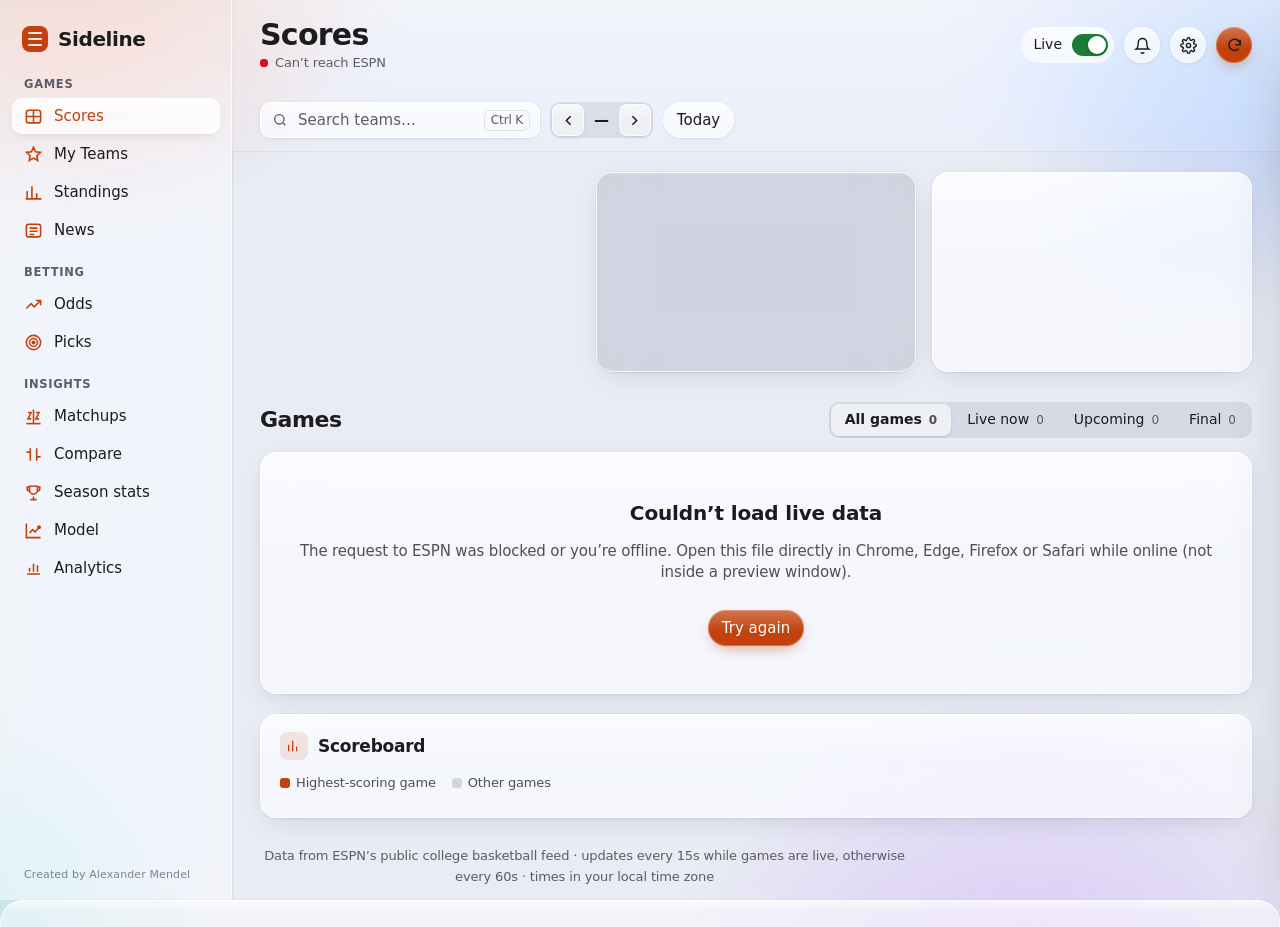
==== sports/cbb.html @ 521bf79f "College basketball: new page, model, picks, analytics and multi-book odds Co-Authored-By: Claude Opu" ====
<!DOCTYPE html>
<html lang="en" data-density="comfy">
<head>
<meta charset="utf-8">
<meta name="viewport" content="width=device-width, initial-scale=1">
<title>College Basketball · Sideline</title>
<link rel="stylesheet" href="sideline.css">
<link rel="stylesheet" href="motion.css">
<link rel="stylesheet" href="glass.css">
<link rel="stylesheet" href="ease.css">

</head>
<body>

<div class="app">
  <aside class="side" aria-label="Sections">
    <div class="brand"><span class="mark" aria-hidden="true"></span>Sideline</div>
    <div class="group" id="tabs">
      <button class="nav on" data-tab="scores" data-label="Scores" aria-label="Scores"><span class="ic"><svg viewBox="0 0 24 24" fill="none" stroke="currentColor" stroke-width="2"><rect x="3" y="4" width="18" height="16" rx="3"/><path d="M12 4v16M3 12h18"/></svg></span>Scores</button>
      <button class="nav" data-tab="mine" data-label="My Teams" aria-label="My Teams"><span class="ic"><svg viewBox="0 0 24 24" fill="none" stroke="currentColor" stroke-width="2"><path d="M12 3l2.6 5.6 6.1.7-4.5 4.2 1.2 6L12 16.6 6.6 19.5l1.2-6L3.3 9.3l6.1-.7z"/></svg></span>My Teams<span class="ct" id="ct-fav"></span></button>
      <button class="nav" data-tab="odds" data-label="Odds" aria-label="Odds"><span class="ic"><svg viewBox="0 0 24 24" fill="none" stroke="currentColor" stroke-width="2"><path d="M3 17l6-6 4 4 8-8M15 7h6v6"/></svg></span>Odds</button>
      <button class="nav" data-tab="picks" data-label="Picks" aria-label="Picks"><span class="ic"><svg viewBox="0 0 24 24" fill="none" stroke="currentColor" stroke-width="2"><circle cx="12" cy="12" r="9"/><circle cx="12" cy="12" r="5"/><circle cx="12" cy="12" r="1.5" fill="currentColor"/></svg></span>Picks<span class="ct" id="ct-picks"></span></button>
      <button class="nav" data-tab="matchup" data-label="Matchups" aria-label="Matchups"><span class="ic"><svg viewBox="0 0 24 24" fill="none" stroke="currentColor" stroke-width="2"><path d="M12 3v18M5 7h4l-4 8h4M15 7h4l-4 8h4"/><path d="M3 21h18"/></svg></span>Matchups</button>
      <button class="nav" data-tab="compare" data-label="Compare" aria-label="Compare"><span class="ic"><svg viewBox="0 0 24 24" fill="none" stroke="currentColor" stroke-width="2"><path d="M8 4v16M16 4v16M3 9h5M16 15h5"/></svg></span>Compare</button>
      <button class="nav" data-tab="season" data-label="Season stats" aria-label="Season stats"><span class="ic"><svg viewBox="0 0 24 24" fill="none" stroke="currentColor" stroke-width="2"><path d="M8 21h8M12 17v4M7 4h10v5a5 5 0 0 1-10 0z"/><path d="M17 5h3v2a3 3 0 0 1-3 3M7 5H4v2a3 3 0 0 0 3 3"/></svg></span>Season stats</button>
      <button class="nav" data-tab="model" data-label="Model accuracy" aria-label="Model accuracy"><span class="ic"><svg viewBox="0 0 24 24" fill="none" stroke="currentColor" stroke-width="2"><path d="M3 3v18h18"/><path d="M7 15l4-4 3 3 5-6"/><circle cx="19" cy="8" r="1.5" fill="currentColor"/></svg></span>Model</button>
      <button class="nav" data-tab="analytics" data-label="Analytics" aria-label="Analytics"><span class="ic"><svg viewBox="0 0 24 24" fill="none" stroke="currentColor" stroke-width="2"><path d="M4 19h16"/><path d="M7 16v-5M12 16V6M17 16v-8"/></svg></span>Analytics</button>
      <button class="nav" data-tab="standings" data-label="Standings" aria-label="Standings"><span class="ic"><svg viewBox="0 0 24 24" fill="none" stroke="currentColor" stroke-width="2"><path d="M4 20V10M10 20V4M16 20v-7M22 20H2"/></svg></span>Standings</button>
      <button class="nav" data-tab="news" data-label="News" aria-label="News"><span class="ic"><svg viewBox="0 0 24 24" fill="none" stroke="currentColor" stroke-width="2"><rect x="3" y="4" width="18" height="16" rx="3"/><path d="M7 9h10M7 13h10M7 17h6"/></svg></span>News</button>
    </div>
    <div class="grow"></div>
  </aside>

  <main>
    <div class="topbar">
      <div class="hello"><div class="hav" id="helloAv"></div><div><h1 id="helloTitle">Welcome back</h1><div class="srow"><span class="dot" id="connDot"></span><span id="updated">Connecting…</span></div></div></div>
      <label class="search glass"><svg viewBox="0 0 24 24" fill="none" stroke="currentColor" stroke-width="2"><circle cx="11" cy="11" r="7"/><path d="M20 20l-3.5-3.5"/></svg>
        <input type="search" id="teamSearch" placeholder="Search teams…" autocomplete="off"><kbd id="kbdHint">⌘K</kbd></label>
      <div class="datebar glass" id="datebar">
        <button class="roundbtn" id="prevDay" aria-label="Previous day"><svg viewBox="0 0 24 24" fill="none" stroke="currentColor" stroke-width="2.2"><path d="M15 6l-6 6 6 6"/></svg></button>
        <label class="datepick"><span class="datelabel" id="dateLabel">—</span><input type="date" id="datePick" aria-label="Pick a date"></label>
        <button class="roundbtn" id="nextDay" aria-label="Next day"><svg viewBox="0 0 24 24" fill="none" stroke="currentColor" stroke-width="2.2"><path d="M9 6l6 6-6 6"/></svg></button>
      </div>
      <button class="pillbtn glass" id="todayBtn">Today</button>
      <div class="tbreak"></div>
      <div class="spacer"></div>
      <span class="pillbtn glass hidden" id="standSeason" style="cursor:default"></span>
      <div class="themepill glass" id="themePill"><button data-tv="auto"><span class="tdot">◐</span>System</button><button data-tv="light"><span class="tdot">☀</span>Light</button><button data-tv="dark"><span class="tdot">☾</span>Dark</button></div>
      <button class="toggle auto-on glass autopill" id="autoBtn" title="Auto-refresh"><span id="autoLabel">Live</span><span class="switch"></span></button>
      <div class="bellwrap">
        <button class="roundbtn glass" id="bellBtn" aria-label="Alerts"><svg viewBox="0 0 24 24" fill="none" stroke="currentColor" stroke-width="2"><path d="M6 8a6 6 0 1 1 12 0c0 7 3 9 3 9H3s3-2 3-9M10 21a2 2 0 0 0 4 0"/></svg><span class="badge hidden" id="bellBadge">0</span></button>
        <div class="alertpanel glass" id="alertPanel"></div>
      </div>
      <button class="roundbtn glass" id="settingsBtn" aria-label="Settings"><svg viewBox="0 0 24 24" fill="none" stroke="currentColor" stroke-width="2"><circle cx="12" cy="12" r="3"/><path d="M19.4 15a1.7 1.7 0 0 0 .3 1.8l.1.1a2 2 0 1 1-2.8 2.8l-.1-.1a1.7 1.7 0 0 0-1.8-.3 1.7 1.7 0 0 0-1 1.5V21a2 2 0 1 1-4 0v-.1a1.7 1.7 0 0 0-1.1-1.5 1.7 1.7 0 0 0-1.8.3l-.1.1a2 2 0 1 1-2.8-2.8l.1-.1a1.7 1.7 0 0 0 .3-1.8 1.7 1.7 0 0 0-1.5-1H3a2 2 0 1 1 0-4h.1a1.7 1.7 0 0 0 1.5-1.1 1.7 1.7 0 0 0-.3-1.8l-.1-.1a2 2 0 1 1 2.8-2.8l.1.1a1.7 1.7 0 0 0 1.8.3H9a1.7 1.7 0 0 0 1-1.5V3a2 2 0 1 1 4 0v.1a1.7 1.7 0 0 0 1 1.5 1.7 1.7 0 0 0 1.8-.3l.1-.1a2 2 0 1 1 2.8 2.8l-.1.1a1.7 1.7 0 0 0-.3 1.8V9a1.7 1.7 0 0 0 1.5 1H21a2 2 0 1 1 0 4h-.1a1.7 1.7 0 0 0-1.5 1z"/></svg></button>
      <button class="pillbtn accbtn" id="refreshBtn"><svg width="15" height="15" viewBox="0 0 24 24" fill="none" stroke="currentColor" stroke-width="2.2"><path d="M20 11a8 8 0 1 0-2.3 5.7M20 4v7h-7"/></svg>Refresh</button>
    </div>

    <section id="view-scores">
      <div class="hero" id="hero">
        <div class="hsec" data-sec="spot"><span class="drag" draggable="true" title="Drag to rearrange">⋮⋮</span><div id="spotWrap" style="height:100%"></div></div>
        <div class="hsec" data-sec="tiles"><span class="drag" draggable="true" title="Drag to rearrange">⋮⋮</span><div class="tiles glass" id="tiles"></div></div>
        <div class="hsec" data-sec="bet"><span class="drag" draggable="true" title="Drag to rearrange">⋮⋮</span><div class="betbox glass" id="betBox"></div></div>
      </div>
      <div class="sechead"><h2 id="gamesTitle">Games</h2><span class="sub" id="gamesSub"></span><span class="spacer"></span>
<div class="roomtabs glass" id="filters">
      <button class="nav on" data-f="all"><span class="ic"><svg viewBox="0 0 24 24" fill="none" stroke="currentColor" stroke-width="2"><circle cx="12" cy="12" r="9"/><path d="M3 12h18M12 3a14 14 0 0 1 0 18M12 3a14 14 0 0 0 0 18"/></svg></span>All games<span class="ct" id="ct-all">0</span></button>
      <button class="nav" data-f="in"><span class="ic"><svg viewBox="0 0 24 24" fill="none" stroke="currentColor" stroke-width="2"><circle cx="12" cy="12" r="3" fill="currentColor"/><path d="M5.6 5.6a9 9 0 0 0 0 12.8M18.4 5.6a9 9 0 0 1 0 12.8"/></svg></span>Live now<span class="ct" id="ct-in">0</span></button>
      <button class="nav" data-f="pre"><span class="ic"><svg viewBox="0 0 24 24" fill="none" stroke="currentColor" stroke-width="2"><circle cx="12" cy="12" r="9"/><path d="M12 7v5l3 2"/></svg></span>Upcoming<span class="ct" id="ct-pre">0</span></button>
      <button class="nav" data-f="post"><span class="ic"><svg viewBox="0 0 24 24" fill="none" stroke="currentColor" stroke-width="2"><path d="M5 12l5 5L20 7"/></svg></span>Final<span class="ct" id="ct-post">0</span></button>
    </div>
      </div>
      <div class="grid" id="games"></div>
      <div class="hsec panel glass" data-sec="chart" id="chartBelow" style="margin-top:20px">
          <div class="ph"><span class="pic"><svg viewBox="0 0 24 24" fill="none" stroke="currentColor" stroke-width="2"><path d="M4 20V10M10 20V4M16 20v-7"/></svg></span><h3>Scoreboard</h3><span class="sub" id="chartSub"></span></div>
          <div class="legend"><span><i class="lg-home"></i>Highest-scoring game</span><span><i style="background:rgba(var(--fg),.18)"></i>Other games</span></div>
          <div class="chartbox" id="ptsChart"><div class="tip" id="ptsTip"></div></div>
        </div>
    </section>

    <section id="view-mine" class="hidden"><div class="mine-grid" id="mine"></div></section>

    <section id="view-odds" class="hidden">
      <div class="betbox glass" id="oddsBet" style="margin-bottom:16px"></div>
      <div class="panel glass">
        <div class="ph"><span class="pic"><svg viewBox="0 0 24 24" fill="none" stroke="currentColor" stroke-width="2"><path d="M3 17l6-6 4 4 8-8M15 7h6v6"/></svg></span><h3>Odds board</h3><span class="sub" id="oddsSub"></span><span class="spacer"></span>
          <a class="pillbtn glass sm" href="https://sportsbook.draftkings.com/leagues/basketball/ncaab" target="_blank" rel="noopener">Open DraftKings ↗</a></div>
        <div class="oddsboard" id="oddsBoard"></div>
      </div>
      <p class="rg">Lines are DraftKings odds as reported through ESPN’s feed (DraftKings is ESPN’s official odds provider). They refresh with the dashboard, can trail the sportsbook by a minute or more, and in-game lines aren’t always published. “Fair win %” is the moneyline’s implied probability with the sportsbook’s margin removed. Make your own picks for fun on the Picks page. 21+ only. If gambling stops being fun, call 1-800-GAMBLER.</p>
    </section>

    <section id="view-picks" class="hidden"><div id="syncBar"></div><div id="parlayBox"></div><div id="mpBox"></div><div class="picks-grid" id="picks"></div></section>
    <section id="view-matchup" class="hidden"><div id="matchup"></div></section>
    <section id="view-compare" class="hidden"><div id="compare"></div></section>

    <section id="view-season" class="hidden"><div id="season"></div></section>

    <section id="view-model" class="hidden"><div id="modelTrack"></div></section>
    <section id="view-analytics" class="hidden"><div id="analytics"></div></section>
    <section id="view-standings" class="hidden">
      <div class="stand-grid" id="standings"></div>
      <div class="keyrow"><span><i style="background:var(--acc)"></i>Playoff (1–6)</span><span><i style="background:var(--inv-bg)"></i>Play-In (7–10)</span><span style="color:var(--dim)">Click a column to sort</span></div>
    </section>

    <section id="view-news" class="hidden"><div class="news" id="news"></div></section>
    <p class="note" style="text-align:center;margin-top:28px">Data from ESPN’s public college basketball feed · updates every 15s while games are live, otherwise every 60s · times in your local time zone</p>
  </main>
</div>

<div class="scrim" id="scrim"></div>
<aside class="drawer glass" id="drawer" aria-hidden="true">
  <div class="dhead"><div class="t" id="dTitle">Game</div>
    <button class="roundbtn glass" id="dRefresh" aria-label="Refresh game"><svg viewBox="0 0 24 24" fill="none" stroke="currentColor" stroke-width="2.2"><path d="M20 11a8 8 0 1 0-2.3 5.7M20 4v7h-7"/></svg></button>
    <button class="roundbtn glass" id="dClose" aria-label="Close"><svg viewBox="0 0 24 24" fill="none" stroke="currentColor" stroke-width="2.2"><path d="M6 6l12 12M18 6L6 18"/></svg></button></div>
  <div class="dbody" id="dBody"></div>
</aside>
<div class="scrim" id="mscrim" style="z-index:55"></div>
<div class="modal glass" id="picker" role="dialog" aria-modal="true">
  <div class="mhead"><h3 id="pTitle">Pick</h3><button class="roundbtn glass" id="pClose" style="width:36px;height:36px" aria-label="Close"><svg viewBox="0 0 24 24" fill="none" stroke="currentColor" stroke-width="2.2"><path d="M6 6l12 12M18 6L6 18"/></svg></button></div>
  <div class="mbody" id="pBody"></div>
</div>
<div class="toasts" id="toasts"></div>
<script src="../learn/predict.js"></script>
<script src="analytics.js"></script>
<script src="books.js"></script>
<script>
(() => {
'use strict';
/* =====================================================================
   Core utilities
   ===================================================================== */
const API = 'https://site.api.espn.com/apis/site/v2/sports/basketball/mens-college-basketball';
const GROUPS = 'groups=50';   // all of Division I; without it ESPN returns only ranked games
const STANDINGS_API = 'https://site.api.espn.com/apis/v2/sports/basketball/mens-college-basketball/standings?level=3';   // by conference
const ATHLETE_API = 'https://site.web.api.espn.com/apis/common/v3/sports/basketball/nba/athletes';
const LIVE_MS = 15000, IDLE_MS = 60000;

const $ = s => document.querySelector(s);
const $$ = (s, el = document) => [...el.querySelectorAll(s)];
const esc = v => String(v ?? '').replace(/[&<>"']/g, c => ({ '&': '&amp;', '<': '&lt;', '>': '&gt;', '"': '&quot;', "'": '&#39;' }[c]));
const num = v => { const n = parseFloat(String(v ?? '').replace(/[^0-9.\-]/g, '')); return isFinite(n) ? n : null; };
const hex = c => c && /^#?[0-9a-f]{3,8}$/i.test(c) ? (c[0] === '#' ? c : '#' + c) : null;
const ymd = d => `${d.getFullYear()}${String(d.getMonth() + 1).padStart(2, '0')}${String(d.getDate()).padStart(2, '0')}`;
const isoDay = d => `${d.getFullYear()}-${String(d.getMonth() + 1).padStart(2, '0')}-${String(d.getDate()).padStart(2, '0')}`;
const sameDay = (a, b) => ymd(a) === ymd(b);
const rgbOf = h => { h = h.replace('#', ''); if (h.length === 3) h = h.split('').map(c => c + c).join(''); return [0, 2, 4].map(i => parseInt(h.slice(i, i + 2), 16)).join(','); };
if (!/Mac|iPhone|iPad/.test(navigator.platform)) $('#kbdHint').textContent = 'Ctrl K';

/* Built-in team list, so picking a team works even if ESPN's team list can't load */
const TEAMS_STATIC = [
  [150, 'DUKE', 'Duke Blue Devils', '001a57', '150'], [153, 'UNC', 'North Carolina Tar Heels', '7bafd4', '153'],
  [127, 'MSU', 'Michigan State Spartans', '18453b', '127'], [130, 'MICH', 'Michigan Wolverines', '00274c', '130'],
  [2305, 'KU', 'Kansas Jayhawks', '0051ba', '2305'], [96, 'UK', 'Kentucky Wildcats', '0033a0', '96'],
  [248, 'HOU', 'Houston Cougars', 'c8102e', '248'], [2250, 'GONZ', 'Gonzaga Bulldogs', '002967', '2250'],
  [26, 'UCLA', 'UCLA Bruins', '2d68c4', '26'], [2633, 'TENN', 'Tennessee Volunteers', 'ff8200', '2633'],
  [12, 'ARIZ', 'Arizona Wildcats', '002449', '12'], [333, 'BAMA', 'Alabama Crimson Tide', '9e1b32', '333'],
  [2509, 'PUR', 'Purdue Boilermakers', 'cfb991', '2509'], [41, 'UCONN', 'UConn Huskies', '000e2f', '41'],
  [57, 'FLA', 'Florida Gators', '0021a5', '57'], [275, 'WISC', 'Wisconsin Badgers', 'c5050c', '275'],
  [2294, 'IOWA', 'Iowa Hawkeyes', 'ffcd00', '2294'], [84, 'IU', 'Indiana Hoosiers', '990000', '84'],
  [194, 'OSU', 'Ohio State Buckeyes', 'bb0000', '194'], [251, 'TEX', 'Texas Longhorns', 'bf5700', '251'],
  [2440, 'ND', 'Notre Dame Fighting Irish', '0c2340', '2440'], [258, 'UVA', 'Virginia Cavaliers', '232d4b', '258'],
  [52, 'FSU', 'Florida State Seminoles', '782f40', '52'], [2032, 'AUB', 'Auburn Tigers', '03244d', '2032'],
  [99, 'LSU', 'LSU Tigers', '461d7c', '99'], [245, 'TAMU', 'Texas A&M Aggies', '500000', '245'],
  [222, 'NOVA', 'Villanova Wildcats', '00205b', '222'], [2483, 'ORE', 'Oregon Ducks', '154733', '2483'],
].map(([id, abbreviation, displayName, color, slug]) => ({ id: String(id), abbreviation, displayName, shortDisplayName: displayName.split(' ').slice(-1)[0], color, logo: `https://a.espncdn.com/i/teamlogos/ncaa/500/${slug}.png` }));

let ringN = 0;
function ring(p, { size = 92, stroke = 9, value = '', label = '', away = false } = {}) {
  p = Math.max(0, Math.min(1, p || 0));
  const r = (size - stroke) / 2, c = 2 * Math.PI * r, id = 'rg' + (++ringN), cx = size / 2;
  const [g1, g2] = away ? [COL.awayB || '#b9b5f2', COL.away || '#8d88dc'] : [COL.ringA || '#ffc24a', COL.ringB || '#ff7f3f'];
  return `<svg class="ring" width="${size}" height="${size}" viewBox="0 0 ${size} ${size}" role="img" aria-label="${esc(label)} ${esc(value)}">
    <defs><linearGradient id="${id}" x1="0" y1="0" x2="1" y2="1"><stop offset="0" stop-color="${g1}"/><stop offset="1" stop-color="${g2}"/></linearGradient></defs>
    <circle cx="${cx}" cy="${cx}" r="${r}" fill="none" stroke="rgba(${COL.fg || '40,38,62'},.1)" stroke-width="${stroke}"/>
    <circle cx="${cx}" cy="${cx}" r="${r}" fill="none" stroke="url(#${id})" stroke-width="${stroke}" stroke-linecap="round" stroke-dasharray="${(c * p).toFixed(1)} ${c.toFixed(1)}" transform="rotate(-90 ${cx} ${cx})"/>
    <text class="rv" x="${cx}" y="${cx + (label ? 2 : 5)}" text-anchor="middle" font-size="${Math.round(size * .2)}">${esc(value)}</text>
    ${label ? `<text class="rl" x="${cx}" y="${cx + size * .18}" text-anchor="middle" font-size="${Math.max(9, Math.round(size * .11))}">${esc(label)}</text>` : ''}</svg>`;
}
function updateHello() {   // the large title names the current section
  const on = document.querySelector('#tabs .nav.on');
  const el = document.getElementById('helloTitle'); if (el) el.textContent = on ? (on.dataset.label || on.textContent.trim()) : 'Scores';
}
const apRank = c => { const r = c?.curatedRank?.current; return r && r > 0 && r < 26 ? `<span class="ap">${r}</span>` : ''; };
const logoImg = (team, cls = '') => {
  const src = team?.logo || team?.logos?.[0]?.href || TEAMS_STATIC.find(t => t.id === String(team?.id))?.logo;
  return src ? `<img class="${cls}" src="${esc(src)}" alt="" loading="lazy" onerror="this.style.visibility='hidden'">`
             : `<div class="logo-ph ${cls}">${esc(team?.abbreviation || '?')}</div>`;
};
const hatch = (id, color, bg) => `<pattern id="${id}" width="7" height="7" patternUnits="userSpaceOnUse" patternTransform="rotate(45)"><rect width="7" height="7" fill="${bg}"/><rect width="3" height="7" fill="${color}"/></pattern>`;

async function getJSON(url, ms = 15000) {
  const ctl = new AbortController();
  const timer = setTimeout(() => ctl.abort(), ms);
  try {
    const r = await fetch(url, { signal: ctl.signal });
    if (!r.ok) throw new Error(`ESPN returned HTTP ${r.status}`);
    return await r.json();
  } catch (e) {
    if (e.name === 'AbortError') throw new Error('ESPN took too long to respond');
    throw e;
  } finally { clearTimeout(timer); }
}
const CACHE = new Map();
async function cached(url, ttl) {
  const c = CACHE.get(url);
  if (c && Date.now() - c.t < ttl) return c.v;
  const v = await getJSON(url);
  CACHE.set(url, { t: Date.now(), v });
  return v;
}
const safe = p => p.then(v => v, e => { console.warn('[courtside]', e && e.message || e); return null; });
async function pool(items, n, fn) { const out = []; let i = 0; await Promise.all(Array.from({ length: Math.min(n, items.length) }, async () => { while (i < items.length) { const k = i++; out[k] = await fn(items[k]); } })); return out; }

/* Saved data (this browser only) */
const store = {
  ok: true,
  get(k, d) { try { const v = localStorage.getItem(k); return v ? JSON.parse(v) : d; } catch (e) { this.ok = false; return d; } },
  set(k, v) { try { localStorage.setItem(k, JSON.stringify(v)); } catch (e) { this.ok = false; } }
};
try { localStorage.setItem('courtside.test', '1'); localStorage.removeItem('courtside.test'); } catch (e) { store.ok = false; }
const storageBanner = () => store.ok ? '' : `<div class="banner">⚠️ <div><b>This browser window isn’t letting the dashboard save anything.</b> Your favorites, picks and settings work for now but reset when you close it. That happens in private/incognito windows and in file previews (for example inside a chat app or email). Download the file and open it directly in Chrome, Edge, Safari or Firefox to keep them.</div></div>`;

/* =====================================================================
   Settings, theme, layout
   ===================================================================== */
const ACCENTS = {   // l/li = light-mode fill and ink, d/di = dark-mode fill and ink (all >= 4.5:1)
  sunset: { l: '#c2410c', li: '#fff', d: '#ff8a3d', di: '#1a0a00', name: 'Orange' },
  lime: { l: '#1e7b34', li: '#fff', d: '#4ade80', di: '#06210c', name: 'Green' },
  sky: { l: '#0064d2', li: '#fff', d: '#5aa9ff', di: '#001833', name: 'Blue' },
  rose: { l: '#c2255c', li: '#fff', d: '#ff8cb4', di: '#2a0412', name: 'Pink' },
  violet: { l: '#6741d9', li: '#fff', d: '#b197fc', di: '#160b33', name: 'Purple' }
};
Object.values(ACCENTS).forEach(a => { a.c = a.c2 = a.l; a.ink = a.li; a.dark = a.l; });
const FANTASY_PRESETS = {
  'DraftKings-style': { PTS: 1, '3PM': 0.5, REB: 1.25, AST: 1.5, STL: 2, BLK: 2, TO: -0.5, DD: 1.5, TD: 3 },
  'Points league': { PTS: 1, '3PM': 1, REB: 1.2, AST: 1.5, STL: 3, BLK: 3, TO: -1, DD: 0, TD: 0 },
  'Simple': { PTS: 1, '3PM': 0, REB: 1, AST: 1, STL: 1, BLK: 1, TO: -1, DD: 0, TD: 0 }
};
const SEC_NAMES = { spot: 'Spotlight game', tiles: 'Stat tiles', bet: 'Pick of the day', chart: 'Scoreboard chart' };
const SKEY = 'courtside.settings.v1';
const DEF = {
  theme: 'auto', accent: 'sunset', density: 'comfy', look: 5,
  layout: ['spot', 'tiles', 'bet', 'chart'], hidden: [],
  alerts: { on: true, tip: true, clutch: true, clutchMine: false, milestone: true, pts: 30, final: true, picks: true, sound: false, desktop: false },
  fantasy: { ...FANTASY_PRESETS['DraftKings-style'] }
};
const loaded = store.get(SKEY, {});
const SET = { ...DEF, ...loaded, alerts: { ...DEF.alerts, ...(loaded.alerts || {}) }, fantasy: { ...DEF.fantasy, ...(loaded.fantasy || {}) } };
if (SET.look !== 6) { SET.theme = 'auto'; SET.accent = 'sunset'; SET.look = 6; }   // redesign: follow the system appearance by default
try { matchMedia('(prefers-color-scheme: dark)').addEventListener('change', () => { if (SET.theme === 'auto') { applySettings(); rerenderAll(); } }); } catch (e) {}
if (!ACCENTS[SET.accent]) SET.accent = 'sunset';
if (!Array.isArray(SET.layout)) SET.layout = [...DEF.layout];
SET.layout = SET.layout.filter(k => SEC_NAMES[k]);
Object.keys(SEC_NAMES).forEach(k => { if (!SET.layout.includes(k)) SET.layout.splice(k === 'bet' ? Math.min(2, SET.layout.length) : SET.layout.length, 0, k); });
const saveSet = () => store.set(SKEY, SET);
const COL = {};
function applySettings() {
  const root = document.documentElement;
  const eff = SET.theme === 'auto' ? (window.matchMedia && matchMedia('(prefers-color-scheme: dark)').matches ? 'dark' : 'light') : SET.theme;
  root.dataset.theme = eff;
  root.dataset.density = SET.density;
  const a = ACCENTS[SET.accent] || ACCENTS.sunset, light = eff === 'light';
  const fill = light ? a.l : a.d, ink = light ? a.li : a.di;
  a.c = a.c2 = fill; a.ink = ink;
  root.style.setProperty('--acc', fill);
  root.style.setProperty('--acc2', fill);
  root.style.setProperty('--acc-ink', ink);
  root.style.setProperty('--acc-rgb', rgbOf(fill));
  root.style.setProperty('--acc-text', fill);
  root.style.setProperty('--grad', `linear-gradient(${fill},${fill})`);
  root.style.setProperty('--grad-v', `linear-gradient(${fill},${fill})`);
  COL.ringA = fill; COL.ringB = fill;
  COL.home = fill;
  COL.homeRgb = rgbOf(fill);
  COL.away = light ? '#6e7b91' : '#9aa6bc';
  COL.awayB = COL.away;
  COL.fg = light ? '60,60,67' : '235,235,245';
  root.style.setProperty('--home', COL.home);
  root.style.setProperty('--away', COL.away);
  root.style.setProperty('--away-soft', light ? 'rgba(110,123,145,.3)' : 'rgba(154,166,188,.3)');
  $('#datePick').style.colorScheme = light ? 'light' : 'dark';
  $$('#themePill button').forEach(b => b.classList.toggle('on', b.dataset.tv === SET.theme));
  updateHello();
  applyLayout();
}
function applyLayout() {
  $$('.hsec').forEach(el => {               // the Scoreboard chart now sits below the games
    const k = el.dataset.sec;
    el.style.order = SET.layout.indexOf(k);
    el.classList.toggle('hidden', SET.hidden.includes(k));
  });
}

/* =====================================================================
   Favorites, picks, compare (saved)
   ===================================================================== */
const FKEY = 'courtside.favorites.v1', PKEY = 'courtside.picks.v1', CKEY = 'courtside.compare.v1', AKEY = 'courtside.alerts.v1';
const FAV = { teamId: null, players: [], ...store.get(FKEY, {}) };
if (!Array.isArray(FAV.players)) FAV.players = [];
if (FAV.teamId != null) FAV.teamId = String(FAV.teamId);
const PICKS = store.get(PKEY, {});
const CMP = store.get(CKEY, [null, null]);
const saveFav = () => { store.set(FKEY, FAV); updateCounts(); updateHello(); };
const savePicks = () => { store.set(PKEY, PICKS); updateCounts(); try { syncNote(); } catch (e) {} };
const saveCmp = () => store.set(CKEY, CMP);
const SPORTX = {
  id: 'cbb', move: { sp: 1.5, tot: 3 },
  unit: 'day',
  label: k => { if (!k) return ''; const d = new Date(+k.slice(0, 4), +k.slice(4, 6) - 1, +k.slice(6, 8), 12); return (sameDay(d, new Date()) ? 'Today, ' : '') + d.toLocaleDateString([], { weekday: 'short', month: 'short', day: 'numeric' }); },
  cmp: (a, b) => a < b ? -1 : a > b ? 1 : 0,
  curKey: () => ymd(new Date()),
  nextKey: () => { const t = new Date(); t.setDate(t.getDate() + 1); return ymd(t); },
  shownKey: () => ymd(state.date)
};
const INS = {
  unit: 'points', d: 1, tickD: 0, pyExp: 14,
  off: T => T.pts, def: T => T.opp, offLabel: 'Points scored per game', defLabel: 'Points allowed per game',
  colNote: 'The four factors (shooting, turnovers, rebounding, free throws) and ratings per 100 possessions',
  teamCols: [
    { k: 'ORtg', get: T => T.ortg, d: 1, tip: 'Points scored per 100 possessions' }, { k: 'DRtg', get: T => T.drtg, d: 1, lower: true, tip: 'Points allowed per 100 possessions' },
    { k: 'Net', get: T => T.net, d: 1, sign: true, tip: 'ORtg minus DRtg' }, { k: 'Pace', get: T => T.pace, d: 1, tip: 'Possessions per game' },
    { k: 'eFG%', get: T => T.efg * 100, d: 1, tip: 'Field goal % with 3s worth 1.5 makes' }, { k: 'TOV%', get: T => T.tov * 100, d: 1, lower: true, tip: 'Turnovers per 100 possessions' },
    { k: 'ORB%', get: T => T.orb * 100, d: 1, tip: 'Share of their own misses they rebound' }, { k: 'FT/FGA', get: T => T.ftr, d: 3, tip: 'Free throws made per shot attempt' },
    { k: 'Opp eFG%', get: T => T.oefg * 100, d: 1, lower: true, tip: 'Opponents’ effective FG%' }, { k: 'Forced TOV%', get: T => T.otov * 100, d: 1, tip: 'Opponent turnovers per 100 possessions' },
    { k: 'DRB%', get: T => T.drb * 100, d: 1, tip: 'Share of opponent misses they rebound' }
  ],
  players: (() => {
    const url = () => `${STATS_API}/byathlete?region=us&lang=en&contentorigin=espn&isqualified=true&page=1&limit=200&sort=offensive.avgPoints:desc`;
    const g = (m, k) => num(m[k]);
    return [
      { title: 'True shooting %', sub: 'scoring efficiency counting 3s and free throws · 12+ pts per game', url, d: 1, unit: '%',
        metric: m => { const p = g(m, 'offensive.avgPoints'), fga = g(m, 'offensive.avgFieldGoalsAttempted'), fta = g(m, 'offensive.avgFreeThrowsAttempted') || 0; return p >= 12 && fga ? p / (2 * (fga + .44 * fta)) * 100 : null; } },
      { title: 'Points per 36 minutes', sub: 'scoring rate on equal minutes · 20+ min per game', url, d: 1,
        metric: m => { const p = g(m, 'offensive.avgPoints'), mn = g(m, 'general.avgMinutes'); return mn >= 20 ? p / mn * 36 : null; } },
      { title: 'Assist-to-turnover ratio', sub: 'playmaking without giveaways · 3+ assists per game', url, d: 2,
        metric: m => { const a = g(m, 'offensive.avgAssists'), t = g(m, 'offensive.avgTurnovers'); return a >= 3 && t ? a / t : null; } },
      { title: 'Stocks per game', sub: 'steals + blocks', url, d: 1,
        metric: m => { const s = g(m, 'defensive.avgSteals'), b = g(m, 'defensive.avgBlocks'); return s != null || b != null ? (s || 0) + (b || 0) : null; } }
    ];
  })(),
  extraCards: L => {
    const fast = [...L].filter(x => x.T.pace).sort((a, b) => b.T.pace - a.T.pace)[0], shoot = [...L].filter(x => x.T.efg).sort((a, b) => b.T.efg - a.T.efg)[0];
    return [fast && { icon: '⚡', title: 'Fastest pace', x: fast, text: `${fxd(fast.T.pace, 1)} possessions per game, the most in the league.` },
      shoot && { icon: '🎯', title: 'Best shooting', x: shoot, text: `${fxd(shoot.T.efg * 100, 1)}% effective field goal percentage.` }].filter(Boolean);
  }
};
const KEYS = [
  { title: 'Hit their shots', off: T => T.efg * 100, def: O => O.oefg * 100, defHigh: true, check: (a, b) => moreThan(bn(a, 'fieldGoalPct'), bn(b, 'fieldGoalPct')),
    say: (X, O, xv, ov, xr, or) => `${X.abbr} shoot an effective ${fxd(xv, 1)}% (${ordN(xr)}) and ${O.abbr} allow ${fxd(ov, 1)}% (${ordWorst(or)}). Out-shooting them is the clearest path.` },
  { title: 'Take care of the ball', off: T => T.tov * 100, offLower: true, def: O => O.otov * 100, defHigh: false, check: (a, b) => moreThan(bn(b, 'totalTurnovers') ?? bn(b, 'turnovers'), bn(a, 'totalTurnovers') ?? bn(a, 'turnovers')),
    say: (X, O, xv, ov, xr, or) => `${X.abbr} turn it over on ${fxd(xv, 1)}% of possessions (${ordN(xr)}-fewest) and ${O.abbr} force only ${fxd(ov, 1)}% (${ordWorst(or)}). Clean possessions mean more shots.` },
  { title: 'Crash the offensive glass', off: T => T.orb * 100, def: O => O.drb * 100, defHigh: false, check: (a, b) => moreThan(bn(a, 'offensiveRebounds'), bn(b, 'offensiveRebounds')),
    say: (X, O, xv, ov, xr, or) => `${X.abbr} grab ${fxd(xv, 1)}% of their misses (${ordN(xr)}) and ${O.abbr} secure just ${fxd(ov, 1)}% of defensive boards (${ordWorst(or)}). Second chances add up.` },
  { title: 'Get to the free-throw line', off: T => T.ftr, check: (a, b) => moreThan(bn(a, 'freeThrowsMade-freeThrowsAttempted', 1), bn(b, 'freeThrowsMade-freeThrowsAttempted', 1)),
    say: (X, O, xv, ov, xr) => `${X.abbr} make ${fxd(xv, 3)} free throws per shot attempt (${ordN(xr)}). Attacking the rim and drawing fouls plays to that strength.` },
  { title: 'Score efficiently', off: T => T.ortg, def: O => O.drtg, defHigh: true,
    say: (X, O, xv, ov, xr, or) => `${X.abbr} score ${fxd(xv, 1)} points per 100 possessions (${ordN(xr)}) against a ${O.abbr} defense allowing ${fxd(ov, 1)} (${ordWorst(or)}).` },
  { title: 'Lock in on defense', off: T => T.drtg, offLower: true, def: O => O.ortg, defHigh: false, check: (a, b) => moreThan(bn(a, 'fieldGoalPct'), bn(b, 'fieldGoalPct')),
    say: (X, O, xv, ov, xr, or) => `${X.abbr} allow ${fxd(xv, 1)} points per 100 possessions (${ordN(xr)}-best) and ${O.abbr} score ${fxd(ov, 1)} (${ordWorst(or)}). A grind-it-out game suits them.` },
  { title: 'Force turnovers', off: T => T.otov * 100, def: O => O.tov * 100, defHigh: true, check: (a, b) => moreThan(bn(b, 'totalTurnovers') ?? bn(b, 'turnovers'), bn(a, 'totalTurnovers') ?? bn(a, 'turnovers')),
    say: (X, O, xv, ov, xr, or) => `${X.abbr} force turnovers on ${fxd(xv, 1)}% of possessions (${ordN(xr)}) and ${O.abbr} cough it up on ${fxd(ov, 1)}% (${ordWorst(or)}).` }
];
/* =====================================================================
   Pick of the day — every day's pick is saved in this browser and
   shown again when you look back at that day
   ===================================================================== */
const DKEY = PKEY.replace('.picks.', '.daypicks.');
const DAYPICKS = store.get(DKEY, {});
const saveDayPicks = () => store.set(DKEY, DAYPICKS);
const slimTeam = t => t ? { id: String(t.id ?? ''), abbreviation: t.abbreviation || '', shortDisplayName: t.shortDisplayName || t.displayName || t.abbreviation || '', displayName: t.displayName || '', logo: t.logo || teamById(t.id)?.logo || '', color: t.color || '' } : null;
function logBest(b) {
  if (!b || !b.ok) return;
  const key = /today|this week/.test(b.when || 'today') ? SPORTX.curKey() : SPORTX.nextKey();
  if (!key) return;
  b.key = key;
  if (!b.top) return;
  const prev = DAYPICKS[key];
  if (prev && (prev.result || new Date(prev.date) <= new Date())) return;   // a pick locks once its game starts
  const c = b.top;
  DAYPICKS[key] = { key, label: SPORTX.label(key), evId: String(c.ev.id), date: c.ev.date, side: c.side, team: slimTeam(c.team), opp: slimTeam(c.opp), p: c.p, model: c.model, market: c.market, ml: c.ml, savedAt: Date.now(), result: null, final: '' };
  saveDayPicks();
}
async function computeBest() { const b = await computeBestRaw(); try { logBest(b); } catch (e) { console.error(e); } try { logModelPicks(b); } catch (e) { console.error(e); } return b; }
function gradeDayPick(dp, comps, done) {
  if (!dp || dp.result || !done) return false;
  const me = comps.find(x => String(x.team?.id ?? x.id) === String(dp.team?.id)), op = comps.find(x => x !== me);
  if (!me || !op) return false;
  const a = num(scoreVal(me.score)), b = num(scoreVal(op.score));
  const tie = me.winner == null && op.winner == null && a != null && a === b;
  const won = me.winner === true || (me.winner == null && a != null && b != null && a > b);
  dp.result = tie ? 'P' : won ? 'W' : 'L';
  dp.final = `${dp.team?.abbreviation || ''} ${a ?? ''}–${b ?? ''} ${dp.opp?.abbreviation || ''}`;
  return true;
}
function gradeDayPicks(evs) {
  const open = {}; Object.values(DAYPICKS).forEach(dp => { if (!dp.result) open[dp.evId] = dp; });
  let ch = false;
  (evs || []).forEach(ev => { const dp = open[String(ev.id)]; if (dp && gradeDayPick(dp, ev.competitions?.[0]?.competitors || [], statusOf(ev).state === 'post')) ch = true; });
  if (ch) saveDayPicks();
}
let dayGradeBusy = false;
async function gradeOldDayPicks() {
  if (dayGradeBusy) return; dayGradeBusy = true;
  try {
    const due = Object.values(DAYPICKS).filter(dp => !dp.result && Date.now() - new Date(dp.date) > 3 * 3600e3).slice(0, 6);
    if (!due.length) return;
    let ch = false;
    await pool(due, 3, async dp => { const s = await safe(cached(`${API}/summary?event=${dp.evId}`, 3e5)); const hc = s?.header?.competitions?.[0]; if (hc && gradeDayPick(dp, hc.competitors || [], !!hc.status?.type?.completed)) ch = true; });
    if (ch) { saveDayPicks(); renderBetBox('#betBox'); if (state.tab === 'odds') renderBetBox('#oddsBet', true); }
  } finally { dayGradeBusy = false; }
}
function dayRecord() {
  const g = Object.values(DAYPICKS).filter(dp => dp.result === 'W' || dp.result === 'L').sort((a, b) => new Date(a.date) - new Date(b.date));
  const w = g.filter(x => x.result === 'W').length;
  return { w, l: g.length - w, n: g.length, last: g.slice(-10) };
}
const dpChip = (dp, started) => dp.result === 'W' ? `<span class="chip win">✓ Hit · ${esc(dp.final)}</span>` : dp.result === 'L' ? `<span class="chip loss">✗ Missed · ${esc(dp.final)}</span>` : dp.result === 'P' ? `<span class="chip pre">Push · ${esc(dp.final)}</span>` : started ? '<span class="chip live"><i></i>In progress</span>' : '<span class="chip pre">Locked in</span>';
function renderBetBox(sel, wide) {
  const box = $(sel); if (!box) return;
  const b = state.best;
  if (!b || Date.now() - b.at > 60000) {
    if (!state.bestLoading) computeBest().then(() => { renderBetBox('#betBox'); if (state.tab === 'odds') renderBetBox('#oddsBet', true); });
    if (!b) { box.innerHTML = '<div class="skeleton" style="height:100%;min-height:180px;border:0"></div>'; return; }
  }
  gradeOldDayPicks();
  const cur = SPORTX.curKey(), view = SPORTX.shownKey() || cur;
  const saved = view ? DAYPICKS[view] : null, live = b.ok && b.top && b.key && b.key === view;
  const pct = x => x == null ? '—' : Math.round(x * 100) + '%';
  const head = `<div class="tag"><span class="ic">🎯</span>Pick of the ${SPORTX.unit} · ${esc(view ? SPORTX.label(view) : 'today')}</div>`;
  const R = dayRecord();
  const recLine = R.n ? `<div class="betrec"><span>Pick of the ${SPORTX.unit} record <b>${R.w}–${R.l}</b> (${Math.round(R.w / R.n * 100)}%)</span><span class="dots">${R.last.map(x => `<i class="${x.result === 'W' ? 'w' : 'l'}" title="${esc(x.label)}: ${esc(x.team?.abbreviation)} ${x.result === 'W' ? 'hit' : 'missed'} (${esc(x.final)})"></i>`).join('')}</span></div>` : '';
  const hist = wide ? (() => {
    const all = Object.values(DAYPICKS).sort((a, b2) => new Date(b2.date) - new Date(a.date)).slice(0, 10);
    return all.length ? `<div class="sublabel">Recent picks</div><div class="dphist">${all.map(dp => `<button class="dprow" data-ev="${esc(dp.evId)}"><span class="d">${esc(dp.label)}</span>${logoImg(dp.team)}<span><b>${esc(dp.team?.abbreviation)}</b> ${dp.side === 'home' ? 'vs' : '@'} ${esc(dp.opp?.abbreviation || '')}</span><span class="p">${pct(dp.p)}</span>${dpChip(dp, new Date(dp.date) <= new Date())}</button>`).join('')}</div>` : '';
  })() : '';
  const fine = `<div class="betfine">Each ${SPORTX.unit}’s pick is the single outcome with the highest estimated chance, combining the learning model with DraftKings’ moneyline (margin removed)${LEARN.model?.blend ? `, weighted by what ${LEARN.model.blend.n} past games showed works best` : ', half and half until enough results are in to learn a better mix'}. It locks when its game starts and is recorded on the site every hour, so the history is the same on every device. For entertainment only · 21+ · 1-800-GAMBLER</div>`;
  let main, nums = '', alt = '', target = null;
  if (live) {
    const c = b.top, pay = payout(c.ml); target = { mu: c.ev.id };
    main = `<div class="betmain">${logoImg(c.team)}<div><b>${esc(c.team?.shortDisplayName || c.team?.abbreviation)} to win</b><span>${c.side === 'home' ? 'vs' : '@'} ${esc(c.opp?.abbreviation || '')} · ${esc(startTime(c.ev))}</span></div>${ring(c.p, { size: 64, stroke: 7, value: pct(c.p) })}</div>`;
    nums = `<div class="betnums"><div><b>${pct(c.model)}</b><span>Model</span></div><div><b>${pct(c.market)}</b><span>DraftKings (fair)</span></div><div><b>${c.ml != null ? esc(fmtAm(c.ml)) : '—'}</b><span>${pay != null ? `$100 wins $${pay.toFixed(0)}` : 'Moneyline'}</span></div></div>`;
    alt = b.next.length ? `<div class="betalt"><span class="sub" style="align-self:center">Next:</span>${b.next.map(n => `<button data-g="${esc(n.ev.id)}">${esc(n.team?.abbreviation)} ${pct(n.p)}</button>`).join('')}</div>` : '';
  } else if (saved) {
    const started = new Date(saved.date) <= new Date(), pay = payout(saved.ml); target = { game: saved.evId };
    main = `<div class="betmain">${logoImg(saved.team)}<div><b>${esc(saved.team?.shortDisplayName || saved.team?.abbreviation)} to win</b><span>${saved.side === 'home' ? 'vs' : '@'} ${esc(saved.opp?.abbreviation || '')} · ${esc(new Date(saved.date).toLocaleString([], { weekday: 'short', month: 'short', day: 'numeric', hour: 'numeric', minute: '2-digit' }))}</span></div>${ring(saved.p, { size: 64, stroke: 7, value: pct(saved.p) })}</div>`;
    nums = `<div class="dpres">${dpChip(saved, started)}</div><div class="betnums"><div><b>${pct(saved.model)}</b><span>Model</span></div><div><b>${pct(saved.market)}</b><span>DraftKings (fair)</span></div><div><b>${saved.ml != null ? esc(fmtAm(saved.ml)) : '—'}</b><span>${pay != null ? `$100 wins $${pay.toFixed(0)}` : 'Moneyline'}</span></div></div>`;
  } else if (!b.ok) main = `<div class="muted">Couldn’t build the numbers (${esc(b.err?.message || 'no data')}).</div>`;
  else if (view && cur && SPORTX.cmp(view, cur) < 0) main = `<div class="muted">No pick was saved for this ${SPORTX.unit}. The site records a pick every hour before the games, starting November 13, 2026.</div>`;
  else if (view && b.key && SPORTX.cmp(view, b.key) > 0) main = `<div class="muted">This ${SPORTX.unit}’s pick posts once its games are next up.</div>`;
  else main = `<div class="muted">No upcoming games with enough data yet.</div>`;
  box.innerHTML = wide ? `${head}<div class="betwide"><div style="display:flex;flex-direction:column;gap:12px">${main}${alt}${recLine}</div><div style="display:flex;flex-direction:column;gap:10px">${nums}${fine}</div></div>${hist}` : `${head}${main}${nums}${alt}${recLine}${main.includes('muted') ? '' : fine}`;
  box.style.cursor = target ? 'pointer' : 'default';
  box.onclick = e => {
    const r = e.target.closest('[data-ev]'); if (r) { openGame(r.dataset.ev); return; }
    const g = e.target.closest('[data-g]'); if (g) { openMatchupFor(g.dataset.g); return; }
    if (target?.mu) openMatchupFor(target.mu); else if (target?.game) openGame(target.game);
  };
}

/* =====================================================================
   Learning model — trained nightly on every result (learn/learn.mjs)
   and published as data/model-<sport>.json
   ===================================================================== */
const LEARN = { model: null, loading: null, at: 0 };
function loadLearned() {
  if (LEARN.at && Date.now() - LEARN.at < 36e5) return Promise.resolve(LEARN.model);
  if (LEARN.loading) return LEARN.loading;
  // the site's own copy, plus the repo's latest (so copies hosted elsewhere still get the nightly model); newest wins
  const get = u => fetch(u, { cache: 'no-cache' }).then(r => r.ok ? r.json() : null).catch(() => null);
  LEARN.loading = Promise.all([get(`../data/model-${SPORTX.id}.json`), get(`https://raw.githubusercontent.com/abmendel/sideline/main/data/model-${SPORTX.id}.json`)])
    .then(list => { const ok = list.filter(m => m && Array.isArray(m.w) && m.teams).sort((a, b) => new Date(b.updated) - new Date(a.updated)); LEARN.loading = null; LEARN.at = Date.now(); if (ok[0]) LEARN.model = ok[0]; return LEARN.model; });
  return LEARN.loading;
}
function loadModelBase() { return Promise.all([loadModelBaseRaw(), loadLearned()]).then(([b]) => b); }
/* Learned model v2 (learn/predict.js): one shared model for the trainer, the hourly record and this page.
   Falls back to the version-1 model file until the first v2 training run has been published. */
const SMX = () => (typeof window !== 'undefined' && window.SidelineModel) || null;
const isV2 = M => !!(M && M.version >= 2 && SMX());
function v2Inputs(M, homeId, awayId, opt) {
  const sp = SPORTX.id, inj = (opt.base && opt.base.injuries) || {}, SM = SMX(), inp = {};
  if (sp === 'nba') {
    const outs = id => (inj[String(id)] || []).filter(i => i.id && SM.SIT(i.status) > 0).map(i => ({ id: String(i.id), sit: SM.SIT(i.status), name: i.name }));
    inp.outH = outs(homeId); inp.outA = outs(awayId);
  } else if (sp === 'nhl') { if (opt.spH?.id) inp.gH = String(opt.spH.id); if (opt.spA?.id) inp.gA = String(opt.spA.id); }
  else if (sp === 'mlb') { if (opt.spH?.id) inp.spH = String(opt.spH.id); if (opt.spA?.id) inp.spA = String(opt.spA.id); }
  else if (sp === 'nfl') {
    const qbOut = id => { const T = M.teams[String(id)], q = T && T.qb; return q && (inj[String(id)] || []).some(i => String(i.id) === String(q) && SM.SIT(i.status) >= .8); };
    if (qbOut(homeId)) inp.qbH = null; if (qbOut(awayId)) inp.qbA = null;
  }
  return inp;
}
function learnedParts(homeId, awayId, date, neutral, opt = {}) {
  const M = LEARN.model; if (!M || M.games < 50) return null;
  if (isV2(M)) {
    const inputs = v2Inputs(M, homeId, awayId, opt);
    const r = SMX().predictUS(M, homeId, awayId, { date: date ? new Date(date) : new Date(), neutral, inputs }); if (!r) return null;
    const P = r.parts;
    return { v2: true, home: P.home || 0, rating: (P.elo || 0) + (P.margin || 0) + (P.net || 0) + (P.shots || 0) + (P.ypp || 0) + (P.epa || 0) + (P.xg || 0), form: P.form || 0, rest: P.rest || 0,
      avail: P.avail, goalie: P.goalie, sp: P.sp, qb: P.qb, inputs, sigma: M.sigma, n: M.games };
  }
  const H = M.teams[String(homeId)], A = M.teams[String(awayId)]; if (!H || !A) return null;
  const when = date ? new Date(date) : new Date();
  const tf = t => ({ elo: t.elo, mShr: t.msum / (t.gp + 4), l10: t.last?.length ? t.last.reduce((s, v) => s + v, 0) / t.last.length : 0,
    rest: M.rest ? (t.lastDate ? Math.min(3, Math.max(0, Math.floor((when - new Date(t.lastDate)) / 864e5) - 1)) : 3) : 0 });
  const h = tf(H), a = tf(A), x = [neutral ? 0 : 1, (h.elo - a.elo) / 100, h.mShr - a.mShr, h.l10 - a.l10, h.rest - a.rest];
  const t = x.map((v, i) => v * (M.w[i] || 0));
  return { home: t[0], rating: t[1] + t[2], form: t[3], rest: t[4], sigma: M.sigma, n: M.games };
}
function applyLearned(pr, awayId, homeId, opt = {}) {
  if (!pr || !pr.factors) return pr;
  const L = learnedParts(homeId, awayId, opt.date, !!opt.neutral, opt); if (!L) return pr;
  const homeK = pr.factors.find(f => /^Home/.test(f.k))?.k || 'Home';
  const sp = SPORTX.id, A = pr.A, H = pr.H;
  const replaced = !L.v2 ? /^(Ratings matchup|Home|Recent form|Rest)/ : sp === 'nba' ? /^(Ratings matchup|Home|Recent form|Rest|Injuries)/ : sp === 'mlb' ? /^(Ratings matchup|Home|Recent form|Rest|Starting pitchers)/ : sp === 'nhl' ? /^(Ratings matchup|Home|Recent form|Rest|Starting goalies)/ : /^(Ratings matchup|Home|Recent form|Rest)/;
  let keep = pr.factors.filter(f => !replaced.test(f.k));
  if (L.v2 && sp === 'nfl') {                     // the quarterback is now in the model: take QBs out of the injury adjustment
    const inj = (opt.base && opt.base.injuries) || {}, qbImp = id => (inj[String(id)] || []).filter(i => i.pos === 'QB').reduce((s, i) => s + (i.impact || 0), 0);
    const dq = qbImp(awayId) - qbImp(homeId);
    keep = keep.map(f => /^Injuries/.test(f.k) ? { ...f, v: f.v - dq } : f);
  }
  const extra = [];
  if (L.v2) {
    const nm = (o, abbr) => o?.name ? `${abbr}: ${o.name}` : '';
    if (sp === 'nba') { const miss = l => (l || []).filter(o => o.sit >= .4).map(o => o.name).slice(0, 3).join(', '); const mA = miss(L.inputs.outA), mH = miss(L.inputs.outH);
      extra.push({ k: 'Player availability', v: L.avail || 0, note: [mA && `${A.abbr} without ${mA}`, mH && `${H.abbr} without ${mH}`].filter(Boolean).join(' · ') || 'full strength · learned from who actually played' }); }
    if (sp === 'nhl') extra.push({ k: 'Starting goalies', v: L.goalie || 0, note: [nm(opt.spA, A.abbr), nm(opt.spH, H.abbr)].filter(Boolean).join(' · ') || 'expected starters · goals saved above average, learned' });
    if (sp === 'mlb') extra.push({ k: 'Starting pitchers', v: L.sp || 0, note: [nm(opt.spA, A.abbr), nm(opt.spH, H.abbr)].filter(Boolean).join(' · ') || 'starters not announced' });
    if (sp === 'nfl') extra.push({ k: 'Quarterbacks', v: L.qb || 0, note: `expected starters${L.inputs.qbH === null ? ` · ${H.abbr} QB out` : ''}${L.inputs.qbA === null ? ` · ${A.abbr} QB out` : ''} · adjusted yards per attempt, learned` });
  }
  const factors = [
    { k: 'Learned ratings', v: L.rating, note: L.v2 ? `Elo, margin and ${sp === 'nba' ? 'pace-adjusted efficiency' : sp === 'nhl' ? 'shot quality' : sp === 'nfl' ? 'expected points per play' : 'run differential'} · learned from ${L.n.toLocaleString()} games` : `Elo and scoring margin, learned from ${L.n.toLocaleString()} games` },
    { k: homeK, v: opt.neutral ? 0 : L.home, note: opt.neutral ? 'neutral site' : `${H.abbr} at home · learned edge` },
    { k: 'Recent form', v: L.form, note: 'last 10 games · learned weight' },
    ...(LEARN.model.rest ? [{ k: 'Rest', v: L.rest, note: 'days off before the game · learned weight' }] : []),
    ...extra,
    ...keep
  ];
  const margin = factors.reduce((s, f) => s + f.v, 0), pH = Phi(margin / (L.sigma || 1));
  return { ...pr, factors, margin, pH, pA: 1 - pH, ptsH: pr.total / 2 + margin / 2, ptsA: pr.total / 2 - margin / 2, learned: true };
}
function predict(base, awayId, homeId, opt = {}) { return applyLearned(predictRaw(base, awayId, homeId, opt), awayId, homeId, { ...opt, base }); }
const lgt = p => { p = Math.min(.99, Math.max(.01, p)); return Math.log(p / (1 - p)); };
function blendProb(pm, pmk, pOpen) {
  if (pmk == null) return pm;
  const M = LEARN.model, B = M?.blend;
  if (isV2(M)) return SMX().blend2(B ? { a: B.a, wm: B.wm, wk: B.wk, wv: B.wv } : null, pm, pmk, pOpen);
  return B ? 1 / (1 + Math.exp(-(B.a + B.wModel * lgt(pm) + B.wMarket * lgt(pmk)))) : (pm + pmk) / 2;
}
const learnAge = () => LEARN.model?.updated ? (Date.now() - new Date(LEARN.model.updated)) / 36e5 : null;
const staleNote = () => { const h = learnAge(); return h != null && h > 36 ? `<div class="stalewarn">⚠️ The learning model hasn’t retrained in ${h < 72 ? Math.round(h) + ' hours' : Math.round(h / 24) + ' days'}. Predictions still work using its last update — check the “Retrain prediction models” job in the GitHub Actions tab.</div>` : ''; };
const pctS = v => v == null || isNaN(v) ? '—' : (v * 100).toFixed(1) + '%';
function learnedNote() {
  const M = LEARN.model;
  if (!M) return `<div class="learnbox"><b>🧠 Learning model</b><span>Not published yet. Until its first nightly run, predictions use this season’s stats only.</span></div>`;
  const E = M.eval || {}, s = E.season?.n >= 30 ? E.season : E.all || {};
  const inModel = { nba: 'player availability', nhl: 'starting goalies', mlb: 'starting pitchers', nfl: 'quarterbacks' }[SPORTX.id];
  const onTop = { nba: '', nhl: 'Other injuries still adjust on top.', mlb: 'Other injuries still adjust on top.', nfl: 'Other injuries still adjust on top.' }[SPORTX.id];
  return `${staleNote()}<div class="learnbox"><b>🧠 Learning model</b><span>${isV2(M) ? `Learned from ${M.games.toLocaleString()} games over ${(M.seasons || []).length} seasons and retrained twice a day. Ratings, home edge, form${M.rest ? ', rest' : ''} and ${inModel} are weighted by what predicted best on games it hadn’t seen. ${onTop}` : `Learned from ${M.games.toLocaleString()} games and retrained every night. It replaces the ratings, home edge, form${M.rest ? ' and rest' : ''} above with weights fit to real results; injuries${/mlb|nhl/.test(SPORTX.id) ? ' and starters' : ''} still adjust on top.`}</span>
    <span>Picks the winner <b>${pctS(s.acc)}</b> of the time${E.season?.n >= 30 ? ' this season' : ''} on games it hadn’t seen yet (home team every time: ${pctS(s.homeAcc)})${E.last30?.n >= 20 ? ` · last 30 days ${pctS(E.last30.acc)}` : ''}.</span>
    <span class="sub">Updated ${esc(new Date(M.updated).toLocaleString([], { month: 'short', day: 'numeric', hour: 'numeric', minute: '2-digit' }))}</span></div>`;
}
function modelCard() {
  const M = LEARN.model; if (!M) return '';
  const E = M.eval || {}, months = (E.months || []).filter(m => m.n >= 10).slice(-12), w = M.w || [];
  const lo = .4, hi = .8, h = v => Math.max(4, Math.min(100, (v - lo) / (hi - lo) * 100));
  const base = E.all?.homeAcc;
  const U = INS.unit, d = INS.d, u1 = U.replace(/s$/, '');
  const LBL = { home: `home edge`, elo: `100 Elo points`, margin: `1 ${u1} of season margin per game`, form: `1 ${u1} of last-10 margin`, rest: `1 extra day of rest`,
    net: `1 point per 100 possessions of net rating`, avail: `1 game-score point of missing rotation players`, shots: `1 shot per game of shot differential`, goalie: `1 goal saved per 30 shots by the starting goalie`,
    sp: `1 run saved per start by the starting pitcher`, ypp: `1 yard per play of margin`, epa: `1 expected point per 10 plays`, xg: `1 expected goal per game from shot quality`, qb: `1 adjusted net yard per attempt from the quarterback` };
  const feats = M.features || ['home', 'elo', 'margin', 'form', 'rest'];
  const learned = feats.map((f, i) => (f === 'rest' && !M.rest) ? null : `${LBL[f] || f} ${fxd(w[i], f === 'margin' || f === 'form' ? 2 : d)} ${U}`).filter(Boolean);
  const C = M.compare, ho = C?.holdout;
  const cmp = C && C.old && C.new ? `<div class="sublabel">Upgrade check · same games, predicted before they were played</div>
    <div class="mc-tiles"><div><b>${pctS(C.new.acc)}</b><span>Right · current model</span></div><div><b>${pctS(C.old.acc)}</b><span>Right · previous model</span></div>
      <div><b>${C.new.logloss?.toFixed(3) ?? '—'}</b><span>Log loss · current (lower is better)</span></div><div><b>${C.old.logloss?.toFixed(3) ?? '—'}</b><span>Log loss · previous</span></div>
      ${ho ? `<div><b>${ho.model.logloss.toFixed(3)} / ${ho.market.logloss.toFixed(3)}</b><span>Model vs DraftKings log loss (${ho.n} recent games)</span></div><div><b>${ho.blend.logloss.toFixed(3)}</b><span>Model + market mix</span></div>` : ''}</div>` : '';
  return `<div class="panel glass" style="margin-bottom:16px">${panelHead('Prediction model report card', 'every game predicted before it was played, then graded · retrained twice a day', IC.wp)}${staleNote()}
    <div class="mc-tiles"><div><b>${M.games.toLocaleString()}</b><span>Games learned from</span></div><div><b>${pctS(E.season?.acc ?? E.all?.acc)}</b><span>Right${E.season?.n ? ' this season' : ''}</span></div>
      <div><b>${pctS(E.last30?.acc)}</b><span>Last 30 days</span></div><div><b>${E.all?.brier != null ? E.all.brier.toFixed(3) : '—'}</b><span>Brier score (lower is better)</span></div>
      <div><b>${pctS(base)}</b><span>Home team every time</span></div>${M.blend ? `<div><b>${pctS(M.blend.accBlend)}</b><span>Model + market mix (${M.blend.n} games)</span></div>` : ''}</div>
    ${cmp}
    ${months.length ? `<div class="sublabel">Accuracy by month</div><div class="mc-bars">${months.map(m => `<div title="${m.n} games · Brier ${m.brier}"><em>${Math.round(m.acc * 100)}%</em><i style="height:${h(m.acc)}%"></i><small>${esc(new Date(+m.m.slice(0, 4), +m.m.slice(5, 7) - 1, 15).toLocaleDateString([], { month: 'short' }))}</small></div>`).join('')}</div>` : ''}
    <p class="note" style="margin-top:10px">What it has learned each factor is worth: ${learned.map(esc).join(' · ')}. It uses ${(M.seasons || []).length} season${(M.seasons || []).length === 1 ? '' : 's'} of results${M.params ? ', tunes its own settings to whatever predicted best' : ''} and gets sharper as games pile up.${M.blend ? ` It has also learned how much to trust the betting market${M.blend.wv ? ' and its line moves' : ''}: ${M.blend.wk > M.blend.wm ? 'the market has earned more weight so far' : 'its own ratings have earned more weight so far'}.` : ''}</p></div>`;
}

/* ---------- featured game: the one the betting market is moving most ---------- */
function actionOf(ev) {
  const o = oddsForEvent(ev); if (!o) return null;
  const M = SPORTX.move, parts = []; let s = 0;
  const { home } = compOf(ev), hab = home.team?.abbreviation || 'Home';
  if (o.mlH != null && o.mlA != null && o.mlHo != null && o.mlAo != null) {
    const fair = (h, a) => { const ph = implied(h), pa = implied(a); return ph / (ph + pa); };
    const dlt = Math.abs(fair(o.mlH, o.mlA) - fair(o.mlHo, o.mlAo));
    if (dlt >= .005) { s += dlt / .02; parts.push(`${hab} moneyline ${fmtAm(o.mlHo)} → ${fmtAm(o.mlH)}`); }
  }
  if (M.sp && o.spH != null && o.spHo != null && o.spH !== o.spHo) { s += Math.abs(o.spH - o.spHo) / M.sp; parts.push(`spread ${fmtSp(o.spHo)} → ${fmtSp(o.spH)}`); }
  if (o.tot != null && o.totO != null && o.tot !== o.totO) { s += Math.abs(o.tot - o.totO) / M.tot; parts.push(`total ${o.totO} → ${o.tot}`); }
  const tv = broadcastOf(ev.competitions?.[0] || {});
  if (/\b(ESPN|ABC|TNT|TBS|NBC|CBS|FOX|Prime|Peacock|Netflix|NFL Net|MLB Net|NHL Net)\b(?!\+)/i.test(tv)) s += .35;
  return { s, parts };
}
function mostAction(evs) {
  let best = null;
  evs.filter(e => statusOf(e).state !== 'post').forEach(ev => { const a = actionOf(ev); if (a && a.parts.length && (!best || a.s > best.a.s)) best = { ev, a }; });
  return best ? { ev: best.ev, why: `Most betting action · ${best.a.parts.slice(0, 2).join(' · ')}` } : null;
}

/* =====================================================================
   Keys to success — how each team can win, from season stats
   ===================================================================== */
const ordN = n => { n = +n || 0; const s = ['th', 'st', 'nd', 'rd'], v = n % 100; return n + (s[(v - 20) % 10] || s[v] || s[0]); };
const ordWorst = r => `${ordN(r)}-worst`;
function boxStats(d, teamId) {
  const b = (d?.boxscore?.teams || []).find(x => String(x.team?.id) === String(teamId)), m = {};
  (b?.statistics || []).forEach(s => {
    if (Array.isArray(s.stats)) (s.stats || []).forEach(x => { m[`${s.name}.${x.name}`] = x.displayValue; if (m[x.name] == null) m[x.name] = x.displayValue; });
    else m[s.name] = s.displayValue;
  });
  return m;
}
const bn = (m, k, part) => { const v = m?.[k]; if (v == null || v === '') return null; if (part != null) { const p = String(v).split(/[-\/]/); return num(p[part]); } return num(v); };
const moreThan = (a, b) => a == null || b == null ? null : a > b ? true : a < b ? false : null;
function rankIn(teams, get, val, highFirst) {
  const vals = teams.map(get).filter(v => v != null && isFinite(v));
  if (val == null || !vals.length) return null;
  return { r: 1 + vals.filter(v => highFirst ? v > val : v < val).length, n: vals.length };
}
function keysFor(base, X, O, side, ev) {
  const teams = Object.values(base.teams);
  const out = [];
  KEYS.forEach(K => {
    const xv = K.off(X); if (xv == null || !isFinite(xv)) return;
    const xr = rankIn(teams, K.off, xv, !K.offLower); if (!xr) return;
    const px = xr.n > 1 ? 1 - (xr.r - 1) / (xr.n - 1) : .5;
    let ov = null, or = null, po = .5;
    if (K.def) { ov = K.def(O); or = rankIn(teams, K.def, ov, !!K.defHigh); if (or) po = or.n > 1 ? 1 - (or.r - 1) / (or.n - 1) : .5; }
    const score = K.def && or ? (px + po) / 2 : px * .9;
    out.push({ K, score, text: K.say(X, O, xv, ov, xr.r, or?.r).replace(/\b1st-(fewest|best|worst)\b/g, '$1 in the league') });
  });
  (SPORTX.extraKeys ? SPORTX.extraKeys(base, X, O, side, ev) : []).forEach(k => out.push(k));
  return out.sort((a, b) => b.score - a.score).slice(0, 3);
}
function keysSection(d, home, away, st, ev) {
  const base = MODEL.base;
  if (!base) {
    loadModelBase().then(() => { if (state.detail === d && MODEL.base) renderDetail(); }).catch(() => {});
    return `<div class="section panel glass">${panelHead('Keys to success', 'loading season stats…', IC.wp)}<div class="skeleton" style="height:120px"></div></div>`;
  }
  const H = base.teams[String(home.team?.id)], A = base.teams[String(away.team?.id)];
  if (!H || !A) return '';
  const bx = { [String(home.team?.id)]: boxStats(d, home.team?.id), [String(away.team?.id)]: boxStats(d, away.team?.id) };
  const done = st === 'post', started = st !== 'pre';
  const col = (t, X, O, side) => {
    const ks = keysFor(base, X, O, side, ev);
    const mine = bx[String(t.team?.id)], theirs = bx[String((side === 'home' ? away : home).team?.id)];
    return `<div><div class="keyhd">${logoImg(t.team)}<span>How ${esc(t.team?.shortDisplayName || t.team?.abbreviation || '')} win</span></div>${ks.map(k => {
      let chip = '';
      if (started && k.K?.check) { const r = (() => { try { return k.K.check(mine, theirs, done); } catch { return null; } })(); if (r === true) chip = `<span class="kst ok">${done ? '✓ Did it' : '✓ On track'}</span>`; else if (r === false) chip = `<span class="kst no">${done ? '✗ Didn’t' : '✗ Not yet'}</span>`; }
      return `<div class="keyit">${chip}<b>${esc(k.K?.title || k.title)}</b><p>${esc(k.text)}</p></div>`;
    }).join('') || '<div class="muted">Not enough season data yet.</div>'}</div>`;
  };
  return `<div class="section panel glass">${panelHead('Keys to success', started ? 'from season stats · ✓/✗ = how it’s going in this game' : 'where each team’s strengths meet the other’s weaknesses', IC.wp)}
    <div class="keys2">${col(away, A, H, 'away')}${col(home, H, A, 'home')}</div></div>`;
}

/* =====================================================================
   In-depth stats & insights (Season stats → In-depth)
   ===================================================================== */
const INSD = { at: 0, data: null, loading: null, sort: null, dir: -1 };
const fxd = (v, d = 1) => v == null || !isFinite(v) ? '—' : (+v).toFixed(d);
async function insightsData() {
  if (INSD.data && Date.now() - INSD.at < 6e5) return INSD.data;
  if (INSD.loading) return INSD.loading;
  INSD.loading = (async () => {
    const [base, stand] = await Promise.all([loadModelBase(), safe(cached(STANDINGS_API, 6e5))]);
    const rec = {};
    const walk = c => { (c.standings?.entries || []).forEach(e => {
      const g = (...n) => num(dv(statVal(e, ...n)));
      rec[String(e.team?.id)] = { w: g('wins') || 0, l: g('losses') || 0, t: g('ties') || 0, otl: g('otLosses', 'overtimeLosses') || 0, l10: String(dv(statVal(e, 'lasttengames', 'Last Ten Games')) || '').replace(/,.*$/, ''), strk: dv(statVal(e, 'streak')) };
    }); (c.children || []).forEach(walk); };
    (stand?.children || []).forEach(walk);
    const list = Object.values(base.teams).map(T => {
      const R = rec[T.id] || {}, team = teamById(T.id) || { id: T.id, abbreviation: T.abbr, displayName: T.name };
      const off = INS.off(T), def = INS.def(T), gp = (R.w || 0) + (R.l || 0) + (R.t || 0) + (R.otl || 0);
      const exp = off > 0 && def > 0 ? Math.pow(off, INS.pyExp) / (Math.pow(off, INS.pyExp) + Math.pow(def, INS.pyExp)) : null;
      const wins = (R.w || 0) + (R.t || 0) / 2, wp = gp ? wins / gp : null;
      const l10w = num((R.l10 || '').split('-')[0]);
      return { T, team, R, off, def, net: off != null && def != null ? off - def : null, gp, wp, exp, luck: exp != null && gp ? wins - exp * gp : null, l10w };
    }).filter(x => x.off != null && x.def != null);
    const players = await Promise.all(INS.players.map(P => safe(cached(P.url(), 6e5))));
    INSD.data = { base, list, players, at: Date.now() }; INSD.at = Date.now(); INSD.loading = null;
    return INSD.data;
  })().catch(e => { INSD.loading = null; throw e; });
  return INSD.loading;
}
function scatterSvg(list) {
  const W = 640, H = 400, pl = 46, pr = 18, pt = 18, pb = 40;
  const xs = list.map(x => x.off), ys = list.map(x => x.def);
  const pad = (a, b) => { const r = (b - a) || 1; return [a - r * .08, b + r * .08]; };
  const [x0, x1] = pad(Math.min(...xs), Math.max(...xs)), [y0, y1] = pad(Math.min(...ys), Math.max(...ys));
  const X = v => pl + (v - x0) / (x1 - x0) * (W - pl - pr), Y = v => pt + (v - y0) / (y1 - y0) * (H - pt - pb);   // fewer allowed = higher
  const mx = xs.reduce((s, v) => s + v, 0) / xs.length, my = ys.reduce((s, v) => s + v, 0) / ys.length;
  const ticks = (a, b) => { const st = (b - a) / 4; return [0, 1, 2, 3, 4].map(i => a + st * i); };
  return `<svg class="insplot" viewBox="0 0 ${W} ${H}" role="img" aria-label="Offense versus defense">
    <rect x="${X(mx)}" y="${pt}" width="${W - pr - X(mx)}" height="${Y(my) - pt}" class="q good"/>
    <line x1="${X(mx)}" x2="${X(mx)}" y1="${pt}" y2="${H - pb}" class="avg"/><line x1="${pl}" x2="${W - pr}" y1="${Y(my)}" y2="${Y(my)}" class="avg"/>
    ${ticks(x0, x1).map(v => `<text x="${X(v)}" y="${H - pb + 16}" text-anchor="middle" class="tk">${fxd(v, INS.tickD)}</text>`).join('')}
    ${ticks(y0, y1).map(v => `<text x="${pl - 6}" y="${Y(v) + 3}" text-anchor="end" class="tk">${fxd(v, INS.tickD)}</text>`).join('')}
    <text x="${(pl + W - pr) / 2}" y="${H - 6}" text-anchor="middle" class="ax">${esc(INS.offLabel)} →</text>
    <text transform="translate(12 ${(pt + H - pb) / 2}) rotate(-90)" text-anchor="middle" class="ax">← ${esc(INS.defLabel)} (fewer is higher)</text>
    <text x="${W - pr - 6}" y="${pt + 14}" text-anchor="end" class="ql">Good offense · good defense</text>
    <text x="${pl + 6}" y="${pt + 14}" class="ql">Defense first</text>
    <text x="${W - pr - 6}" y="${H - pb - 8}" text-anchor="end" class="ql">Offense first</text>
    <text x="${pl + 6}" y="${H - pb - 8}" class="ql">Struggling on both ends</text>
    ${list.map(x => { const c = hex(x.team?.color) || '#888', mine = isFavTeam(x.T.id); return `<g class="dot"><title>${esc(x.team?.displayName || x.T.name)}: ${fxd(x.off, INS.d)} for, ${fxd(x.def, INS.d)} against</title><circle cx="${X(x.off)}" cy="${Y(x.def)}" r="${mine ? 8 : 6}" fill="${c}" stroke="${mine ? 'var(--acc)' : '#fff'}" stroke-width="${mine ? 3 : 1.2}"/><text x="${X(x.off)}" y="${Y(x.def) - 9}" text-anchor="middle" class="lb">${esc(x.T.abbr || '')}</text></g>`; }).join('')}
  </svg>`;
}
async function renderInsights() {
  const body = $('#seasonBody'); if (!body) return;
  $$('#season [data-ss="per"]').forEach(el => el.classList.add('hidden'));
  body.className = '';
  if (!INSD.data) body.innerHTML = '<div class="skeleton" style="height:520px"></div>';
  let D;
  try { D = await insightsData(); } catch (e) { renderError(body, e, renderInsights); return; }
  if (SS.mode !== 'insights' || !$('#seasonBody')) return;
  const L = D.list, by = (f, asc) => [...L].filter(x => f(x) != null && isFinite(f(x))).sort((a, b) => asc ? f(a) - f(b) : f(b) - f(a));
  const nm = x => x.team?.shortDisplayName || x.team?.displayName || x.T.name || x.T.abbr;
  const U = INS.unit, d = INS.d;
  const card = (icon, title, x, text) => x ? `<div class="panel glass ins-card"><div class="t"><i>${icon}</i>${esc(title)}</div><div class="h">${logoImg(x.team)}${esc(nm(x))}</div><p>${text}</p></div>` : '';
  const best = by(x => x.net)[0], bo = by(x => x.off)[0], bd = by(x => x.def, true)[0], lucky = by(x => x.luck)[0], unlucky = by(x => x.luck, true)[0], hot = by(x => x.l10w)[0];
  const cards = [
    card('🏆', 'Best overall', best, best && `Outscoring opponents by ${fxd(best.net, d)} ${U} per game, the best margin in the league.`),
    card('🔥', 'Best offense', bo, bo && `${fxd(bo.off, d)} ${U} per game. ${esc(INS.offNote || '')}`),
    card('🧱', 'Best defense', bd, bd && `Allowing just ${fxd(bd.def, d)} ${U} per game.`),
    lucky && lucky.luck >= .5 ? card('🍀', 'Winning more than they “should”', lucky, `${fxd(lucky.luck, 1)} more wins than their ${U} differential predicts. Records like this often cool off.`) : '',
    unlucky && unlucky.luck <= -.5 ? card('🌧️', 'Better than their record', unlucky, `${fxd(-unlucky.luck, 1)} fewer wins than their ${U} differential predicts. Expect better results ahead.`) : '',
    hot && hot.R.l10 ? card('📈', 'Hottest team', hot, `${esc(hot.R.l10)} in their last 10${hot.R.strk && hot.R.strk !== '—' ? `, current streak ${esc(hot.R.strk)}` : ''}.`) : '',
    ...(INS.extraCards ? INS.extraCards(L, D.base).map(c => card(c.icon, c.title, c.x, c.text)) : [])
  ].filter(Boolean).join('');
  // luck table
  const luckRows = by(x => x.luck).map((x, i) => `<tr class="${isFavTeam(x.T.id) ? 'mine' : ''}"><td class="rk">${i + 1}</td><td class="pl"><div class="pcell">${logoImg(x.team)}<div><b>${esc(nm(x))}</b><span>${esc(x.T.abbr || '')}</span></div></div></td>
    <td>${x.R.w ?? 0}-${x.R.l ?? 0}${x.R.t ? '-' + x.R.t : ''}${x.R.otl ? '-' + x.R.otl : ''}</td><td>${x.wp != null ? fxd(x.wp, 3).replace(/^0/, '') : '—'}</td><td>${x.exp != null ? fxd(x.exp, 3).replace(/^0/, '') : '—'}</td>
    <td class="${x.luck > .5 ? 'pos' : x.luck < -.5 ? 'neg' : ''}">${x.luck != null ? (x.luck > 0 ? '+' : '') + fxd(x.luck, 1) : '—'}</td><td class="${x.net > 0 ? 'pos' : x.net < 0 ? 'neg' : ''}">${x.net > 0 ? '+' : ''}${fxd(x.net, d)}</td></tr>`).join('');
  // advanced team table
  const cols = INS.teamCols, sortK = INSD.sort || cols[0].k, sc = cols.find(c => c.k === sortK) || cols[0];
  const val = (x, c) => { const v = c.get(x.T, x); return v == null || !isFinite(v) ? null : v; };
  const ranks = {}; cols.forEach(c => { const vs = L.map(x => val(x, c)).filter(v => v != null); ranks[c.k] = v => v == null ? null : 1 + vs.filter(o => c.lower ? o < v : o > v).length; });
  const rows = [...L].sort((a, b) => INSD.dir * ((val(a, sc) ?? -1e9) - (val(b, sc) ?? -1e9)) * (sc.lower ? -1 : 1));
  const n = L.length;
  const adv = rows.map((x, i) => `<tr class="${isFavTeam(x.T.id) ? 'mine' : ''}"><td class="rk">${i + 1}</td><td class="pl"><div class="pcell">${logoImg(x.team)}<div><b>${esc(nm(x))}</b><span>${esc(x.T.abbr || '')}</span></div></div></td>
    ${cols.map(c => { const v = val(x, c), r = ranks[c.k](v); const cls = r == null ? '' : r <= 5 ? 'pos' : r > n - 5 ? 'neg' : ''; return `<td class="${cls} ${c.k === sc.k ? 'sorted' : ''}" title="${r ? ordN(r) + ' of ' + n : ''}">${v == null ? '—' : (c.sign && v > 0 ? '+' : '') + fxd(v, c.d ?? 1)}</td>`; }).join('')}</tr>`).join('');
  // player boards
  const boards = INS.players.map((P, i) => {
    const data = D.players[i];
    const rws = (data?.athletes || []).map(a => ({ a: a.athlete || {}, m: athleteMap(data, a) }));
    const ctx = P.prep ? P.prep(rws) : null;
    const top = rws.map(r => ({ ...r, v: P.metric(r.m, ctx) })).filter(r => r.v != null && isFinite(r.v)).sort((a, b) => P.lower ? a.v - b.v : b.v - a.v).slice(0, 8);
    return `<div class="panel glass ins-board"><div class="ph" style="margin-bottom:6px"><h3 style="font-size:15px">${esc(P.title)}</h3></div><div class="sub" style="margin:-4px 0 8px">${esc(P.sub)}</div>
      ${top.length ? `<ol>${top.map((r, k) => { const tm = teamById(r.a.teamId); return `<li><span class="r">${k + 1}</span>${avatar(r.a.displayName, hex(tm?.color), r.a.id, 'xs')}<span class="nm2">${esc(r.a.displayName || '')} <span class="sub">${esc(r.a.teamShortName || tm?.abbreviation || '')}</span></span><span class="v">${(P.sign && r.v > 0 ? '+' : '') + fxd(r.v, P.d ?? 1)}${P.unit || ''}</span></li>`; }).join('')}</ol>` : '<div class="muted">Not available right now.</div>'}</div>`;
  }).join('');
  body.innerHTML = `<div class="ins-cards">${cards}</div>
    <div class="ins-grid"><div class="panel glass">${panelHead('Offense vs. defense', `every team, ${esc(U)} per game · dashed lines = league average`, IC.st)}${scatterSvg(L)}</div>
      <div class="panel glass">${panelHead('Luck check', `actual record vs. what the ${esc(U)} differential predicts`, IC.wp)}
        <div class="tbl-wrap" style="max-height:420px;overflow:auto"><table class="stbl teams"><thead><tr><th>#</th><th style="text-align:left">Team</th><th>Record</th><th>Win %</th><th title="Pythagorean expectation">Expected</th><th title="Wins above expected">+/− W</th><th>Diff/G</th></tr></thead><tbody>${luckRows}</tbody></table></div>
        <p class="note" style="margin-top:8px">Expected win % uses the Pythagorean formula (${esc(U)} for<sup>${INS.pyExp}</sup> ÷ (for<sup>${INS.pyExp}</sup> + against<sup>${INS.pyExp}</sup>)). Teams far above it have usually been winning close games, which tends not to last.</p></div></div>
    <div class="panel glass" style="margin-bottom:16px">${panelHead('Advanced team stats', `${esc(INS.colNote)} · green = top 5, red = bottom 5 · click a column to sort`, IC.st)}
      <div class="tbl-wrap"><table class="stbl teams"><thead><tr><th>#</th><th style="text-align:left">Team</th>${cols.map(c => `<th class="sortable ${c.k === sc.k ? 'sorted' : ''}" data-ik="${esc(c.k)}" title="${esc(c.tip || '')}">${esc(c.k)}${c.k === sc.k ? (INSD.dir < 0 ? ' ▾' : ' ▴') : ''}</th>`).join('')}</tr></thead><tbody>${adv}</tbody></table></div></div>
    ${modelCard()}<div class="sublabel" style="margin:4px 0 10px">Advanced player leaders</div><div class="ins-boards">${boards}</div>`;
  $$('#seasonBody [data-ik]').forEach(th => th.onclick = () => { if (INSD.sort === th.dataset.ik || (!INSD.sort && th.dataset.ik === cols[0].k)) INSD.dir *= -1; else { INSD.sort = th.dataset.ik; INSD.dir = -1; } renderInsights(); });
}
const isFavTeam = id => id != null && FAV.teamId != null && String(id) === FAV.teamId;
const isFavPlayer = id => FAV.players.some(p => String(p.id) === String(id));
function toggleFavPlayer(pl) {
  if (isFavPlayer(pl.id)) { FAV.players = FAV.players.filter(p => String(p.id) !== String(pl.id)); toast(`Stopped tracking ${pl.name}`); }
  else { FAV.players.push({ ...pl, id: String(pl.id) }); toast(`★ Tracking ${pl.name}`); }
  saveFav();
}
function updateCounts() {
  const n = (FAV.teamId ? 1 : 0) + FAV.players.length;
  $('#ct-fav').textContent = n || '';
  const open = Object.values(PICKS).filter(p => !p.result).length;
  $('#ct-picks').textContent = open || '';
}

/* =====================================================================
   Toasts & alerts
   ===================================================================== */
function toast(msg, opts = {}) {
  const el = document.createElement('div');
  el.className = 'toast' + (opts.alert ? ' alert' : '');
  if (opts.alert) el.innerHTML = `<b>${esc(msg)}</b><span>${esc(opts.body || '')}</span>`; else el.textContent = msg;
  if (opts.onClick) el.onclick = () => { opts.onClick(); el.remove(); };
  $('#toasts').appendChild(el);
  requestAnimationFrame(() => el.classList.add('show'));
  setTimeout(() => { el.classList.remove('show'); setTimeout(() => el.remove(), 300); }, opts.alert ? 7000 : 2400);
  while ($('#toasts').children.length > 4) $('#toasts').firstChild.remove();
}
let ALERTS = store.get(AKEY, []);
function beep() {
  try {
    const ctx = beep.ctx || (beep.ctx = new (window.AudioContext || window.webkitAudioContext)());
    [0, .14].forEach((t, i) => { const o = ctx.createOscillator(), g = ctx.createGain(); o.frequency.value = i ? 990 : 740; g.gain.setValueAtTime(.0001, ctx.currentTime + t); g.gain.exponentialRampToValueAtTime(.18, ctx.currentTime + t + .02); g.gain.exponentialRampToValueAtTime(.0001, ctx.currentTime + t + .16); o.connect(g).connect(ctx.destination); o.start(ctx.currentTime + t); o.stop(ctx.currentTime + t + .18); });
  } catch (e) {}
}
function notify(title, body, gid) {
  ALERTS.unshift({ t: Date.now(), title, body, gid, read: false });
  ALERTS = ALERTS.slice(0, 40); store.set(AKEY, ALERTS);
  updateBell();
  toast(title, { alert: true, body, onClick: gid ? () => openGame(gid) : null });
  if (SET.alerts.sound) beep();
  if (SET.alerts.desktop && 'Notification' in window && Notification.permission === 'granted') {
    try { const n = new Notification(title, { body, tag: title + body }); n.onclick = () => { window.focus(); if (gid) openGame(gid); }; } catch (e) {}
  }
  if ($('#alertPanel').classList.contains('open')) renderBell();
}
function updateBell() {
  const n = ALERTS.filter(a => !a.read).length;
  $('#bellBadge').textContent = n > 9 ? '9+' : n;
  $('#bellBadge').classList.toggle('hidden', !n);
}
function renderBell() {
  const ago = t => { const s = Math.round((Date.now() - t) / 1000); return s < 60 ? 'just now' : s < 3600 ? Math.round(s / 60) + 'm ago' : s < 86400 ? Math.round(s / 3600) + 'h ago' : new Date(t).toLocaleDateString(); };
  $('#alertPanel').innerHTML = `<div class="ph" style="margin:0 2px 4px"><h3>Alerts</h3><span class="spacer"></span>
      <button class="pillbtn glass sm" id="alRead">Mark read</button><button class="pillbtn glass sm" id="alSet">Settings</button></div>
    ${SET.alerts.on ? '' : '<div class="muted" style="padding:4px 4px 8px">Alerts are off. Turn them on in Settings.</div>'}
    ${ALERTS.length ? ALERTS.map((a, i) => `<button class="alertitem ${a.read ? '' : 'unread'}" data-i="${i}"><b>${esc(a.title)}</b>${esc(a.body)}<br><small>${ago(a.t)}</small></button>`).join('')
      : '<div class="muted" style="padding:16px;text-align:center">No alerts yet. You’ll get them for tip-offs, clutch time, milestones and finals.</div>'}`;
  $('#alRead').onclick = () => { ALERTS.forEach(a => a.read = true); store.set(AKEY, ALERTS); updateBell(); renderBell(); };
  $('#alSet').onclick = () => { $('#alertPanel').classList.remove('open'); openSettings(); };
  $$('#alertPanel .alertitem').forEach(b => b.onclick = () => { const a = ALERTS[+b.dataset.i]; a.read = true; store.set(AKEY, ALERTS); updateBell(); $('#alertPanel').classList.remove('open'); if (a.gid) openGame(a.gid); });
}

/* =====================================================================
   App state & status
   ===================================================================== */
const state = {
  tab: 'scores', date: new Date(), events: [], prevScores: {}, auto: true,
  timer: null, nextAt: 0, lastOk: null, error: null,
  openId: null, detail: null, boxTeam: 0, showAllPlays: false,
  replay: { i: null, playing: false, speed: 1, timer: null, follow: true },
  shot: { team: 'both', player: 'all' },
  standings: null, standSort: {}, news: null, mine: null, todayEvents: [],
  filter: 'all', search: ''
};
function setConn(ok, msg) { $('#connDot').className = 'dot ' + (ok ? (state.auto ? 'on' : '') : 'err'); $('#updated').textContent = msg; }
setInterval(() => {
  if (state.error || !state.lastOk) return;
  const ago = Math.round((Date.now() - state.lastOk) / 1000);
  let s = `Updated ${ago < 5 ? 'just now' : ago + 's ago'}`;
  if (state.auto && state.nextAt) s += ` · next ${Math.max(0, Math.round((state.nextAt - Date.now()) / 1000))}s`;
  setConn(true, s);
}, 1000);

/* =====================================================================
   Game helpers
   ===================================================================== */
function statusOf(ev) {
  const t = ev.status?.type || ev.competitions?.[0]?.status?.type || {};
  return { state: t.state || (t.completed ? 'post' : 'pre'), detail: t.shortDetail || t.detail || '', completed: !!t.completed, period: ev.status?.period || ev.competitions?.[0]?.status?.period || 0 };
}
function compOf(ev) {
  const c = ev.competitions?.[0] || {};
  const teams = c.competitors || [];
  const home = teams.find(t => t.homeAway === 'home') || teams[1] || {};
  const away = teams.find(t => t.homeAway === 'away') || teams[0] || {};
  return { c, home, away };
}
const isMyGame = ev => { const { home, away } = compOf(ev); return isFavTeam(home.team?.id) || isFavTeam(away.team?.id); };
function startTime(ev) { const d = new Date(ev.date); return isNaN(d) ? '' : d.toLocaleTimeString([], { hour: 'numeric', minute: '2-digit', timeZoneName: 'short' }); }
function broadcastOf(c) {
  const names = [];
  (c.broadcasts || []).forEach(b => (b.names || []).forEach(n => names.push(n)));
  if (!names.length) (c.geoBroadcasts || []).forEach(b => b.media?.shortName && names.push(b.media.shortName));
  return [...new Set(names)].join(', ');
}
function leaderOf(competitor, cat = 'points') {
  const L = (competitor.leaders || []).find(l => l.name === cat || l.abbreviation === 'PTS');
  const top = L?.leaders?.[0];
  return top ? { name: top.athlete?.shortName || top.athlete?.displayName || '', val: top.displayValue || top.value } : null;
}
function statusChip(st, ev) {
  if (st.state === 'in') return `<span class="chip live"><i></i>${esc(st.detail || 'LIVE')}</span>`;
  if (st.state === 'post') return `<span class="chip final">${esc(st.detail || 'Final')}</span>`;
  return `<span class="chip pre">${esc(ev ? startTime(ev) : st.detail)}</span>`;
}
function fail(e) { state.error = e; setConn(false, e instanceof TypeError ? 'Can’t reach ESPN' : e.message); }
function renderError(sel, e, retry) {
  const blocked = e instanceof TypeError;
  const el = typeof sel === 'string' ? $(sel) : sel;
  el.innerHTML = `<div class="empty glass" style="grid-column:1/-1"><h3>Couldn’t load live data</h3>
    <p>${blocked ? 'The request to ESPN was blocked or you’re offline. Open this file directly in Chrome, Edge, Firefox or Safari while online (not inside a preview window).' : esc(e.message)}</p>
    <button class="pillbtn accbtn" style="margin-top:12px">Try again</button></div>`;
  el.querySelector('button').onclick = retry;
}
const statsMap = (labels, vals) => { const m = {}; (labels || []).forEach((l, i) => m[l] = vals?.[i]); return m; };
const scoreVal = sc => sc == null ? null : typeof sc === 'object' ? (sc.displayValue ?? sc.value) : sc;

/* =====================================================================
   Odds (DraftKings via ESPN)
   ===================================================================== */
const amer = v => /even/i.test(String(v ?? '')) ? 100 : num(v);
const fmtAm = n => n == null ? '—' : n > 0 ? '+' + n : String(n);
const fmtSp = n => n == null ? '—' : n === 0 ? 'PK' : n > 0 ? '+' + n : String(n);
const implied = ml => ml == null ? null : ml < 0 ? -ml / (-ml + 100) : 100 / (ml + 100);
function pickBook(list) { list = (list || []).filter(Boolean); return list.find(o => /draft\s*kings/i.test(o.provider?.name || '')) || list[0] || null; }
function parseOdds(o) {
  if (!o) return null;
  const cur = x => x?.current ?? x?.close ?? x?.open;
  const r = {
    provider: o.provider?.name || 'Sportsbook', details: o.details || '', link: o.link?.href || null,
    mlH: amer(o.homeTeamOdds?.moneyLine ?? cur(o.moneyline?.home)?.odds), mlA: amer(o.awayTeamOdds?.moneyLine ?? cur(o.moneyline?.away)?.odds),
    mlHo: amer(o.moneyline?.home?.open?.odds), mlAo: amer(o.moneyline?.away?.open?.odds),
    spH: num(cur(o.pointSpread?.home)?.line) ?? (o.spread != null ? num(o.spread) : null), spHo: num(o.pointSpread?.home?.open?.line),
    spHodds: amer(o.homeTeamOdds?.spreadOdds ?? cur(o.pointSpread?.home)?.odds), spAodds: amer(o.awayTeamOdds?.spreadOdds ?? cur(o.pointSpread?.away)?.odds),
    tot: num(o.overUnder) ?? num(cur(o.total?.over)?.line), totO: num(o.total?.over?.open?.line),
    overOdds: amer(cur(o.total?.over)?.odds ?? o.overOdds), underOdds: amer(cur(o.total?.under)?.odds ?? o.underOdds)
  };
  const pH = implied(r.mlH), pA = implied(r.mlA);
  if (pH != null && pA != null) { r.fairH = pH / (pH + pA); r.fairA = 1 - r.fairH; }
  if (r.mlH == null && r.mlA == null && r.spH == null && r.tot == null && !r.details) return null;
  return r;
}
const oddsForEvent = ev => parseOdds(pickBook(ev?.competitions?.[0]?.odds));
function spreadText(o, home, away) {
  if (!o) return '—';
  if (o.spH != null) return o.spH <= 0 ? `${home} ${fmtSp(o.spH)}` : `${away} ${fmtSp(-o.spH)}`;
  return o.details || '—';
}
function moveTag(now, open) {
  if (now == null || open == null || now === open) return '';
  return `<span class="mv" title="Moved since the line opened">${now > open ? '▲' : '▼'} ${Math.abs(+(now - open).toFixed(1))}</span>`;
}
function favoriteOf(ev) {   // which side the betting market favors
  const o = oddsForEvent(ev); const { home, away } = compOf(ev);
  if (!o) return null;
  if (o.mlH != null && o.mlA != null && o.mlH !== o.mlA) return o.mlH < o.mlA ? home.team : away.team;
  if (o.spH != null && o.spH !== 0) return o.spH < 0 ? home.team : away.team;
  return null;
}
const bookTag = o => `<span class="dk">${/draft/i.test(o.provider) ? 'DK' : esc(o.provider)}</span>`;
function oddsStrip(o, ha, aa) {
  return o ? `<div class="oddsstrip">${bookTag(o)}<span><b>${esc(spreadText(o, ha, aa))}</b></span>${o.mlA != null ? `<span>ML <b>${esc(fmtAm(o.mlA))}</b> / <b>${esc(fmtAm(o.mlH))}</b></span>` : ''}${o.tot != null ? `<span>O/U <b>${esc(o.tot)}</b></span>` : ''}</div>` : '';
}

/* =====================================================================
   Fantasy points
   ===================================================================== */
function fantasy(m, bonus = true) {
  if (!m) return null;
  const F = SET.fantasy, g = k => num(m[k]) || 0;
  const tpm = m['3PM'] != null ? num(m['3PM']) || 0 : m['3PT'] ? num(String(m['3PT']).split('-')[0]) || 0 : 0;
  let fp = g('PTS') * F.PTS + tpm * F['3PM'] + g('REB') * F.REB + g('AST') * F.AST + g('STL') * F.STL + g('BLK') * F.BLK + g('TO') * F.TO;
  if (bonus) { const tens = ['PTS', 'REB', 'AST', 'STL', 'BLK'].filter(k => g(k) >= 10).length; if (tens >= 3) fp += F.TD; else if (tens >= 2) fp += F.DD; }
  return Math.round(fp * 10) / 10;
}

/* =====================================================================
   Picks (prediction game)
   ===================================================================== */
function makePick(ev, teamId) {
  const st = statusOf(ev); const { home, away } = compOf(ev);
  if (st.state !== 'pre') { toast('Picks lock at tip-off'); return; }
  const cur = PICKS[ev.id];
  if (cur && String(cur.pick) === String(teamId)) { delete PICKS[ev.id]; savePicks(); toast('Pick removed'); return; }
  const fav = favoriteOf(ev), o = oddsForEvent(ev);
  const pickedHome = String(home.team?.id) === String(teamId);
  PICKS[ev.id] = {
    id: ev.id, date: ev.date, pick: String(teamId), pickAbbr: (pickedHome ? home : away).team?.abbreviation,
    home: { id: String(home.team?.id), abbr: home.team?.abbreviation }, away: { id: String(away.team?.id), abbr: away.team?.abbreviation },
    fav: fav ? String(fav.id) : null, favAbbr: fav?.abbreviation || null, ml: o ? (pickedHome ? o.mlH : o.mlA) : null, result: null
  };
  savePicks();
  toast(`Picked ${PICKS[ev.id].pickAbbr}${fav && String(fav.id) !== String(teamId) ? ' (underdog)' : ''}`);
}
function gradeFrom(id, completed, comps) {
  const p = PICKS[id]; if (!p || p.result || !completed) return false;
  const sc = c => num(scoreVal(c.score));
  const w = comps.find(c => c.winner === true) || [...comps].sort((a, b) => (sc(b) || 0) - (sc(a) || 0))[0];
  if (!w) return false;
  const winner = String(w.team?.id ?? w.id);
  p.winner = winner; p.result = winner === p.pick ? 'W' : 'L';
  p.favWon = p.fav ? winner === p.fav : null;
  p.final = comps.map(c => `${c.team?.abbreviation} ${scoreVal(c.score)}`).join(' – ');
  savePicks();
  if (SET.alerts.on && SET.alerts.picks && watcher.primed) notify(p.result === 'W' ? '✓ Your pick won' : '✗ Your pick lost', `${p.away.abbr} @ ${p.home.abbr} · you took ${p.pickAbbr}`, id);
  return true;
}
const gradeEvent = ev => { const st = statusOf(ev); gradeFrom(ev.id, st.state === 'post', ev.competitions?.[0]?.competitors || []); };
function pickRow(ev) {
  const st = statusOf(ev); const { home, away } = compOf(ev); const p = PICKS[ev.id];
  if (st.state === 'pre') {
    return `<div class="pickrow"><span>Your pick</span>${[away, home].map(t => `<button class="pickbtn ${p && p.pick === String(t.team?.id) ? 'on' : ''}" data-pick="${esc(t.team?.id)}" data-ev="${esc(ev.id)}">${esc(t.team?.abbreviation)}</button>`).join('')}</div>`;
  }
  if (!p) return '';
  return `<div class="pickrow"><span>Your pick: <b style="color:var(--text)">${esc(p.pickAbbr)}</b></span>${p.result ? `<span class="chip ${p.result === 'W' ? 'win' : 'loss'}">${p.result === 'W' ? '✓ Correct' : '✗ Missed'}</span>` : ''}</div>`;
}
function bindPickButtons(root, evs, after) {
  $$('[data-pick]', root).forEach(b => b.onclick = e => {
    e.stopPropagation();
    const ev = evs.find(x => String(x.id) === b.dataset.ev);
    if (ev) { makePick(ev, b.dataset.pick); after(); }
  });
}

/* =====================================================================
   Scores
   ===================================================================== */
async function loadScores(silent) {
  if (!silent) {
    $('#games').innerHTML = Array.from({ length: 6 }, () => '<div class="skeleton"></div>').join('');
    $('#spotWrap').innerHTML = '<div class="skeleton" style="height:100%;min-height:220px"></div>';
  }
  try {
    const data = await getJSON(`${API}/scoreboard?dates=${ymd(state.date)}&${GROUPS}&limit=900`);
    const order = { in: 0, pre: 1, post: 2 };
    state.events = (data.events || []).sort((a, b) => (order[statusOf(a).state] - order[statusOf(b).state]) || (new Date(a.date) - new Date(b.date)));
    state.events.forEach(gradeEvent); gradeDayPicks(state.events);
    if (sameDay(state.date, new Date())) { state.todayEvents = state.events; state.todayAt = Date.now(); }
    state.error = null; state.lastOk = Date.now();
    renderScores();
    if (state.tab === 'odds') renderOdds();
  } catch (e) {
    fail(e);
    if (!state.events.length) { renderError('#games', e, () => loadScores()); $('#spotWrap').innerHTML = ''; if (state.tab === 'odds') renderError('#oddsBoard', e, () => loadScores()); }
  }
}
function pickSpotlight(evs) {
  const act = mostAction(evs); if (act) return act;
  const mine = evs.find(isMyGame);
  if (mine) return { ev: mine, why: 'Your team' };
  const margin = ev => { const { home, away } = compOf(ev); return Math.abs((num(home.score) || 0) - (num(away.score) || 0)); };
  const live = evs.filter(e => statusOf(e).state === 'in').sort((a, b) => margin(a) - margin(b));
  if (live.length) return { ev: live[0], why: 'Closest live game' };
  const pre = evs.filter(e => statusOf(e).state === 'pre');
  if (pre.length) return { ev: pre[0], why: 'Next tip-off' };
  const post = evs.filter(e => statusOf(e).state === 'post').sort((a, b) => margin(a) - margin(b));
  return post.length ? { ev: post[0], why: 'Closest finish' } : null;
}
function renderScores() {
  const today = new Date();
  $('#dateLabel').textContent = (sameDay(state.date, today) ? 'Today, ' : '') + state.date.toLocaleDateString([], { weekday: 'short', month: 'short', day: 'numeric' });
  $('#datePick').value = isoDay(state.date);
  const evs = state.events;
  const by = s => evs.filter(e => statusOf(e).state === s);
  const live = by('in'), fin = by('post'), pre = by('pre');
  $('#ct-all').textContent = evs.length; $('#ct-in').textContent = live.length; $('#ct-pre').textContent = pre.length; $('#ct-post').textContent = fin.length;

  const sp = pickSpotlight(evs);
  if (sp) {
    const { ev, why } = sp; const st = statusOf(ev); const { home, away } = compOf(ev);
    const la = leaderOf(away), lh = leaderOf(home), o = oddsForEvent(ev);
    const subs = st.state === 'pre'
      ? `<div><b>${esc(o ? spreadText(o, home.team?.abbreviation, away.team?.abbreviation) : '—')}</b><span>${o ? 'DraftKings spread' : 'Spread'}</span></div><div><b>${esc(o?.tot ?? '—')}</b><span>Over / under</span></div>`
      : `<div><b>${la ? esc(la.val) + ' pts' : '—'}</b><span>${la ? esc(la.name) + ' · ' + esc(away.team?.abbreviation) : 'Away leader'}</span></div>
         <div><b>${lh ? esc(lh.val) + ' pts' : '—'}</b><span>${lh ? esc(lh.name) + ' · ' + esc(home.team?.abbreviation) : 'Home leader'}</span></div>`;
    $('#spotWrap').innerHTML = `<div class="spot glass" role="button" tabindex="0">
      <div class="tag"><span class="ic"><svg viewBox="0 0 24 24" fill="none" stroke="currentColor" stroke-width="2.4"><path d="M12 3l2.6 5.6 6.1.7-4.5 4.2 1.2 6L12 16.6 6.6 19.5l1.2-6L3.3 9.3l6.1-.7z"/></svg></span>${esc(why)}
        <span class="go"><svg width="14" height="14" viewBox="0 0 24 24" fill="none" stroke="currentColor" stroke-width="2.4"><path d="M7 17L17 7M9 7h8v8"/></svg></span></div>
      <div class="teams">${logoImg(away.team)}<span>${esc(away.team?.abbreviation)} @ ${esc(home.team?.abbreviation)}</span>${logoImg(home.team)}<span style="margin-left:auto">${statusChip(st, ev)}</span></div>
      <div class="spotmain"><div class="big">${st.state === 'pre' ? esc(startTime(ev).replace(/\s\w+$/, '')) : `${esc(away.score)}<span class="sep">–</span>${esc(home.score)}`}</div>
        ${o && o.fairH != null ? (() => { const homeFav = o.fairH >= .5, p = homeFav ? o.fairH : o.fairA; return ring(p, { size: 84, stroke: 8, value: Math.round(p * 100) + '%', label: `${(homeFav ? home : away).team?.abbreviation} win` }); })() : ''}</div>
      <div class="subs">${subs}</div></div>`;
    const el = $('#spotWrap .spot'); el.onclick = () => openGame(ev.id); el.onkeydown = e => e.key === 'Enter' && openGame(ev.id);
  } else {
    $('#spotWrap').innerHTML = `<div class="spot glass" style="cursor:default"><div class="tag"><span class="ic">★</span>Spotlight</div><div class="big" style="font-size:22px;color:var(--muted)">No games this day</div><div class="subs"><div><b>—</b><span>Try another date</span></div><div><b>—</b><span>Standings & news still live</span></div></div></div>`;
  }

  let topP = null, totalPts = 0, played = 0;
  evs.forEach(ev => {
    const { home, away } = compOf(ev);
    [home, away].forEach(t => { const l = leaderOf(t); if (l && (!topP || num(l.val) > num(topP.val))) topP = { ...l, team: t.team?.abbreviation }; });
    if (statusOf(ev).state !== 'pre') { totalPts += (num(home.score) || 0) + (num(away.score) || 0); played++; }
  });
  $('#tiles').innerHTML = `
    <div class="tile"><div class="k">Games</div><div class="v">${evs.length}</div><div class="s">${fin.length} final · ${pre.length} upcoming</div></div>
    <div class="tile ${live.length ? 'hl' : ''}"><div class="k">Live now</div><div class="v">${live.length}</div><div class="s">${live.length ? 'Updating every 15s' : pre[0] ? 'Next: ' + esc(startTime(pre[0])) : 'No games in progress'}</div></div>
    <div class="tile"><div class="k">Top scorer</div><div class="v">${topP ? esc(topP.val) : '—'}</div><div class="s">${topP ? esc(`${topP.name} · ${topP.team}`) : 'After tip-off'}</div></div>
    <div class="tile"><div class="k">Avg total pts</div><div class="v">${played ? Math.round(totalPts / played) : '—'}</div><div class="s">${played ? `across ${played} game${played > 1 ? 's' : ''}` : 'After tip-off'}</div></div>`;
  drawPtsChart();
  renderBetBox('#betBox');

  const titles = { all: 'All games', in: 'Live now', pre: 'Upcoming', post: 'Final' };
  $('#gamesTitle').textContent = titles[state.filter];
  const q = state.search.trim().toLowerCase();
  const shown = evs.filter(ev => {
    if (state.filter !== 'all' && statusOf(ev).state !== state.filter) return false;
    if (!q) return true;
    const { home, away } = compOf(ev);
    return [home, away].some(t => `${t.team?.displayName} ${t.team?.abbreviation} ${t.team?.shortDisplayName}`.toLowerCase().includes(q));
  }).sort((a, b) => isMyGame(b) - isMyGame(a));
  $('#gamesSub').textContent = shown.length ? `${shown.length} game${shown.length > 1 ? 's' : ''} · tap a game for box score, shot chart & replay` : '';
  if (!evs.length) { $('#games').innerHTML = `<div class="empty glass" style="grid-column:1/-1"><h3>No games scheduled</h3><p>Use the arrows to check another date.</p></div>`; return; }
  if (!shown.length) { $('#games').innerHTML = `<div class="empty glass" style="grid-column:1/-1"><h3>No matching games</h3><p>Clear the search or filter to see all ${evs.length}.</p></div>`; return; }

  const newScores = {};
  $('#games').innerHTML = shown.map(ev => {
    const st = statusOf(ev); const { c, home, away } = compOf(ev);
    const hs = num(home.score), as = num(away.score);
    const hWin = st.state === 'post' && hs > as, aWin = st.state === 'post' && as > hs;
    const row = (t, isLose) => {
      const key = ev.id + ':' + t.team?.id; newScores[key] = t.score;
      const bump = st.state === 'in' && state.prevScores[key] != null && state.prevScores[key] !== t.score ? ' bump' : '';
      return `<div class="trow ${isLose ? 'loser' : ''}">${logoImg(t.team)}
        <div class="tname"><b>${apRank(t)}${esc(t.team?.shortDisplayName || t.team?.displayName || '')}</b><span>${esc(t.records?.[0]?.summary || '')}${t.homeAway === 'home' ? ' · Home' : ' · Away'}</span></div>
        <div class="score${bump}">${st.state === 'pre' ? '' : esc(t.score ?? '')}</div></div>`;
    };
    const la = leaderOf(away), lh = leaderOf(home);
    const foot = (la || lh) ? `<div class="leaders"><div>${la ? `<b>${esc(la.name)}</b> ${esc(la.val)} pts` : '—'}</div><div>${lh ? `<b>${esc(lh.name)}</b> ${esc(lh.val)} pts` : '—'}</div></div>` : '';
    const o = st.state !== 'post' ? oddsForEvent(ev) : null;
    const fav = isMyGame(ev);
    const clutch = st.state === 'in' && st.period >= 4 && Math.abs((hs || 0) - (as || 0)) <= 5;
    return `<div class="card glass ${st.state === 'in' ? 'live' : ''} ${fav ? 'fav' : ''}" role="button" tabindex="0" data-id="${esc(ev.id)}">
      <div class="top"><span class="chips">${statusChip(st, ev)}${clutch ? '<span class="chip clutch">🔥 Clutch</span>' : ''}${fav ? '<span class="chip fav">★ My team</span>' : ''}</span><span class="tv">${esc(broadcastOf(c))}</span></div>
      ${row(away, hWin)}${row(home, aWin)}${foot}${oddsStrip(o, home.team?.abbreviation || '', away.team?.abbreviation || '')}${pickRow(ev)}</div>`;
  }).join('');
  state.prevScores = { ...state.prevScores, ...newScores };
  $$('#games .card').forEach(el => { el.onclick = () => openGame(el.dataset.id); el.onkeydown = e => { if (e.key === 'Enter' && e.target === el) openGame(el.dataset.id); }; });
  bindPickButtons($('#games'), evs, renderScores);
}
function drawPtsChart() {
  const box = $('#ptsChart'), tip = $('#ptsTip');
  $$('svg,.empty-note', box).forEach(n => n.remove());
  const games = state.events.filter(e => statusOf(e).state !== 'pre');
  $('#chartSub').textContent = games.length ? 'total points per game' : '';
  if (!games.length) { box.insertAdjacentHTML('beforeend', `<div class="empty-note muted" style="padding:50px 0;text-align:center">Fills in once games tip off</div>`); return; }
  const W = Math.max(260, box.clientWidth || 400), H = 196, pl = 30, pb = 24, pt = 30;
  const tot = ev => { const { home, away } = compOf(ev); return (num(home.score) || 0) + (num(away.score) || 0); };
  const max = Math.max(100, ...games.map(tot)), top = Math.ceil(max / 50) * 50;
  const y = v => pt + (1 - v / top) * (H - pt - pb);
  const slot = (W - pl) / games.length, bw = Math.max(8, Math.min(26, slot * .42));
  const best = games.reduce((b, e) => tot(e) > tot(b) ? e : b, games[0]);
  let bars = '';
  games.forEach((ev, i) => {
    const { home, away } = compOf(ev); const cx = pl + slot * i + slot / 2, v = tot(ev), isB = ev === best;
    bars += `<rect x="${cx - bw / 2}" y="${y(v)}" width="${bw}" height="${y(0) - y(v)}" rx="${bw / 2}" fill="${isB ? 'url(#barG)' : `rgba(${COL.fg},.13)`}"/>
      ${isB ? `<g transform="translate(${cx},${y(v) - 14})"><rect x="-19" y="-11" width="38" height="20" rx="10" fill="url(#barG)"/><text x="0" y="3.5" text-anchor="middle" font-size="11" font-weight="700" fill="${(ACCENTS[SET.accent] || ACCENTS.sunset).ink}">${v}</text></g>` : ''}
      <text class="ax" x="${cx}" y="${H - 6}" text-anchor="middle">${slot > 46 ? esc(away.team?.abbreviation) + '·' + esc(home.team?.abbreviation) : esc(home.team?.abbreviation || '')}</text>
      <rect class="hit" data-i="${i}" x="${pl + slot * i}" y="0" width="${slot}" height="${H}" fill="transparent" style="cursor:pointer"/>`;
  });
  box.insertAdjacentHTML('beforeend', `<svg viewBox="0 0 ${W} ${H}" width="${W}" height="${H}" role="img" aria-label="Total points per game">
    <defs><linearGradient id="barG" x1="0" y1="0" x2="0" y2="1"><stop offset="0" stop-color="${COL.ringA}"/><stop offset="1" stop-color="${COL.ringB}"/></linearGradient></defs>
    ${[0, top / 2, top].map(v => `<line class="gl" x1="${pl}" x2="${W}" y1="${y(v)}" y2="${y(v)}"/><text class="ax" x="${pl - 6}" y="${y(v) + 4}" text-anchor="end">${v}</text>`).join('')}${bars}</svg>`);
  $$('.hit', box).forEach(h => {
    const ev = games[+h.dataset.i]; const { home, away } = compOf(ev);
    const show = () => {
      tip.innerHTML = `${esc(away.team?.abbreviation)} ${esc(away.score)} – ${esc(home.score)} ${esc(home.team?.abbreviation)}<small>${esc(statusOf(ev).detail)}</small>`;
      const r = h.getBoundingClientRect(), b = box.getBoundingClientRect();
      tip.style.opacity = 1; tip.style.top = '-6px';
      tip.style.left = Math.max(0, Math.min(b.width - tip.offsetWidth, r.left - b.left + r.width / 2 - tip.offsetWidth / 2)) + 'px';
    };
    h.addEventListener('pointerenter', show); h.addEventListener('pointerleave', () => tip.style.opacity = 0);
    h.addEventListener('click', () => openGame(ev.id));
  });
}

/* =====================================================================
   Standings
   ===================================================================== */
function statVal(entry, ...keys) {
  const stats = entry.stats || [];
  for (const k of keys) { const kl = k.toLowerCase(); const s = stats.find(x => [x.name, x.type, x.abbreviation, x.shortDisplayName].some(v => v && v.toLowerCase() === kl)); if (s) return s; }
  return null;
}
const COLS = [
  { k: 'W', get: e => statVal(e, 'wins'), n: true }, { k: 'L', get: e => statVal(e, 'losses'), n: true, asc: true },
  { k: 'PCT', get: e => statVal(e, 'winPercent'), n: true }, { k: 'GB', get: e => statVal(e, 'gamesBehind'), n: true, asc: true },
  { k: 'HOME', get: e => statVal(e, 'home', 'Home') }, { k: 'AWAY', get: e => statVal(e, 'road', 'Road', 'away') },
  { k: 'L10', get: e => statVal(e, 'lasttengames', 'Last Ten Games', 'L10') }, { k: 'STRK', get: e => statVal(e, 'streak') },
  { k: 'PPG', get: e => statVal(e, 'avgPointsFor'), n: true }, { k: 'OPP', get: e => statVal(e, 'avgPointsAgainst'), n: true, asc: true },
  { k: 'DIFF', get: e => statVal(e, 'differential', 'pointDifferential'), n: true }
];
const dv = s => s ? (s.displayValue ?? s.summary ?? s.value ?? '—') : '—';
function winPctOf(rec) { const m = String(rec).match(/^(\d+)-(\d+)/); if (!m) return num(rec); const w = +m[1], l = +m[2]; return w + l ? w / (w + l) : 0; }
async function loadStandings(silent) {
  if (!silent && !state.standings) $('#standings').innerHTML = '<div class="skeleton" style="height:560px"></div><div class="skeleton" style="height:560px"></div>';
  try {
    const data = await getJSON(STANDINGS_API);
    let confs = data.children || [];
    if (!confs.length && data.standings) confs = [{ name: 'League', standings: data.standings }];
    state.standings = { confs, season: data.seasons?.[0]?.displayName || data.season?.displayName || confs[0]?.standings?.seasonDisplayName || '' };
    state.error = null; state.lastOk = Date.now();
    renderStandings();
  } catch (e) { fail(e); if (!state.standings) renderError('#standings', e, () => loadStandings()); }
}
function renderStandings() {
  if (!state.standings) return;
  const { confs, season } = state.standings;
  $('#standSeason').textContent = season ? `Season ${season}` : 'Current season';
  $('#standings').innerHTML = confs.map((conf, ci) => {
    const key = 'C' + ci;
    const entries = [...(conf.standings?.entries || [])];
    const seedOf = e => num(dv(statVal(e, 'playoffSeed'))) ?? 99;
    entries.sort((a, b) => seedOf(a) - seedOf(b) || (num(dv(statVal(b, 'winPercent'))) - num(dv(statVal(a, 'winPercent')))));
    entries.forEach((e, i) => e._rank = i + 1);
    const sort = state.standSort[key];
    if (sort) { const col = COLS.find(c => c.k === sort.k); const val = e => col.n ? num(dv(col.get(e))) : winPctOf(dv(col.get(e))); entries.sort((a, b) => sort.dir * ((val(a) ?? -1e9) - (val(b) ?? -1e9))); }
    const rows = entries.map(e => {
      const r = e._rank;
      return `<tr class="${r === 1 ? 'po' : ''} ${isFavTeam(e.team?.id) ? 'myteam' : ''}"><td><div class="teamcell"><span class="seed">${r}</span>${logoImg(e.team)}<span>${esc(e.team?.shortDisplayName || e.team?.displayName)}${isFavTeam(e.team?.id) ? ' ★' : ''}</span></div></td>
        ${COLS.map(c => { const v = dv(c.get(e)); let k = ''; if (c.k === 'DIFF') { const n = num(v); k = n > 0 ? 'pos' : n < 0 ? 'neg' : ''; } if (c.k === 'STRK') k = /^W/.test(v) ? 'pos' : /^L/.test(v) ? 'neg' : ''; const out = c.k === 'DIFF' && num(v) > 0 && !String(v).startsWith('+') ? '+' + v : v; return `<td class="${k}">${esc(out)}</td>`; }).join('')}</tr>`;
    }).join('');
    return `<div class="panel glass"><div class="ph"><span class="pic"><svg viewBox="0 0 24 24" fill="none" stroke="currentColor" stroke-width="2"><path d="M4 20V10M10 20V4M16 20v-7M22 20H2"/></svg></span><h3>${esc(conf.name || 'Conference')}</h3><span class="sub">${entries.length} teams</span></div>
      <div class="tbl-wrap"><table data-conf="${key}"><thead><tr><th>Team</th>${COLS.map(c => `<th class="sortable ${sort?.k === c.k ? 'sorted' : ''}" data-k="${c.k}">${c.k}${sort?.k === c.k ? (sort.dir > 0 ? ' ↑' : ' ↓') : ''}</th>`).join('')}</tr></thead><tbody>${rows}</tbody></table></div></div>`;
  }).join('');
  $$('#standings th.sortable').forEach(th => th.onclick = () => {
    const key = th.closest('table').dataset.conf, k = th.dataset.k;
    const col = COLS.find(c => c.k === k), cur = state.standSort[key], firstDir = col.asc ? 1 : -1;
    state.standSort[key] = !cur || cur.k !== k ? { k, dir: firstDir } : cur.dir === firstDir ? { k, dir: -firstDir } : null;
    renderStandings();
  });
}

/* =====================================================================
   News
   ===================================================================== */
async function loadNews(silent) {
  if (!silent && !state.news) $('#news').innerHTML = Array.from({ length: 6 }, () => '<div class="skeleton" style="height:300px"></div>').join('');
  try {
    const data = await getJSON(`${API}/news?limit=30`);
    state.news = data.articles || [];
    state.error = null; state.lastOk = Date.now();
    $('#news').innerHTML = state.news.length ? state.news.map(a => {
      const href = a.links?.web?.href || a.links?.mobile?.href || '#', img = a.images?.[0]?.url;
      const when = a.published ? new Date(a.published).toLocaleString([], { month: 'short', day: 'numeric', hour: 'numeric', minute: '2-digit' }) : '';
      return `<a class="article glass" href="${esc(href)}" target="_blank" rel="noopener">${img ? `<img src="${esc(img)}" alt="" loading="lazy">` : ''}<div class="body"><h4>${esc(a.headline)}</h4><p>${esc(a.description || '')}</p><time>${esc(when)}</time></div></a>`;
    }).join('') : '<div class="empty glass" style="grid-column:1/-1"><h3>No headlines right now</h3></div>';
  } catch (e) { fail(e); if (!state.news) renderError('#news', e, () => loadNews()); }
}

/* =====================================================================
   Game detail drawer
   ===================================================================== */
async function openGame(id) {
  if (state.openId !== id) { stopReplay(); state.replay = { i: null, playing: false, speed: state.replay.speed || 1, timer: null, follow: true }; state.shot = { team: 'both', player: 'all' }; }
  state.openId = id; state.detail = null; state.boxTeam = 0; state.showAllPlays = false;
  $('#drawer').classList.add('open'); $('#scrim').classList.add('open'); $('#drawer').setAttribute('aria-hidden', 'false');
  $('#dBody').innerHTML = '<div class="skeleton" style="height:170px"></div><div class="skeleton" style="height:300px;margin-top:16px"></div>';
  const ev = [...state.events, ...state.todayEvents].find(e => e.id === id);
  if (ev) { const { home, away } = compOf(ev); $('#dTitle').textContent = `${away.team?.displayName} at ${home.team?.displayName}`; }
  await loadDetail();
  schedule();
}
function closeGame() {
  stopReplay();
  state.openId = null; state.detail = null;
  $('#drawer').classList.remove('open'); $('#scrim').classList.remove('open'); $('#drawer').setAttribute('aria-hidden', 'true');
  if (state.tab === 'mine') renderMine(); if (state.tab === 'picks') renderPicks(); if (state.tab === 'scores') renderScores();
}
async function loadDetail() {
  const id = state.openId; if (!id) return;
  try {
    const data = await getJSON(`${API}/summary?event=${encodeURIComponent(id)}`);
    if (state.openId !== id) return;
    state.detail = data;
    const hc = data.header?.competitions?.[0];
    if (hc) gradeFrom(id, !!hc.status?.type?.completed, hc.competitors || []);
    renderDetail();
    refreshPredLive(id);
  } catch (e) { if (state.openId === id && !state.detail) renderError('#dBody', e, loadDetail); }
}
const panelHead = (title, sub, icon, extra = '') => `<div class="ph"><span class="pic">${icon}</span><h3>${esc(title)}</h3>${sub ? `<span class="sub">${sub}</span>` : ''}${extra}</div>`;
const IC = {
  q: '<svg viewBox="0 0 24 24" fill="none" stroke="currentColor" stroke-width="2"><rect x="3" y="4" width="18" height="16" rx="3"/><path d="M3 10h18M9 10v10"/></svg>',
  wp: '<svg viewBox="0 0 24 24" fill="none" stroke="currentColor" stroke-width="2"><path d="M3 17l5-5 4 3 8-8"/></svg>',
  st: '<svg viewBox="0 0 24 24" fill="none" stroke="currentColor" stroke-width="2"><path d="M4 7h16M4 12h10M4 17h13"/></svg>',
  bx: '<svg viewBox="0 0 24 24" fill="none" stroke="currentColor" stroke-width="2"><circle cx="9" cy="8" r="3"/><path d="M3 20c0-3.3 2.7-6 6-6s6 2.7 6 6M17 11h4M17 15h4"/></svg>',
  pl: '<svg viewBox="0 0 24 24" fill="none" stroke="currentColor" stroke-width="2"><circle cx="12" cy="12" r="9"/><path d="M12 7v5l3 2"/></svg>',
  rp: '<svg viewBox="0 0 24 24" fill="none" stroke="currentColor" stroke-width="2"><path d="M3 12a9 9 0 1 0 3-6.7L3 8M3 3v5h5"/></svg>',
  sh: '<svg viewBox="0 0 24 24" fill="none" stroke="currentColor" stroke-width="2"><circle cx="12" cy="12" r="9"/><path d="M12 3v18M3 12h18"/></svg>',
  $: '<svg viewBox="0 0 24 24" fill="none" stroke="currentColor" stroke-width="2"><path d="M12 2v20M17 6H9.5a3.5 3.5 0 0 0 0 7h5a3.5 3.5 0 0 1 0 7H6"/></svg>'
};
function detailTeams(d) {
  const hc = d.header?.competitions?.[0] || {}, comps = hc.competitors || [];
  return { hc, home: comps.find(c => c.homeAway === 'home') || comps[1] || {}, away: comps.find(c => c.homeAway === 'away') || comps[0] || {} };
}

function renderDetail() {
  const d = state.detail; if (!d) return;
  const scrollY = $('#drawer').scrollTop;
  const { hc, home, away } = detailTeams(d);
  const stt = hc.status?.type || {}, st = stt.state || 'pre';
  const ev = [...state.events, ...state.todayEvents].find(e => e.id === state.openId);
  const venue = d.gameInfo?.venue, att = d.gameInfo?.attendance;
  const tv = ev ? broadcastOf(ev.competitions?.[0] || {}) : '';
  const hcol = hex(home.team?.color) || '#555', acol = hex(away.team?.color) || '#555';
  const recs = t => t.record || t.records || [];
  const rec = t => recs(t).find(r => r.type === 'total')?.summary || recs(t)[0]?.summary || recs(t)[0]?.displayValue || '';
  const ha = home.team?.abbreviation || '', aa = away.team?.abbreviation || '';
  const p = PICKS[state.openId];
  const isMine = isFavTeam(home.team?.id) || isFavTeam(away.team?.id);
  $('#dTitle').textContent = `${away.team?.displayName || ''} at ${home.team?.displayName || ''}`;

  let h = `<div class="bigscore glass"><div class="glow" style="background:linear-gradient(90deg,${acol},transparent 38%,transparent 62%,${hcol})"></div>
    <div class="side2">${logoImg(away.team)}<div class="nm">${esc(away.team?.displayName || '')}</div><div class="rec">${esc(rec(away))} · Away</div></div>
    <div class="mid"><div class="pts"><span>${st === 'pre' ? '–' : esc(scoreVal(away.score) ?? '')}</span><span class="sep">:</span><span>${st === 'pre' ? '–' : esc(scoreVal(home.score) ?? '')}</span></div>
      <div class="st">${statusChip({ state: st, detail: stt.shortDetail || stt.detail || '' }, st === 'pre' ? ev : null)}${isMine ? '<span class="chip fav">★ My team</span>' : ''}</div></div>
    <div class="side2">${logoImg(home.team)}<div class="nm">${esc(home.team?.displayName || '')}</div><div class="rec">${esc(rec(home))} · Home</div></div></div>
    <div class="meta">${venue?.fullName ? `<span>${esc(venue.fullName)}${venue.address?.city ? ', ' + esc(venue.address.city) : ''}</span>` : ''}${tv ? `<span>${esc(tv)}</span>` : ''}${att ? `<span>${Number(att).toLocaleString()} fans</span>` : ''}</div>`;

  // pick
  if (ev && (st === 'pre' || p)) h += `<div class="section panel glass" style="padding:10px 12px">${pickRow(ev).replace('class="pickrow"', 'class="pickrow" style="padding:0"')}</div>`;

  h += keysSection(d, home, away, st, ev);

  h += predLiveSection(d, home, away, st, ev);
  // odds
  const dOdds = parseOdds(pickBook(d.pickcenter)) || (ev ? oddsForEvent(ev) : null);
  const wpArr = d.winprobability || [];
  if (dOdds) {
    const wpNow = wpArr.slice(-1)[0]?.homeWinPercentage;
    h += `<div class="section panel glass">${panelHead('Betting odds', `${esc(dOdds.provider)}${st === 'in' ? ' · pre-game line (live line above)' : st === 'post' ? ' · closing line' : ''}`, IC.$, dOdds.link && st !== 'post' ? `<span class="spacer"></span><a class="pillbtn glass sm" href="${esc(dOdds.link)}" target="_blank" rel="noopener">View on DraftKings ↗</a>` : '')}
      <div class="oddsgrid">
        <div class="tile"><div class="k">Spread</div><div class="v">${esc(spreadText(dOdds, ha, aa))}</div><div class="s">${dOdds.spHo != null ? `Opened ${esc(fmtSp(dOdds.spHo))} ${moveTag(dOdds.spH, dOdds.spHo)}` : dOdds.spHodds != null ? `${esc(fmtAm(dOdds.spAodds))} / ${esc(fmtAm(dOdds.spHodds))}` : ''}</div></div>
        <div class="tile"><div class="k">Moneyline</div><div class="v">${esc(fmtAm(dOdds.mlA))} / ${esc(fmtAm(dOdds.mlH))}</div><div class="s">${esc(aa)} / ${esc(ha)}${dOdds.mlHo != null ? ` · opened ${esc(fmtAm(dOdds.mlAo))} / ${esc(fmtAm(dOdds.mlHo))}` : ''}</div></div>
        <div class="tile"><div class="k">Total</div><div class="v">${esc(dOdds.tot ?? '—')}</div><div class="s">${dOdds.totO != null ? `Opened ${esc(dOdds.totO)} ${moveTag(dOdds.tot, dOdds.totO)}` : dOdds.overOdds != null ? `O ${esc(fmtAm(dOdds.overOdds))} · U ${esc(fmtAm(dOdds.underOdds))}` : ''}</div></div>
      </div>
      ${dOdds.fairH != null ? `<div class="sublabel">Market (fair win %)${wpNow != null ? ' vs. ESPN live model' : ''}</div>
        <div class="probbar"><i style="width:${(dOdds.fairA * 100).toFixed(1)}%;background:var(--away)"></i><i style="width:${(dOdds.fairH * 100).toFixed(1)}%;background:var(--home)"></i></div>
        <div class="probnums"><span>${esc(aa)} ${(dOdds.fairA * 100).toFixed(0)}%</span><span>${esc(ha)} ${(dOdds.fairH * 100).toFixed(0)}%</span></div>
        ${wpNow != null ? `<div class="probbar" style="margin-top:10px;opacity:.65"><i style="width:${((1 - wpNow) * 100).toFixed(1)}%;background:var(--away)"></i><i style="width:${(wpNow * 100).toFixed(1)}%;background:var(--home)"></i></div>
        <div class="probnums"><span>Model ${esc(aa)} ${((1 - wpNow) * 100).toFixed(0)}%</span><span>${esc(ha)} ${(wpNow * 100).toFixed(0)}%</span></div>` : ''}` : ''}</div>`;
  }

  // linescore
  const ls = t => (t.linescores || []).map(x => x.displayValue ?? x.value ?? '');
  const la = ls(away), lh = ls(home), nP = Math.max(la.length, lh.length);
  if (nP) {
    const pl = i => i < 4 ? `Q${i + 1}` : (i === 4 ? 'OT' : `${i - 3}OT`);
    h += `<div class="section panel glass">${panelHead('Scoring by quarter', '', IC.q)}<div class="tbl-wrap"><table><thead><tr><th>Team</th>${Array.from({ length: nP }, (_, i) => `<th>${pl(i)}</th>`).join('')}<th>T</th></tr></thead><tbody>
      ${[away, home].map((t, j) => `<tr><td><div class="teamcell">${logoImg(t.team)}<b>${esc(t.team?.abbreviation)}</b></div></td>${Array.from({ length: nP }, (_, i) => `<td>${esc((j ? lh : la)[i] ?? '')}</td>`).join('')}<td><b>${esc(scoreVal(t.score) ?? '')}</b></td></tr>`).join('')}</tbody></table></div></div>`;
  }

  // replay
  const plays = d.plays || [];
  if (plays.length > 1) {
    h += `<div class="section panel glass">${panelHead('Game replay', st === 'in' ? 'scrub back through the game so far' : 'scrub through every play', IC.rp,
      `<span class="spacer"></span><div class="seg" id="rpSpeed">${[1, 2, 4].map(s => `<button data-s="${s}" class="${state.replay.speed === s ? 'on' : ''}">${s}×</button>`).join('')}</div>`)}
      <div class="replay"><div class="rpclock" id="rpClock"></div>
        <div class="rpscore"><small>${esc(aa)}</small><span id="rpA">0</span><span style="color:var(--dim)">–</span><span id="rpH">0</span><small>${esc(ha)}</small></div>
        <div class="rptext" id="rpText"></div>
        <div class="rpctl"><button class="roundbtn accbtn" id="rpPlay" style="width:40px;height:40px" aria-label="Play"></button>
          <input type="range" id="rpRange" min="0" max="${plays.length - 1}" step="1" aria-label="Replay position">
          <button class="pillbtn glass sm" id="rpLive">${st === 'in' ? 'Live' : 'End'}</button></div>
        ${wpArr.length > 3 ? `<div><div class="probbar"><i id="rpWpA" style="background:var(--away)"></i><i id="rpWpH" style="background:var(--home)"></i></div><div class="probnums"><span id="rpWpAt"></span><span id="rpWpHt"></span></div></div>` : ''}
      </div></div>`;
  }

  if (wpArr.length > 3) h += `<div class="section panel glass">${panelHead('Win probability', '', IC.wp)}
    <div class="legend"><span><i class="lg-away"></i>${esc(aa)}</span><span><i class="lg-home"></i>${esc(ha)}</span></div><div class="chartbox" id="wpBox"><div class="tip" id="wpTip"></div></div></div>`;

  // shot chart
  const shots = collectShots(plays);
  if (shots.length) h += `<div class="section panel glass" id="shotPanel"></div>`;

  // team stats
  const bt = d.boxscore?.teams || [];
  if (bt.length === 2) {
    const ta = bt.find(t => String(t.team?.id) === String(away.team?.id)) || bt[0];
    const th = bt.find(t => String(t.team?.id) === String(home.team?.id)) || bt[1];
    const want = ['fieldGoalPct', 'threePointFieldGoalPct', 'freeThrowPct', 'totalRebounds', 'offensiveRebounds', 'assists', 'steals', 'blocks', 'turnovers', 'fastBreakPoints', 'pointsInPaint', 'turnoverPoints', 'largestLead', 'fouls'];
    const lower = new Set(['turnovers', 'fouls']);
    const rows = want.map(name => {
      const a = (ta.statistics || []).find(s => s.name === name), b = (th.statistics || []).find(s => s.name === name);
      if (!a || !b) return '';
      const va = num(a.displayValue), vb = num(b.displayValue); if (va == null || vb == null) return '';
      const tot = va + vb || 1, better = lower.has(name) ? (va < vb ? 'a' : vb < va ? 'b' : '') : (va > vb ? 'a' : vb > va ? 'b' : '');
      return `<div class="cmprow"><div class="va" style="${better === 'a' ? '' : 'color:var(--muted)'}">${esc(a.displayValue)}</div><div class="bar l"><i style="width:${(va / tot * 100).toFixed(1)}%;background:var(--away)"></i></div>
        <div class="lab">${esc(a.label || a.abbreviation || name)}</div><div class="bar"><i style="width:${(vb / tot * 100).toFixed(1)}%;background:var(--home)"></i></div><div class="vb" style="${better === 'b' ? '' : 'color:var(--muted)'}">${esc(b.displayValue)}</div></div>`;
    }).join('');
    if (rows) h += `<div class="section panel glass">${panelHead('Team stats', `${esc(aa)} vs ${esc(ha)}`, IC.st)}<div class="cmp">${rows}</div></div>`;
  }

  // box score with fantasy points + track stars
  const bp = d.boxscore?.players || [];
  if (bp.length) {
    const i = Math.min(state.boxTeam, bp.length - 1);
    const S = bp[i].statistics?.[0] || {}, labels = S.labels || S.names || [], ath = S.athletes || [];
    const bTeam = bp[i].team || {};
    const prow = a => {
      const dnp = a.didNotPlay || !(a.stats || []).length, pid = a.athlete?.id, fv = isFavPlayer(pid);
      const star = pid ? `<button class="favstar ${fv ? 'on' : ''}" title="${fv ? 'Stop tracking' : 'Track this player'}" data-pid="${esc(pid)}" data-pname="${esc(a.athlete?.displayName || a.athlete?.shortName)}" data-tid="${esc(bTeam.id || '')}" data-tabbr="${esc(bTeam.abbreviation || '')}" data-pos="${esc(a.athlete?.position?.abbreviation || '')}" data-col="${esc(bTeam.color || '')}">★</button>` : '';
      const fp = dnp ? '' : fantasy(statsMap(labels, a.stats));
      return `<tr class="${dnp ? 'dnp' : ''} ${fv ? 'favrow' : ''}"><td class="nm">${star}<b style="font-weight:500">${esc(a.athlete?.shortName || a.athlete?.displayName)}</b><small>${esc(a.athlete?.position?.abbreviation || '')}</small></td>
        ${dnp ? `<td colspan="${labels.length + 1}" style="text-align:left">${esc(a.reason || 'DNP')}</td>` : (a.stats || []).map(s => `<td>${esc(s)}</td>`).join('') + `<td class="fp">${esc(fp ?? '')}</td>`}</tr>`;
    };
    h += `<div class="section panel glass">${panelHead('Box score', 'FP = fantasy points · ★ = track player', IC.bx, `<span class="spacer"></span><div class="seg">${bp.map((t, j) => `<button class="${j === i ? 'on' : ''}" data-bt="${j}">${esc(t.team?.abbreviation || t.team?.displayName)}</button>`).join('')}</div>`)}
      <div class="tbl-wrap"><table><thead><tr><th>Player</th>${labels.map(l => `<th>${esc(l)}</th>`).join('')}<th>FP</th></tr></thead><tbody>
      ${ath.some(a => a.starter) ? `<tr class="bench-sep"><td colspan="${labels.length + 2}">Starters</td></tr>` : ''}${ath.filter(a => a.starter).map(prow).join('')}
      ${ath.some(a => !a.starter) ? `<tr class="bench-sep"><td colspan="${labels.length + 2}">Bench</td></tr>` : ''}${ath.filter(a => !a.starter).map(prow).join('')}
      ${(S.totals || []).length ? `<tr class="tot"><td>Totals</td>${S.totals.map(t => `<td>${esc(t)}</td>`).join('')}<td></td></tr>` : ''}</tbody></table></div></div>`;
  }

  if (plays.length) {
    const ordered = [...plays].reverse(), shown = state.showAllPlays ? ordered : ordered.slice(0, 30);
    const tcol = { [home.team?.id]: 'var(--home)', [away.team?.id]: 'var(--away)' };
    h += `<div class="section panel glass">${panelHead('Play-by-play', `latest first · ${plays.length} plays`, IC.pl)}<div class="plays">
      ${shown.map(p => `<div class="play ${p.scoringPlay ? 'scoring' : ''}" style="${p.team?.id && tcol[p.team.id] ? `box-shadow:inset 3px 0 0 ${tcol[p.team.id]}` : ''}"><div class="clk">Q${esc(p.period?.number || '')} ${esc(p.clock?.displayValue || '')}</div><div>${esc(p.text || '')}</div><div class="sc">${esc(p.awayScore ?? '')}–${esc(p.homeScore ?? '')}</div></div>`).join('')}
      </div>${plays.length > 30 ? `<div style="text-align:center;margin-top:12px"><button class="pillbtn glass sm" id="morePlays">${state.showAllPlays ? 'Show fewer' : `Show all ${plays.length} plays`}</button></div>` : ''}</div>`;
  }
  if (st === 'pre' && !bp.length) h += `<div class="section empty glass"><h3>Hasn’t tipped off yet</h3><p>Quarter scores, win probability, shot chart, replay, box score and play-by-play appear here once the game starts${state.auto ? ', and update on their own' : ''}.</p></div>`;
  h += `<p class="note">Updates every ${st === 'in' ? '15' : '60'} seconds while this panel is open.</p>`;

  $('#dBody').innerHTML = h;
  $('#drawer').scrollTop = scrollY;
  $$('#dBody [data-bt]').forEach(b => b.onclick = () => { state.boxTeam = +b.dataset.bt; renderDetail(); });
  $$('#dBody .favstar').forEach(b => b.onclick = e => { e.stopPropagation(); const ds = b.dataset; toggleFavPlayer({ id: ds.pid, name: ds.pname, teamId: ds.tid, teamAbbr: ds.tabbr, pos: ds.pos, color: ds.col }); renderDetail(); });
  const more = $('#morePlays'); if (more) more.onclick = () => { state.showAllPlays = !state.showAllPlays; renderDetail(); };
  if (ev) bindPickButtons($('#dBody'), [ev], renderDetail);
  if (wpArr.length > 3) drawWP(wpArr, plays, home, away); else state.wpGeom = null;
  if (shots.length) drawShots(shots, d, home, away);
  if (plays.length > 1) initReplay(plays, wpArr, st);
}

function drawWP(wp, plays, home, away) {
  const box = $('#wpBox'); if (!box) return;
  const W = Math.max(260, box.clientWidth || 600), H = 190, pl = 40, pr = 6, pt = 12, pb = 22;
  const pts = wp.map(w => w.homeWinPercentage).filter(v => v != null);
  const x = i => pl + (i / Math.max(1, pts.length - 1)) * (W - pl - pr), y = v => pt + (1 - v) * (H - pt - pb);
  const line = pts.map((v, i) => `${i ? 'L' : 'M'}${x(i).toFixed(1)},${y(v).toFixed(1)}`).join('');
  const area = `${line}L${x(pts.length - 1)},${y(.5)}L${pl},${y(.5)}Z`;
  const playById = {}; (plays || []).forEach(p => playById[p.id] = p);
  const idxByPlay = {}; wp.forEach((w, i) => { if (w.playId != null) idxByPlay[w.playId] = i; });
  const last = pts[pts.length - 1], ha = esc(home.team?.abbreviation), aa = esc(away.team?.abbreviation);
  box.insertAdjacentHTML('beforeend', `<svg viewBox="0 0 ${W} ${H}" width="${W}" height="${H}" role="img" aria-label="Win probability chart">
    <defs><linearGradient id="wpL" x1="0" y1="0" x2="0" y2="1"><stop offset="0" stop-color="${COL.ringB}" stop-opacity=".55"/><stop offset="1" stop-color="${COL.ringA}" stop-opacity=".08"/></linearGradient>
      <linearGradient id="wpW" x1="0" y1="1" x2="0" y2="0"><stop offset="0" stop-color="${COL.away}" stop-opacity=".5"/><stop offset="1" stop-color="${COL.away}" stop-opacity=".06"/></linearGradient>
      <clipPath id="cTop"><rect x="0" y="0" width="${W}" height="${y(.5)}"/></clipPath><clipPath id="cBot"><rect x="0" y="${y(.5)}" width="${W}" height="${H}"/></clipPath></defs>
    ${[0, .25, .5, .75, 1].map(v => `<line class="gl" x1="${pl}" x2="${W - pr}" y1="${y(v)}" y2="${y(v)}" ${v === .5 ? 'style="stroke-opacity:2.5"' : ''}/><text class="ax" x="${pl - 6}" y="${y(v) + 4}" text-anchor="end">${v === 1 ? ha : v === 0 ? aa : v === .5 ? '50%' : ''}</text>`).join('')}
    <path d="${area}" fill="url(#wpL)" clip-path="url(#cTop)" opacity=".9"/><path d="${area}" fill="url(#wpW)" clip-path="url(#cBot)" opacity=".9"/>
    <path d="${line}" fill="none" stroke="rgba(${COL.fg},.95)" stroke-width="1.6" stroke-linejoin="round"/>
    <circle cx="${x(pts.length - 1)}" cy="${y(last)}" r="5" fill="${COL.home}" stroke="rgba(0,0,0,.6)" stroke-width="2"/>
    <line id="wpCur" x1="0" x2="0" y1="${pt}" y2="${H - pb}" stroke="rgba(${COL.fg},.5)" opacity="0"/><circle id="wpDot" r="4.5" fill="rgba(${COL.fg},1)" opacity="0"/>
    <text class="ax" x="${W - pr}" y="${H - 5}" text-anchor="end">Now: ${ha} ${(last * 100).toFixed(1)}%</text>
    <rect id="wpHit" x="${pl}" y="0" width="${W - pl - pr}" height="${H}" fill="transparent"/></svg>`);
  const hit = box.querySelector('#wpHit'), cur = box.querySelector('#wpCur'), dot = box.querySelector('#wpDot'), tip = box.querySelector('#wpTip');
  const mark = (i, withTip) => {
    const v = pts[i]; if (v == null) return;
    cur.setAttribute('x1', x(i)); cur.setAttribute('x2', x(i)); cur.setAttribute('opacity', 1);
    dot.setAttribute('cx', x(i)); dot.setAttribute('cy', y(v)); dot.setAttribute('opacity', 1);
    if (!withTip) return;
    const p = playById[wp[i]?.playId];
    tip.textContent = `${v >= .5 ? home.team?.abbreviation : away.team?.abbreviation} ${(Math.max(v, 1 - v) * 100).toFixed(1)}%`;
    if (p) { const s = document.createElement('small'); s.textContent = `Q${p.period?.number || ''} ${p.clock?.displayValue || ''} · ${(p.text || '').slice(0, 48)}`; tip.appendChild(s); }
    tip.style.opacity = 1; tip.style.top = '-8px';
    const b = box.getBoundingClientRect();
    tip.style.left = Math.max(0, Math.min(b.width - tip.offsetWidth, x(i) / W * b.width - tip.offsetWidth / 2)) + 'px';
  };
  const fromX = cx => { const r = hit.getBoundingClientRect(); return Math.max(0, Math.min(pts.length - 1, Math.round((cx - r.left) / r.width * (pts.length - 1)))); };
  hit.addEventListener('pointermove', e => mark(fromX(e.clientX), true));
  hit.addEventListener('pointerdown', e => mark(fromX(e.clientX), true));
  hit.addEventListener('pointerleave', () => { tip.style.opacity = 0; cur.setAttribute('opacity', 0); dot.setAttribute('opacity', 0); if (state.replay.i != null) replaySet(state.replay.i, true); });
  state.wpGeom = { mark, idxByPlay, pts };
}

/* ---------- replay ---------- */
function stopReplay() { clearInterval(state.replay.timer); state.replay.timer = null; state.replay.playing = false; }
function initReplay(plays, wp, st) {
  const n = plays.length;
  if (state.replay.i == null || state.replay.follow || state.replay.i > n - 1) state.replay.i = n - 1;
  state.replay.plays = plays; state.replay.wp = wp;
  const range = $('#rpRange');
  range.oninput = () => { stopReplay(); state.replay.follow = +range.value === n - 1; replaySet(+range.value); paintPlayBtn(); };
  $('#rpPlay').onclick = () => {
    if (state.replay.playing) { stopReplay(); paintPlayBtn(); return; }
    if (state.replay.i >= n - 1) state.replay.i = 0;
    state.replay.playing = true; state.replay.follow = false; paintPlayBtn(); tickReplay();
  };
  $('#rpLive').onclick = () => { stopReplay(); state.replay.follow = true; replaySet(state.replay.plays.length - 1); paintPlayBtn(); };
  $$('#rpSpeed button').forEach(b => b.onclick = () => { state.replay.speed = +b.dataset.s; $$('#rpSpeed button').forEach(x => x.classList.toggle('on', x === b)); if (state.replay.playing) { stopReplay(); state.replay.playing = true; tickReplay(); } });
  if (state.replay.playing) { clearInterval(state.replay.timer); tickReplay(); }
  replaySet(state.replay.i); paintPlayBtn();
}
function tickReplay() {
  clearInterval(state.replay.timer);
  state.replay.timer = setInterval(() => {
    const n = state.replay.plays?.length || 0;
    if (!$('#rpRange') || state.replay.i >= n - 1) { stopReplay(); state.replay.follow = true; paintPlayBtn(); return; }
    replaySet(state.replay.i + 1);
  }, 650 / state.replay.speed);
}
function paintPlayBtn() {
  const b = $('#rpPlay'); if (!b) return;
  b.innerHTML = state.replay.playing ? '<svg viewBox="0 0 24 24" fill="currentColor"><rect x="6" y="5" width="4" height="14" rx="1"/><rect x="14" y="5" width="4" height="14" rx="1"/></svg>' : '<svg viewBox="0 0 24 24" fill="currentColor"><path d="M8 5v14l11-7z"/></svg>';
  b.setAttribute('aria-label', state.replay.playing ? 'Pause' : 'Play');
}
function replaySet(i, quiet) {
  const plays = state.replay.plays; if (!plays || !$('#rpRange')) return;
  i = Math.max(0, Math.min(plays.length - 1, i)); state.replay.i = i;
  const p = plays[i];
  $('#rpRange').value = i;
  $('#rpA').textContent = p.awayScore ?? '–'; $('#rpH').textContent = p.homeScore ?? '–';
  $('#rpText').textContent = p.text || '';
  $('#rpClock').textContent = `${p.period?.displayValue || ('Q' + (p.period?.number || ''))} · ${p.clock?.displayValue || ''} · play ${i + 1} of ${plays.length}`;
  const g = state.wpGeom; const wi = g ? g.idxByPlay[p.id] : undefined;
  let v = wi != null ? g.pts[wi] : null;
  if (v == null && state.replay.wp?.length) { const w = state.replay.wp.find(w => String(w.playId) === String(p.id)); v = w?.homeWinPercentage ?? null; }
  if (v != null && $('#rpWpA')) {
    $('#rpWpA').style.width = ((1 - v) * 100).toFixed(1) + '%'; $('#rpWpH').style.width = (v * 100).toFixed(1) + '%';
    const { home, away } = detailTeams(state.detail);
    $('#rpWpAt').textContent = `${away.team?.abbreviation} ${((1 - v) * 100).toFixed(0)}%`; $('#rpWpHt').textContent = `${home.team?.abbreviation} ${(v * 100).toFixed(0)}%`;
  }
  if (g && wi != null) g.mark(wi, false);
}

/* ---------- shot chart ---------- */
function collectShots(plays) {
  const raw = (plays || []).filter(p => p.shootingPlay && p.coordinate && !/free throw/i.test(`${p.text || ''} ${p.type?.text || ''}`))
    .map(p => ({ p, x: num(p.coordinate.x), y: num(p.coordinate.y) }))
    .filter(s => s.x != null && s.y != null && s.x >= -2 && s.x <= 52 && s.y >= -2 && s.y <= 96);
  raw.forEach(s => { if (s.y > 47) { s.y = 94 - s.y; s.x = 50 - s.x; } });
  // Make sure the basket sits at the baseline end: layups and dunks should be close to y = 0
  const close = raw.filter(s => /layup|dunk|tip/i.test(s.p.text || ''));
  const med = close.length ? close.map(s => s.y).sort((a, b) => a - b)[Math.floor(close.length / 2)] : 0;
  if (med > 23) raw.forEach(s => s.y = 47 - s.y);
  return raw.map(s => ({ ...s, made: !!s.p.scoringPlay, three: s.p.scoreValue === 3 || /three point|3-pt|3pt/i.test(s.p.text || ''), team: String(s.p.team?.id || ''), pid: String(s.p.participants?.[0]?.athlete?.id || '') }));
}
function drawShots(shots, d, home, away) {
  const panel = $('#shotPanel'); if (!panel) return;
  const names = {};
  (d.boxscore?.players || []).forEach(tp => (tp.statistics?.[0]?.athletes || []).forEach(a => { if (a.athlete?.id) names[a.athlete.id] = { n: a.athlete.shortName || a.athlete.displayName, t: String(tp.team?.id) }; }));
  const sf = state.shot;
  const shooters = [...new Set(shots.map(s => s.pid).filter(Boolean))].filter(id => names[id] && (sf.team === 'both' || names[id].t === (sf.team === 'home' ? String(home.team?.id) : String(away.team?.id))))
    .sort((a, b) => names[a].n.localeCompare(names[b].n));
  if (sf.player !== 'all' && !shooters.includes(sf.player)) sf.player = 'all';
  const vis = shots.filter(s => (sf.team === 'both' || s.team === String((sf.team === 'home' ? home : away).team?.id)) && (sf.player === 'all' || s.pid === sf.player));
  const made = vis.filter(s => s.made).length, thr = vis.filter(s => s.three), thrM = thr.filter(s => s.made).length;
  const paint = vis.filter(s => s.y < 19 && s.x > 17 && s.x < 33), paintM = paint.filter(s => s.made).length;
  const pct = (a, b) => b ? Math.round(a / b * 100) + '%' : '—';
  panel.innerHTML = `${panelHead('Shot chart', `${vis.length} shots`, IC.sh)}
    <div class="shotwrap"><div class="chartbox" id="courtBox"><div class="tip" id="shotTip"></div></div>
      <div class="shotside"><div class="seg" id="shotTeam">${[['away', away.team?.abbreviation], ['both', 'Both'], ['home', home.team?.abbreviation]].map(([k, l]) => `<button data-k="${k}" class="${sf.team === k ? 'on' : ''}">${esc(l)}</button>`).join('')}</div>
        <select id="shotPlayer" aria-label="Filter by player"><option value="all">All players</option>${shooters.map(id => `<option value="${esc(id)}" ${sf.player === id ? 'selected' : ''}>${esc(names[id].n)}</option>`).join('')}</select>
        <div class="statline"><div><b>${made}/${vis.length}</b><span>FG · ${pct(made, vis.length)}</span></div><div><b>${thrM}/${thr.length}</b><span>3PT · ${pct(thrM, thr.length)}</span></div>
          <div><b>${paintM}/${paint.length}</b><span>Paint · ${pct(paintM, paint.length)}</span></div><div><b>${vis.length - thr.length - paint.length}</b><span>Mid-range tries</span></div></div>
        <div class="legend"><span><i class="lg-away"></i>${esc(away.team?.abbreviation)}</span><span><i class="lg-home"></i>${esc(home.team?.abbreviation)}</span><span>● made · ✕ missed</span></div></div></div>`;
  const box = $('#courtBox'), W = Math.max(240, box.clientWidth || 420), s = W / 50, H = Math.round(47 * s);
  const X = x => x * s, Y = y => H - y * s;
  const bx = 25, by = 5.25, r3 = 23.75, cornerY = by + Math.sqrt(r3 * r3 - 22 * 22);
  const court = `<rect class="floor" x="0" y="0" width="${W}" height="${H}" rx="10"/>
    <rect class="cl" x="${X(17)}" y="${Y(19)}" width="${16 * s}" height="${19 * s}"/>
    <circle class="cl" cx="${X(25)}" cy="${Y(19)}" r="${6 * s}"/>
    <path class="cl" d="M${X(3)},${Y(0)} L${X(3)},${Y(cornerY)} A${r3 * s},${r3 * s} 0 0 1 ${X(47)},${Y(cornerY)} L${X(47)},${Y(0)}"/>
    <path class="cl" d="M${X(21)},${Y(by)} A${4 * s},${4 * s} 0 0 1 ${X(29)},${Y(by)}"/>
    <line class="cl" x1="${X(22)}" x2="${X(28)}" y1="${Y(4)}" y2="${Y(4)}"/><circle class="cl" cx="${X(bx)}" cy="${Y(by)}" r="${.75 * s}"/>
    <line class="cl" x1="0" x2="${W}" y1="${Y(0)}" y2="${Y(0)}"/><path class="cl" d="M${X(19)},${Y(47)} A${6 * s},${6 * s} 0 0 1 ${X(31)},${Y(47)}"/>`;
  const dots = vis.map((sh, k) => {
    const c = sh.team === String(home.team?.id) ? COL.home : COL.away, cx = X(sh.x), cy = Y(sh.y);
    return sh.made ? `<circle class="shot" data-k="${k}" cx="${cx}" cy="${cy}" r="4.6" fill="${c}" stroke="rgba(0,0,0,.45)" stroke-width="1"/>`
      : `<g class="shot" data-k="${k}" stroke="${c}" stroke-width="1.8" opacity=".8"><line x1="${cx - 3.5}" y1="${cy - 3.5}" x2="${cx + 3.5}" y2="${cy + 3.5}"/><line x1="${cx - 3.5}" y1="${cy + 3.5}" x2="${cx + 3.5}" y2="${cy - 3.5}"/><circle cx="${cx}" cy="${cy}" r="6" fill="transparent" stroke="none"/></g>`;
  }).join('');
  box.insertAdjacentHTML('beforeend', `<svg class="court" viewBox="0 0 ${W} ${H}" width="${W}" height="${H}" role="img" aria-label="Shot chart">${court}${dots}</svg>`);
  const tip = $('#shotTip');
  $$('.shot', box).forEach(el => {
    el.style.cursor = 'pointer';
    const show = () => { const sh = vis[+el.dataset.k]; tip.textContent = `${sh.made ? 'Made' : 'Missed'} · Q${sh.p.period?.number || ''} ${sh.p.clock?.displayValue || ''}`; const sm = document.createElement('small'); sm.textContent = (sh.p.text || '').slice(0, 60); tip.appendChild(sm); tip.style.opacity = 1;
      const r = el.getBoundingClientRect(), b = box.getBoundingClientRect(); tip.style.top = Math.max(0, r.top - b.top - 34) + 'px'; tip.style.left = Math.max(0, Math.min(b.width - tip.offsetWidth, r.left - b.left - tip.offsetWidth / 2)) + 'px'; };
    el.addEventListener('pointerenter', show); el.addEventListener('pointerdown', show); el.addEventListener('pointerleave', () => tip.style.opacity = 0);
  });
  $$('#shotTeam button').forEach(b => b.onclick = () => { sf.team = b.dataset.k; drawShots(shots, d, home, away); });
  $('#shotPlayer').onchange = e => { sf.player = e.target.value; drawShots(shots, d, home, away); };
}

/* =====================================================================
   Odds board
   ===================================================================== */
function renderOdds() {
  const evs = state.events;
  $('#oddsSub').textContent = state.date.toLocaleDateString([], { weekday: 'short', month: 'short', day: 'numeric' });
  if (!evs.length) { $('#oddsBoard').innerHTML = '<div class="empty" style="padding:30px">No games on this date.</div>'; return; }
  const rows = evs.map(ev => {
    const st = statusOf(ev); const { home, away } = compOf(ev); const o = oddsForEvent(ev);
    const ha = home.team?.abbreviation || '', aa = away.team?.abbreviation || '';
    const team = t => `<div class="t">${logoImg(t.team)}<span>${esc(t.team?.shortDisplayName || t.team?.displayName || '')}</span>${st.state !== 'pre' ? `<span style="margin-left:auto;font-variant-numeric:tabular-nums">${esc(t.score)}</span>` : ''}${isFavTeam(t.team?.id) ? '<span class="chip fav" style="padding:2px 7px">★</span>' : ''}</div>`;
    const match = `<div class="omatch"><div class="chips">${statusChip(st, ev)}${st.state === 'post' && o ? '<span class="sub">closing line</span>' : ''}</div>${team(away)}${team(home)}${pickRow(ev).replace('class="pickrow"', 'class="pickrow" style="padding:2px 0 0"')}</div>`;
    if (!o) return `<div class="orow" data-id="${esc(ev.id)}">${match}<div class="ocell" style="grid-column:span 4;color:var(--dim)">${st.state === 'post' ? 'Game final' : 'No line posted yet'}</div></div>`;
    const spread = `<div class="ocell"><span class="lbl">Spread</span><div class="v"><b style="font-weight:500">${esc(spreadText(o, ha, aa))}</b>${o.spHo != null ? moveTag(o.spH, o.spHo) : ''}</div><small>${o.spHodds != null ? `${esc(aa)} ${esc(fmtAm(o.spAodds))} · ${esc(ha)} ${esc(fmtAm(o.spHodds))}` : ''}${o.spHo != null ? ` · opened ${esc(fmtSp(o.spHo))}` : ''}</small></div>`;
    const ml = `<div class="ocell"><span class="lbl">Moneyline</span><div class="v">${esc(aa)} <b style="font-weight:500">${esc(fmtAm(o.mlA))}</b>${moveTag(o.mlA, o.mlAo)}</div><div class="v">${esc(ha)} <b style="font-weight:500">${esc(fmtAm(o.mlH))}</b>${moveTag(o.mlH, o.mlHo)}</div></div>`;
    const tot = `<div class="ocell"><span class="lbl">Total</span><div class="v"><b style="font-weight:500">${esc(o.tot ?? '—')}</b>${moveTag(o.tot, o.totO)}</div><small>${o.overOdds != null ? `O ${esc(fmtAm(o.overOdds))} · U ${esc(fmtAm(o.underOdds))}` : ''}${o.totO != null ? ` · opened ${esc(o.totO)}` : ''}</small></div>`;
    const prob = o.fairH != null ? `<div class="ocell"><span class="lbl">Fair win %</span><div class="probbar"><i style="width:${(o.fairA * 100).toFixed(1)}%;background:var(--away)"></i><i style="width:${(o.fairH * 100).toFixed(1)}%;background:var(--home)"></i></div><div class="probnums"><span>${esc(aa)} ${(o.fairA * 100).toFixed(0)}%</span><span>${esc(ha)} ${(o.fairH * 100).toFixed(0)}%</span></div></div>` : '<div class="ocell"><small>—</small></div>';
    return `<div class="orow" data-id="${esc(ev.id)}">${match}${spread}${ml}${tot}${prob}</div>`;
  }).join('');
  renderBetBox('#oddsBet', true);
  $('#oddsBoard').innerHTML = `<div class="orow headrow"><span>Game</span><span>Spread</span><span>Moneyline</span><span>Total</span><span>Fair win %</span></div>${rows}`;
  $$('#oddsBoard .orow[data-id]').forEach(r => r.onclick = () => openGame(r.dataset.id));
  bindPickButtons($('#oddsBoard'), evs, renderOdds);
}

/* =====================================================================
   Teams & rosters
   ===================================================================== */
let TEAMS = null, TEAMS_LIVE = false;
async function loadTeams() {
  if (TEAMS && TEAMS_LIVE) return TEAMS;
  try {                                            // all 360+ Division I teams, published nightly (ESPN's own list blocks browsers)
    const r = await fetch(`../data/teams-cbb.json?t=${Math.floor(Date.now() / 864e5)}`, { cache: 'no-store' });
    const j = r.ok ? await r.json() : null;
    if (j && j.teams && j.teams.length > 100) { TEAMS = j.teams.map(t => ({ ...t, id: String(t.id) })); TEAMS_LIVE = true; return TEAMS; }
  } catch (e) { /* fall through */ }
  try {
    const d = await cached(`${API}/teams?limit=500`, 864e5);
    const list = (d.sports?.[0]?.leagues?.[0]?.teams || []).map(t => t.team).filter(t => t && t.id);
    if (list.length >= 20) { TEAMS = list.map(t => ({ ...t, id: String(t.id) })).sort((a, b) => (a.displayName || '').localeCompare(b.displayName || '')); TEAMS_LIVE = true; return TEAMS; }
  } catch (e) { /* fall back below */ }
  TEAMS = TEAMS || TEAMS_STATIC;
  return TEAMS;
}
const teamById = id => (TEAMS || TEAMS_STATIC).find(t => String(t.id) === String(id)) || TEAMS_STATIC.find(t => t.id === String(id));
async function rosterOf(teamId) {
  const r = await cached(`${API}/teams/${teamId}/roster`, 36e5);
  const list = (r.athletes || []).flatMap(a => a.items ? a.items : [a]).filter(a => a && a.id);
  return list.map(a => ({ id: String(a.id), name: a.displayName || a.fullName || a.shortName, jersey: a.jersey, pos: a.position?.abbreviation || '', teamId: String(teamId) }));
}
const avatar = (name, color) => `<div class="avatar" style="background:linear-gradient(160deg,${color || '#666'},rgba(0,0,0,.35))">${esc(String(name || '?').split(/\s+/).filter(Boolean).map(w => w[0]).slice(0, 2).join('').toUpperCase())}</div>`;
function parseOverview(ov) {
  const S = ov?.statistics; if (!S) return null;
  const split = (S.splits || []).find(x => /regular/i.test(x.displayName || '')) || (S.splits || [])[0];
  return split ? statsMap(S.labels || S.names, split.stats) : null;
}
function parseGameLog(gl) {
  if (!gl) return [];
  const labels = gl.labels || gl.names || [], out = [];
  (gl.seasonTypes || []).forEach(st => (st.categories || []).forEach(cat => (cat.events || []).forEach(e => {
    const meta = gl.events?.[e.eventId] || {};
    out.push({ id: e.eventId, date: new Date(meta.gameDate || 0), opp: meta.opponent?.abbreviation || '', at: meta.atVs || '', res: meta.gameResult || '', s: statsMap(labels, e.stats) });
  })));
  const seen = new Set();
  return out.filter(g => !seen.has(g.id) && seen.add(g.id)).sort((a, b) => b.date - a.date);
}
async function playerData(pl) {
  const [ov, gl] = await Promise.all([safe(cached(`${ATHLETE_API}/${pl.id}/overview`, 6e5)), safe(cached(`${ATHLETE_API}/${pl.id}/gamelog`, 6e5))]);
  return { pl, avg: parseOverview(ov), log: parseGameLog(gl), ok: !!(ov || gl) };
}
const stat = (m, ...keys) => { for (const k of keys) if (m && m[k] != null && m[k] !== '') return m[k]; return '—'; };

/* =====================================================================
   My Teams
   ===================================================================== */
async function loadMine(silent) {
  updateCounts();
  renderMine();                                   // show the page right away, fill in data as it arrives
  if (!FAV.teamId && !FAV.players.length) return;
  try {
    loadTeams();
    const today = new Date();
    const board = await safe(cached(`${API}/scoreboard?dates=${ymd(today)}&${GROUPS}&limit=900`, 14000));
    const todays = board?.events || state.todayEvents || [];
    if (board) { state.todayEvents = todays; todays.forEach(gradeEvent); }
    const [sched, players] = await Promise.all([
      FAV.teamId ? safe(cached(`${API}/teams/${FAV.teamId}/schedule`, 55000)) : null,
      Promise.all(FAV.players.map(playerData))
    ]);
    const teamIds = new Set(FAV.players.map(p => String(p.teamId)));
    const games = todays.filter(ev => { const { home, away } = compOf(ev); return statusOf(ev).state !== 'pre' && (teamIds.has(String(home.team?.id)) || teamIds.has(String(away.team?.id))); });
    const sums = await Promise.all(games.map(ev => safe(cached(`${API}/summary?event=${ev.id}`, statusOf(ev).state === 'in' ? 14000 : 3e5))));
    const lines = {};
    sums.forEach((sm, gi) => (sm?.boxscore?.players || []).forEach(tp => { const S = tp.statistics?.[0] || {}; (S.athletes || []).forEach(a => {
      if (a.athlete?.id && isFavPlayer(a.athlete.id)) lines[a.athlete.id] = { s: statsMap(S.labels || S.names, a.stats), dnp: a.didNotPlay || !(a.stats || []).length, reason: a.reason, ev: games[gi] };
    }); }));
    const upcoming = {};
    todays.filter(ev => statusOf(ev).state === 'pre').forEach(ev => { const { home, away } = compOf(ev); [home, away].forEach(t => upcoming[String(t.team?.id)] = ev); });
    state.mine = { sched, players, lines, upcoming, todays, at: Date.now() };
    state.error = null; state.lastOk = Date.now();
    if (state.tab === 'mine') renderMine();
  } catch (e) { fail(e); }
}
function renderMine() {
  const box = $('#mine');
  try { box.innerHTML = mineHtml(state.mine); }
  catch (e) {
    console.error(e);
    box.innerHTML = `${storageBanner()}<div class="panel glass cta" style="grid-column:1/-1"><h3>Something went wrong showing this page</h3><p>${esc(e.message)}</p><div style="display:flex;gap:8px"><button class="pillbtn accbtn" data-act="team">Change team</button><button class="pillbtn glass" data-act="players">Edit players</button></div></div>`;
  }
  $$('#mine [data-act]').forEach(b => b.onclick = () => b.dataset.act === 'compare' ? setTab('compare') : openPicker(b.dataset.act));
  $$('#mine [data-rm]').forEach(b => b.onclick = () => { const p = FAV.players.find(x => String(x.id) === b.dataset.rm); if (p) toggleFavPlayer(p); renderMine(); });
  $$('#mine .srow2[data-id]').forEach(b => b.onclick = () => openGame(b.dataset.id));
}
function mineHtml(m) {
  if (!FAV.teamId && !FAV.players.length) {
    return `${storageBanner()}<div class="panel glass cta" style="grid-column:1/-1"><span class="bigstar">★</span>
      <h3>Track your team and players</h3><p style="max-width:440px;margin:0">Pick a favorite team and any players you want to follow. Their games get pinned to the top of Scores, you get alerts for them, and this page shows records, schedules, season averages, fantasy points and live stat lines.</p>
      <div style="display:flex;gap:8px;flex-wrap:wrap;justify-content:center"><button class="pillbtn accbtn" data-act="team">Choose team</button><button class="pillbtn glass" data-act="players">Add players</button></div></div>`;
  }
  let teamHtml;
  if (!FAV.teamId) teamHtml = `<div class="panel glass cta"><h3>No favorite team yet</h3><button class="pillbtn accbtn" data-act="team">Choose team</button></div>`;
  else {
    const tid = FAV.teamId, sched = m?.sched, base = teamById(tid) || {};
    const t = { ...base, ...(sched?.team || {}) };
    const evs = (sched?.events || []).map(ev => {
      const c = ev.competitions?.[0] || {}, comps = c.competitors || [];
      const me = comps.find(x => String(x.id ?? x.team?.id) === tid || String(x.team?.id) === tid) || {}, op = comps.find(x => x !== me) || {};
      const stt = c.status?.type || ev.status?.type || {};
      const my = num(scoreVal(me.score)), their = num(scoreVal(op.score));
      return { id: ev.id, date: new Date(ev.date), me, op, home: me.homeAway === 'home', state: stt.state || (stt.completed ? 'post' : 'pre'), detail: stt.shortDetail || '', my, their, win: me.winner === true || (me.winner == null && my != null && their != null && my > their) };
    });
    const done = evs.filter(e => e.state === 'post').sort((a, b) => b.date - a.date), next = evs.filter(e => e.state !== 'post').sort((a, b) => a.date - b.date);
    const last10 = done.slice(0, 10).reverse(), wins = done.filter(e => e.win).length;
    const avg = k => done.length ? (done.reduce((s, e) => s + (e[k] || 0), 0) / done.length).toFixed(1) : '—';
    const rec = t.recordSummary || t.record?.items?.[0]?.summary || (done.length ? `${wins}-${done.length - wins}` : '—');
    const todayEv = (m?.todays || state.todayEvents || []).find(isMyGame);
    const srow = e => `<button class="srow2" data-id="${esc(e.id)}"><span class="d">${esc(e.date.toLocaleDateString([], { month: 'short', day: 'numeric' }))}</span>${logoImg(e.op.team)}
      <span>${e.home ? 'vs' : '@'} ${esc(e.op.team?.shortDisplayName || e.op.team?.displayName || e.op.team?.abbreviation || '')}</span>
      <span class="r">${e.state === 'post' ? `<b style="color:${e.win ? 'var(--acc-text)' : 'var(--bad)'}">${e.win ? 'W' : 'L'}</b> ${esc(e.my)}–${esc(e.their)}` : e.state === 'in' ? `<span class="chip live" style="padding:2px 8px"><i></i>${esc(e.detail)}</span>` : esc(e.date.toLocaleTimeString([], { hour: 'numeric', minute: '2-digit' }))}${PICKS[e.id] ? `<span class="chip ${PICKS[e.id].result === 'W' ? 'win' : PICKS[e.id].result === 'L' ? 'loss' : 'pre'}" style="padding:2px 7px">pick ${esc(PICKS[e.id].pickAbbr)}</span>` : ''}</span></button>`;
    let todayHtml = '';
    if (todayEv) {
      const { home, away } = compOf(todayEv), meHome = isFavTeam(home.team?.id), me = meHome ? home : away, op = meHome ? away : home;
      const st = statusOf(todayEv);
      todayHtml = `<div class="sublabel">Today</div><div class="sched">${srow({ id: todayEv.id, date: new Date(todayEv.date), me, op, home: meHome, state: st.state, detail: st.detail, my: num(me.score), their: num(op.score), win: num(me.score) > num(op.score) })}</div>
        ${oddsStrip(oddsForEvent(todayEv), home.team?.abbreviation, away.team?.abbreviation).replace('class="oddsstrip"', 'class="oddsstrip" style="padding:8px 0 0"')}`;
    }
    const recent = done.slice(0, 12).reverse(), mx = Math.max(100, ...recent.flatMap(e => [e.my || 0, e.their || 0]));
    const chart = !sched ? '<div class="muted">Loading schedule…</div>' : recent.length ? `<div class="spark" style="height:90px;gap:4px">${recent.map(e => `<div title="${esc(e.op.team?.abbreviation)} ${esc(e.my)}–${esc(e.their)}"><em>${esc(e.my)}</em><span style="display:flex;gap:2px;align-items:flex-end;height:100%;width:100%;justify-content:center">
        <i class="${e.win ? '' : 'l'}" style="height:${((e.my || 0) / mx * 100).toFixed(0)}%;max-width:11px"></i><i class="o" style="height:${((e.their || 0) / mx * 100).toFixed(0)}%;max-width:11px"></i></span><small>${esc(e.op.team?.abbreviation || '')}</small></div>`).join('')}</div>` : '<div class="muted">No completed games yet this season.</div>';
    teamHtml = `<div class="panel glass">
      <div class="teamhead">${logoImg(base.logo || base.logos ? base : t)}<div style="min-width:0"><h2>${esc(t.displayName || base.displayName || 'My team')}</h2><div class="s">${esc(rec)}${t.standingSummary ? ' · ' + esc(t.standingSummary) : ''}</div></div>
        <span class="spacer"></span><button class="pillbtn glass sm" data-act="team">Change</button></div>
      <div class="minitiles"><div class="tile ringtile">${(() => { const m2 = String(rec).match(/^(\d+)-(\d+)/); const w2 = m2 ? +m2[1] : wins, l2 = m2 ? +m2[2] : done.length - wins; return ring(w2 + l2 ? w2 / (w2 + l2) : 0, { size: 58, stroke: 6, value: w2 + l2 ? Math.round(w2 / (w2 + l2) * 100) + '%' : '—' }); })()}<div><div class="k">Record</div><b>${esc(rec)}</b></div></div><div class="tile"><div class="k">Pts for</div><div class="v">${avg('my')}</div></div><div class="tile"><div class="k">Pts against</div><div class="v">${avg('their')}</div></div></div>
      ${todayHtml}
      <div class="sublabel">Last ${last10.length || 10} games</div><div class="wl">${last10.length ? last10.map(e => `<span class="${e.win ? 'w' : 'l'}" title="${esc(e.op.team?.abbreviation)} ${esc(e.my)}–${esc(e.their)}">${e.win ? 'W' : 'L'}</span>`).join('') : `<span class="muted" style="width:auto">${sched ? '—' : 'Loading…'}</span>`}</div>
      <div class="sublabel">Points scored (striped = win, white = loss) vs. allowed</div>${chart}
      <div class="sublabel">Coming up</div><div class="sched">${next.filter(e => !todayEv || e.id !== todayEv.id).slice(0, 5).map(srow).join('') || `<div class="muted">${sched ? 'No upcoming games listed.' : 'Loading…'}</div>`}</div>
      <div class="sublabel">Recent results</div><div class="sched">${done.slice(0, 5).map(srow).join('') || `<div class="muted">${sched ? '—' : 'Loading…'}</div>`}</div></div>`;
  }
  const pdata = FAV.players.map(p => (m?.players || []).find(x => String(x.pl.id) === String(p.id)) || { pl: p, avg: null, log: [], ok: false, loading: true });
  let fpTonight = 0, anyTonight = false;
  const cards = pdata.map(({ pl: p, avg, log, ok, loading }) => {
    const line = m?.lines?.[p.id], up = m?.upcoming?.[String(p.teamId)];
    let live = '';
    if (line) {
      const st = statusOf(line.ev), fp = line.dnp ? null : fantasy(line.s);
      if (fp != null) { fpTonight += fp; anyTonight = true; }
      live = line.dnp ? `<div class="livebox done">${statusChip(st, line.ev)}<span>${esc(line.reason || 'Did not play')}</span></div>`
        : `<div class="livebox ${st.state === 'post' ? 'done' : ''}">${statusChip(st, line.ev)}<span><b>${esc(stat(line.s, 'PTS'))}</b> PTS</span><span><b>${esc(stat(line.s, 'REB'))}</b> REB</span><span><b>${esc(stat(line.s, 'AST'))}</b> AST</span><span><b style="color:var(--acc-text)">${esc(fp)}</b> FP</span></div>`;
    } else if (up) { const { home, away } = compOf(up); live = `<div class="livebox done"><span class="chip pre">${esc(startTime(up))}</span><span>${esc(away.team?.abbreviation)} @ ${esc(home.team?.abbreviation)} tonight</span></div>`; }
    const last5 = (log || []).slice(0, 5).reverse(), mx = Math.max(10, ...last5.map(g => num(g.s.PTS) || 0));
    const sfp = avg ? fantasy(avg, false) : null;
    return `<div class="pcard"><div class="phead">${avatar(p.name, hex(p.color) || hex(teamById(p.teamId)?.color))}<div style="min-width:0"><b>${esc(p.name)}</b><span>${esc(p.teamAbbr || teamById(p.teamId)?.abbreviation || '')}${p.pos ? ' · ' + esc(p.pos) : ''}</span></div>
      <button class="xbtn" data-rm="${esc(p.id)}" title="Stop tracking">✕</button></div>${live}
      ${avg ? `<div class="avgs"><div><b>${esc(stat(avg, 'PTS'))}</b><span>PTS</span></div><div><b>${esc(stat(avg, 'REB'))}</b><span>REB</span></div><div><b>${esc(stat(avg, 'AST'))}</b><span>AST</span></div>
        <div><b>${esc(stat(avg, 'FG%'))}</b><span>FG%</span></div><div><b>${esc(stat(avg, '3P%', '3PT%'))}</b><span>3P%</span></div><div class="fpv"><b>${esc(sfp ?? '—')}</b><span>FP / game</span></div></div>`
        : `<div class="muted">${loading ? 'Loading stats…' : ok ? 'No season stats yet.' : 'Season stats unavailable right now — live lines still work.'}</div>`}
      ${last5.length ? `<div><div class="sublabel" style="margin:0 0 6px">Last ${last5.length} games · points</div><div class="spark">${last5.map(g => `<div title="${esc(g.at)} ${esc(g.opp)} · ${esc(g.res)}"><em>${esc(g.s.PTS ?? '–')}</em><i style="height:${((num(g.s.PTS) || 0) / mx * 70).toFixed(0)}%"></i><small>${esc(g.opp)}</small></div>`).join('')}</div></div>` : ''}</div>`;
  }).join('');
  const playersHtml = `<div class="panel glass"><div class="ph"><span class="pic">★</span><h3>My players</h3><span class="sub">${FAV.players.length} tracked${anyTonight ? ` · <b style="color:var(--acc-text)">${Math.round(fpTonight * 10) / 10} FP</b> today` : ''}</span><span class="spacer"></span>
      ${FAV.players.length >= 2 ? '<button class="pillbtn glass sm" data-act="compare">Compare</button>' : ''}<button class="pillbtn accbtn sm" data-act="players">+ Add players</button></div>
    ${FAV.players.length ? `<div class="pgrid">${cards}</div>` : '<div class="cta" style="padding:30px 10px"><p style="margin:0">No players yet. Add some here, or tap ★ next to any player in a box score.</p></div>'}</div>`;
  return storageBanner() + teamHtml + playersHtml;
}

/* =====================================================================
   Picks page
   ===================================================================== */
async function loadPicks() {
  renderPicks();
  const today = new Date();
  const board = await safe(cached(`${API}/scoreboard?dates=${ymd(today)}&${GROUPS}&limit=900`, 14000));
  if (board) { state.todayEvents = board.events || []; state.todayEvents.forEach(gradeEvent); }
  const pending = Object.values(PICKS).filter(p => !p.result && new Date(p.date) < new Date(Date.now() - 2.5 * 3600e3));
  await pool(pending, 4, async p => { const s = await safe(cached(`${API}/summary?event=${p.id}`, 3e5)); const hc = s?.header?.competitions?.[0]; if (hc) gradeFrom(p.id, !!hc.status?.type?.completed, hc.competitors || []); });
  if (state.tab === 'picks') renderPicks();
}
function renderPicks() {
  const all = Object.values(PICKS).sort((a, b) => new Date(b.date) - new Date(a.date));
  const graded = all.filter(p => p.result), w = graded.filter(p => p.result === 'W').length, l = graded.length - w;
  let streak = 0, sType = null; for (const p of graded) { if (!sType) sType = p.result; if (p.result === sType) streak++; else break; }
  const dogs = graded.filter(p => p.fav && p.fav !== p.pick), dogW = dogs.filter(p => p.result === 'W').length;
  const withFav = graded.filter(p => p.fav), favW = withFav.filter(p => p.favWon).length;
  const myW = withFav.filter(p => p.result === 'W').length;
  const open = (state.todayEvents || []).filter(ev => statusOf(ev).state === 'pre');
  const pct = (a, b) => b ? Math.round(a / b * 100) + '%' : '—';
  $('#picks').innerHTML = `${storageBanner()}
    <div class="panel glass">${panelHead('Your record', 'just for fun — no money involved', IC.$)}
      <div class="ptiles"><div class="tile ringtile">${ring(graded.length ? w / graded.length : 0, { size: 62, stroke: 7, value: graded.length ? Math.round(w / graded.length * 100) + '%' : '—' })}<div><div class="k">Record</div><b>${w}-${l}</b></div></div>
        <div class="tile"><div class="k">Streak</div><div class="v">${streak ? `${sType}${streak}` : '—'}</div><div class="s">${sType === 'W' ? 'on a roll' : sType === 'L' ? 'due for a win' : 'make some picks'}</div></div>
        <div class="tile"><div class="k">Underdogs</div><div class="v">${dogW}-${dogs.length - dogW}</div><div class="s">picks against the favorite</div></div></div>
      <div class="sublabel">You vs. the betting favorites</div>
      <div class="probbar"><i style="width:${withFav.length ? myW / withFav.length * 100 : 0}%;background:var(--home)"></i></div><div class="probnums"><span>You ${myW}-${withFav.length - myW} (${pct(myW, withFav.length)})</span><span></span></div>
      <div class="probbar" style="margin-top:8px"><i style="width:${withFav.length ? favW / withFav.length * 100 : 0}%;background:var(--away)"></i></div><div class="probnums"><span>Favorites ${favW}-${withFav.length - favW} (${pct(favW, withFav.length)})</span><span>same games</span></div>
      <div class="sublabel">Open games today</div><div class="hist" id="openPicks">${open.length ? open.map(ev => { const { home, away } = compOf(ev); const o = oddsForEvent(ev);
        return `<div class="openrow"><div><b style="font-weight:500">${esc(away.team?.abbreviation)} @ ${esc(home.team?.abbreviation)}</b> <span class="sub">${esc(startTime(ev))}${o ? ' · ' + esc(spreadText(o, home.team?.abbreviation, away.team?.abbreviation)) : ''}</span></div>${pickRow(ev).replace('<span>Your pick</span>', '')}</div>`; }).join('') : '<div class="muted">No more games to pick today. Use the Scores page to pick games on other dates.</div>'}</div>
    </div>
    <div class="panel glass">${panelHead('Pick history', `${all.length} picks`, IC.pl, all.length ? '<span class="spacer"></span><button class="pillbtn glass sm" id="clearPicks">Clear history</button>' : '')}
      <div class="hist">${all.length ? all.map(p => `<div class="hrow" data-id="${esc(p.id)}"><span class="d">${esc(new Date(p.date).toLocaleDateString([], { month: 'short', day: 'numeric' }))}</span>
        <span><b style="font-weight:500">${esc(p.away.abbr)} @ ${esc(p.home.abbr)}</b> · took <b>${esc(p.pickAbbr)}</b>${p.fav && p.fav !== p.pick ? ` <span class="sub">underdog${p.ml != null ? ' ' + esc(fmtAm(p.ml)) : ''}</span>` : ''}${p.final ? `<br><span class="sub">${esc(p.final)}</span>` : ''}</span>
        <span>${p.result ? `<span class="chip ${p.result === 'W' ? 'win' : 'loss'}">${p.result === 'W' ? '✓ Won' : '✗ Lost'}</span>` : '<span class="chip pre">Pending</span>'}</span></div>`).join('')
        : '<div class="cta" style="padding:26px 10px"><p style="margin:0">Pick winners from the buttons on any upcoming game (Scores, Odds or the game panel). Picks lock at tip-off and are graded automatically.</p></div>'}</div></div>`;
  bindPickButtons($('#openPicks'), open, renderPicks);
  $$('#picks .hrow').forEach(r => r.onclick = () => openGame(r.dataset.id));
  const cb = $('#clearPicks');
  if (cb) cb.onclick = () => { if (cb.dataset.sure) { Object.keys(PICKS).forEach(k => delete PICKS[k]); savePicks(); renderPicks(); toast('Pick history cleared'); } else { cb.dataset.sure = 1; cb.textContent = 'Tap again to clear'; setTimeout(() => { if (cb.isConnected) { delete cb.dataset.sure; cb.textContent = 'Clear history'; } }, 3000); } };
}

/* =====================================================================
   Compare players
   ===================================================================== */
async function renderCompare() {
  const box = $('#compare');
  const slot = (p, i) => p ? `<div class="slot glass">${avatar(p.name, hex(p.color) || hex(teamById(p.teamId)?.color))}<div style="min-width:0;flex:1"><b>${esc(p.name)}</b><span class="sub">${esc(p.teamAbbr || teamById(p.teamId)?.abbreviation || '')}${p.pos ? ' · ' + esc(p.pos) : ''}</span></div><button class="pillbtn glass sm" data-slot="${i}">Change</button></div>`
    : `<button class="slot glass" data-slot="${i}" style="justify-content:center;color:var(--muted)">＋ Choose player ${i + 1}</button>`;
  const quick = FAV.players.length ? `<div class="quick"><span class="sub" style="align-self:center">From your players:</span>${FAV.players.map(p => `<button class="pickbtn" data-q="${esc(p.id)}">${esc(p.name)}</button>`).join('')}</div>` : '';
  box.innerHTML = `${storageBanner()}<div class="cmpslots">${slot(CMP[0], 0)}<div class="vs"><button class="roundbtn glass" id="cmpSwap" title="Swap">⇄</button></div>${slot(CMP[1], 1)}</div>${quick}<div id="cmpBody">${CMP[0] && CMP[1] ? '<div class="skeleton" style="height:420px"></div>' : '<div class="panel glass cta"><h3>Pick two players to compare</h3><p style="margin:0">Season averages, fantasy points and recent scoring, side by side.</p></div>'}</div>`;
  $$('#compare [data-slot]').forEach(b => b.onclick = () => openPicker('compare', +b.dataset.slot));
  $('#cmpSwap').onclick = () => { CMP.reverse(); saveCmp(); renderCompare(); };
  $$('#compare [data-q]').forEach(b => b.onclick = () => { const p = FAV.players.find(x => String(x.id) === b.dataset.q); const i = !CMP[0] ? 0 : !CMP[1] ? 1 : (String(CMP[0].id) === String(p.id) ? 0 : 1); CMP[i] = p; saveCmp(); renderCompare(); });
  if (!(CMP[0] && CMP[1])) return;
  const [A, B] = await Promise.all([playerData(CMP[0]), playerData(CMP[1])]);
  if (state.tab !== 'compare' || !$('#cmpBody')) return;
  const rows = [['PTS', 'Points'], ['REB', 'Rebounds'], ['AST', 'Assists'], ['STL', 'Steals'], ['BLK', 'Blocks'], ['TO', 'Turnovers', true], ['FG%', 'FG%'], ['3P%', '3P%'], ['FT%', 'FT%'], ['MIN', 'Minutes'], ['GP', 'Games']];
  const ca = COL.away, cb = COL.home;
  const statRows = rows.map(([k, label, lower]) => {
    const va = num(A.avg?.[k] ?? (k === '3P%' ? A.avg?.['3PT%'] : null)), vb = num(B.avg?.[k] ?? (k === '3P%' ? B.avg?.['3PT%'] : null));
    if (va == null && vb == null) return '';
    const tot = (va || 0) + (vb || 0) || 1, aBetter = va != null && vb != null && (lower ? va < vb : va > vb), bBetter = va != null && vb != null && (lower ? vb < va : vb > va);
    return `<div class="cmprow2"><div class="va ${bBetter ? 'lose' : ''}">${va ?? '—'}</div><div class="bar l"><i style="width:${((va || 0) / tot * 100).toFixed(1)}%;background:${ca}"></i></div><div class="lab">${label}</div><div class="bar"><i style="width:${((vb || 0) / tot * 100).toFixed(1)}%;background:${cb}"></i></div><div class="vb ${aBetter ? 'lose' : ''}">${vb ?? '—'}</div></div>`;
  }).join('');
  const fa = A.avg ? fantasy(A.avg, false) : null, fb = B.avg ? fantasy(B.avg, false) : null;
  const fpRow = fa != null || fb != null ? `<div class="cmprow2"><div class="va ${fb > fa ? 'lose' : ''}" style="color:${fa >= fb ? 'var(--acc-text)' : ''}">${fa ?? '—'}</div><div class="bar l"><i style="width:${((fa || 0) / ((fa || 0) + (fb || 0) || 1) * 100).toFixed(1)}%;background:${ca}"></i></div><div class="lab">Fantasy pts</div><div class="bar"><i style="width:${((fb || 0) / ((fa || 0) + (fb || 0) || 1) * 100).toFixed(1)}%;background:${cb}"></i></div><div class="vb ${fa > fb ? 'lose' : ''}" style="color:${fb >= fa ? 'var(--acc-text)' : ''}">${fb ?? '—'}</div></div>` : '';
  const la = A.log.slice(0, 10).reverse(), lb = B.log.slice(0, 10).reverse();
  $('#cmpBody').innerHTML = `<div class="mine-grid"><div class="panel glass">${panelHead('Season averages', `<span style="color:${ca}">●</span> ${esc(CMP[0].name)} &nbsp; <span style="color:${cb}">●</span> ${esc(CMP[1].name)}`, IC.st)}
      ${statRows || '<div class="muted">Season stats aren’t available for these players right now.</div>'}${fpRow}</div>
    <div class="panel glass">${panelHead('Last 10 games · points', '', IC.wp)}<div class="legend"><span><i class="lg-away"></i>${esc(CMP[0].name)}</span><span><i class="lg-home"></i>${esc(CMP[1].name)}</span></div>
      <div class="chartbox" id="cmpChart"><div class="tip" id="cmpTip"></div></div></div></div>`;
  drawCompareChart(la, lb);
}
function drawCompareChart(la, lb) {
  const box = $('#cmpChart'); if (!box) return;
  if (!la.length && !lb.length) { box.insertAdjacentHTML('beforeend', '<div class="muted" style="padding:40px 0;text-align:center">No recent games found.</div>'); return; }
  const W = Math.max(260, box.clientWidth || 500), H = 220, pl = 30, pr = 10, pt = 14, pb = 24, n = Math.max(la.length, lb.length, 2);
  const mx = Math.max(20, ...la.map(g => num(g.s.PTS) || 0), ...lb.map(g => num(g.s.PTS) || 0)), top = Math.ceil(mx / 10) * 10;
  const x = i => pl + i / (n - 1) * (W - pl - pr), y = v => pt + (1 - v / top) * (H - pt - pb);
  const series = (log, c, id) => { const off = n - log.length; const p = log.map((g, i) => `${i ? 'L' : 'M'}${x(i + off).toFixed(1)},${y(num(g.s.PTS) || 0).toFixed(1)}`).join('');
    return `<path d="${p}" fill="none" stroke="${c}" stroke-width="2.2" stroke-linejoin="round"/>${log.map((g, i) => `<circle class="cdot" data-s="${id}" data-i="${i}" cx="${x(i + off)}" cy="${y(num(g.s.PTS) || 0)}" r="4.5" fill="${c}" stroke="rgba(0,0,0,.5)"/>`).join('')}`; };
  box.insertAdjacentHTML('beforeend', `<svg viewBox="0 0 ${W} ${H}" width="${W}" height="${H}">${[0, top / 2, top].map(v => `<line class="gl" x1="${pl}" x2="${W - pr}" y1="${y(v)}" y2="${y(v)}"/><text class="ax" x="${pl - 6}" y="${y(v) + 4}" text-anchor="end">${v}</text>`).join('')}
    <text class="ax" x="${pl}" y="${H - 6}">older</text><text class="ax" x="${W - pr}" y="${H - 6}" text-anchor="end">latest</text>${series(la, COL.away, 'a')}${series(lb, COL.home, 'b')}</svg>`);
  const tip = $('#cmpTip');
  $$('.cdot', box).forEach(c => {
    const show = () => { const g = (c.dataset.s === 'a' ? la : lb)[+c.dataset.i]; const p = CMP[c.dataset.s === 'a' ? 0 : 1];
      tip.innerHTML = `${esc(p.name.split(' ').slice(-1)[0])} ${esc(g.s.PTS)} pts<small>${esc(g.at)} ${esc(g.opp)} · ${esc(g.date.toLocaleDateString([], { month: 'short', day: 'numeric' }))}</small>`; tip.style.opacity = 1;
      const r = c.getBoundingClientRect(), b = box.getBoundingClientRect(); tip.style.top = Math.max(0, r.top - b.top - 36) + 'px'; tip.style.left = Math.max(0, Math.min(b.width - tip.offsetWidth, r.left - b.left - tip.offsetWidth / 2)) + 'px'; };
    c.addEventListener('pointerenter', show); c.addEventListener('pointerdown', show); c.addEventListener('pointerleave', () => tip.style.opacity = 0);
  });
}

/* =====================================================================
   Season stats (league-wide player & team stats)
   ===================================================================== */
const STATS_API = 'https://site.web.api.espn.com/apis/common/v3/sports/basketball/mens-college-basketball/statistics';
const PCOLS = [
  { k: 'GP', pg: 'gamesPlayed', tot: 'gamesPlayed', c: 'general', int: true },
  { k: 'MIN', pg: 'avgMinutes', tot: 'minutes', c: 'general' },
  { k: 'PTS', pg: 'avgPoints', tot: 'points', c: 'offensive', name: 'Points' },
  { k: 'REB', pg: 'avgRebounds', tot: 'rebounds', c: 'general', name: 'Rebounds' },
  { k: 'AST', pg: 'avgAssists', tot: 'assists', c: 'offensive', name: 'Assists' },
  { k: 'STL', pg: 'avgSteals', tot: 'steals', c: 'defensive', name: 'Steals' },
  { k: 'BLK', pg: 'avgBlocks', tot: 'blocks', c: 'defensive', name: 'Blocks' },
  { k: 'TO', pg: 'avgTurnovers', tot: 'turnovers', c: 'offensive', asc: true },
  { k: 'FGM', pg: 'avgFieldGoalsMade', tot: 'fieldGoalsMade', c: 'offensive' },
  { k: 'FG%', pg: 'fieldGoalPct', tot: 'fieldGoalPct', c: 'offensive', pct: true },
  { k: '3PM', pg: 'avgThreePointFieldGoalsMade', tot: 'threePointFieldGoalsMade', c: 'offensive', name: '3-pointers' },
  { k: '3P%', pg: 'threePointFieldGoalPct', tot: 'threePointFieldGoalPct', c: 'offensive', pct: true },
  { k: 'FT%', pg: 'freeThrowPct', tot: 'freeThrowPct', c: 'offensive', pct: true },
  { k: 'DD2', pg: 'doubleDouble', tot: 'doubleDouble', c: 'general', int: true },
  { k: 'TD3', pg: 'tripleDouble', tot: 'tripleDouble', c: 'general', int: true }
];
const TCOLS = [
  { k: 'GP', pg: 'general.gamesPlayed', tot: 'general.gamesPlayed', int: true },
  { k: 'PTS', pg: 'offensive.avgPoints', tot: 'offensive.points' },
  { k: 'OPP', pg: 'opp.offensive.avgPoints', tot: 'opp.offensive.points', asc: true },
  { k: 'DIFF', pg: 'differential.avgPointsDifferential', tot: 'differential.pointsDifferential', diff: true },
  { k: 'FG%', pg: 'offensive.fieldGoalPct', tot: 'offensive.fieldGoalPct', pct: true },
  { k: '3PM', pg: 'offensive.avgThreePointFieldGoalsMade', tot: 'offensive.threePointFieldGoalsMade' },
  { k: '3P%', pg: 'offensive.threePointFieldGoalPct', tot: 'offensive.threePointFieldGoalPct', pct: true },
  { k: 'FT%', pg: 'offensive.freeThrowPct', tot: 'offensive.freeThrowPct', pct: true },
  { k: 'REB', pg: 'general.avgRebounds', tot: 'general.rebounds' },
  { k: 'AST', pg: 'offensive.avgAssists', tot: 'offensive.assists' },
  { k: 'STL', pg: 'defensive.avgSteals', tot: 'defensive.steals' },
  { k: 'BLK', pg: 'defensive.avgBlocks', tot: 'defensive.blocks' },
  { k: 'TO', pg: 'offensive.avgTurnovers', tot: 'offensive.turnovers', asc: true },
  { k: 'OPP FG%', pg: 'opp.offensive.fieldGoalPct', tot: 'opp.offensive.fieldGoalPct', pct: true, asc: true }
];
const SS = { mode: 'players', per: 'pg', sort: 'PTS', dir: -1, qualified: true, page: 1, rows: [], more: false, search: '', season: '', tSort: 'PTS', tDir: -1, loading: false };
function athleteMap(data, a) {
  const m = {};
  (data.categories || []).forEach(cat => {
    const ac = (a.categories || []).find(x => x.name === cat.name);
    (cat.names || []).forEach((n, j) => { const v = ac?.values?.[j] ?? num(ac?.totals?.[j]); m[cat.name + '.' + n] = v; });
  });
  return m;
}
function teamMap(data, t) {
  const m = {}, seen = {}, namesOf = {};
  (data.categories || []).forEach((cat, k) => {
    if (cat.names && !namesOf[cat.name]) namesOf[cat.name] = cat.names;
    const opp = !!seen[cat.name]; seen[cat.name] = true;
    const tc = (t.categories || [])[k]; const names = cat.names || namesOf[cat.name] || [];
    names.forEach((n, j) => { m[(opp ? 'opp.' : '') + cat.name + '.' + n] = tc?.values?.[j] ?? num(tc?.totals?.[j]); });
  });
  return m;
}
const pv = (m, col) => m[`${col.c}.${SS.per === 'pg' ? col.pg : col.tot}`];
function fmtStat(v, col) {
  if (v == null || v === '' || isNaN(v)) return '—';
  if (col.pct) return (+v).toFixed(1);
  if (col.int || (SS.per === 'tot' && !col.diff)) return Math.round(v).toLocaleString();
  const s = (+v).toFixed(1); return col.diff && v > 0 ? '+' + s : s;
}
function seasonFP(m) {
  const g = k => num(pv(m, PCOLS.find(c => c.k === k))) || 0, F = SET.fantasy;
  const gp = num(m['general.gamesPlayed']) || 0, dd = num(m['general.doubleDouble']) || 0, td = num(m['general.tripleDouble']) || 0;
  let fp = fantasy({ PTS: g('PTS'), REB: g('REB'), AST: g('AST'), STL: g('STL'), BLK: g('BLK'), TO: g('TO'), '3PM': g('3PM') }, false);
  fp += SS.per === 'tot' ? dd * F.DD + td * F.TD : gp ? (dd / gp) * F.DD + (td / gp) * F.TD : 0;
  return Math.round(fp * 10) / 10;
}
const playerUrl = (sortCol, page, limit = 50, dir = SS.dir) => `${STATS_API}/byathlete?region=us&lang=en&contentorigin=espn&isqualified=${SS.qualified}&page=${page}&limit=${limit}&sort=${sortCol.c}.${SS.per === 'pg' ? sortCol.pg : sortCol.tot}:${dir < 0 ? 'desc' : 'asc'}`;
async function loadSeason(reset = true) {
  if (reset) { SS.page = 1; SS.rows = []; }
  if (SS.mode === 'insights') { renderSeason(); return; }
  renderSeason();
  try {
    if (SS.mode === 'players') {
      const col = PCOLS.find(c => c.k === SS.sort) || PCOLS[2];
      SS.loading = true;
      const [data, leaders] = await Promise.all([
        cached(playerUrl(col, SS.page), 6e5),
        reset ? Promise.all(['PTS', 'REB', 'AST', 'STL', 'BLK', '3PM'].map(k => safe(cached(playerUrl(PCOLS.find(c => c.k === k), 1, 1, -1), 6e5)).then(d => ({ k, d })))) : null
      ]);
      SS.loading = false;
      const rows = (data.athletes || []).map(a => ({ a: a.athlete || {}, m: athleteMap(data, a) }));
      SS.rows = reset ? rows : [...SS.rows, ...rows];
      SS.more = (data.pagination?.page || SS.page) < (data.pagination?.pages || 1);
      SS.count = data.pagination?.count;
      SS.season = data.requestedSeason?.displayName || data.currentSeason?.displayName || SS.season;
      if (leaders) SS.leaders = leaders.map(({ k, d }) => { const a = d?.athletes?.[0]; return a ? { k, a: a.athlete, m: athleteMap(d, a) } : { k }; });
    } else {
      const data = await cached(`${STATS_API}/byteam?region=us&lang=en&contentorigin=espn&limit=400`, 6e5);
      SS.teams = (data.teams || []).map(t => ({ t: t.team || {}, m: teamMap(data, t) }));
      SS.season = data.requestedSeason?.displayName || data.currentSeason?.displayName || SS.season;
    }
    state.error = null; state.lastOk = Date.now();
    if (state.tab === 'season') renderSeason();
  } catch (e) { SS.loading = false; fail(e); if (state.tab === 'season') renderError('#seasonBody', e, () => loadSeason(reset)); }
}
function renderSeason() {
  const box = $('#season'); if (!box) return;
  const seg = (attr, opts, cur) => `<div class="seg" data-ss="${attr}">${opts.map(([v, l]) => `<button data-v="${v}" class="${cur === v ? 'on' : ''}">${l}</button>`).join('')}</div>`;
  box.innerHTML = `<div class="seasonbar">${seg('mode', [['players', 'Players'], ['teams', 'Teams'], ['insights', 'In-depth']], SS.mode)}${seg('per', [['pg', 'Per game'], ['tot', 'Season totals']], SS.per)}
      ${SS.mode === 'players' ? `<button class="toggle glass autopill ${SS.qualified ? 'on' : ''}" id="ssQual" style="color:var(--text)">Qualified only<span class="switch"></span></button>
      <label class="search glass" style="width:230px"><svg viewBox="0 0 24 24" fill="none" stroke="currentColor" stroke-width="2"><circle cx="11" cy="11" r="7"/><path d="M20 20l-3.5-3.5"/></svg><input id="ssSearch" placeholder="Filter by player or team…" value="${esc(SS.search)}"></label>` : ''}
      <span class="spacer"></span><span class="pillbtn glass" style="cursor:default">${esc(SS.season ? SS.season + ' season' : 'This season')}</span></div>
    ${SS.mode === 'players' ? `<div class="leaders6" id="ssLeaders">${['PTS', 'REB', 'AST', 'STL', 'BLK', '3PM'].map(k => {
      const L = (SS.leaders || []).find(x => x.k === k), col = PCOLS.find(c => c.k === k);
      const icon = { PTS: '🏀', REB: '⤴', AST: '🤝', STL: '✋', BLK: '⛔', '3PM': '🎯' }[k];
      return `<button class="leadcard glass ${SS.sort === k ? 'on' : ''}" data-lead="${k}"><span class="k"><i>${icon}</i>${col.name} leader</span>
        <span class="v">${L?.m ? fmtStat(pv(L.m, col), col) : '<span class="muted">—</span>'}</span>
        <span class="n">${L?.a ? `${esc(L.a.displayName)} <span>${esc(L.a.teamShortName || '')}</span>` : (SS.leaders ? 'Not available' : 'Loading…')}</span></button>`; }).join('')}</div>` : ''}
    <div class="panel glass" id="seasonBody"></div>`;
  $$('#season [data-ss]').forEach(g => $$('button', g).forEach(b => b.onclick = () => { SS[g.dataset.ss] = b.dataset.v; if (g.dataset.ss === 'mode' || SS.mode === 'players') loadSeason(true); else renderSeason(); }));
  const q = $('#ssQual'); if (q) q.onclick = () => { SS.qualified = !SS.qualified; loadSeason(true); };
  const si = $('#ssSearch'); if (si) si.oninput = e => { SS.search = e.target.value; paintSeasonTable(); };
  $$('#season [data-lead]').forEach(b => b.onclick = () => { SS.sort = b.dataset.lead; SS.dir = -1; loadSeason(true); });
  paintSeasonTable();
  if (si && document.activeElement !== si && SS.search) { /* keep cursor where the person left it */ }
}
function paintSeasonTable() {
  const body = $('#seasonBody'); if (!body) return;
  if (SS.mode === 'insights') { renderInsights(); return; }
  if (SS.mode === 'teams') {
    if (!SS.teams) { body.innerHTML = '<div class="skeleton" style="height:520px"></div>'; return; }
    const col = TCOLS.find(c => c.k === SS.tSort) || TCOLS[1];
    const val = r => num(r.m[SS.per === 'pg' ? col.pg : col.tot]);
    const rows = [...SS.teams].sort((a, b) => SS.tDir * ((val(a) ?? -1e9) - (val(b) ?? -1e9)));
    body.innerHTML = `${panelHead('Team season stats', `${SS.per === 'pg' ? 'per game' : 'season totals'} · click a column to sort · ★ sets your team`, IC.st)}
      <div class="tbl-wrap"><table class="stbl teams"><thead><tr><th>#</th><th style="text-align:left">Team</th>${TCOLS.map(c => `<th class="sortable ${c.k === SS.tSort ? 'sorted' : ''}" data-tk="${c.k}">${c.k}${c.k === SS.tSort ? (SS.tDir > 0 ? ' ↑' : ' ↓') : ''}</th>`).join('')}</tr></thead>
      <tbody>${rows.map((r, i) => `<tr class="${isFavTeam(r.t.id) ? 'mine' : ''}"><td class="rk">${i + 1}</td><td class="pl"><div class="pcell"><button class="favstar ${isFavTeam(r.t.id) ? 'on' : ''}" data-ft="${esc(r.t.id)}" title="Make this my team">★</button>${logoImg(teamById(r.t.id) || r.t)}<div><b>${esc(r.t.displayName || r.t.name || '')}</b><span>${esc(r.t.abbreviation || '')}</span></div></div></td>
        ${TCOLS.map(c => { const v = r.m[SS.per === 'pg' ? c.pg : c.tot]; const cls = c.k === SS.tSort ? 'sorted' : c.diff ? (v > 0 ? 'pos' : v < 0 ? 'neg' : '') : ''; return `<td class="${cls}">${fmtStat(v, { ...c, int: c.int })}</td>`; }).join('')}</tr>`).join('')}</tbody></table></div>`;
    $$('#seasonBody [data-tk]').forEach(th => th.onclick = () => { const c = TCOLS.find(x => x.k === th.dataset.tk); if (SS.tSort === c.k) SS.tDir *= -1; else { SS.tSort = c.k; SS.tDir = c.asc ? 1 : -1; } paintSeasonTable(); });
    $$('#seasonBody [data-ft]').forEach(b => b.onclick = () => { FAV.teamId = isFavTeam(b.dataset.ft) ? null : String(b.dataset.ft); saveFav(); state.mine = null; toast(FAV.teamId ? `★ ${teamById(FAV.teamId)?.displayName || 'Team'} is your team` : 'Favorite team cleared'); paintSeasonTable(); });
    return;
  }
  if (!SS.rows.length) { body.innerHTML = SS.loading || !SS.count ? '<div class="skeleton" style="height:520px"></div>' : '<div class="empty">No players found.</div>'; return; }
  const q = SS.search.trim().toLowerCase();
  const rows = SS.rows.map((r, i) => ({ ...r, rank: i + 1 })).filter(r => !q || `${r.a.displayName} ${r.a.teamShortName} ${r.a.teamName || ''}`.toLowerCase().includes(q));
  body.innerHTML = `${panelHead('Player season stats', `${SS.per === 'pg' ? 'per game' : 'season totals'} · ${SS.qualified ? 'qualified players' : 'all players'}${SS.count ? ` · showing ${SS.rows.length} of ${SS.count}` : ''} · click a column to sort · ★ tracks a player`, IC.st)}
    <div class="tbl-wrap"><table class="stbl"><thead><tr><th>#</th><th style="text-align:left">Player</th>${PCOLS.map(c => `<th class="sortable ${c.k === SS.sort ? 'sorted' : ''}" data-sk="${c.k}">${c.k}${c.k === SS.sort ? (SS.dir > 0 ? ' ↑' : ' ↓') : ''}</th>`).join('')}<th title="Fantasy points with your scoring settings">FP</th></tr></thead>
    <tbody>${rows.map(r => { const a = r.a, tm = teamById(a.teamId), fv = isFavPlayer(a.id);
      return `<tr class="${fv || isFavTeam(a.teamId) ? 'mine' : ''}"><td class="rk">${r.rank}</td><td class="pl"><div class="pcell"><button class="favstar ${fv ? 'on' : ''}" data-pid="${esc(a.id)}" title="${fv ? 'Stop tracking' : 'Track this player'}">★</button>${avatar(a.displayName, hex(tm?.color))}<div><b>${esc(a.displayName)}</b><span>${esc(a.teamShortName || tm?.abbreviation || '')}${a.position?.abbreviation ? ' · ' + esc(a.position.abbreviation) : ''}</span></div></div></td>
        ${PCOLS.map(c => `<td class="${c.k === SS.sort ? 'sorted' : ''}">${fmtStat(pv(r.m, c), c)}</td>`).join('')}<td class="fp">${seasonFP(r.m)}</td></tr>`; }).join('')}</tbody></table></div>
    ${SS.more ? `<div class="loadmore"><button class="pillbtn glass sm" id="ssMore">${SS.loading ? 'Loading…' : 'Load 50 more'}</button></div>` : ''}`;
  $$('#seasonBody [data-sk]').forEach(th => th.onclick = () => { const c = PCOLS.find(x => x.k === th.dataset.sk); if (SS.sort === c.k) SS.dir *= -1; else { SS.sort = c.k; SS.dir = c.asc ? 1 : -1; } loadSeason(true); });
  $$('#seasonBody [data-pid]').forEach(b => b.onclick = () => { const r = SS.rows.find(x => String(x.a.id) === b.dataset.pid); if (!r) return; const tm = teamById(r.a.teamId) || {};
    toggleFavPlayer({ id: String(r.a.id), name: r.a.displayName, teamId: String(r.a.teamId || ''), teamAbbr: r.a.teamShortName || tm.abbreviation || '', pos: r.a.position?.abbreviation || '', color: tm.color || '' }); paintSeasonTable(); });
  const mb = $('#ssMore'); if (mb) mb.onclick = () => { if (SS.loading) return; SS.page++; SS.loading = true; mb.textContent = 'Loading…'; loadSeason(false); };
}

/* =====================================================================
   Prediction model — ratings from real team stats, adjusted for
   home court, injuries, recent form and rest
   ===================================================================== */
const INJ_API = `${API}/injuries`;
const MODEL = { base: null, loading: null, sched: {} };
const HOME_EDGE = 3.2, GAME_SD = 11.5, REPLACEMENT = 0.25;   // a missing scorer costs ~25% of his points after backups fill in
const erf = x => { const t = 1 / (1 + .3275911 * Math.abs(x)); const y = 1 - (((((1.061405429 * t - 1.453152027) * t) + 1.421413741) * t - .284496736) * t + .254829592) * t * Math.exp(-x * x); return x >= 0 ? y : -y; };
const Phi = z => .5 * (1 + erf(z / Math.SQRT2));
const STATUS_W = s => /out|suspen/i.test(s) ? 1 : /doubt/i.test(s) ? .75 : /question/i.test(s) ? .45 : /day/i.test(s) ? .35 : /probable/i.test(s) ? .1 : .5;
function loadModelBaseRaw() {
  if (MODEL.base && Date.now() - MODEL.base.at < 6e5) return Promise.resolve(MODEL.base);
  if (MODEL.loading) return MODEL.loading;
  MODEL.loading = (async () => {
    const [bt, pl, inj] = await Promise.all([
      cached(`${STATS_API}/byteam?region=us&lang=en&contentorigin=espn&limit=400`, 6e5),
      safe(cached(`${STATS_API}/byathlete?region=us&lang=en&contentorigin=espn&isqualified=false&page=1&limit=1000&sort=offensive.avgPoints:desc`, 6e5)),
      safe(cached(INJ_API, 3e5))
    ]);
    const teams = {};
    (bt.teams || []).forEach(t => {
      const m = teamMap(bt, t), g = k => num(m[k]) || 0;
      const o = { pts: g('offensive.avgPoints'), fga: g('offensive.avgFieldGoalsAttempted'), fgm: g('offensive.avgFieldGoalsMade'), tpm: g('offensive.avgThreePointFieldGoalsMade'), fta: g('offensive.avgFreeThrowsAttempted'), ftm: g('offensive.avgFreeThrowsMade'), oreb: g('offensive.avgOffensiveRebounds'), dreb: g('defensive.avgDefensiveRebounds'), to: g('offensive.avgTurnovers') };
      const d = { pts: g('opp.offensive.avgPoints'), fga: g('opp.offensive.avgFieldGoalsAttempted'), fgm: g('opp.offensive.avgFieldGoalsMade'), tpm: g('opp.offensive.avgThreePointFieldGoalsMade'), fta: g('opp.offensive.avgFreeThrowsAttempted'), ftm: g('opp.offensive.avgFreeThrowsMade'), oreb: g('opp.offensive.avgOffensiveRebounds'), dreb: g('opp.defensive.avgDefensiveRebounds'), to: g('opp.offensive.avgTurnovers') };
      const poss = x => x.fga - x.oreb + x.to + .44 * x.fta;
      const P = (poss(o) + poss(d)) / 2 || 100;
      const id = String(t.team?.id);
      teams[id] = {
        id, abbr: t.team?.abbreviation, name: t.team?.displayName, gp: g('general.gamesPlayed'),
        pts: o.pts, opp: d.pts, pace: P, ortg: 100 * o.pts / P, drtg: 100 * d.pts / P,
        efg: o.fga ? (o.fgm + .5 * o.tpm) / o.fga : 0, tov: o.to / P, orb: (o.oreb + d.dreb) ? o.oreb / (o.oreb + d.dreb) : 0, ftr: o.fga ? o.ftm / o.fga : 0,
        oefg: d.fga ? (d.fgm + .5 * d.tpm) / d.fga : 0, otov: d.to / P, drb: (d.oreb + o.dreb) ? o.dreb / (d.oreb + o.dreb) : 0
      };
      teams[id].net = teams[id].ortg - teams[id].drtg;
    });
    const list = Object.values(teams).filter(t => t.pace > 0);
    const lg = { rtg: list.reduce((s, t) => s + t.ortg, 0) / (list.length || 1), pace: list.reduce((s, t) => s + t.pace, 0) / (list.length || 1) };
    const players = {};
    (pl?.athletes || []).forEach(a => { const m = athleteMap(pl, a); players[String(a.athlete?.id)] = { name: a.athlete?.displayName, team: String(a.athlete?.teamId || ''), ppg: num(m['offensive.avgPoints']) || 0, mpg: num(m['general.avgMinutes']) || 0, gp: num(m['general.gamesPlayed']) || 0 }; });
    const injuries = {};
    (inj?.injuries || []).forEach(t => {
      (t.injuries || []).forEach(i => {
        const a = i.athlete || {}, link = (a.links || []).map(l => l.href).find(h => /\/id\/\d+/.test(h || '')) || '';
        const pid = (link.match(/\/id\/(\d+)/) || [])[1] || a.id;
        const p = players[String(pid)] || Object.values(players).find(x => x.name === a.displayName);
        const teamId = String(a.team?.id || t.id || p?.team || '');
        const tgp = teams[teamId]?.gp || 0, share = p && tgp ? Math.min(1, p.gp / tgp) : 1;
        const w = STATUS_W(i.status || i.type?.description || '');
        const impact = p ? w * p.ppg * REPLACEMENT * (tgp && p.gp < .4 * tgp ? Math.max(.15, share) : 1) : 0;
        (injuries[teamId] = injuries[teamId] || []).push({ id: pid ? String(pid) : null, name: a.displayName || 'Player', pos: a.position?.abbreviation || '', status: i.status || i.type?.description || '', comment: i.shortComment || '', ret: i.details?.returnDate || '', ppg: p?.ppg ?? null, impact });
      });
    });
    Object.values(injuries).forEach(l => l.sort((a, b) => b.impact - a.impact));
    MODEL.base = { teams, lg, players, injuries, at: Date.now(), injOk: !!inj };
    MODEL.loading = null;
    return MODEL.base;
  })().catch(e => { MODEL.loading = null; throw e; });
  return MODEL.loading;
}
async function teamForm(id) {
  if (MODEL.sched[id] && Date.now() - MODEL.sched[id].at < 6e5) return MODEL.sched[id];
  const s = await safe(cached(`${API}/teams/${id}/schedule`, 6e5));
  const games = (s?.events || []).map(ev => {
    const c = ev.competitions?.[0] || {}, comps = c.competitors || [], me = comps.find(x => String(x.id ?? x.team?.id) === String(id) || String(x.team?.id) === String(id)) || {}, op = comps.find(x => x !== me) || {};
    const st = c.status?.type || {}; const my = num(scoreVal(me.score)), th = num(scoreVal(op.score));
    return { date: new Date(ev.date), done: !!st.completed, home: me.homeAway === 'home', my, th, win: me.winner === true || (my != null && th != null && my > th) };
  });
  const done = games.filter(g => g.done && g.my != null).sort((a, b) => b.date - a.date);
  const l10 = done.slice(0, 10), avg = a => a.length ? a.reduce((s, g) => s + (g.my - g.th), 0) / a.length : 0;
  const rec = a => `${a.filter(g => g.win).length}-${a.filter(g => !g.win).length}`;
  const f = { at: Date.now(), ok: !!s, last10: rec(l10), l10m: avg(l10), seasonM: avg(done), homeRec: rec(done.filter(g => g.home)), roadRec: rec(done.filter(g => !g.home)), lastDate: done[0]?.date || null };
  MODEL.sched[id] = f;
  return f;
}
function predictRaw(base, awayId, homeId, opt = {}) {
  const A = base.teams[String(awayId)], H = base.teams[String(homeId)];
  if (!A || !H) return null;
  const lg = base.lg, neutral = !!opt.neutral, fa = opt.formA, fh = opt.formH, when = opt.date || new Date();
  const pace = A.pace * H.pace / lg.pace;
  const rawA = pace * (A.ortg * H.drtg / lg.rtg) / 100, rawH = pace * (H.ortg * A.drtg / lg.rtg) / 100;
  const injA = Math.min(10, (base.injuries[A.id] || []).reduce((s, i) => s + i.impact, 0)), injH = Math.min(10, (base.injuries[H.id] || []).reduce((s, i) => s + i.impact, 0));
  const form = f => f?.ok ? Math.max(-2, Math.min(2, (f.l10m - f.seasonM) * .15)) : 0;
  const b2b = f => f?.lastDate && (when - f.lastDate) < 36 * 3600e3 && (when - f.lastDate) > 0 ? 1.5 : 0;
  const factors = [
    { k: 'Ratings matchup', v: rawH - rawA, note: 'offense vs. defense, adjusted for pace' },
    { k: 'Home court', v: neutral ? 0 : HOME_EDGE, note: neutral ? 'neutral court' : `${H.abbr} at home` },
    { k: 'Injuries', v: injA - injH, note: `${A.abbr} −${injA.toFixed(1)} · ${H.abbr} −${injH.toFixed(1)} pts` },
    { k: 'Recent form', v: form(fh) - form(fa), note: 'last 10 vs. season average' },
    { k: 'Rest', v: b2b(fa) - b2b(fh), note: [b2b(fa) ? `${A.abbr} back-to-back` : '', b2b(fh) ? `${H.abbr} back-to-back` : ''].filter(Boolean).join(' · ') || 'no back-to-backs' }
  ];
  const margin = factors.reduce((s, f) => s + f.v, 0);
  const total = rawA + rawH - injA - injH;
  const ptsH = total / 2 + margin / 2, ptsA = total / 2 - margin / 2;
  const pH = Phi(margin / GAME_SD);
  return { A, H, ptsA, ptsH, margin, total, pH, pA: 1 - pH, factors, injA, injH };
}

/* ---------- Most likely to hit ---------- */
state.best = null;
async function computeBestRaw() {
  if (state.bestLoading) return state.bestLoading;
  state.bestLoading = (async () => {
    const base = await loadModelBase();
    let evs = (state.todayEvents?.length ? state.todayEvents : (await safe(cached(`${API}/scoreboard?dates=${ymd(new Date())}&${GROUPS}&limit=900`, 14000)))?.events) || [];
    let when = 'today';
    if (!evs.some(e => statusOf(e).state === 'pre')) {
      const t = new Date(); t.setDate(t.getDate() + 1);
      evs = (await safe(cached(`${API}/scoreboard?dates=${ymd(t)}&${GROUPS}&limit=900`, 6e5)))?.events || []; when = 'tomorrow';
    }
    const pre = evs.filter(e => statusOf(e).state === 'pre');
    const ids = [...new Set(pre.flatMap(e => { const { home, away } = compOf(e); return [String(away.team?.id), String(home.team?.id)]; }))];
    await pool(ids, 4, id => teamForm(id));
    const cands = [];
    pre.forEach(ev => {
      const { home, away } = compOf(ev);
      const pr = predict(base, away.team?.id, home.team?.id, { formA: MODEL.sched[String(away.team?.id)], formH: MODEL.sched[String(home.team?.id)], date: new Date(ev.date) });
      if (!pr) return;
      const o = oddsForEvent(ev);
      const fo = o && o.mlHo != null && o.mlAo != null ? implied(o.mlHo) / (implied(o.mlHo) + implied(o.mlAo)) : null;
      [['home', home, pr.pH, o?.fairH, o?.mlH, fo], ['away', away, pr.pA, o?.fairA, o?.mlA, fo == null ? null : 1 - fo]].forEach(([side, t, pm, pmk, ml, po]) => {
        const blend = blendProb(pm, pmk, po);
        cands.push({ ev, side, team: t.team, opp: (side === 'home' ? away : home).team, model: pm, market: pmk ?? null, p: blend, ml: ml ?? null, pr });
      });
    });
    cands.sort((a, b) => b.p - a.p);
    state.best = { at: Date.now(), when, cands, top: cands[0] || null, next: cands.filter(c => c.ev.id !== cands[0]?.ev.id).filter((c, i, a) => a.findIndex(x => x.ev.id === c.ev.id) === i).slice(0, 3), ok: true };
    state.bestLoading = null;
    return state.best;
  })().catch(e => { state.bestLoading = null; state.best = { at: Date.now(), ok: false, err: e }; return state.best; });
  return state.bestLoading;
}
const payout = ml => ml == null ? null : ml < 0 ? 100 * 100 / -ml : ml;
function renderBetBoxOld(sel, wide) {
  const box = $(sel); if (!box) return;
  const b = state.best;
  if (!b || Date.now() - b.at > 60000) { if (!b) box.innerHTML = '<div class="skeleton" style="height:100%;min-height:180px;border:0"></div>'; computeBest().then(() => { renderBetBox('#betBox'); if (state.tab === 'odds') renderBetBox('#oddsBet', true); }); if (!b) return; }
  const head = `<div class="tag"><span class="ic">🎯</span>Most likely to hit ${b.when === 'tomorrow' ? 'tomorrow' : 'today'}</div>`;
  if (!b.ok) { box.innerHTML = `${head}<div class="muted">Couldn’t build today’s numbers (${esc(b.err?.message || 'no data')}).</div>`; return; }
  if (!b.top) { box.innerHTML = `${head}<div class="muted">No upcoming games with enough data yet.</div>`; return; }
  const c = b.top, pay = payout(c.ml), pct = x => x == null ? '—' : Math.round(x * 100) + '%';
  const main = `<div class="betmain">${logoImg(c.team)}<div><b>${esc(c.team?.shortDisplayName || c.team?.abbreviation)} to win</b><span>${c.side === 'home' ? 'vs' : '@'} ${esc(c.opp?.abbreviation || '')} · ${esc(startTime(c.ev))}</span></div>${ring(c.p, { size: 64, stroke: 7, value: pct(c.p) })}</div>`;
  const nums = `<div class="betnums"><div><b>${pct(c.model)}</b><span>Model</span></div><div><b>${pct(c.market)}</b><span>DraftKings (fair)</span></div><div><b>${c.ml != null ? esc(fmtAm(c.ml)) : '—'}</b><span>${pay != null ? `$100 wins $${pay.toFixed(0)}` : 'Moneyline'}</span></div></div>`;
  const fine = `<div class="betfine">The single outcome with the highest estimated chance today: the average of the matchup model and DraftKings’ moneyline with the margin removed. Most likely isn’t the same as best value — heavy favorites pay little and still lose sometimes. For entertainment only · 21+ · 1-800-GAMBLER</div>`;
  const alt = b.next.length ? `<div class="betalt"><span class="sub" style="align-self:center">Next:</span>${b.next.map(n => `<button data-g="${esc(n.ev.id)}">${esc(n.team?.abbreviation)} ${pct(n.p)}</button>`).join('')}</div>` : '';
  box.innerHTML = wide ? `${head}<div class="betwide"><div style="display:flex;flex-direction:column;gap:12px">${main}${alt}</div><div style="display:flex;flex-direction:column;gap:10px">${nums}${fine}</div></div>` : `${head}${main}${nums}${alt}${fine}`;
  box.style.cursor = 'pointer';
  box.onclick = e => { const g = e.target.closest('[data-g]'); if (g) { openMatchupFor(g.dataset.g); return; } openMatchupFor(c.ev.id); };
}

/* ---------- Matchups page ---------- */
const MU = { away: null, home: null, neutral: false, ev: null };
function openMatchupFor(evId) {
  const ev = [...(state.todayEvents || []), ...state.events].find(e => String(e.id) === String(evId)) || state.best?.top?.ev;
  if (ev) { const { home, away } = compOf(ev); MU.away = String(away.team?.id); MU.home = String(home.team?.id); MU.neutral = false; MU.ev = ev; }
  setTab('matchup');
}
async function renderMatchup() {
  const box = $('#matchup'); if (!box) return;
  await loadTeams();
  const today = (state.todayEvents?.length ? state.todayEvents : state.events) || [];
  if (!MU.away || !MU.home) {
    const first = today.find(e => statusOf(e).state !== 'post') || today[0];
    if (first) { const { home, away } = compOf(first); MU.away = String(away.team?.id); MU.home = String(home.team?.id); MU.ev = first; }
    else { MU.away = FAV.teamId || TEAMS[0].id; MU.home = TEAMS.find(t => t.id !== MU.away).id; }
  }
  MU.ev = today.find(e => { const { home, away } = compOf(e); return String(home.team?.id) === MU.home && String(away.team?.id) === MU.away; }) || null;
  const opts = sel => TEAMS.map(t => `<option value="${esc(t.id)}" ${String(t.id) === sel ? 'selected' : ''}>${esc(t.displayName)}</option>`).join('');
  box.innerHTML = `${today.length ? `<div class="todaychips">${today.map(e => { const { home, away } = compOf(e); const on = String(home.team?.id) === MU.home && String(away.team?.id) === MU.away;
      return `<button class="${on ? 'on' : ''}" data-ev="${esc(e.id)}">${logoImg(away.team)}${esc(away.team?.abbreviation)} @ ${esc(home.team?.abbreviation)}${logoImg(home.team)}</button>`; }).join('')}</div>` : ''}
    <div class="mubar"><select id="muAway" aria-label="Away team">${opts(MU.away)}</select><button class="roundbtn glass" id="muSwap" title="Swap home and away">⇄</button><span class="sub">at</span><select id="muHome" aria-label="Home team">${opts(MU.home)}</select>
      <button class="toggle glass autopill ${MU.neutral ? 'on' : ''}" id="muNeutral" style="color:var(--text)">Neutral court<span class="switch"></span></button></div>
    <div id="muBody"><div class="skeleton" style="height:420px"></div></div>`;
  $$('#matchup .todaychips [data-ev]').forEach(b => b.onclick = () => openMatchupFor(b.dataset.ev));
  $('#muAway').onchange = e => { MU.away = e.target.value; renderMatchup(); };
  $('#muHome').onchange = e => { MU.home = e.target.value; renderMatchup(); };
  $('#muSwap').onclick = () => { [MU.away, MU.home] = [MU.home, MU.away]; renderMatchup(); };
  $('#muNeutral').onclick = () => { MU.neutral = !MU.neutral; renderMatchup(); };
  let base;
  try { base = await loadModelBase(); } catch (e) { renderError('#muBody', e, renderMatchup); return; }
  const [fa, fh] = await Promise.all([teamForm(MU.away), teamForm(MU.home)]);
  if (state.tab !== 'matchup' || !$('#muBody')) return;
  if (MU.away === MU.home) { $('#muBody').innerHTML = '<div class="panel glass cta"><h3>Pick two different teams</h3></div>'; return; }
  const pr = predict(base, MU.away, MU.home, { neutral: MU.neutral, formA: fa, formH: fh, date: MU.ev ? new Date(MU.ev.date) : new Date() });
  if (!pr) { $('#muBody').innerHTML = '<div class="panel glass cta"><h3>Season stats aren’t available for one of these teams yet</h3></div>'; return; }
  const tA = teamById(MU.away) || { id: MU.away }, tH = teamById(MU.home) || { id: MU.home };
  const { A, H } = pr, o = MU.ev ? oddsForEvent(MU.ev) : null, pct = x => Math.round(x * 100) + '%';
  const fav = pr.margin >= 0 ? H : A, spread = `${fav.abbr} −${Math.abs(pr.margin).toFixed(1)}`;
  let market = '';
  if (o) {
    const mktMargin = o.spH != null ? -o.spH : null;
    const diff = mktMargin != null ? pr.margin - mktMargin : null;
    market = `<div class="mulines"><span>${bookTag(o)} ${esc(spreadText(o, H.abbr, A.abbr))}</span>${o.tot != null ? `<span>O/U ${esc(o.tot)}</span>` : ''}${o.fairH != null ? `<span>Market: ${esc(H.abbr)} ${pct(o.fairH)}</span>` : ''}
      ${diff != null && Math.abs(diff) >= .5 ? `<span>Model is ${Math.abs(diff).toFixed(1)} pts ${diff > 0 ? 'higher on ' + esc(H.abbr) : 'higher on ' + esc(A.abbr)} than the line</span>` : diff != null ? '<span>Model agrees with the line</span>' : ''}</div>`;
  }
  const maxF = Math.max(4, ...pr.factors.map(f => Math.abs(f.v)));
  const factors = pr.factors.map(f => { const w = Math.abs(f.v) / maxF * 50, toHome = f.v >= 0;
    return `<div class="factor"><div><b style="font-weight:500">${esc(f.k)}</b><br><span class="sub">${esc(f.note)}</span></div><div class="fb"><i style="${toHome ? `left:50%;width:${w}%;background:var(--grad)` : `right:50%;width:${w}%;background:var(--away)`}"></i></div><div class="fv">${Math.abs(f.v) < .05 ? '—' : `${toHome ? H.abbr : A.abbr} +${Math.abs(f.v).toFixed(1)}`}</div></div>`; }).join('');
  const rows = [
    ['Offensive rating', A.ortg, H.ortg, 1, 'pts per 100 poss'], ['Defensive rating', A.drtg, H.drtg, 1, 'lower is better', true], ['Net rating', A.net, H.net, 1, ''],
    ['Pace', A.pace, H.pace, 1, 'possessions / game', null], ['Effective FG%', A.efg * 100, H.efg * 100, 1, ''], ['Turnover %', A.tov * 100, H.tov * 100, 1, '', true],
    ['Off. rebound %', A.orb * 100, H.orb * 100, 1, ''], ['Free-throw rate', A.ftr * 100, H.ftr * 100, 1, 'FTM per 100 FGA'], ['Opp. effective FG%', A.oefg * 100, H.oefg * 100, 1, 'defense', true],
    ['Points / game', A.pts, H.pts, 1, ''], ['Allowed / game', A.opp, H.opp, 1, '', true]
  ].map(([lab, a, h, d, sub, lower]) => {
    const tot = Math.abs(a) + Math.abs(h) || 1, aB = lower === null ? false : lower ? a < h : a > h, hB = lower === null ? false : lower ? h < a : h > a;
    return `<div class="cmprow2"><div class="va ${hB ? 'lose' : ''}">${a.toFixed(d)}</div><div class="bar l"><i style="width:${(Math.abs(a) / tot * 100).toFixed(1)}%;background:var(--away)"></i></div><div class="lab">${lab}${sub ? `<br><span class="sub" style="font-size:10.5px">${sub}</span>` : ''}</div><div class="bar"><i style="width:${(Math.abs(h) / tot * 100).toFixed(1)}%;background:var(--grad)"></i></div><div class="vb ${aB ? 'lose' : ''}">${h.toFixed(d)}</div></div>`;
  }).join('') + `<div class="cmprow2"><div class="va">${esc(fa?.last10 || '—')}</div><div></div><div class="lab">Last 10</div><div></div><div class="vb">${esc(fh?.last10 || '—')}</div></div>
    <div class="cmprow2"><div class="va">${esc(fa?.roadRec || '—')}</div><div></div><div class="lab">${A.abbr} on road / ${H.abbr} at home</div><div></div><div class="vb">${esc(fh?.homeRec || '—')}</div></div>`;
  const injCol = (t, list, tot) => `<div><div class="sublabel" style="margin-top:0">${esc(t.abbr)} · −${tot.toFixed(1)} pts expected</div><div class="injlist">${(list || []).length ? list.map(i => `<div class="inj"><span><b style="font-weight:500">${esc(i.name)}</b> <span class="sub">${esc(i.pos)}${i.ppg != null ? ` · ${i.ppg.toFixed(1)} ppg` : ''}</span></span><span class="chip ${/out|suspen/i.test(i.status) ? 'out' : 'dtd'}">${esc(i.status)}</span>${i.comment ? `<small>${esc(i.comment)}${i.ret ? ` · est. return ${esc(new Date(i.ret).toLocaleDateString([], { month: 'short', day: 'numeric' }))}` : ''}</small>` : ''}</div>`).join('') : `<div class="muted">${base.injOk ? 'No injuries reported.' : 'Injury report unavailable right now.'}</div>`}</div></div>`;
  $('#muBody').innerHTML = `<div class="panel glass"><div class="muhead">
      <div class="muteam">${logoImg(tA)}<b>${esc(tA.displayName || A.name)}</b><span class="sub">${MU.neutral ? 'Neutral' : 'Away'} · ${esc(fa?.last10 || '')} last 10</span>${ring(pr.pA, { size: 78, stroke: 8, value: pct(pr.pA), label: 'win', away: true })}</div>
      <div class="mumid"><div class="sub" style="margin-bottom:6px">Projected score</div><div class="muscore">${Math.round(pr.ptsA)}<span class="sep">–</span>${Math.round(pr.ptsH)}</div>
        <div class="mulines"><span>Model: <b>${esc(spread)}</b></span><span>Total ${pr.total.toFixed(1)}</span></div>${market}</div>
      <div class="muteam">${logoImg(tH)}<b>${esc(tH.displayName || H.name)}</b><span class="sub">${MU.neutral ? 'Neutral' : 'Home'} · ${esc(fh?.last10 || '')} last 10</span>${ring(pr.pH, { size: 78, stroke: 8, value: pct(pr.pH), label: 'win' })}</div></div></div>
    <div class="mugrid"><div class="panel glass">${panelHead('What drives the prediction', 'points toward each team', IC.wp)}${factors}${learnedNote()}
        <div class="betfine" style="margin-top:12px">How it works: each team’s offensive and defensive rating (points per 100 possessions, from this season’s ESPN stats) meet at the expected pace, then home court (+${HOME_EDGE}), injuries (about a quarter of each listed player’s scoring, scaled by how likely he is to sit; capped at 10 points per team), recent form and back-to-backs adjust the margin. Win chance assumes a typical college game swings about ±${GAME_SD} points. It’s a simple, transparent model — not a guarantee.</div></div>
      <div class="panel glass">${panelHead('Team ratings', `<span style="color:var(--away)">●</span> ${esc(A.abbr)} &nbsp; <span style="color:var(--acc-text)">●</span> ${esc(H.abbr)}`, IC.st)}${rows}</div></div>
    <div class="panel glass" style="margin-top:16px">${panelHead('Injury report', 'from ESPN · factored into the prediction', IC.bx)}<div class="mugrid" style="margin-top:0">${injCol(A, base.injuries[A.id], pr.injA)}${injCol(H, base.injuries[H.id], pr.injH)}</div></div>`;
}

/* =====================================================================
   Pickers (team / players / compare) — always work, even offline
   ===================================================================== */
function openModal(title) { $('#pTitle').textContent = title; $('#picker').classList.add('open'); $('#mscrim').classList.add('open'); }
function closeModal() {
  $('#picker').classList.remove('open'); $('#mscrim').classList.remove('open');
  if (state.tab === 'mine') loadMine(true); else if (state.tab === 'compare') renderCompare(); else if (state.tab === 'scores') renderScores();
}
async function openPicker(mode, slotIdx) {
  openModal(mode === 'team' ? 'Choose your team' : mode === 'compare' ? `Choose player ${slotIdx + 1}` : 'Track players');
  $('#pBody').innerHTML = '<div class="skeleton" style="height:300px"></div>';
  await loadTeams();                               // never throws: falls back to the built-in list
  if (mode === 'team') {
    $('#pBody').innerHTML = `<div class="tgrid">${TEAMS.map(t => `<button class="tbtn ${isFavTeam(t.id) ? 'on' : ''}" data-tid="${esc(t.id)}">${logoImg(t)}<span>${esc(t.displayName)}</span></button>`).join('')}</div>
      ${FAV.teamId ? '<div style="margin-top:12px;text-align:right"><button class="pillbtn glass sm" id="clearTeam">Clear favorite team</button></div>' : ''}`;
    $$('#pBody [data-tid]').forEach(b => b.onclick = () => { FAV.teamId = String(b.dataset.tid); saveFav(); state.mine = null; toast(`★ ${teamById(FAV.teamId)?.displayName || 'Team'} is your team`); closeModal(); });
    const ct = $('#clearTeam'); if (ct) ct.onclick = () => { FAV.teamId = null; saveFav(); state.mine = null; toast('Favorite team cleared'); closeModal(); };
    return;
  }
  let cur = FAV.teamId || 'all';
  const draw = () => {
    $('#pBody').innerHTML = `<div class="tstrip"><button class="${cur === 'all' ? 'on' : ''}" data-tid="all">All teams</button>${TEAMS.map(t => `<button class="${String(t.id) === String(cur) ? 'on' : ''}" data-tid="${esc(t.id)}">${esc(t.abbreviation)}</button>`).join('')}</div>
      <input class="minput" id="pSearch" autocomplete="off" placeholder="${cur === 'all' ? 'Search any college player by name…' : `Filter ${esc(teamById(cur)?.displayName || '')} roster…`}"><div class="plist" id="pList"></div>`;
    $$('#pBody .tstrip [data-tid]').forEach(b => b.onclick = () => { cur = b.dataset.tid; draw(); });
    $('#pBody .tstrip .on')?.scrollIntoView({ inline: 'center', block: 'nearest' });
    const list = $('#pList'), input = $('#pSearch');
    const rowsFor = players => players.map(a => {
      const team = teamById(a.teamId) || {}, on = mode === 'compare' ? false : isFavPlayer(a.id);
      return `<div class="prow">${avatar(a.name, hex(team.color))}<div><b style="font-weight:500">${esc(a.name)}</b><span>${cur === 'all' ? esc(team.abbreviation || '') + ' · ' : ''}${a.jersey ? '#' + esc(a.jersey) + ' · ' : ''}${esc(a.pos)}</span></div>
        <button class="addbtn ${on ? 'on' : ''}" data-pid="${esc(a.id)}">${mode === 'compare' ? 'Select' : on ? '★ Tracking' : '+ Track'}</button></div>`;
    }).join('');
    let roster = [];
    const bind = () => $$('#pList [data-pid]').forEach(b => b.onclick = () => {
      const a = roster.find(x => x.id === b.dataset.pid); if (!a) return;
      const team = teamById(a.teamId) || {};
      const pl = { id: a.id, name: a.name, teamId: a.teamId, teamAbbr: team.abbreviation || '', pos: a.pos, color: team.color || '' };
      if (mode === 'compare') { CMP[slotIdx] = pl; saveCmp(); closeModal(); return; }
      toggleFavPlayer(pl); paint();
    });
    const paint = () => {
      const q = input.value.trim().toLowerCase();
      const res = roster.filter(a => !q || (a.name || '').toLowerCase().includes(q));
      if (cur === 'all' && q.length < 2) { list.innerHTML = FAV.players.length && mode !== 'compare' ? `<div class="sub" style="margin:4px 2px">Tracking</div>${rowsFor(FAV.players.map(p => ({ ...p, jersey: '' })))}` : '<div class="muted" style="padding:18px;text-align:center">Type at least 2 letters, or choose a team above.</div>'; if (FAV.players.length) { roster = [...roster, ...FAV.players.filter(p => !roster.some(r => r.id === p.id))]; bind(); } return; }
      list.innerHTML = rowsFor(res.slice(0, 60)) || '<div class="muted" style="padding:18px;text-align:center">No players found.</div>';
      bind();
    };
    input.oninput = paint;
    if (cur === 'all') {
      paint();
      let loadedAll = false;
      input.addEventListener('input', async () => {
        if (loadedAll || input.value.trim().length < 2) return;
        loadedAll = true; list.innerHTML = '<div class="muted" style="padding:18px;text-align:center">Searching every roster…</div>';
        const all = await pool(TEAMS, 6, t => safe(rosterOf(t.id)));
        roster = all.filter(Boolean).flat();
        if (!roster.length) { list.innerHTML = '<div class="muted" style="padding:18px;text-align:center">Couldn’t reach ESPN for rosters. Check your connection and try again.</div>'; loadedAll = false; return; }
        paint();
      });
      input.focus();
    } else {
      list.innerHTML = '<div class="skeleton" style="height:240px"></div>';
      rosterOf(cur).then(r => { roster = r; paint(); input.focus(); }, e => renderError(list, e, draw));
    }
  };
  draw();
}

/* =====================================================================
   Settings
   ===================================================================== */
function rerenderAll() {
  if (state.tab === 'picks') { renderParlay(); renderModelPicks(); }
  if (state.tab === 'model') renderTracker();
  if (state.events.length) renderScores();
  if (state.tab === 'odds') renderOdds();
  if (state.tab === 'mine') renderMine();
  if (state.tab === 'picks') renderPicks();
  if (state.tab === 'compare') renderCompare();
  if (state.tab === 'standings') renderStandings();
  if (state.tab === 'season') renderSeason();
  if (state.tab === 'matchup') renderMatchup();
  if (state.openId && state.detail) renderDetail();
}
function openSettings() {
  openModal('Settings');
  const sw = (on, id, label, sub) => `<div class="setrow"><div>${label}${sub ? `<span class="sub">${sub}</span>` : ''}</div><button class="toggle ${on ? 'on' : ''}" style="width:auto" data-sw="${id}"><span class="switch"></span></button></div>`;
  const draw = () => {
    const A = SET.alerts, notif = 'Notification' in window ? Notification.permission : 'unsupported';
    $('#pBody').innerHTML = `${storageBanner()}
      <div class="setsec"><h4>Appearance</h4>
        <div class="setrow"><div>Light or dark<span class="sub">System follows your device’s light or dark setting</span></div><div class="seg" data-set="theme"><button data-v="auto" class="${SET.theme === 'auto' ? 'on' : ''}">System</button><button data-v="light" class="${SET.theme === 'light' ? 'on' : ''}">Light</button><button data-v="dark" class="${SET.theme === 'dark' ? 'on' : ''}">Dark</button></div></div>
        <div class="setrow"><span>Accent color</span><div class="swatches">${Object.entries(ACCENTS).map(([k, a]) => `<button class="swatch ${SET.accent === k ? 'on' : ''}" title="${a.name}" data-acc="${k}" style="background:${a.l}" aria-label="${a.name}"></button>`).join('')}</div></div>
        <div class="setrow"><span>Density</span><div class="seg" data-set="density"><button data-v="comfy" class="${SET.density === 'comfy' ? 'on' : ''}">Comfortable</button><button data-v="compact" class="${SET.density === 'compact' ? 'on' : ''}">Compact</button></div></div></div>
      <div class="setsec"><h4>Scores page layout</h4><p class="sub" style="margin:-4px 0 10px">Reorder or hide the top panels. On a computer you can also drag them by the ⋮⋮ handle.</p>
        ${SET.layout.map((k, i) => `<div class="layoutrow"><span class="nm2">${SEC_NAMES[k]}</span><button class="mini" data-up="${i}" ${i === 0 ? 'disabled' : ''}>↑</button><button class="mini" data-down="${i}" ${i === SET.layout.length - 1 ? 'disabled' : ''}>↓</button>
          <button class="toggle ${SET.hidden.includes(k) ? '' : 'on'}" style="width:auto" data-vis="${k}"><span class="switch"></span></button></div>`).join('')}</div>
      <div class="setsec"><h4>Alerts</h4>
        ${sw(A.on, 'on', 'Alerts on', 'Pop-ups while this dashboard is open')}
        ${sw(A.tip, 'tip', 'My team tips off')}
        ${sw(A.final, 'final', 'My team’s final score')}
        ${sw(A.clutch, 'clutch', 'Clutch time', '4th quarter or OT, within 5 points')}
        ${sw(A.clutchMine, 'clutchMine', 'Clutch alerts only for my team')}
        <div class="setrow"><div>Tracked player scores<span class="sub">alert at this many points</span></div><div style="display:flex;gap:10px;align-items:center"><input class="numin" type="number" min="5" max="80" step="1" id="ptsIn" value="${A.pts}"><button class="toggle ${A.milestone ? 'on' : ''}" style="width:auto" data-sw="milestone"><span class="switch"></span></button></div></div>
        ${sw(A.picks, 'picks', 'My picks are graded')}
        ${sw(A.sound, 'sound', 'Play a sound')}
        <div class="setrow"><div>Desktop notifications<span class="sub">${notif === 'granted' ? 'Allowed — alerts also show outside the browser tab' : notif === 'denied' ? 'Blocked in your browser settings' : notif === 'unsupported' ? 'Not supported in this browser' : 'Show alerts even when this tab is in the background'}</span></div>
          ${notif === 'granted' ? `<button class="toggle ${A.desktop ? 'on' : ''}" style="width:auto" data-sw="desktop"><span class="switch"></span></button>` : notif === 'default' ? '<button class="pillbtn glass sm" id="askNotif">Allow</button>' : ''}</div>
        <div class="setrow"><span class="sub">Alerts only work while this page is open. Keep it in a tab during games.</span><button class="pillbtn glass sm" id="testAlert">Send a test alert</button></div></div>
      <div class="setsec"><h4>Fantasy scoring</h4>
        <div class="setrow" style="justify-content:flex-start;gap:6px">${Object.keys(FANTASY_PRESETS).map(k => `<button class="pickbtn" data-preset="${k}">${k}</button>`).join('')}</div>
        <div class="fgrid">${[['PTS', 'Point'], ['3PM', '3-pointer made'], ['REB', 'Rebound'], ['AST', 'Assist'], ['STL', 'Steal'], ['BLK', 'Block'], ['TO', 'Turnover'], ['DD', 'Double-double'], ['TD', 'Triple-double']].map(([k, l]) => `<label>${l}<input type="number" step="0.25" data-fp="${k}" value="${SET.fantasy[k]}"></label>`).join('')}</div></div>
      <div class="setsec"><h4>Your data</h4><p class="sub" style="margin:-4px 0 10px">Favorites and settings live in this browser — copy them to move them. Your picks can sync to every device from the Picks tab, and the model’s picks are recorded on the site.</p>
        <textarea class="dataarea" id="dataOut" readonly>${esc(JSON.stringify({ favorites: FAV, picks: PICKS, settings: SET, compare: CMP }))}</textarea>
        <div class="setrow" style="justify-content:flex-start;gap:8px"><button class="pillbtn glass sm" id="copyData">Copy</button></div>
        <textarea class="dataarea" id="dataIn" placeholder="Paste data from another browser here…"></textarea>
        <div class="setrow" style="justify-content:flex-start;gap:8px"><button class="pillbtn accbtn sm" id="importData">Import</button><button class="pillbtn glass sm" id="resetSet">Reset settings</button></div></div>`;
    $$('#pBody [data-set]').forEach(g => $$('button', g).forEach(b => b.onclick = () => { SET[g.dataset.set] = b.dataset.v; saveSet(); applySettings(); rerenderAll(); draw(); }));
    $$('#pBody [data-acc]').forEach(b => b.onclick = () => { SET.accent = b.dataset.acc; saveSet(); applySettings(); rerenderAll(); draw(); });
    $$('#pBody [data-up],#pBody [data-down]').forEach(b => b.onclick = () => { const i = +(b.dataset.up ?? b.dataset.down), j = b.dataset.up != null ? i - 1 : i + 1; [SET.layout[i], SET.layout[j]] = [SET.layout[j], SET.layout[i]]; saveSet(); applyLayout(); draw(); });
    $$('#pBody [data-vis]').forEach(b => b.onclick = () => { const k = b.dataset.vis; SET.hidden = SET.hidden.includes(k) ? SET.hidden.filter(x => x !== k) : [...SET.hidden, k]; saveSet(); applyLayout(); if (state.events.length) drawPtsChart(); draw(); });
    $$('#pBody [data-sw]').forEach(b => b.onclick = () => { const k = b.dataset.sw; SET.alerts[k] = !SET.alerts[k]; saveSet(); if (k === 'on' && SET.alerts.on) watcher.primed = false; draw(); });
    $('#ptsIn').onchange = e => { SET.alerts.pts = Math.max(1, num(e.target.value) || 30); saveSet(); };
    const an = $('#askNotif'); if (an) an.onclick = async () => { try { const r = await Notification.requestPermission(); if (r === 'granted') { SET.alerts.desktop = true; saveSet(); } } catch (e) {} draw(); };
    $('#testAlert').onclick = () => notify('Test alert', 'This is what alerts look like. Tap one to open its game.', null);
    $$('#pBody [data-preset]').forEach(b => b.onclick = () => { SET.fantasy = { ...FANTASY_PRESETS[b.dataset.preset] }; saveSet(); rerenderAll(); draw(); toast(`${b.dataset.preset} scoring`); });
    $$('#pBody [data-fp]').forEach(i => i.onchange = () => { const v = num(i.value); SET.fantasy[i.dataset.fp] = v ?? 0; saveSet(); rerenderAll(); });
    $('#copyData').onclick = async () => { try { await navigator.clipboard.writeText($('#dataOut').value); toast('Copied'); } catch (e) { $('#dataOut').select(); toast('Press Ctrl/Cmd+C to copy'); } };
    $('#importData').onclick = () => {
      try {
        const d = JSON.parse($('#dataIn').value);
        if (d.favorites) { FAV.teamId = d.favorites.teamId != null ? String(d.favorites.teamId) : null; FAV.players = Array.isArray(d.favorites.players) ? d.favorites.players : []; saveFav(); }
        if (d.picks && typeof d.picks === 'object') { Object.keys(PICKS).forEach(k => delete PICKS[k]); Object.assign(PICKS, d.picks); savePicks(); }
        if (d.settings) { Object.assign(SET, d.settings, { alerts: { ...DEF.alerts, ...(d.settings.alerts || {}) }, fantasy: { ...DEF.fantasy, ...(d.settings.fantasy || {}) } }); saveSet(); applySettings(); }
        if (Array.isArray(d.compare)) { CMP[0] = d.compare[0] || null; CMP[1] = d.compare[1] || null; saveCmp(); }
        state.mine = null; toast('Imported'); rerenderAll(); draw();
      } catch (e) { toast('That doesn’t look like Courtside data'); }
    };
    $('#resetSet').onclick = () => { Object.assign(SET, JSON.parse(JSON.stringify(DEF))); saveSet(); applySettings(); rerenderAll(); draw(); toast('Settings reset'); };
  };
  draw();
}

/* drag-to-rearrange the Scores top panels */
(() => {
  let dragK = null;
  $$('#hero .drag').forEach(h => {
    h.addEventListener('dragstart', e => { const sec = h.closest('.hsec'); dragK = sec.dataset.sec; sec.classList.add('dragging'); e.dataTransfer.effectAllowed = 'move'; try { e.dataTransfer.setData('text/plain', dragK); e.dataTransfer.setDragImage(sec, 20, 20); } catch (_) {} });
    h.addEventListener('dragend', () => { $$('#hero .hsec').forEach(s => s.classList.remove('dragging', 'dropto')); dragK = null; });
  });
  $$('#hero .hsec').forEach(sec => {
    sec.addEventListener('dragover', e => { if (!dragK || dragK === sec.dataset.sec) return; e.preventDefault(); sec.classList.add('dropto'); });
    sec.addEventListener('dragleave', () => sec.classList.remove('dropto'));
    sec.addEventListener('drop', e => {
      e.preventDefault(); sec.classList.remove('dropto');
      const to = sec.dataset.sec; if (!dragK || dragK === to) return;
      const L = SET.layout.filter(k => k !== dragK); const ti = L.indexOf(to);
      const fromIdx = SET.layout.indexOf(dragK), toIdx = SET.layout.indexOf(to);
      L.splice(fromIdx < toIdx ? ti + 1 : ti, 0, dragK);
      SET.layout = L; saveSet(); applyLayout(); setTimeout(() => state.events.length && drawPtsChart(), 50);
    });
  });
})();

/* =====================================================================
   Alert watcher (runs every refresh while alerts are on)
   ===================================================================== */
const watcher = { primed: false, seen: new Set() };
async function watch() {
  if (!SET.alerts.on) return;
  const A = SET.alerts, today = new Date();
  let evs = state.todayEvents;
  if (!state.todayAt || Date.now() - state.todayAt > 12000) {
    const b = await safe(cached(`${API}/scoreboard?dates=${ymd(today)}&${GROUPS}&limit=900`, 14000));
    if (b) { evs = state.todayEvents = b.events || []; state.todayAt = Date.now(); }
  }
  const fire = (key, title, body, gid) => { if (watcher.seen.has(key)) return; watcher.seen.add(key); if (watcher.primed) notify(title, body, gid); };
  (evs || []).forEach(ev => {
    gradeEvent(ev);
    const st = statusOf(ev); const { home, away } = compOf(ev); const mine = isMyGame(ev);
    const hs = num(home.score) || 0, as = num(away.score) || 0, ha = home.team?.abbreviation, aa = away.team?.abbreviation;
    if (A.tip && mine && st.state === 'in' && st.period <= 1) fire(`tip:${ev.id}`, '🏀 Tip-off', `${aa} @ ${ha} is underway`, ev.id);
    if (A.clutch && st.state === 'in' && st.period >= 4 && Math.abs(hs - as) <= 5 && (!A.clutchMine || mine)) fire(`clutch:${ev.id}`, '🔥 Clutch time', `${aa} ${as} – ${hs} ${ha} · ${st.detail}`, ev.id);
    if (A.final && mine && st.state === 'post') { const myHome = isFavTeam(home.team?.id), won = myHome ? hs > as : as > hs; fire(`final:${ev.id}`, won ? '✅ Your team won' : 'Final', `${aa} ${as} – ${hs} ${ha}`, ev.id); }
  });
  if (A.milestone && FAV.players.length) {
    const tids = new Set(FAV.players.map(p => String(p.teamId)));
    const live = (evs || []).filter(ev => { const { home, away } = compOf(ev); return statusOf(ev).state === 'in' && (tids.has(String(home.team?.id)) || tids.has(String(away.team?.id))); });
    const sums = await Promise.all(live.map(ev => safe(cached(`${API}/summary?event=${ev.id}`, 14000))));
    sums.forEach((sm, gi) => (sm?.boxscore?.players || []).forEach(tp => { const S = tp.statistics?.[0] || {}; (S.athletes || []).forEach(a => {
      if (!a.athlete?.id || !isFavPlayer(a.athlete.id)) return;
      const pts = num(statsMap(S.labels || S.names, a.stats).PTS) || 0;
      if (pts >= A.pts) fire(`ms:${a.athlete.id}:${live[gi].id}:${A.pts}`, `⭐ ${a.athlete.displayName || a.athlete.shortName} has ${pts} points`, `${compOf(live[gi]).away.team?.abbreviation} @ ${compOf(live[gi]).home.team?.abbreviation} · ${statusOf(live[gi]).detail}`, live[gi].id);
    }); }));
  }
  watcher.primed = true;
}

/* =====================================================================
   Refresh loop, tabs, events
   ===================================================================== */
async function tick() {
  clearTimeout(state.timer);
  if (state.tab === 'scores' || state.tab === 'odds') await loadScores(true);
  else if (state.tab === 'mine') await loadMine(true);
  else if (state.tab === 'picks') { await loadPicks(); renderParlay(); renderModelPicks(); }
  else if (state.tab === 'standings') await loadStandings(true);
  else if (state.tab === 'news') await loadNews(true);
  else if (state.tab === 'season') await loadSeason(true);
  else if (state.tab === 'matchup') renderMatchup();
  if (state.openId) await loadDetail();
  await safe(watch());
  schedule();
}
function schedule() {
  clearTimeout(state.timer); state.nextAt = 0;
  if (!state.auto || document.hidden && !SET.alerts.on) return;
  const anyLive = [...state.events, ...(state.todayEvents || [])].some(e => statusOf(e).state === 'in');
  const detailLive = state.detail?.header?.competitions?.[0]?.status?.type?.state === 'in';
  const ms = anyLive || detailLive ? LIVE_MS : IDLE_MS;
  state.nextAt = Date.now() + ms;
  state.timer = setTimeout(tick, ms);
}
const VIEWS = ['scores', 'standings', 'news', 'mine', 'odds', 'picks', 'compare', 'season', 'matchup', 'model', 'analytics'];
function setTab(tab) {
  state.tab = tab;
  $$('#tabs .nav').forEach(b => b.classList.toggle('on', b.dataset.tab === tab)); updateHello();
  VIEWS.forEach(t => $('#view-' + t).classList.toggle('hidden', t !== tab));
  ['#datebar', '#todayBtn'].forEach(s => $(s).classList.toggle('hidden', !(tab === 'scores' || tab === 'odds')));
  $('#standSeason').classList.toggle('hidden', tab !== 'standings');
  $('#teamSearch').closest('.search').classList.toggle('hidden', tab !== 'scores');
  try { history.replaceState(null, '', '#' + tab); } catch (e) {}
  if (tab === 'model') { renderTracker(); schedule(); }
  else if (tab === 'analytics') { if (window.SidelineAnalytics) SidelineAnalytics.render(); schedule(); }
  else   if (tab === 'standings') { if (state.standings) renderStandings(); loadStandings(!!state.standings).then(schedule); }
  else if (tab === 'news') loadNews(!!state.news).then(schedule);
  else if (tab === 'mine') loadMine(true).then(schedule);
  else if (tab === 'picks') { renderParlay().then(renderModelPicks); loadPicks().then(schedule); }
  else if (tab === 'compare') { renderCompare(); schedule(); }
  else if (tab === 'matchup') { renderMatchup(); schedule(); }
  else if (tab === 'season') { if (SS.rows.length || SS.teams) { renderSeason(); schedule(); } else loadSeason(true).then(schedule); }
  else if (tab === 'odds') { if (state.events.length) renderOdds(); else $('#oddsBoard').innerHTML = '<div class="skeleton" style="height:300px"></div>'; loadScores(true).then(schedule); }
  else { if (state.events.length) renderScores(); loadScores(!!state.events.length).then(schedule); }
}
$$('#tabs .nav').forEach(b => b.onclick = () => setTab(b.dataset.tab));
$$('#filters .nav').forEach(b => b.onclick = () => {
  state.filter = b.dataset.f; $$('#filters .nav').forEach(x => x.classList.toggle('on', x === b));
  if (state.tab !== 'scores') setTab('scores'); else renderScores();
});
function setDate(d) { state.date = d; state.events = []; state.prevScores = {}; if (state.tab === 'odds') $('#oddsBoard').innerHTML = '<div class="skeleton" style="height:300px"></div>'; loadScores(state.tab === 'odds').then(schedule); }
$('#prevDay').onclick = () => { const d = new Date(state.date); d.setDate(d.getDate() - 1); setDate(d); };
$('#nextDay').onclick = () => { const d = new Date(state.date); d.setDate(d.getDate() + 1); setDate(d); };
$('#todayBtn').onclick = () => setDate(new Date());
$('#datePick').onchange = e => { const [y, m, dd] = e.target.value.split('-').map(Number); if (y) setDate(new Date(y, m - 1, dd)); };
$('#datePick').onclick = e => { try { e.target.showPicker(); } catch (_) {} };
$('#teamSearch').oninput = e => { state.search = e.target.value; renderScores(); };
$('#refreshBtn').onclick = () => { CACHE.clear(); tick(); };
$('#autoBtn').onclick = () => {
  state.auto = !state.auto; $('#autoBtn').classList.toggle('auto-on', state.auto);
  $('#autoLabel').textContent = state.auto ? 'Live' : 'Paused';
  if (state.auto) tick(); else { clearTimeout(state.timer); state.nextAt = 0; setConn(!state.error, 'Auto-refresh paused'); }
};
$('#bellBtn').onclick = e => { e.stopPropagation(); const p = $('#alertPanel'); p.classList.toggle('open'); if (p.classList.contains('open')) renderBell(); };
document.addEventListener('click', e => { if (!e.target.closest('.bellwrap')) $('#alertPanel').classList.remove('open'); });
$('#settingsBtn').onclick = () => openSettings();
$$('#themePill button').forEach(b => b.onclick = () => { SET.theme = b.dataset.tv; saveSet(); applySettings(); rerenderAll(); });
setInterval(updateHello, 60000);
$('#dClose').onclick = closeGame; $('#scrim').onclick = closeGame; $('#dRefresh').onclick = () => loadDetail();
$('#pClose').onclick = closeModal; $('#mscrim').onclick = closeModal;
document.addEventListener('keydown', e => {
  if ((e.metaKey || e.ctrlKey) && e.key.toLowerCase() === 'k') { e.preventDefault(); if (state.tab !== 'scores') setTab('scores'); $('#teamSearch').focus(); return; }
  if (e.key === 'Escape') { if ($('#picker').classList.contains('open')) return closeModal(); if (state.openId) return closeGame(); $('#alertPanel').classList.remove('open'); }
  if (e.target.matches('input,select,textarea')) return;
  if (e.key === '/') { e.preventDefault(); $('#teamSearch').focus(); }
  if (state.openId && state.replay.plays && (e.key === 'ArrowLeft' || e.key === 'ArrowRight')) { stopReplay(); state.replay.follow = false; replaySet(state.replay.i + (e.key === 'ArrowRight' ? 1 : -1)); paintPlayBtn(); return; }
  if (state.tab === 'scores' && !state.openId) { if (e.key === 'ArrowLeft') $('#prevDay').click(); if (e.key === 'ArrowRight') $('#nextDay').click(); }
});
document.addEventListener('visibilitychange', () => { if (!document.hidden && state.auto) tick(); });
let rT; window.addEventListener('resize', () => { clearTimeout(rT); rT = setTimeout(() => {
  if (state.tab === 'scores' && state.events.length) drawPtsChart();
  if (state.tab === 'compare' && CMP[0] && CMP[1]) renderCompare();
  if (state.openId && state.detail) renderDetail();
}, 150); });


/* =====================================================================
   Model accuracy tracker — how the learning model has done, graded on
   games it hadn't seen yet (from the nightly trainer's walk-forward run)
   ===================================================================== */
const pct0 = v => v == null || isNaN(v) ? '—' : Math.round(v * 100) + '%';
function trkTeam(id) { const t = teamById(id); return t || { id, abbreviation: '#' + id, displayName: 'Team ' + id }; }
function renderTracker() {
  const box = $('#modelTrack'); if (!box) return;
  const M = LEARN.model;
  if (!M) {
    box.innerHTML = '<div class="skeleton" style="height:140px"></div><div class="skeleton" style="height:320px;margin-top:16px"></div>';
    loadLearned().then(m => { if (state.tab !== 'model') return; if (m) renderTracker(); else box.innerHTML = `<div class="empty glass"><h3>The model hasn’t published yet</h3><p>Its first nightly training run writes the accuracy report. Check back after the next run.</p></div>`; });
    return;
  }
  const E = M.eval || {}, S = E.season?.n >= 20 ? E.season : E.all || {};
  const ago = h => h < 1 ? 'less than an hour ago' : h < 48 ? Math.round(h) + ' hours ago' : Math.round(h / 24) + ' days ago';
  const tile = (k, v, s, hl) => `<div class="tile ${hl ? 'hl' : ''}"><div class="k">${k}</div><div class="v">${v}</div><div class="s">${s}</div></div>`;
  const edge = S.acc != null && E.base?.home != null ? S.acc - (E.all?.homeAcc ?? E.base.home) : null;
  let h = `${staleNote()}<div class="sechead" style="margin-top:0"><h2>Model accuracy</h2><span class="sub">every ${esc(SPORTX.unit === 'week' ? 'game' : 'game')} predicted before it was played, using only earlier results, then graded · retrained ${esc(ago(learnAge() || 0))}</span></div>
    <div class="tiles glass" style="grid-template-columns:repeat(auto-fill,minmax(170px,1fr));height:auto;margin-bottom:16px">
      ${tile(E.season?.n >= 20 ? 'This season' : 'All graded games', pctS(S.acc), `${(S.n || 0).toLocaleString()} games picked right`, true)}
      ${tile('Last 30 days', pctS(E.last30?.acc), `${(E.last30?.n || 0).toLocaleString()} games`)}
      ${tile('Both seasons', pctS(E.all?.acc), `${(E.all?.n || 0).toLocaleString()} games graded`)}
      ${tile('Confident calls', pctS(E.confident?.acc), `when it gave ${pct0(E.confident?.cut)}+ · ${(E.confident?.n || 0).toLocaleString()} games`)}
      ${tile('Home team every time', pctS(E.all?.homeAcc ?? E.base?.home), edge != null ? `model is ${edge >= 0 ? '+' : ''}${(edge * 100).toFixed(1)} pts better` : 'the simplest baseline')}
      ${tile('Brier score', E.all?.brier != null ? E.all.brier.toFixed(3) : '—', 'lower is better · a coin flip scores 0.250')}
    </div>`;
  // accuracy over time
  const weeks = (E.weeks || []).filter(w => w.n >= 3);
  if (weeks.length) {
    const lo = .3, hi = .9, ht = v => Math.max(4, Math.min(100, (v - lo) / (hi - lo) * 100));
    h += `<div class="panel glass" style="margin-bottom:16px">${panelHead('Accuracy week by week', `last ${weeks.length} weeks · hover a bar for details`, IC.wp)}
      <div class="mc-bars" style="height:170px">${weeks.map(w => { const d = new Date(+w.w.slice(0, 4), +w.w.slice(4, 6) - 1, +w.w.slice(6, 8)); return `<div title="Week of ${esc(d.toLocaleDateString([], { month: 'short', day: 'numeric' }))}: ${Math.round(w.acc * 100)}% of ${w.n} games · Brier ${w.brier}"><em>${Math.round(w.acc * 100)}%</em><i style="height:${ht(w.acc)}%;${w.acc < (E.all?.homeAcc ?? .5) ? 'opacity:.55' : ''}"></i><small>${esc(d.toLocaleDateString([], { month: 'numeric', day: 'numeric' }))}</small></div>`; }).join('')}</div>
      <p class="note" style="margin-top:8px">Faded bars are weeks where it did worse than just picking the home team. Small weeks swing a lot, so look at the trend.</p></div>`;
  }
  // calibration + market
  const cal = (E.calib || []).filter(b => b.n >= 5);
  const calHtml = cal.length ? `<div class="cmpbars">${cal.map(b => `<div class="cb"><div class="lbl"><b>Said ${pct0(b.lo)}–${pct0(b.hi)}</b><span>${b.n.toLocaleString()} games</span><b>won ${pct0(b.hit)}</b></div><div class="bars"><div><i class="h" style="width:${(b.p * 100).toFixed(1)}%;margin-left:auto" title="Average predicted ${pct0(b.p)}"></i></div><div><i class="a" style="width:${(b.hit * 100).toFixed(1)}%;margin-left:0" title="Actually won ${pct0(b.hit)}"></i></div></div></div>`).join('')}</div>
    <p class="note" style="margin-top:10px">Left bar: how sure the model was about its pick. Right bar: how often that pick actually won. When the two match, its percentages can be taken at face value.</p>` : '<div class="muted">Fills in as games are graded.</div>';
  const mk = E.market, B = M.blend;
  const mkHtml = mk && mk.n >= 10 ? `<div class="three" style="grid-template-columns:repeat(2,1fr)">
      ${tile('Model', pctS(mk.accModel), `Brier ${mk.brierModel?.toFixed(3) ?? '—'}`)}${tile('DraftKings favorite', pctS(mk.accMarket), `Brier ${mk.brierMarket?.toFixed(3) ?? '—'}`)}</div>
      <p class="note">On the ${mk.n.toLocaleString()} games where a pre-game line was saved. They picked the same side ${pct0(mk.agree)} of the time.${B ? ` The learned mix of both has been right ${pctS(B.accBlend)} (${B.n} games), and the market currently gets ${B.wMarket > B.wModel ? 'more' : 'less'} weight than the model.` : ''}</p>`
    : `<p class="muted" style="margin:0">The trainer saves DraftKings’ line before every game. Once ${mk ? `more than ${mk.n}` : 'enough'} of those games have finished, this compares the model with the market head to head.</p>${B ? `<p class="note">Learned mix so far: ${pctS(B.accBlend)} over ${B.n} games.</p>` : ''}`;
  h += `<div class="ins-grid" style="margin-bottom:16px"><div class="panel glass">${panelHead('Calibration', 'are its percentages honest?', IC.st)}${calHtml}</div><div class="panel glass">${panelHead('Model vs the betting market', 'same games, head to head', IC.$ || IC.wp)}${mkHtml}</div></div>`;
  // pick of the day record + months
  const R = dayRecord();
  const months = (E.months || []).filter(m => m.n >= 5).slice(-12).reverse();
  h += `<div class="ins-grid" style="margin-bottom:16px"><div class="panel glass">${panelHead(`Pick of the ${SPORTX.unit} record`, 'recorded every hour', IC.wp)}
      ${R.n ? `<div class="three" style="grid-template-columns:repeat(2,1fr)">${tile('Record', `${R.w}–${R.l}`, `${pct0(R.w / R.n)} hit rate`)}${tile(`Last ${R.last.length}`, `<span class="betrec" style="font-size:inherit"><span class="dots">${R.last.map(x => `<i class="${x.result === 'W' ? 'w' : ''}" title="${esc(x.final || '')}"></i>`).join('')}</span></span>`, 'oldest to newest')}</div>` : `<p class="muted" style="margin:0">No graded picks of the ${esc(SPORTX.unit)} yet. Each one is saved when you open the dashboard and graded after the final.</p>`}</div>
    <div class="panel glass">${panelHead('By month', 'games graded and accuracy', IC.st)}${months.length ? `<div class="tbl-wrap"><table><thead><tr><th>Month</th><th>Games</th><th>Right</th><th>Brier</th></tr></thead><tbody>${months.map(m => `<tr><td>${esc(new Date(+m.m.slice(0, 4), +m.m.slice(5, 7) - 1, 15).toLocaleDateString([], { month: 'long', year: 'numeric' }))}</td><td>${m.n}</td><td><b>${pctS(m.acc)}</b></td><td>${m.brier?.toFixed(3) ?? '—'}</td></tr>`).join('')}</tbody></table></div>` : '<div class="muted">No months graded yet.</div>'}</div></div>`;
  // recent predictions
  const rec = E.recent || [];
  if (rec.length) {
    const ok = rec.filter(r => r.ok).length;
    const shown = state.trkAll ? rec : rec.slice(0, 15);
    h += `<div class="panel glass">${panelHead('Latest graded predictions', `${ok} of ${rec.length} right`, IC.pl, rec.length > 15 ? `<span class="spacer"></span><button class="pillbtn glass sm" id="trkAll">${state.trkAll ? 'Show fewer' : `Show all ${rec.length}`}</button>` : '')}<div class="oddsboard">${shown.map(r => {
      const H = trkTeam(r.h), A = trkTeam(r.a), pick = r.pred === 'H' ? H : A, p = r.pred === 'H' ? r.pH : r.pA;
      return `<div class="orow" style="grid-template-columns:90px minmax(170px,1.4fr) minmax(140px,1fr) 90px 60px;cursor:default"><span class="muted">${esc(new Date(r.date).toLocaleDateString([], { month: 'short', day: 'numeric' }))}</span>
        <div class="omatch"><div class="t">${logoImg(A)}${esc(A.abbreviation || A.displayName)} <b style="margin-left:auto;font-variant-numeric:tabular-nums">${esc(r.as)}</b></div><div class="t">${logoImg(H)}${esc(H.abbreviation || H.displayName)} <b style="margin-left:auto;font-variant-numeric:tabular-nums">${esc(r.hs)}</b></div></div>
        <div class="ocell"><span>Picked <b>${esc(pick.abbreviation || pick.displayName)}</b></span><span class="muted">${pct0(p)} chance${r.mk != null ? ` · DK ${pct0(r.pred === 'H' ? r.mk : 1 - r.mk)}` : ''}</span></div>
        <span>${r.ok ? '<span class="chip win">✓</span>' : '<span class="chip loss">✗</span>'}</span></div>`;
    }).join('')}</div></div>`;
  }
  h += `<p class="rg">How it’s graded: the nightly trainer replays the last two seasons in order. Before each game it predicts the winner using only games already played, then checks the result. That’s the same information the dashboard has before a real game, so these numbers are a fair preview of how it does live. Accuracy counts the side it gave over 50%.</p>`;
  box.innerHTML = h;
  const ta = $('#trkAll'); if (ta) ta.onclick = () => { state.trkAll = !state.trkAll; renderTracker(); };
}


/* =====================================================================
   Pregame vs live — the model's pre-game call and DraftKings' opening /
   closing line, next to DraftKings' live line and ESPN's live win chance
   ===================================================================== */
const PGKEY = `sideline.${SPORTX.id}.pregame.v1`;
const PREGAME = store.get(PGKEY, {});
const savePregame = () => { const ks = Object.keys(PREGAME); if (ks.length > 400) ks.sort((a, b) => (PREGAME[a].at || 0) - (PREGAME[b].at || 0)).slice(0, ks.length - 300).forEach(k => delete PREGAME[k]); store.set(PGKEY, PREGAME); };
const PL = {};                                    // evId -> { dk, live, model, at }
const coreEv = id => `${API.replace('site.api.espn.com/apis/site/v2/sports/', 'sports.core.api.espn.com/v2/sports/').replace(/\/([^/]+)$/, '/leagues/$1')}/events/${id}/competitions/${id}/odds`;
function coreLine(o) {
  if (!o || !o.provider) return null;
  const am = x => amer(x?.american ?? x?.alternateDisplayValue ?? x?.value ?? x);
  const side = (t, k) => am(t?.[k]?.moneyLine) ?? (k === 'current' ? amer(t?.moneyLine) : null);
  const h = side(o.homeTeamOdds, 'current'), a = side(o.awayTeamOdds, 'current'), ho = side(o.homeTeamOdds, 'open'), ao = side(o.awayTeamOdds, 'open');
  const fair = (x, y) => { const p = implied(x), q = implied(y); return p != null && q != null ? p / (p + q) : null; };
  return { h, a, ho, ao, fairH: fair(h, a), fairHo: fair(ho, ao), details: o.details || '', tot: num(o.overUnder), totO: num(o.open?.total?.american ?? o.open?.overUnder) };
}
async function refreshPredLive(id) {
  const d = state.detail; if (!d || state.openId !== id) return;
  const hc = d.header?.competitions?.[0] || {}, st = hc.status?.type?.state || 'pre';
  const comps = hc.competitors || [], home = comps.find(c => c.homeAway === 'home') || comps[1] || {}, away = comps.find(c => c.homeAway === 'away') || comps[0] || {};
  const P = PL[id] ||= {};
  const tasks = [];
  if (!P.dk || Date.now() - P.dkAt > 6e5) tasks.push(safe(getJSON(`${coreEv(id)}/100`)).then(o => { P.dk = coreLine(o); P.dkAt = Date.now(); }));
  if (st === 'in') tasks.push(safe(getJSON(`${coreEv(id)}/200?_=${Math.floor(Date.now() / 1e4)}`)).then(o => { P.live = coreLine(o); P.liveAt = Date.now(); }));
  if (!P.model && !PREGAME[id]) tasks.push((async () => {
    const base = await safe(loadModelBase()); if (!base) return;
    await pool([String(away.team?.id), String(home.team?.id)], 2, t => safe(teamForm(t)));
    const pr = predict(base, away.team?.id, home.team?.id, { formA: MODEL.sched[String(away.team?.id)], formH: MODEL.sched[String(home.team?.id)], date: new Date(hc.date || Date.now()) });
    if (pr && pr.pH != null) P.model = { pH: pr.pH };
  })().catch(() => {}));
  await Promise.all(tasks);
  // lock in the pre-game numbers while the game hasn't started, so they're still here at tip-off and after the final
  if (st === 'pre') {
    const pk = parseOdds(pickBook(d.pickcenter)) || (state.events.find(e => e.id === id) ? oddsForEvent(state.events.find(e => e.id === id)) : null);
    const prev = PREGAME[id] || {};
    PREGAME[id] = { ...prev, at: Date.now(), pH: P.model?.pH ?? prev.pH ?? null, mlH: pk?.mlH ?? prev.mlH ?? null, mlA: pk?.mlA ?? prev.mlA ?? null, fairH: pk?.fairH ?? prev.fairH ?? null };
    savePregame();
  }
  if (state.openId === id && state.detail === d) renderDetail();
}
function predLiveSection(d, home, away, st, ev) {
  const id = state.openId, P = PL[id] || {}, S = PREGAME[id] || {};
  const ha = home.team?.abbreviation || 'HOME', aa = away.team?.abbreviation || 'AWAY';
  const pk = parseOdds(pickBook(d.pickcenter)) || (ev ? oddsForEvent(ev) : null);
  const closeH = S.fairH ?? pk?.fairH ?? P.dk?.fairH, closeMl = [S.mlH ?? pk?.mlH ?? P.dk?.h, S.mlA ?? pk?.mlA ?? P.dk?.a];
  const openH = P.dk?.fairHo ?? (pk?.mlHo != null && pk?.mlAo != null ? implied(pk.mlHo) / (implied(pk.mlHo) + implied(pk.mlAo)) : null), openMl = [P.dk?.ho ?? pk?.mlHo, P.dk?.ao ?? pk?.mlAo];
  const modelH = S.pH ?? P.model?.pH ?? null, modelSaved = S.pH != null;
  const wp = (d.winprobability || []).slice(-1)[0]?.homeWinPercentage;
  const L = st === 'in' ? P.live : null;
  if (modelH == null && closeH == null && !L && wp == null) return '';
  const bar = (label, pH, sub, faded) => pH == null ? '' : `<div class="plrow${faded ? ' faded' : ''}"><div class="pltop"><b>${esc(label)}</b><span class="muted">${sub}</span></div>
    <div class="probbar"><i style="width:${(pH * 100).toFixed(1)}%;background:var(--home)"></i><i style="width:${((1 - pH) * 100).toFixed(1)}%;background:var(--away)"></i></div>
    <div class="probnums"><span>${esc(ha)} ${Math.round(pH * 100)}%</span><span>${esc(aa)} ${Math.round((1 - pH) * 100)}%</span></div></div>`;
  const ml = (h, a) => h != null || a != null ? `${esc(ha)} ${esc(fmtAm(h))} · ${esc(aa)} ${esc(fmtAm(a))}` : '';
  let pre = bar(`Our model${modelSaved ? '' : st === 'pre' ? '' : ' (pre-game ratings)'}`, modelH, st === 'pre' ? 'ratings, form, rest and injuries' : modelSaved ? 'saved before the start' : 'what it said going in')
    + bar('DraftKings pre-game line', closeH, [ml(...closeMl), pk?.spH != null ? `spread ${esc(spreadText(pk, ha, aa))}` : '', pk?.tot != null ? `total ${esc(pk.tot)}` : ''].filter(Boolean).join(' · '))
    + (openH != null && closeH != null && Math.abs(openH - closeH) >= .01 ? `<p class="note" style="margin:2px 0 8px">Opened ${esc(ml(...openMl))} (${esc(ha)} ${Math.round(openH * 100)}%) · moved ${closeH > openH ? 'toward' : 'away from'} ${esc(ha)} by ${Math.round(Math.abs(closeH - openH) * 100)} pts before the start.</p>` : '');
  let live = '';
  if (st === 'in') {
    live = L && L.fairH != null ? bar('DraftKings live line', L.fairH, [ml(L.h, L.a), L.details ? `spread ${esc(L.details)}` : '', L.tot != null ? `total ${esc(L.tot)}` : ''].filter(Boolean).join(' · '))
      : `<div class="plrow"><div class="pltop"><b>DraftKings live line</b><span class="muted">${P.liveAt ? 'not posted for this game right now' : 'loading…'}</span></div></div>`;
    live += bar('ESPN live win probability', wp, 'updates every play');
    const now = L?.fairH ?? wp, was = closeH ?? modelH;
    if (now != null && was != null && Math.abs(now - was) >= .05) { const fav = was >= .5 ? ha : aa, nowFav = now >= .5 ? ha : aa; live += `<p class="note" style="margin:2px 0 0">${fav === nowFav ? `${esc(fav)} still favored, ${Math.round(Math.max(now, 1 - now) * 100)}% now vs ${Math.round(Math.max(was, 1 - was) * 100)}% before the start.` : `Momentum swing: ${esc(fav)} were ${Math.round(Math.max(was, 1 - was) * 100)}% favorites before the start; ${esc(nowFav)} are favored now (${Math.round(Math.max(now, 1 - now) * 100)}%).`}</p>`; }
  } else if (st === 'post') {
    const hs = num(scoreVal(home.score)), as = num(scoreVal(away.score));
    if (hs != null && as != null && hs !== as) {
      const homeWon = hs > as, call = p => p == null ? '' : (p >= .5) === homeWon ? '✓ called it' : '✗ missed';
      live = `<div class="plrow"><div class="pltop"><b>How the pre-game numbers did</b><span class="muted">${esc(homeWon ? ha : aa)} won</span></div>
        <div class="statline" style="grid-template-columns:repeat(2,1fr)"><div><b>${modelH != null ? `${Math.round(Math.max(modelH, 1 - modelH) * 100)}% ${esc(modelH >= .5 ? ha : aa)}` : '—'}</b><span>Our model ${call(modelH)}</span></div><div><b>${closeH != null ? `${Math.round(Math.max(closeH, 1 - closeH) * 100)}% ${esc(closeH >= .5 ? ha : aa)}` : '—'}</b><span>DraftKings ${call(closeH)}</span></div></div></div>`;
    }
  }
  return `<div class="section panel glass">${panelHead(st === 'pre' ? 'Prediction & odds' : st === 'in' ? 'Pre-game vs live' : 'Pre-game prediction & odds', st === 'in' ? 'live line refreshes with the game' : st === 'pre' ? 'win chances with the sportsbook margin removed' : 'how the numbers looked before the start', IC.wp)}
    <div class="${live ? 'pl2col' : ''}"><div><div class="sublabel" style="margin-top:0">Pre-game</div>${pre || '<div class="muted">No pre-game numbers.</div>'}</div>${live ? `<div><div class="sublabel" style="margin-top:0">${st === 'in' ? 'Live now' : 'Result'}</div>${live}</div>` : ''}</div></div>`;
}




/* =====================================================================
   Suggested parlay (Picks tab) — the legs the model rates most likely,
   one per game, priced with DraftKings' moneylines
   ===================================================================== */
const PARKEY = `sideline.${SPORTX.id}.parlays.v1`;
const PARLAYS = store.get(PARKEY, {});          // day key -> { key, legs: [up to 4, best first], savedAt }
const saveParlays = () => { const ks = Object.keys(PARLAYS).sort(); ks.slice(0, Math.max(0, ks.length - 120)).forEach(k => delete PARLAYS[k]); store.set(PARKEY, PARLAYS); };
const VPARKEY = `sideline.${SPORTX.id}.vparlays.v1`;
const VPARLAYS = store.get(VPARKEY, {});         // the 'Best value' parlays: biggest edges over DraftKings' fair price
const saveVParlays = () => { const ks = Object.keys(VPARLAYS).sort(); ks.slice(0, Math.max(0, ks.length - 120)).forEach(k => delete VPARLAYS[k]); store.set(VPARKEY, VPARLAYS); };
state.parMode = store.get(`sideline.${SPORTX.id}.parmode`, 'likely');
const PST = () => state.parMode === 'value' ? VPARLAYS : PARLAYS;
const savePST = () => state.parMode === 'value' ? saveVParlays() : saveParlays();
const VALUE_MIN = .01;
const slimT2 = t => t ? { id: String(t.id ?? ''), abbreviation: t.abbreviation || '', shortDisplayName: t.shortDisplayName || t.displayName || t.abbreviation || '', logo: t.logo || t.logos?.[0]?.href || '' } : null;
function gradeLeg(leg, comps, done) {
  if (!leg || leg.result || !done) return false;
  const me = comps.find(x => String(x.team?.id ?? x.id) === String(leg.team?.id)), op = comps.find(x => x !== me);
  if (!me || !op) return false;
  const a = num(scoreVal(me.score)), b = num(scoreVal(op.score)); if (a == null || b == null) return false;
  leg.result = me.winner === true || (me.winner == null && a > b) ? 'W' : 'L';
  leg.final = `${leg.team?.abbreviation || ''} ${a}–${b} ${leg.opp?.abbreviation || ''}`;
  return true;
}
let parGradeBusy = false;
async function gradeParlays() {
  if (parGradeBusy) return false; parGradeBusy = true;
  let ch = false;
  try {
    const evs = [...(state.events || []), ...(state.todayEvents || [])];
    const open = [...Object.values(PARLAYS), ...Object.values(VPARLAYS)].flatMap(P => P.legs.filter(l => !l.result));
    open.forEach(l => { const ev = evs.find(e => String(e.id) === l.evId); if (ev && statusOf(ev).state === 'post' && gradeLeg(l, ev.competitions?.[0]?.competitors || [], true)) ch = true; });
    const due = open.filter(l => !l.result && Date.now() - new Date(l.date) > 3 * 3600e3).slice(0, 12);
    await pool(due, 4, async l => { const sm = await safe(cached(`${API}/summary?event=${l.evId}`, 3e5)); const hc = sm?.header?.competitions?.[0]; if (hc && gradeLeg(l, hc.competitors || [], !!hc.status?.type?.completed)) ch = true; });
    if (ch) { saveParlays(); saveVParlays(); }
  } finally { parGradeBusy = false; }
  return ch;
}
function parlayOutcome(legs) { if (legs.some(l => l.result === 'L')) return 'L'; if (legs.length && legs.every(l => l.result === 'W')) return 'W'; return null; }
function parlayRecord(n) {
  const done = Object.values(PST()).filter(P => P.legs.length >= n).map(P => ({ P, r: parlayOutcome(P.legs.slice(0, n)) })).filter(x => x.r);
  const legs = Object.values(PST()).flatMap(P => P.legs.slice(0, n)).filter(l => l.result);
  return { w: done.filter(x => x.r === 'W').length, n: done.length, lw: legs.filter(l => l.result === 'W').length, ln: legs.length };
}
const legChip = (l, ev) => l.result === 'W' ? '<span class="chip win">✓ Won</span>' : l.result === 'L' ? '<span class="chip loss">✗ Lost</span>' : ev && statusOf(ev).state === 'in' ? '<span class="chip live"><i></i>Live</span>' : '';
const decOdds = ml => ml == null ? null : ml > 0 ? 1 + ml / 100 : 1 + 100 / -ml;
const amFromDec = d => d == null ? null : d >= 2 ? Math.round((d - 1) * 100) : -Math.round(100 / (d - 1));
async function renderParlay() {
  const box = $('#parlayBox'); if (!box) return;
  if (!state.best || !state.best.cands || Date.now() - state.best.at > 60000) {
    if (!state.best?.cands) box.innerHTML = '<div class="skeleton" style="height:180px;margin-bottom:16px"></div>';
    await computeBest(); if (state.tab !== 'picks') return;
  }
  const n = state.parlayN || 3, B = state.best;
  const uniq = [];
  const VAL = state.parMode === 'value', edge = c => c.p - c.market;
  (B.cands || []).filter(c => c.ml != null && statusOf(c.ev).state === 'pre' && (!VAL || (c.market != null && edge(c) > VALUE_MIN))).sort((a, b) => VAL ? edge(b) - edge(a) : b.p - a.p).forEach(c => { if (!uniq.some(u => u.ev.id === c.ev.id)) uniq.push(c); });
  const top4 = uniq.slice(0, 4);
  if (top4.length >= 2) {
    const key = ymd(new Date(top4[0].ev.date)), cur = PST()[key];
    const locked = cur && cur.legs.some(l => l.result || new Date(l.date) <= new Date());
    if (!locked) { PST()[key] = { key, savedAt: Date.now(), legs: top4.map(c => ({ evId: String(c.ev.id), date: c.ev.date, side: c.side, team: slimT2(c.team), opp: slimT2(c.opp), p: c.p, market: c.market ?? null, ml: c.ml, result: null })) }; savePST(); }
  }
  if (await gradeParlays() && state.tab !== 'picks') return;
  const curKey = top4.length ? ymd(new Date(top4[0].ev.date)) : null, saved = curKey ? PST()[curKey] : null;
  const legs = uniq.slice(0, n);
  const seg = `<div class="seg" id="parN">${[2, 3, 4].map(k => `<button data-n="${k}" class="${k === n ? 'on' : ''}" ${uniq.length < k ? 'disabled' : ''}>${k} legs</button>`).join('')}</div>`;
  const modeSeg = `<div class="seg parmode" id="parMode"><button data-m="likely" class="${VAL ? '' : 'on'}">Most likely</button><button data-m="value" class="${VAL ? 'on' : ''}">Best value</button></div>`;
  const head = `<div class="ph"><span class="pic">🎟️</span><h3>Suggested parlay</h3><span class="sub">${esc(B.when === 'tomorrow' ? 'tomorrow’s' : 'today’s')} ${SPORTX.unit === 'week' ? 'slate' : 'games'} · ${VAL ? `the ${n} biggest edges over DraftKings` : `the ${n} picks our model likes most`}</span><span class="spacer"></span>${modeSeg}${seg}</div>`;
  if (legs.length < 2) { box.innerHTML = `<div class="panel glass parlay">${head}<p class="muted" style="margin:0">${VAL ? 'Fewer than two games where our numbers beat DraftKings’ fair price right now. Check back closer to game time, or switch to Most likely.' : 'Not enough upcoming games with DraftKings lines to build a parlay right now. Check back closer to game time.'}</p>${parlayHistory(n, null)}</div>`; bindParlay(); return; }
  const dec = legs.reduce((s, c) => s * decOdds(c.ml), 1), am = amFromDec(dec);
  const pModel = legs.reduce((s, c) => s * c.p, 1), pBook = 1 / dec;
  const pFair = legs.every(c => c.market != null) ? legs.reduce((s, c) => s * c.market, 1) : null;
  const ev = pModel * dec - 1;
  const tracked = legs.every(c => String(PICKS[c.ev.id]?.pick) === String(c.team?.id));
  box.innerHTML = `<div class="panel glass parlay">${head}
    <div class="plegs">${legs.map((c, i) => `<div class="pleg" data-ev="${esc(c.ev.id)}"><span class="pn">${i + 1}</span>${logoImg(c.team)}<div class="pt"><b>${esc(c.team?.shortDisplayName || c.team?.displayName || c.team?.abbreviation)} to win</b><span>${c.side === 'home' ? 'vs' : '@'} ${esc(c.opp?.abbreviation || '')} · ${esc(startTime(c.ev))}</span></div><div class="pp"><b>${Math.round(c.p * 100)}%</b><span>${VAL && c.market != null ? `+${((c.p - c.market) * 100).toFixed(1)} vs DK ${Math.round(c.market * 100)}%` : 'model + market'}</span></div><div class="pp"><b>${esc(fmtAm(c.ml))}</b><span>DraftKings</span></div>${(() => { const l = saved?.legs.find(x => x.evId === String(c.ev.id)); return l ? `<div class="pres">${legChip(l, c.ev)}</div>` : ''; })()}</div>`).join('')}</div>
    <div class="ptot">
      <div><b>${esc(fmtAm(am))}</b><span>Parlay odds</span></div>
      <div><b>$${(10 * dec).toFixed(2)}</b><span>$10 pays</span></div>
      <div><b>${Math.round(pModel * 100)}%</b><span>Chance all ${legs.length} hit (our numbers)</span></div>
      <div><b>${Math.round(pBook * 100)}%</b><span>Chance the odds imply</span></div>
      <div><b class="${ev >= 0 ? 'pos' : 'neg'}">${ev >= 0 ? '+' : ''}${(ev * 100).toFixed(0)}%</b><span>Expected return per $1</span></div>
    </div>
    ${parlayHistory(n, curKey)}
    <div class="pfoot"><button class="pillbtn ${tracked ? 'glass' : 'accbtn'} sm" id="parTrack" ${tracked ? 'disabled' : ''}>${tracked ? '✓ All legs in your picks' : 'Add these to my picks'}</button>
      <span class="muted">${VAL ? 'Each leg is the side where our blended win chance beats DraftKings’ fair chance (margin removed) by the most — often an underdog, so these hit less often but pay more. A positive edge is our estimate, not a sure thing.' : 'Each leg is the side with the highest win chance from our model blended with DraftKings (margin removed).'} The combined chance multiplies the legs as if they were independent${pFair != null ? `; DraftKings’ own fair chance is ${Math.round(pFair * 100)}% before its margin` : ''}. More legs pay more but miss more often. For fun only · 21+ · 1-800-GAMBLER</span></div></div>`;
  bindParlay();
  $$('#parlayBox .pleg').forEach(r => r.onclick = () => openGame(r.dataset.ev));
  const tb = $('#parTrack'); if (tb) tb.onclick = () => { legs.forEach(c => { if (String(PICKS[c.ev.id]?.pick) !== String(c.team?.id)) makePick(c.ev, c.team?.id); }); renderParlay(); if (typeof renderPicks === 'function') renderPicks(); updateCounts(); };
}
function bindParlay() { $$('#parN button').forEach(b => b.onclick = () => { if (b.disabled) return; state.parlayN = +b.dataset.n; renderParlay(); }); $$('#parMode button').forEach(b => b.onclick = () => { state.parMode = b.dataset.m; store.set(`sideline.${SPORTX.id}.parmode`, state.parMode); renderParlay(); }); }

function parlayHistory(n, curKey) {
  const past = Object.values(PST()).filter(P => P.key !== curKey && P.legs.length >= Math.min(n, 2)).sort((a, b) => b.key.localeCompare(a.key)).slice(0, 10);
  if (!past.length) return '<div class="sublabel">Past parlays</div><p class="muted" style="margin:0">Each day’s suggested parlay is recorded here every hour until the first game starts, then graded leg by leg.</p>';
  const R = parlayRecord(n);
  const rows = past.map(P => {
    const L = P.legs.slice(0, n), out = parlayOutcome(L), dec = L.reduce((s, l) => s * (decOdds(l.ml) || 1), 1);
    const d = new Date(+P.key.slice(0, 4), +P.key.slice(4, 6) - 1, +P.key.slice(6, 8));
    return `<div class="phist"><span class="d">${esc(d.toLocaleDateString([], { weekday: 'short', month: 'short', day: 'numeric' }))}</span>
      <span class="hl">${L.map(l => `<span class="hleg ${l.result === 'W' ? 'w' : l.result === 'L' ? 'l' : ''}" title="${esc((l.team?.shortDisplayName || '') + ' to win' + (l.final ? ' · ' + l.final : ''))}">${logoImg(l.team)}${esc(l.team?.abbreviation || '')}${l.result === 'W' ? ' ✓' : l.result === 'L' ? ' ✗' : ''}</span>`).join('')}</span>
      <span class="po">${esc(fmtAm(amFromDec(dec)))}</span>${out === 'W' ? '<span class="chip win">✓ Hit</span>' : out === 'L' ? `<span class="chip loss">✗ ${L.filter(l => l.result === 'W').length}/${L.length}</span>` : '<span class="chip pre">Pending</span>'}</div>`;
  }).join('');
  return `<div class="sublabel">Past ${state.parMode === 'value' ? 'value ' : ''}parlays${R.n ? ` · ${n}-leg record <b style="color:var(--text)">${R.w}–${R.n - R.w}</b> · legs won ${R.ln ? Math.round(R.lw / R.ln * 100) : 0}% (${R.lw}/${R.ln})` : ''}</div><div class="phists">${rows}</div>`;
}

/* =====================================================================
   Model's picks (Picks tab) — the model's side in every game, saved in
   this browser, locked at the start and graded ✓/✗ after the final
   ===================================================================== */
const MPKEY = `sideline.${SPORTX.id}.modelpicks.v1`;
const MPICKS = store.get(MPKEY, {});            // event id -> { evId, day, date, side, team, opp, p, ml, result, final }
const saveMPicks = () => {
  const cut = ymd(new Date(Date.now() - 75 * 864e5));
  Object.keys(MPICKS).forEach(k => { if (MPICKS[k].day < cut) delete MPICKS[k]; });
  store.set(MPKEY, MPICKS);
};
function logModelPicks(b) {
  if (!b || !b.ok || !b.cands) return;
  const best = {};
  b.cands.forEach(c => { const id = String(c.ev.id); if (!best[id] || c.p > best[id].p) best[id] = c; });
  let ch = false;
  Object.values(best).forEach(c => {
    const id = String(c.ev.id), cur = MPICKS[id];
    if (cur && (cur.result || new Date(cur.date) <= new Date())) return;      // locked once the game starts
    if (statusOf(c.ev).state !== 'pre') return;
    MPICKS[id] = { evId: id, day: ymd(new Date(c.ev.date)), date: c.ev.date, side: c.side, team: slimT2(c.team), opp: slimT2(c.opp), p: c.p, ml: c.ml ?? null, result: null, final: '' };
    ch = true;
  });
  if (ch) saveMPicks();
}
let mpGradeBusy = false;
async function gradeModelPicks() {
  if (mpGradeBusy) return false; mpGradeBusy = true;
  let ch = false;
  try {
    const evs = [...(state.events || []), ...(state.todayEvents || [])];
    const open = Object.values(MPICKS).filter(m => !m.result);
    open.forEach(m => { const ev = evs.find(e => String(e.id) === m.evId); if (ev && statusOf(ev).state === 'post' && gradeLeg(m, ev.competitions?.[0]?.competitors || [], true)) ch = true; });
    const due = open.filter(m => !m.result && Date.now() - new Date(m.date) > 3 * 3600e3).sort((a, b) => new Date(b.date) - new Date(a.date)).slice(0, 16);
    await pool(due, 4, async m => { const sm = await safe(cached(`${API}/summary?event=${m.evId}`, 3e5)); const hc = sm?.header?.competitions?.[0]; if (hc && gradeLeg(m, hc.competitors || [], !!hc.status?.type?.completed)) ch = true; });
    if (ch) saveMPicks();
  } finally { mpGradeBusy = false; }
  return ch;
}
function mpRecord(list) { const g = list.filter(m => m.result === 'W' || m.result === 'L'), w = g.filter(m => m.result === 'W').length; return { w, l: g.length - w, n: g.length, pct: g.length ? Math.round(w / g.length * 100) : null }; }
const mpDay = k => new Date(+k.slice(0, 4), +k.slice(4, 6) - 1, +k.slice(6, 8));
async function renderModelPicks() {
  const box = $('#mpBox'); if (!box) return;
  if (state.best?.cands) { try { logModelPicks(state.best); } catch (e) { console.error(e); } }
  const draw = () => {
    if (state.tab !== 'picks') return;
    const all = Object.values(MPICKS);
    const today = ymd(new Date()), wk = ymd(new Date(Date.now() - 7 * 864e5));
    const R = mpRecord(all), R7 = mpRecord(all.filter(m => m.day > wk)), RC = mpRecord(all.filter(m => m.p >= .65));
    const evs = [...(state.events || []), ...(state.todayEvents || []), ...((state.best?.cands || []).map(c => c.ev))];
    const evOf = id => evs.find(e => String(e.id) === id);
    const days = [...new Set(all.map(m => m.day))].sort().reverse();
    const shown = days.filter(d => d >= today).sort();
    if (!shown.length && days.length) shown.push(days[0]);
    const rowOf = m => {
      const ev = evOf(m.evId), st = m.result ? 'post' : ev ? statusOf(ev).state : new Date(m.date) <= new Date() ? 'in' : 'pre';
      const chip = m.result === 'W' ? '<span class="chip win">✓ Won</span>' : m.result === 'L' ? '<span class="chip loss">✗ Lost</span>' : st === 'in' ? '<span class="chip live"><i></i>Live</span>' : st === 'post' ? '<span class="chip pre">Final · grading</span>' : `<span class="chip pre">${esc(new Date(m.date).toLocaleTimeString([], { hour: 'numeric', minute: '2-digit' }))}</span>`;
      return `<div class="mprow" data-ev="${esc(m.evId)}">${logoImg(m.team)}<div class="pt"><b>${esc(m.team?.shortDisplayName || m.team?.abbreviation)}</b><span>${m.side === 'home' ? 'vs' : '@'} ${esc(m.opp?.abbreviation || '')}${m.final ? ' · ' + esc(m.final) : ''}</span></div><div class="pp"><b>${Math.round(m.p * 100)}%</b><span>${m.best && m.best.ml != null ? esc(({ dk: 'DraftKings', fd: 'FanDuel', mgm: 'BetMGM' }[m.best.b] || '') + ' ' + fmtAm(m.best.ml)) : m.ml != null ? esc(fmtAm(m.ml)) : 'no line'}</span></div>${chip}</div>`;
    };
    const section = d => { const L = all.filter(m => m.day === d).sort((a, b) => new Date(a.date) - new Date(b.date) || b.p - a.p), r = mpRecord(L);
      return `<div class="sublabel">${esc(d === today ? 'Today' : mpDay(d).toLocaleDateString([], { weekday: 'long', month: 'short', day: 'numeric' }))}${r.n ? ` · ${r.w}–${r.l} so far` : ''}</div><div class="mplist">${L.map(rowOf).join('')}</div>`; };
    const past = days.filter(d => !shown.includes(d)).slice(0, 14);
    const pastHtml = past.length ? `<div class="sublabel">Earlier days</div><div class="phists">${past.map(d => { const L = all.filter(m => m.day === d).sort((a, b) => b.p - a.p), r = mpRecord(L);
      return `<div class="phist mph"><span class="d">${esc(mpDay(d).toLocaleDateString([], { weekday: 'short', month: 'short', day: 'numeric' }))}</span><span class="hl">${L.map(m => `<span class="hleg ${m.result === 'W' ? 'w' : m.result === 'L' ? 'l' : ''}" data-ev="${esc(m.evId)}" title="${esc((m.team?.shortDisplayName || '') + ' to win · ' + Math.round(m.p * 100) + '%' + (m.final ? ' · ' + m.final : ''))}">${logoImg(m.team)}${esc(m.team?.abbreviation || '')}${m.result === 'W' ? ' ✓' : m.result === 'L' ? ' ✗' : ''}</span>`).join('')}</span><span class="po">${r.n ? `${r.w}–${r.l}` : ''}</span>${r.n === L.length && r.n ? `<span class="chip ${r.w >= r.l ? 'win' : 'loss'}">${r.pct}%</span>` : '<span class="chip pre">Pending</span>'}</div>`; }).join('')}</div>` : '';
    const tile = (k, r, s) => `<div><b>${r.n ? `${r.w}–${r.l}` : '—'}</b><span>${k}${r.n ? ` · ${r.pct}%` : ''}</span>${s ? `<span>${s}</span>` : ''}</div>`;
    box.innerHTML = `<div class="panel glass parlay"><div class="ph"><span class="pic">🧠</span><h3>Model’s picks</h3><span class="sub">the side our model favors in every game · ✓/✗ after the final</span></div>
      ${all.length ? `<div class="ptot mptot">${tile('All picks', R)}${tile('Last 7 days', R7)}${tile('65%+ confident', RC)}</div>${shown.map(section).join('')}${pastHtml}` : '<p class="muted" style="margin:0">The site records the model’s pick for every game each hour before tip-off and grades it after the final. The first picks appear here shortly.</p>'}
      <p class="muted" style="margin:10px 0 0;font-size:11.5px;line-height:1.45">Each pick is the team with the higher win chance from our model blended with DraftKings (margin removed). Picks lock when their game starts and are recorded on the site every hour, so the record is the same on every device. For fun only · 21+ · 1-800-GAMBLER</p></div>`;
    $$('#mpBox [data-ev]').forEach(r => r.onclick = e => { e.stopPropagation(); openGame(r.dataset.ev); });
  };
  draw();
  if (await gradeModelPicks()) draw();
}

/* =====================================================================
   Permanent record + sync
   1. data/ledger-<sport>.json — written every hour by GitHub (learn/ledger.mjs): the model's pick
      for every game, pick of the day and the day's parlay, locked at the start and graded. Merged in
      here so the history is the same on every device and survives site updates.
   2. Sync code — your own picks copied to a small online store (Firestore on the free Firebase
      project) under a long random code, so any device with the code shows the same picks.
   ===================================================================== */
const SYNC_SPORT = typeof SPORTX !== 'undefined' ? SPORTX.id : 'soccer';
const LEDGER = { data: null, at: 0, busy: null };
function ledgerLocked(e) { return !!e && (!!e.result || new Date(e.date) <= new Date()); }
function mergeLedger(L) {
  if (!L) return false;
  let ch = 0;
  Object.entries(L.picks || {}).forEach(([id, e]) => {
    const cur = MPICKS[id];
    if (!cur || ledgerLocked(e) || ledgerLocked(cur)) {
      const nx = cur && cur.result && !e.result ? { ...e, result: cur.result, final: cur.final } : { ...e };
      if (JSON.stringify(cur) !== JSON.stringify(nx)) { MPICKS[id] = nx; ch++; }
    }
  });
  Object.entries(L.day || {}).forEach(([k, e]) => {
    const cur = DAYPICKS[k];
    if (!cur || ledgerLocked(e) || ledgerLocked(cur)) {
      const nx = { ...e, key: k, label: typeof SPORTX !== 'undefined' ? SPORTX.label(k) : e.label, savedAt: cur?.savedAt || Date.now() };
      if (cur && cur.result && !nx.result) { nx.result = cur.result; nx.final = cur.final; }
      if (JSON.stringify(cur) !== JSON.stringify(nx)) { DAYPICKS[k] = nx; ch++; }
    }
  });
  Object.entries(L.parlays || {}).forEach(([k, P]) => {
    const cur = PARLAYS[k];
    if (!cur || P.legs.some(ledgerLocked) || cur.legs.some(ledgerLocked)) {
      const nx = { ...P, legs: P.legs.map(l => { const c = cur?.legs.find(x => x.evId === l.evId); return c && c.result && !l.result ? { ...l, result: c.result, final: c.final } : { ...l }; }) };
      if (JSON.stringify(cur) !== JSON.stringify(nx)) { PARLAYS[k] = nx; ch++; }
    }
  });
  Object.entries(L.vparlays || {}).forEach(([k, P]) => {
    const cur = VPARLAYS[k];
    if (!cur || P.legs.some(ledgerLocked) || cur.legs.some(ledgerLocked)) {
      const nx = { ...P, legs: P.legs.map(l => { const c = cur?.legs.find(x => x.evId === l.evId); return c && c.result && !l.result ? { ...l, result: c.result, final: c.final } : { ...l }; }) };
      if (JSON.stringify(cur) !== JSON.stringify(nx)) { VPARLAYS[k] = nx; ch++; }
    }
  });
  if (ch) { saveMPicks(); saveDayPicks(); saveParlays(); saveVParlays(); }
  return ch > 0;
}
async function loadLedger(force) {
  if (LEDGER.busy) return LEDGER.busy;
  if (!force && LEDGER.data && Date.now() - LEDGER.at < 10 * 60e3) return false;
  LEDGER.busy = (async () => {
    const get = u => fetch(u, { cache: 'no-store' }).then(r => r.ok ? r.json() : null).catch(() => null);
    const list = await Promise.all([get(`../data/ledger-${SYNC_SPORT}.json?t=${Date.now()}`), get(`https://raw.githubusercontent.com/abmendel/sideline/main/data/ledger-${SYNC_SPORT}.json`)]);
    const L = list.filter(Boolean).sort((a, b) => String(b.updated || '').localeCompare(String(a.updated || '')))[0] || null;
    LEDGER.at = Date.now(); LEDGER.busy = null;
    if (!L) return false;
    LEDGER.data = L;
    return mergeLedger(L);
  })();
  return LEDGER.busy;
}
function ledgerRefreshViews() {
  try {
    if (typeof renderBetBox === 'function' && state.tab === 'scores') renderBetBox('#betBox');
    if (typeof renderBetBox === 'function' && state.tab === 'odds') renderBetBox('#oddsBet', true);
    if (state.tab === 'picks') { if (typeof renderParlay === 'function' && document.getElementById('parlayBox')) { renderParlay(); renderModelPicks(); } else if (typeof renderPicks === 'function') renderPicks(); }
  } catch (e) { console.error(e); }
}

/* ---------- your own picks, synced by code ---------- */
const FB = { key: 'AIzaSyA83tKndvueolUVwt8JVjY6QhnhVy7KhCo', project: 'sideline-d7fc1', doc: code => `https://firestore.googleapis.com/v1/projects/${FB.project}/databases/(default)/documents/sideline/${encodeURIComponent(code)}` };   // Sideline's own free Firebase project (sideline-d7fc1)
const SYNCKEY = 'sideline.sync.code', TOMBKEY = `sideline.${SYNC_SPORT}.picks.removed.v1`;
const SYNC = { code: null, status: 'off', at: 0, err: '', snap: {}, timer: null, busy: null, open: false };
const TOMB = store.get(TOMBKEY, {});
try { SYNC.code = localStorage.getItem(SYNCKEY) || null; } catch (e) {}
const pickSig = p => { const { ts, ...rest } = p || {}; return JSON.stringify(rest); };
SYNC.snap = Object.fromEntries(Object.entries(PICKS).map(([k, p]) => [k, pickSig(p)]));
function syncNote() {                                   // called whenever picks are saved: stamp changes, remember removals
  const now = Date.now(), seen = {};
  Object.entries(PICKS).forEach(([k, p]) => { const s = pickSig(p); seen[k] = s; if (SYNC.snap[k] !== s) p.ts = now; });
  Object.keys(SYNC.snap).forEach(k => { if (!PICKS[k]) TOMB[k] = now; });
  SYNC.snap = seen;
  try { localStorage.setItem(PKEY, JSON.stringify(PICKS)); } catch (e) {}
  store.set(TOMBKEY, TOMB);
  if (SYNC.code) { clearTimeout(SYNC.timer); SYNC.timer = setTimeout(() => syncNow(), 1500); }
}
function mergeRemote(R) {
  if (!R) return false;
  let ch = false;
  Object.entries(R.removed || {}).forEach(([k, t]) => { if (!(TOMB[k] >= t)) TOMB[k] = t; });
  Object.entries(R.picks || {}).forEach(([k, r]) => {
    const l = PICKS[k];
    if (TOMB[k] >= (r.ts || 0) && !(l && (l.ts || 0) > TOMB[k])) return;
    if (!l || (r.ts || 0) > (l.ts || 0)) { const nx = l && l.result && !r.result ? { ...r, result: l.result, final: l.final } : { ...r }; if (pickSig(nx) !== pickSig(l)) { PICKS[k] = nx; ch = true; } }
    else if (!l.result && r.result && pickSig({ ...l, result: null, final: null }) === pickSig({ ...r, result: null, final: null })) { l.result = r.result; if (r.final) l.final = r.final; ch = true; }
  });
  Object.keys(PICKS).forEach(k => { if (TOMB[k] && TOMB[k] >= (PICKS[k].ts || 0)) { delete PICKS[k]; ch = true; } });
  const old = Date.now() - 200 * 864e5; Object.keys(TOMB).forEach(k => { if (TOMB[k] < old) delete TOMB[k]; });
  store.set(TOMBKEY, TOMB);
  if (ch) { store.set(PKEY, PICKS); SYNC.snap = Object.fromEntries(Object.entries(PICKS).map(([k, p]) => [k, pickSig(p)])); try { updateCounts(); } catch (e) {} }
  return ch;
}
async function syncNow(opts = {}) {
  if (!SYNC.code || !FB.project) return false;
  if (SYNC.busy) return SYNC.busy;
  SYNC.busy = (async () => {
    SYNC.status = 'syncing'; renderSyncBar();
    let changed = false;
    try {
      const r = await fetch(`${FB.doc(SYNC.code)}?key=${FB.key}`, { cache: 'no-store' });
      if (r.status === 403) throw Object.assign(new Error('rules'), { rules: true });
      if (!r.ok && r.status !== 404) throw new Error(`HTTP ${r.status}`);
      const d = r.ok ? await r.json() : null, raw = d?.fields?.[SYNC_SPORT]?.stringValue;
      const R = raw ? JSON.parse(raw) : null;
      changed = mergeRemote(R);
      const mine = JSON.stringify({ picks: PICKS, removed: TOMB, v: 1 });
      if (!opts.pullOnly && mine !== raw) {
        const w = await fetch(`${FB.doc(SYNC.code)}?key=${FB.key}&updateMask.fieldPaths=${SYNC_SPORT}&updateMask.fieldPaths=updated`, { method: 'PATCH', headers: { 'content-type': 'application/json' }, body: JSON.stringify({ fields: { [SYNC_SPORT]: { stringValue: mine }, updated: { timestampValue: new Date().toISOString() } } }) });
        if (w.status === 403) throw Object.assign(new Error('rules'), { rules: true });
        if (!w.ok) throw new Error(`HTTP ${w.status}`);
      }
      SYNC.status = 'on'; SYNC.at = Date.now(); SYNC.err = '';
    } catch (e) {
      SYNC.status = 'error'; SYNC.err = e.rules ? 'The online store isn’t accepting picks yet — the Firebase rule for Sideline still needs to be published.' : navigator.onLine === false ? 'You’re offline — picks will sync when you’re back online.' : `Couldn’t reach the sync store (${e.message}). It will try again.`;
    }
    SYNC.busy = null; renderSyncBar();
    if (changed && state.tab === 'picks' && typeof renderPicks === 'function') renderPicks();
    return changed;
  })();
  return SYNC.busy;
}
const newSyncCode = () => { const a = 'abcdefghjkmnpqrstuvwxyz23456789', b = crypto.getRandomValues(new Uint8Array(20)); let s = ''; b.forEach((x, i) => { s += a[x % a.length]; if (i % 5 === 4 && i < 19) s += '-'; }); return s; };
const syncLink = () => `https://abmendel.github.io/sideline/#sync=${SYNC.code}`;
function setSyncCode(code) {
  SYNC.code = code || null;
  try { if (code) localStorage.setItem(SYNCKEY, code); else localStorage.removeItem(SYNCKEY); } catch (e) {}
  SYNC.status = code ? 'syncing' : 'off'; SYNC.err = '';
  renderSyncBar(); if (code) syncNow();
}
function renderSyncBar() {
  const box = document.getElementById('syncBar'); if (!box) return;
  if (!FB.project) { box.innerHTML = ''; box.className = ''; return; }
  const ago = SYNC.at ? Math.max(0, Math.round((Date.now() - SYNC.at) / 60000)) : null;
  let h;
  if (!SYNC.code) h = `<div class="syncl"><b>☁️ Keep your picks on every device</b><span>Your own picks are saved in this browser. Turn on sync to back them up and see them on your phone and laptop.</span></div>
    <div class="syncr">${SYNC.open ? `<input id="syncIn" placeholder="paste your sync code" autocomplete="off" spellcheck="false"><button class="pillbtn accbtn sm" id="syncJoin">Connect</button><button class="pillbtn glass sm" id="syncCancel">Cancel</button>` : `<button class="pillbtn accbtn sm" id="syncOn">Turn on sync</button><button class="pillbtn glass sm" id="syncHave">I have a code</button>`}</div>`;
  else h = `<div class="syncl"><b>☁️ ${SYNC.status === 'error' ? 'Sync paused' : SYNC.status === 'syncing' ? 'Syncing…' : 'Picks synced'}</b><span>${SYNC.status === 'error' ? esc(SYNC.err) : `Same picks on every device with this code${ago != null ? ` · synced ${ago ? ago + ' min ago' : 'just now'}` : ''}.`} Code <code>${esc(SYNC.code)}</code></span></div>
    <div class="syncr"><button class="pillbtn accbtn sm" id="syncCopy">Copy link for another device</button><button class="pillbtn glass sm" id="syncOff">Turn off</button></div>`;
  box.className = 'panel glass syncbar'; box.innerHTML = h;
  const on = (id, f) => { const b = document.getElementById(id); if (b) b.onclick = f; };
  on('syncOn', () => setSyncCode(newSyncCode()));
  on('syncHave', () => { SYNC.open = true; renderSyncBar(); document.getElementById('syncIn')?.focus(); });
  on('syncCancel', () => { SYNC.open = false; renderSyncBar(); });
  on('syncJoin', () => { const v = (document.getElementById('syncIn')?.value || '').trim().replace(/^.*#sync=/, '').toLowerCase(); if (v.length < 20) { toast('That code looks too short'); return; } SYNC.open = false; setSyncCode(v); toast('Connected — your picks will merge in'); });
  on('syncCopy', async () => { try { await navigator.clipboard.writeText(syncLink()); toast('Link copied — open it on your other device'); } catch (e) { toast('Copy failed — the code is shown in the bar'); } });
  on('syncOff', () => { setSyncCode(null); toast('Sync turned off on this device (your picks stay here)'); });
}
window.addEventListener('storage', e => { if (e.key === SYNCKEY && (e.newValue || null) !== SYNC.code) { SYNC.code = e.newValue || null; SYNC.status = SYNC.code ? 'syncing' : 'off'; renderSyncBar(); if (SYNC.code) syncNow(); } });
document.addEventListener('visibilitychange', () => { if (document.visibilityState === 'visible') { if (SYNC.code && Date.now() - SYNC.at > 60e3) syncNow({ pullOnly: false }); loadLedger().then(ch => { if (ch) ledgerRefreshViews(); }); } });
setInterval(() => { if (SYNC.code) syncNow(); loadLedger(true).then(ch => { if (ch) ledgerRefreshViews(); }); }, 10 * 60e3);
setTimeout(() => { loadLedger(true).then(ch => { if (ch) ledgerRefreshViews(); }); if (SYNC.code) syncNow(); renderSyncBar(); }, 300);
try { window.SLX = { MPICKS, DAYPICKS, PARLAYS, PICKS, SYNC, syncNow, savePicks: () => savePicks() }; } catch (e) {}   // handle for checking the record from the browser console

/* =====================================================================
   Start
   ===================================================================== */
applySettings(); updateCounts(); updateBell();
loadTeams();
const startTab = (location.hash || '').slice(1);
const first = VIEWS.includes(startTab) && startTab !== 'scores'
  ? (setTab(startTab), startTab !== 'odds' ? loadScores(true) : Promise.resolve())
  : loadScores();
first.then(() => safe(watch())).then(schedule);   // alerts start watching whichever page opens first
})();

</script>
<!-- Sideline hub: sport switcher (only shows when this page is opened inside the hub) -->
<script>
(() => {
  if (window.parent === window) return;                       // opened on its own: no switcher
  let list = [], cur = null;
  const pill = document.createElement('div');
  pill.className = 'sportpill glass'; pill.setAttribute('role', 'tablist'); pill.setAttribute('aria-label', 'Sport');
  const go = id => { if (id && id !== cur) parent.postMessage({ hub: 1, type: 'switch', id }, '*'); };
  function render() {
    pill.innerHTML = list.map((s, i) => `<button role="tab" aria-selected="${s.id === cur}" class="${s.id === cur ? 'on' : ''}" data-sport="${s.id}" title="${s.name} (Alt+${i + 1})"><span class="sic">${s.icon}</span>${s.name}</button>`).join('');
    pill.querySelectorAll('button').forEach(b => b.onclick = () => go(b.dataset.sport));
    const hello = document.querySelector('.topbar .hello');
    if (!pill.isConnected && hello) hello.after(pill);
  }
  window.addEventListener('message', e => {
    const d = e.data; if (!d || !d.hub || e.source !== parent) return;
    if (d.type === 'sports') { list = Array.isArray(d.list) ? d.list : []; cur = d.current; if (list.length > 1) render(); }
    if (d.type === 'theme') { const b = document.querySelector(`#themePill button[data-tv="${d.tv}"]`); if (b && !b.classList.contains('on')) b.click(); }
  });
  document.addEventListener('click', e => {                   // tell the hub when light/dark changes, so every sport matches
    const b = e.target.closest && e.target.closest('#themePill button[data-tv]');
    if (b) setTimeout(() => parent.postMessage({ hub: 1, type: 'theme', tv: b.dataset.tv }, '*'), 0);
  }, true);
  document.addEventListener('keydown', e => {
    if (e.altKey && !e.ctrlKey && !e.metaKey && /^Digit[1-9]$/.test(e.code)) { const s = list[+e.code.slice(5) - 1]; if (s) { e.preventDefault(); go(s.id); } }
  });
  parent.postMessage({ hub: 1, type: 'hello' }, '*');
})();
</script>
<script src="shell.js"></script>
<script src="ease.js"></script>
<script src="motion.js"></script>
</body>
</html>
---- sports/sideline.css ----
/* =====================================================================
   Sideline design system
   One stylesheet for every sport page. Class names match the markup the
   page scripts render, so restyling here never needs a JS change.

   Thesis: a calm scoreboard. Every screen answers "what's the score, what's
   next" at a glance. Opaque grouped cards on a neutral canvas; the big
   tabular score numerals and the red live marker are the only loud things.
   Blur is used only on the floating layer (header, tab bar, sheets).
   ===================================================================== */

/* ---------- tokens ---------- */
:root{
  color-scheme:light;
  /* canvas + surfaces */
  --bg:#f2f2f7;            /* grouped background */
  --surface:#ffffff;       /* cards */
  --tile:#f4f4f7;          /* inset fill inside a card (dim text 4.6:1) */
  --tile-edge:transparent;
  --fg:60,60,67;           /* rgb triplet for translucent fills */
  /* text: 15.3:1 / 6.3:1 / 5.1:1 on white */
  --text:#1c1c1e; --muted:#5f5f66; --dim:#6e6e76;
  --sep:rgba(60,60,67,.13);
  --edge:var(--sep); --edge-soft:rgba(60,60,67,.08);
  /* accent (overwritten at runtime from Settings) */
  --acc:#c2410c; --acc2:#c2410c; --acc-ink:#fff; --acc-rgb:194,65,12; --acc-text:#c2410c;
  --grad:linear-gradient(#c2410c,#c2410c); --grad-v:var(--grad);
  --home:#c2410c; --away:#6e7b91; --away-soft:rgba(110,123,145,.3);
  /* signals: live red 5.3:1 with white; good/bad text 5.3:1 / 6.0:1 on white */
  --live:#d70f1e; --live-text:#d70f1e; --good:#1e7b34; --bad:#c4161c; --warn:#a15c00;
  --inv-bg:#1c1c1e; --inv-text:#fff;
  /* legacy aliases still referenced by page scripts */
  --glass:var(--surface); --solid:var(--surface); --hi:transparent;
  --shadow:0 1px 2px rgba(0,0,0,.05),0 0 0 .5px rgba(0,0,0,.04);
  --shadow-lg:0 20px 50px -12px rgba(0,0,0,.25),0 0 0 .5px rgba(0,0,0,.06);
  --bar:rgba(242,242,247,.8);   /* floating bars */
  --blur:saturate(180%) blur(20px);
  /* shape + type */
  --r:16px; --r-lg:22px; --r-sm:12px;
  --ui:-apple-system,BlinkMacSystemFont,"SF Pro Text","Inter","Segoe UI",system-ui,sans-serif;
  --display:-apple-system,BlinkMacSystemFont,"SF Pro Display","Inter","Segoe UI",system-ui,sans-serif;
  --side-w:232px;
}
[data-theme=dark]{
  color-scheme:dark;
  --bg:#000; --surface:#1c1c1e; --tile:#2c2c2e; --fg:235,235,245;
  --text:#f5f5f7; --muted:#aeaeb2; --dim:#98989f;          /* 7.7:1 / 5.9:1 on #1c1c1e */
  --sep:rgba(84,84,88,.6); --edge-soft:rgba(84,84,88,.35);
  --live:#e5251b; --live-text:#ff453a; --good:#32d74b; --bad:#ff6961; --warn:#ffb340;
  --inv-bg:#f5f5f7; --inv-text:#1c1c1e;
  --shadow:none; --shadow-lg:0 24px 60px -12px rgba(0,0,0,.7),0 0 0 .5px rgba(255,255,255,.08);
  --bar:rgba(22,22,24,.78);
  --away:#9aa6bc; --away-soft:rgba(154,166,188,.3);
}
/* before the page script runs, follow the system appearance */
@media (prefers-color-scheme:dark){
  :root:not([data-theme]){
    color-scheme:dark;
    --bg:#000; --surface:#1c1c1e; --tile:#2c2c2e; --fg:235,235,245;
    --text:#f5f5f7; --muted:#aeaeb2; --dim:#98989f;
    --sep:rgba(84,84,88,.6); --edge-soft:rgba(84,84,88,.35); --bar:rgba(22,22,24,.78);
  }
}

/* ---------- base ---------- */
*{box-sizing:border-box}
html{-webkit-text-size-adjust:100%;text-size-adjust:100%}
html,body{margin:0;color:var(--text);font-family:var(--ui);font-size:15px;line-height:1.4;-webkit-font-smoothing:antialiased;letter-spacing:-.01em}
body{min-height:100vh;background:var(--bg)}
a{color:inherit}
button{font:inherit;color:inherit;cursor:pointer;background:none;border:0;padding:0}
input,select,textarea{font:inherit;color:var(--text)}
img{max-width:100%}
:focus-visible{outline:2px solid var(--acc-text);outline-offset:2px;border-radius:8px}
.hidden{display:none!important}
.scene{display:none}
.sub{color:var(--dim);font-size:13px}
.muted{color:var(--muted);font-size:13px}
.spacer{flex:1}
kbd{font-family:var(--ui);font-size:12px;color:var(--dim);border:1px solid var(--sep);border-radius:6px;padding:1px 6px}
@media (prefers-reduced-motion:reduce){*,*:before,*:after{animation-duration:.001ms!important;animation-iteration-count:1!important;transition-duration:.001ms!important}}

/* cards: opaque, no blur in the content layer */
.glass{background:var(--surface);border:0;border-radius:var(--r);box-shadow:var(--shadow)}

/* ---------- app frame ---------- */
.app{display:grid;grid-template-columns:var(--side-w) minmax(0,1fr);min-height:100vh;max-width:1560px;margin:0 auto}
main{min-width:0;padding:0 28px 40px}

/* sidebar: labelled, two levels max */
aside.side{position:sticky;top:0;height:100vh;overflow-y:auto;padding:22px 12px 16px;display:flex;flex-direction:column;gap:2px;background:transparent;box-shadow:none;border-radius:0;border-right:1px solid var(--sep);z-index:20}
.brand{display:flex;align-items:center;gap:10px;font:700 20px/1 var(--display);letter-spacing:-.02em;padding:4px 10px 18px}
.brand .mark,.brand .ball{width:26px;height:26px;border-radius:8px;background:var(--acc);position:relative;flex:none}
.brand .mark:after,.brand .ball:after{content:"";position:absolute;left:6px;right:6px;top:50%;height:2px;margin-top:-1px;background:var(--acc-ink);border-radius:2px;box-shadow:0 -6px 0 var(--acc-ink),0 6px 0 var(--acc-ink);opacity:.9}
.group,#tabs{display:flex;flex-direction:column;gap:2px}
.glabel{font-size:12px;font-weight:600;color:var(--dim);padding:14px 10px 4px}
.nav{display:flex;align-items:center;gap:10px;width:100%;min-height:36px;padding:6px 10px;border-radius:10px;font-size:15px;font-weight:500;color:var(--text);text-align:left;transition:background .12s}
.nav .ic{width:22px;height:22px;display:grid;place-items:center;flex:none;color:var(--acc-text)}
.nav .ic svg{width:19px;height:19px}
.nav .ct{margin-left:auto;font-size:13px;color:var(--dim);font-variant-numeric:tabular-nums}
.nav .ct:empty{display:none}
.nav:hover{background:rgba(var(--fg),.08)}
.nav.on{background:var(--acc);color:var(--acc-ink)}
.nav.on .ic,.nav.on .ct{color:var(--acc-ink)}
.side .grow{flex:1}
.nav.more{display:none}

/* ---------- header (floating layer) ---------- */
.topbar{position:sticky;top:0;z-index:30;display:flex;flex-wrap:wrap;align-items:center;gap:10px;margin:0 -28px 20px;padding:18px 28px 14px;background:var(--bar);-webkit-backdrop-filter:var(--blur);backdrop-filter:var(--blur);border-bottom:1px solid var(--sep)}
@supports not ((backdrop-filter:blur(1px)) or (-webkit-backdrop-filter:blur(1px))){.topbar{background:var(--bg)}}
@media (prefers-reduced-transparency:reduce){.topbar{background:var(--bg);-webkit-backdrop-filter:none;backdrop-filter:none}}
.topbar .glass{box-shadow:none}
.hello{order:0;display:flex;align-items:center;gap:12px;min-width:0;flex:1 1 auto}
.hav{display:none}
.hello h1{margin:0;font:700 30px/1.1 var(--display);letter-spacing:-.025em;white-space:nowrap;overflow:hidden;text-overflow:ellipsis}
.hello .srow{margin-top:3px}
.srow{display:flex;align-items:center;gap:7px;font-size:13px;color:var(--dim)}
.dot{width:8px;height:8px;border-radius:50%;background:var(--dim);flex:none}
.dot.on{background:var(--good)}
.dot.err{background:var(--live)}
.topbar>.spacer{order:1;flex:0 0 0}
.topbar>.autopill,.topbar>.bellwrap,.topbar>#settingsBtn,.topbar>#refreshBtn{order:2}
.topbar>.tbreak{order:3;flex-basis:100%;height:0}
.topbar>.sportpill{order:4}
.topbar:after{content:"";order:5;flex-basis:100%;height:0}
.topbar>.search,.topbar>#datebar,.topbar>#todayBtn,.topbar>#standSeason,.topbar>#lgSel{order:6}
.themepill{display:none!important}

/* buttons */
.pillbtn{height:36px;padding:0 14px;border-radius:999px;display:inline-flex;align-items:center;justify-content:center;gap:7px;font-size:15px;font-weight:500;white-space:nowrap;text-decoration:none;background:rgba(var(--fg),.1);color:var(--text);transition:background .12s}
.pillbtn:hover{background:rgba(var(--fg),.16)}
.pillbtn.glass{background:rgba(var(--fg),.1);border:0;box-shadow:none}
.pillbtn.sm{height:32px;padding:0 12px;font-size:14px}
.accbtn,.pillbtn.accbtn{background:var(--acc);color:var(--acc-ink)!important}
.accbtn:hover{filter:brightness(1.06)}
.roundbtn{width:36px;height:36px;border-radius:50%;display:grid;place-items:center;flex:none;position:relative;color:var(--text);background:rgba(var(--fg),.1);transition:background .12s}
.roundbtn.glass{background:rgba(var(--fg),.1);box-shadow:none}
.roundbtn:hover{background:rgba(var(--fg),.16)}
.roundbtn svg{width:17px;height:17px}
/* refresh is a utility, not the screen's primary action */
.topbar #refreshBtn{width:36px;padding:0;font-size:0;gap:0;background:rgba(var(--fg),.1);color:var(--text)!important}
.topbar #refreshBtn svg{width:17px;height:17px}
.badge{position:absolute;top:-4px;right:-4px;min-width:18px;height:18px;border-radius:999px;background:var(--live);color:#fff;font-size:11px;font-weight:700;display:grid;place-items:center;padding:0 5px}

/* auto-refresh switch */
.toggle{display:flex;align-items:center;justify-content:space-between;gap:10px;font-size:14px;text-align:left}
.autopill{height:36px;padding:0 6px 0 12px;border-radius:999px;background:rgba(var(--fg),.1);font-weight:500;color:var(--text)}
.switch{position:relative;width:42px;height:26px;background:rgba(var(--fg),.22);border-radius:999px;transition:background .2s;flex:none}
.switch:after{content:"";position:absolute;top:2px;left:2px;width:22px;height:22px;border-radius:50%;background:#fff;transition:left .2s;box-shadow:0 2px 4px rgba(0,0,0,.2)}
.autopill .switch{width:36px;height:22px}.autopill .switch:after{width:18px;height:18px}
.on>.switch,.auto-on .switch{background:var(--good)}
.on>.switch:after{left:18px}.auto-on .switch:after{left:16px}

/* search + date */
.search{display:flex;align-items:center;gap:8px;height:36px;padding:0 10px 0 12px;border-radius:10px;width:280px;max-width:100%;background:rgba(var(--fg),.1)!important}
.search svg{width:16px;height:16px;color:var(--dim);flex:none}
.search input{flex:1;min-width:0;background:none;border:0;outline:0;font-size:15px}
.search input::placeholder{color:var(--dim)}
.search:focus-within{box-shadow:0 0 0 2px var(--acc-text)!important}
.datebar{display:flex;align-items:center;gap:2px;height:36px;border-radius:10px;padding:0 2px;background:rgba(var(--fg),.1)!important}
.datebar .roundbtn{width:32px;height:32px;background:transparent;border-radius:8px}
.datebar .roundbtn:hover{background:rgba(var(--fg),.12)}
.datelabel{font-weight:600;font-size:15px;padding:0 8px;white-space:nowrap;font-variant-numeric:tabular-nums}
.datepick{position:relative;cursor:pointer}
.datepick input{position:absolute;inset:0;opacity:0;cursor:pointer;width:100%}

/* sport switcher (injected by the hub) */
.sportpill{display:flex;gap:2px;padding:2px;border-radius:10px;height:36px;align-items:center;max-width:100%;overflow-x:auto;scrollbar-width:none;background:rgba(var(--fg),.1)!important;box-shadow:none!important}
.sportpill::-webkit-scrollbar{display:none}
.sportpill button{display:flex;align-items:center;gap:6px;height:32px;padding:0 16px;border-radius:8px;font-size:14px;font-weight:600;color:var(--text);white-space:nowrap;flex:none;transition:background .15s}
.sportpill .sic{font-size:14px;line-height:1}
.sportpill button:not(.on):hover{background:rgba(var(--fg),.08)}
.sportpill button.on{background:var(--surface);box-shadow:0 1px 3px rgba(0,0,0,.12),0 0 0 .5px rgba(0,0,0,.04)}
[data-theme=dark] .sportpill button.on{background:#636366}

/* alerts popover */
.bellwrap{position:relative}
.alertpanel{position:absolute;right:0;top:46px;width:340px;max-width:calc(100vw - 24px);border-radius:var(--r);padding:8px;display:none;flex-direction:column;gap:2px;max-height:70vh;overflow:auto;background:var(--surface);box-shadow:var(--shadow-lg)!important}
.alertpanel.open{display:flex}
.alertitem{padding:10px 12px;border-radius:10px;font-size:14px;cursor:pointer;text-align:left;width:100%;color:var(--muted)}
.alertitem:hover{background:rgba(var(--fg),.08)}
.alertitem b{display:block;font-weight:600;font-size:15px;color:var(--text);margin-bottom:2px}
.alertitem small{color:var(--dim);font-size:12px}
.alertitem.unread b:before{content:"";display:inline-block;width:8px;height:8px;border-radius:50%;background:var(--acc);margin-right:7px;vertical-align:1px}

/* ---------- segmented control ---------- */
.seg{display:inline-flex;gap:2px;padding:2px;border-radius:9px;background:rgba(var(--fg),.1);flex-wrap:wrap}
.seg button{min-height:28px;padding:4px 12px;border-radius:7px;font-size:13px;font-weight:500;color:var(--text)}
.seg button:hover{background:rgba(var(--fg),.08)}
.seg button.on{background:var(--surface);font-weight:600;box-shadow:0 1px 3px rgba(0,0,0,.12)}
[data-theme=dark] .seg button.on{background:#636366}

/* ---------- panels + section heads ---------- */
.panel{padding:18px 20px;border-radius:var(--r);min-width:0}
.ph{display:flex;align-items:center;gap:10px;margin-bottom:14px;flex-wrap:wrap}
.ph h3{margin:0;font:600 17px/1.3 var(--display);letter-spacing:-.015em}
.pic{width:28px;height:28px;border-radius:8px;background:rgba(var(--acc-rgb),.12);color:var(--acc-text);display:grid;place-items:center;flex:none}
.pic svg{width:16px;height:16px}
.sechead{display:flex;align-items:center;gap:12px;margin:30px 0 14px;flex-wrap:wrap}
.sechead h2{margin:0;font:700 22px/1.2 var(--display);letter-spacing:-.02em}
.legend{display:flex;gap:16px;flex-wrap:wrap;font-size:13px;color:var(--muted);margin-bottom:8px}
.legend span{display:inline-flex;align-items:center;gap:6px}
.legend i{width:10px;height:10px;border-radius:3px;display:inline-block}
.keyrow{display:flex;gap:18px;color:var(--muted);font-size:13px;margin:14px 4px 0;flex-wrap:wrap}
.keyrow span{display:inline-flex;align-items:center;gap:6px}
.keyrow i{width:10px;height:10px;border-radius:50%}
.note{color:var(--dim);font-size:12px;margin:14px 2px 0;line-height:1.5}
.rg{color:var(--dim);font-size:12px;margin:14px 4px 0;line-height:1.55}
.banner{display:flex;gap:10px;align-items:flex-start;padding:12px 14px;border-radius:var(--r-sm);background:rgba(255,159,10,.14);font-size:14px;line-height:1.45;margin-bottom:14px;grid-column:1/-1}
.stalewarn{margin:10px 0 4px;padding:10px 12px;border-radius:var(--r-sm);background:rgba(255,159,10,.14);font-size:13px;line-height:1.45}
.empty{border-radius:var(--r);padding:48px 20px;text-align:center;color:var(--muted);font-size:15px}
.empty h3{margin:0 0 6px;color:var(--text);font:600 20px/1.3 var(--display)}
.skeleton{height:180px;border-radius:var(--r);background:linear-gradient(90deg,rgba(var(--fg),.06),rgba(var(--fg),.11),rgba(var(--fg),.06));background-size:200% 100%;animation:shimmer 1.4s infinite}
@keyframes shimmer{to{background-position:-200% 0}}

/* ---------- scores: summary row ---------- */
.hero{display:grid;grid-template-columns:repeat(auto-fit,minmax(300px,1fr));gap:16px;margin-bottom:4px}
.hsec{position:relative;min-width:0}
.hsec.panel{padding:18px 20px}
.hsec[data-sec=chart]{grid-column:1/-1}
.drag{position:absolute;top:6px;left:50%;transform:translateX(-50%);z-index:2;padding:0 10px;height:18px;border-radius:999px;font-size:11px;line-height:18px;letter-spacing:2px;color:var(--dim);background:rgba(var(--fg),.1);cursor:grab;opacity:0;transition:opacity .15s;user-select:none}
.hsec:hover .drag,.drag:focus-visible{opacity:1}
.hsec.dragging{opacity:.4}
.hsec.dropto{outline:2px dashed var(--acc-text);outline-offset:4px;border-radius:var(--r)}

.spot{padding:18px 20px;border-radius:var(--r);cursor:pointer;display:flex;flex-direction:column;gap:14px;text-align:left;width:100%;height:100%;position:relative;overflow:hidden}
.spot .tag,.betbox .tag{display:flex;align-items:center;gap:10px;font-size:13px;font-weight:600;color:var(--muted);line-height:1.35}
.spot .tag .ic,.betbox .tag .ic{width:28px;height:28px;border-radius:8px;background:rgba(var(--acc-rgb),.12)!important;color:var(--acc-text)!important;display:grid;place-items:center;flex:none;font-size:14px}
.spot .tag .ic svg{width:15px;height:15px}
.spot .go{margin-left:auto;width:28px;height:28px;border-radius:50%;background:rgba(var(--fg),.1);display:grid;place-items:center;flex:none}
.spot .teams{display:flex;align-items:center;gap:10px;color:var(--muted);font-size:14px}
.spot .teams img,.spot .teams .logo-ph{width:28px;height:28px}
.spot .big{font:700 44px/1 var(--display);letter-spacing:-.03em;font-variant-numeric:tabular-nums}
.spot .big .sep{color:var(--dim);margin:0 6px;font-weight:400}
.spot .subs{display:grid;grid-template-columns:1fr 1fr;gap:8px;margin-top:auto}
.spot .subs div{background:var(--tile);border-radius:var(--r-sm);padding:10px 12px;min-width:0}
.spot .subs b{display:block;font-size:17px;font-weight:600;white-space:nowrap;overflow:hidden;text-overflow:ellipsis;font-variant-numeric:tabular-nums}
.spot .subs span{font-size:12px;color:var(--dim);white-space:nowrap;overflow:hidden;text-overflow:ellipsis;display:block}
.spotmain{display:flex;align-items:center;gap:14px;justify-content:space-between}

.tiles{display:grid;grid-template-columns:1fr 1fr;gap:1px;padding:0;border-radius:var(--r);height:100%;overflow:hidden;background:var(--sep)!important}
.tile{background:var(--surface);padding:16px 18px;min-width:0;border-radius:0}
.tiles .tile{border-radius:0}
.tile .k{color:var(--muted);font-size:13px;font-weight:500}
.tile .v{font:700 30px/1.15 var(--display);letter-spacing:-.025em;margin-top:6px;font-variant-numeric:tabular-nums}
.tile .s{color:var(--dim);font-size:12px;margin-top:3px;line-height:1.35}
.tile.hl .v{color:var(--live-text)}
.tile.hl .k:before{content:"";display:inline-block;width:7px;height:7px;border-radius:50%;background:var(--live);margin-right:6px;vertical-align:1px}

.betbox{border-radius:var(--r);padding:18px 20px;display:flex;flex-direction:column;gap:14px;height:100%;min-height:200px;position:relative;overflow:hidden}
.betmain{display:flex;align-items:center;gap:14px}
.betmain img,.betmain .logo-ph{width:44px;height:44px;object-fit:contain}
.betmain b{display:block;font:700 22px/1.2 var(--display);letter-spacing:-.02em}
.betmain span{font-size:14px;color:var(--muted)}
.betnums{display:grid;grid-template-columns:repeat(3,minmax(0,1fr));gap:8px}
.betnums div{background:var(--tile);border-radius:var(--r-sm);padding:10px 12px;min-width:0}
.betnums b{display:block;font-size:17px;font-weight:600;font-variant-numeric:tabular-nums}
.betnums span{font-size:12px;color:var(--dim)}
.betfine{font-size:12px;color:var(--dim);line-height:1.5}
.betalt{display:flex;gap:6px;flex-wrap:wrap;align-items:center}
.betalt button{font-size:13px;padding:4px 10px;border-radius:999px;background:rgba(var(--fg),.1);color:var(--text)}
#oddsBet{min-height:0}
#oddsBet .betwide{display:grid;grid-template-columns:minmax(0,1.2fr) minmax(0,1fr);gap:16px;align-items:center}

/* rings */
.ring{display:block;flex:none}
.ring .rv{font-weight:700;letter-spacing:-.02em;fill:var(--text)}
.ring .rl{fill:var(--muted);font-weight:500}
.ringtile{display:flex;align-items:center;gap:12px}
.ringtile .k{color:var(--muted);font-size:12px;font-weight:500}
.ringtile b{display:block;font-size:20px;font-weight:600}

/* charts */
.chartbox{position:relative}
.chartbox svg{display:block;width:100%}
.ax{fill:var(--dim);font-size:11px}
.gl{stroke:rgba(var(--fg),.14);stroke-dasharray:2 4}
.tip{position:absolute;pointer-events:none;background:var(--inv-bg);color:var(--inv-text);border-radius:8px;padding:5px 10px;font-size:13px;font-weight:600;opacity:0;transition:opacity .1s;white-space:nowrap;z-index:3;box-shadow:var(--shadow-lg)}
.tip small{font-weight:500;opacity:.7;margin-left:6px}
.lg-away{background:var(--away)}.lg-home,.legend i.lg-home{background:var(--home)}

/* ---------- filter tabs (segmented) ---------- */
.roomtabs{display:flex;gap:2px;padding:2px;border-radius:10px;flex-wrap:nowrap;overflow-x:auto;max-width:100%;background:rgba(var(--fg),.1)!important;box-shadow:none!important;scrollbar-width:none}
.roomtabs::-webkit-scrollbar{display:none}
#filters .nav{width:auto;min-height:32px;padding:4px 14px;border-radius:8px;font-size:14px;font-weight:500;gap:7px;white-space:nowrap;color:var(--text);background:transparent}
#filters .nav .ic{display:none}
#filters .nav .ct{margin-left:0;font-size:12px;color:var(--dim);min-width:0}
#filters .nav:hover{background:rgba(var(--fg),.08)}
#filters .nav.on{background:var(--surface);color:var(--text);font-weight:600;box-shadow:0 1px 3px rgba(0,0,0,.12)}
#filters .nav.on .ct{color:var(--muted)}
[data-theme=dark] #filters .nav.on{background:#636366}
[data-theme=dark] #filters .nav.on .ct{color:var(--text)}

/* ---------- game cards ---------- */
.grid{display:grid;grid-template-columns:repeat(auto-fill,minmax(300px,1fr));gap:16px}
.card{border-radius:var(--r);overflow:hidden;cursor:pointer;transition:box-shadow .15s,transform .15s;text-align:left;padding:6px 6px 8px;width:100%;display:flex;flex-direction:column;gap:2px;outline-offset:3px}
.card:hover{box-shadow:var(--shadow),0 8px 24px -10px rgba(0,0,0,.18)}
.card.live{box-shadow:var(--shadow),inset 3px 0 0 var(--live)}
.card.fav{box-shadow:var(--shadow),inset 3px 0 0 var(--acc)}
.card.live.fav{box-shadow:var(--shadow),inset 3px 0 0 var(--live)}
.card .top{display:flex;align-items:center;justify-content:space-between;padding:8px 10px 6px;font-size:13px;color:var(--muted);font-weight:500;gap:10px}
.card .top .tv{color:var(--dim);font-weight:400;font-size:12px;white-space:nowrap;overflow:hidden;text-overflow:ellipsis}
.chips{display:flex;gap:6px;align-items:center;flex-wrap:wrap}
.chip{display:inline-flex;align-items:center;gap:6px;padding:3px 9px;border-radius:6px;font-size:12px;font-weight:600;white-space:nowrap;font-variant-numeric:tabular-nums}
.chip.live{background:var(--live)!important;color:#fff!important}
.chip.live i{width:6px;height:6px;border-radius:50%;background:#fff!important;animation:blink 1.4s infinite}
.chip.final{background:rgba(var(--fg),.12);color:var(--text)}
.chip.pre{background:rgba(var(--fg),.08);color:var(--muted)}
.chip.fav{background:rgba(var(--acc-rgb),.14);color:var(--acc-text)}
.chip.clutch{background:var(--inv-bg);color:var(--inv-text)}
.chip.win{background:rgba(30,123,52,.13);color:var(--good)}
.chip.loss{background:rgba(196,22,28,.1);color:var(--bad)}
.chip.out{background:rgba(196,22,28,.1);color:var(--bad)}
.chip.dtd{background:rgba(255,159,10,.16);color:var(--warn)}
@keyframes blink{50%{opacity:.3}}
.trow{display:grid;grid-template-columns:32px 1fr auto;align-items:center;gap:12px;padding:7px 10px;border-radius:10px;background:transparent}
.trow img,.logo-ph{width:32px;height:32px;object-fit:contain}
.logo-ph{border-radius:50%;background:rgba(var(--fg),.12);display:grid;place-items:center;font-size:10px;font-weight:700;color:var(--muted);flex:none}
.tname{min-width:0}
.tname b{display:block;font-size:17px;font-weight:600;white-space:nowrap;overflow:hidden;text-overflow:ellipsis}
.tname span{color:var(--dim);font-size:12px}
/* the signature: scoreboard numerals */
.score{font:700 30px/1 var(--display);letter-spacing:-.03em;min-width:48px;text-align:right;font-variant-numeric:tabular-nums}
.loser .score,.loser .tname b{color:var(--dim);font-weight:500}
.score.bump{animation:bump 1.2s}
@keyframes bump{0%{color:var(--acc-text);transform:scale(1.12)}100%{transform:scale(1)}}
.leaders{display:grid;grid-template-columns:1fr 1fr;gap:4px;border-top:1px solid var(--sep);margin:4px 10px 0;padding-top:6px}
.leaders div{padding:2px 0;font-size:13px;color:var(--muted);white-space:nowrap;overflow:hidden;text-overflow:ellipsis}
.leaders b{color:var(--text);font-weight:600}
.oddsstrip{display:flex;align-items:center;gap:6px;flex-wrap:wrap;padding:6px 10px 2px;font-size:12px;color:var(--muted)}
.oddsstrip span{padding:3px 8px;border-radius:6px;background:var(--tile);white-space:nowrap;font-variant-numeric:tabular-nums}
.oddsstrip b{color:var(--text);font-weight:600}
.dk{background:rgba(52,199,89,.14)!important;color:var(--good)!important;font-weight:700}
.pickrow{display:flex;align-items:center;gap:6px;padding:6px 10px 2px;font-size:13px;color:var(--muted);flex-wrap:wrap}
.pickbtn{min-height:30px;padding:4px 12px;border-radius:999px;font-size:13px;font-weight:600;background:rgba(var(--fg),.1);color:var(--text)}
.pickbtn:hover{background:rgba(var(--fg),.16)}
.pickbtn.on{background:var(--acc);color:var(--acc-ink)}

/* ---------- tables ---------- */
.stand-grid{display:grid;grid-template-columns:1fr 1fr;gap:16px}
.tbl-wrap{overflow-x:auto;margin:0 -8px;padding:0 8px}
table{width:100%;border-collapse:collapse;border-spacing:0;font-variant-numeric:tabular-nums;font-size:14px}
th{font-size:12px;color:var(--dim);font-weight:600;text-align:right;padding:6px 10px;white-space:nowrap;user-select:none;border-bottom:1px solid var(--sep)}
th.sortable{cursor:pointer} th.sortable:hover{color:var(--text)} th.sorted{color:var(--acc-text)}
td{padding:9px 10px;text-align:right;white-space:nowrap;background:transparent;border:0;border-bottom:1px solid var(--edge-soft)}
tbody tr:last-child td{border-bottom:0}
th:first-child,td:first-child{text-align:left}
tbody tr:hover td{background:rgba(var(--fg),.05)}
.teamcell{display:flex;align-items:center;gap:10px}
.teamcell img,.teamcell .logo-ph{width:24px;height:24px}
.seed{display:inline-grid;place-items:center;width:22px;height:22px;border-radius:6px;font-size:12px;font-weight:600;color:var(--muted);background:rgba(var(--fg),.08)}
tr.po .seed{background:var(--acc);color:var(--acc-ink)}
tr.pi .seed{background:rgba(var(--fg),.22);color:var(--text)}
tr.myteam td,tr.favrow td{background:rgba(var(--acc-rgb),.08)}
.pos{color:var(--good)} .neg{color:var(--bad)}
td.nm{text-align:left;max-width:220px;overflow:hidden;text-overflow:ellipsis}
td.nm small{color:var(--dim);margin-left:6px}
td.fp{color:var(--acc-text);font-weight:600}
tr.bench-sep td{background:none;border:0;color:var(--dim);font-size:12px;font-weight:600;padding:12px 10px 4px}
tr.tot td{font-weight:700;background:var(--tile);border-bottom:0}
tr.dnp td{color:var(--dim)}
.favstar{width:28px;height:28px;border-radius:50%;margin-right:4px;color:var(--dim);font-size:14px;line-height:28px;text-align:center;vertical-align:middle}
.favstar:hover{color:var(--text);background:rgba(var(--fg),.1)}
.favstar.on{color:var(--acc-text);background:rgba(var(--acc-rgb),.14)}
.stbl th.sortable{cursor:pointer}
.stbl td.rk{color:var(--dim);font-size:12px;width:34px}
.stbl td.pl{text-align:left;min-width:190px}
.stbl .pcell{display:flex;align-items:center;gap:10px}
.stbl .pcell .avatar{width:30px;height:30px;font-size:11px}
.stbl .pcell b{font-weight:600;display:block}
.stbl .pcell span{font-size:12px;color:var(--dim)}
.stbl td.sorted{font-weight:700;color:var(--acc-text)}
.stbl tr.mine td{background:rgba(var(--acc-rgb),.1)}
.stbl .pcell img,.stbl .pcell .logo-ph,.omatch .t img{width:22px;height:22px;object-fit:contain;flex:none}
.stbl .pcell .logo-ph{font-size:8px}
.stbl.teams td{padding-top:7px;padding-bottom:7px}
.stbl.teams .pcell b{font-size:14px}
.loadmore{display:flex;justify-content:center;margin-top:14px}

/* ---------- list rows (shared) ---------- */
.srow2,.hrow,.openrow,.prow,.dprow,.phist,.mprow,.pleg,.orow,.layoutrow,.alertrow{background:transparent;border:0;border-radius:10px}
.sched,.hist,.plist,.dphist,.phists,.mplist,.plegs,.injlist{display:flex;flex-direction:column;gap:0}
.srow2,.hrow,.dprow,.mprow,.pleg,.phist{border-bottom:1px solid var(--edge-soft);border-radius:0}
.srow2:last-child,.hrow:last-child,.dprow:last-child,.mprow:last-child,.pleg:last-child,.phist:last-child{border-bottom:0}
.srow2{display:grid;grid-template-columns:62px 26px 1fr auto;align-items:center;gap:10px;padding:10px 6px;font-size:14px;cursor:pointer;text-align:left;width:100%}
.srow2:hover,.hrow:hover,.dprow:hover,.mprow:hover,.pleg:hover{background:rgba(var(--fg),.05)}
.srow2 img,.srow2 .logo-ph{width:24px;height:24px}
.srow2 .d{color:var(--dim);font-size:13px}
.srow2 .r{font-variant-numeric:tabular-nums;color:var(--muted);font-size:14px;display:flex;gap:6px;align-items:center}
.hrow{display:grid;grid-template-columns:58px 1fr auto;gap:10px;align-items:center;padding:10px 6px;font-size:14px;cursor:pointer}
.hrow .d{color:var(--dim);font-size:13px}
.openrow{display:grid;grid-template-columns:1fr auto;gap:10px;align-items:center;padding:10px 12px;font-size:14px;background:var(--tile);margin-bottom:6px}
.dprow{display:grid;grid-template-columns:110px 24px 1fr auto auto;align-items:center;gap:10px;padding:10px 6px;color:var(--text);font:inherit;font-size:14px;text-align:left;cursor:pointer;width:100%}
.dprow img{width:22px;height:22px}
.dprow .d{color:var(--muted);font-size:13px}
.dprow .p{font-variant-numeric:tabular-nums;color:var(--muted)}
.dpres{display:flex}
.betrec{display:flex;align-items:center;gap:10px;flex-wrap:wrap;font-size:13px;color:var(--muted)}
.betrec b{color:var(--text)}
.betrec .dots{display:inline-flex;gap:4px}
.betrec .dots i{width:9px;height:9px;border-radius:50%;display:inline-block;background:var(--bad)}
.betrec .dots i.w{background:var(--good)}

/* ---------- model + insights ---------- */
.keys2{display:grid;grid-template-columns:1fr 1fr;gap:16px}
.keyhd{display:flex;align-items:center;gap:8px;font-weight:600;margin-bottom:8px;font-size:15px}
.keyhd img{width:24px;height:24px}
.keyit{padding:12px 14px;border-radius:var(--r-sm);background:var(--tile);margin-bottom:8px}
.keyit b{display:block;font-weight:600;font-size:14px;margin-bottom:3px}
.keyit p{margin:0;font-size:13px;color:var(--muted);line-height:1.45}
.kst{float:right;font-size:12px;font-weight:600;padding:2px 8px;border-radius:6px;margin-left:8px}
.kst.ok{background:rgba(52,199,89,.15);color:var(--good)}
.kst.no{background:rgba(255,59,48,.12);color:var(--bad)}
.learnbox{display:flex;flex-direction:column;gap:4px;margin:12px 0 4px;padding:12px 14px;border-radius:var(--r-sm);background:var(--tile);font-size:13px;color:var(--muted);line-height:1.5}
.learnbox b{color:var(--text)}
.mc-tiles{display:grid;grid-template-columns:repeat(auto-fill,minmax(150px,1fr));gap:10px}
.mc-tiles>div{padding:12px 14px;border-radius:var(--r-sm);background:var(--tile)}
.mc-tiles b{display:block;font:700 22px/1.2 var(--display);color:var(--text);font-variant-numeric:tabular-nums}
.mc-tiles span{font-size:12px;color:var(--muted)}
.mc-bars{display:flex;align-items:flex-end;gap:8px;height:150px;padding-top:6px}
.mc-bars>div{flex:1;display:flex;flex-direction:column;align-items:center;justify-content:flex-end;height:100%;gap:4px;min-width:0}
.mc-bars i{width:100%;max-width:36px;border-radius:6px 6px 2px 2px;background:var(--acc);display:block}
.mc-bars em{font-style:normal;font-size:12px;color:var(--muted)}
.mc-bars small{font-size:11px;color:var(--dim)}
.ins-cards{display:grid;grid-template-columns:repeat(auto-fill,minmax(250px,1fr));gap:12px;margin-bottom:16px}
.ins-card{padding:16px 18px!important}
.ins-card .t{display:flex;align-items:center;gap:6px;font-size:13px;color:var(--muted)}
.ins-card .t i{font-style:normal}
.ins-card .h{font-weight:600;font-size:17px;margin:8px 0 4px;display:flex;align-items:center;gap:8px}
.ins-card .h img{width:26px;height:26px}
.ins-card p{margin:0;font-size:13px;color:var(--muted);line-height:1.45}
.ins-grid{display:grid;grid-template-columns:1.3fr 1fr;gap:16px;margin-bottom:16px}
.insplot{width:100%;height:auto;display:block;color:var(--text)}
.insplot .avg{stroke:rgba(var(--fg),.3);stroke-dasharray:4 4}
.insplot .q.good{fill:rgba(52,199,89,.07)}
.insplot .tk{font-size:11px;fill:var(--dim)}
.insplot .ax{font-size:11px;fill:var(--muted)}
.insplot .ql{font-size:11px;fill:var(--dim);font-style:italic}
.insplot .lb{font-size:10px;font-weight:600;fill:currentColor}
.ins-boards{display:grid;grid-template-columns:repeat(auto-fill,minmax(270px,1fr));gap:12px}
.ins-board{padding:16px 18px!important}
.ins-board ol{margin:0;padding:0;list-style:none}
.ins-board li{display:flex;align-items:center;gap:8px;padding:8px 0;border-bottom:1px solid var(--edge-soft);font-size:14px}
.ins-board li:last-child{border-bottom:0}
.ins-board li .nm2{min-width:0;overflow:hidden;text-overflow:ellipsis;white-space:nowrap}
.ins-board li .v{margin-left:auto;font-variant-numeric:tabular-nums;font-weight:600}
.ins-board li .r{width:18px;color:var(--dim);font-size:12px;flex:none}

/* ---------- news ---------- */
.news{display:grid;grid-template-columns:repeat(auto-fill,minmax(300px,1fr));gap:16px}
.article{border-radius:var(--r);overflow:hidden;text-decoration:none;display:flex;flex-direction:column;padding:0;transition:box-shadow .15s}
.article:hover{box-shadow:var(--shadow),0 8px 24px -10px rgba(0,0,0,.18)}
.article img{width:100%;aspect-ratio:16/9;object-fit:cover;border-radius:0;background:var(--tile)}
.article .body{padding:14px 16px 16px}
.article h4{margin:0 0 6px;font:600 17px/1.3 var(--display);letter-spacing:-.01em}
.article p{margin:0;color:var(--muted);font-size:14px;line-height:1.5}
.article time{display:inline-block;color:var(--dim);font-size:12px;margin-top:10px}

/* ---------- game detail sheet ---------- */
.scrim{position:fixed;inset:0;background:rgba(0,0,0,.35);z-index:40;opacity:0;pointer-events:none;transition:opacity .2s}
.scrim.open{opacity:1;pointer-events:auto}
.drawer{position:fixed;top:12px;right:12px;bottom:12px;width:min(880px,calc(100% - 24px));z-index:50;transform:translateX(calc(100% + 30px));transition:transform .3s cubic-bezier(.2,.8,.2,1);overflow-y:auto;border-radius:var(--r-lg);background:var(--bg)!important;box-shadow:var(--shadow-lg)!important;overscroll-behavior:contain}
.drawer.open{transform:none}
.dhead{position:sticky;top:0;z-index:4;padding:12px 16px;display:flex;align-items:center;gap:10px;background:var(--bar);-webkit-backdrop-filter:var(--blur);backdrop-filter:var(--blur);border-bottom:1px solid var(--sep)}
.dhead .t{flex:1;color:var(--text);font-size:15px;font-weight:600;white-space:nowrap;overflow:hidden;text-overflow:ellipsis}
.dhead .roundbtn{width:32px;height:32px}
.dbody{padding:16px}
.dbody .glass,.dbody .panel{background:var(--surface)}
.bigscore{display:grid;grid-template-columns:1fr auto 1fr;align-items:center;gap:16px;padding:24px 18px;position:relative;overflow:hidden;border-radius:var(--r)}
.bigscore .side2{display:flex;flex-direction:column;align-items:center;gap:6px;text-align:center;position:relative}
.bigscore img,.bigscore .logo-ph{width:60px;height:60px}
.bigscore .nm{font-weight:600;font-size:16px}
.bigscore .rec{color:var(--dim);font-size:13px}
.bigscore .mid{text-align:center;position:relative}
.bigscore .pts{font:700 56px/1 var(--display);letter-spacing:-.04em;display:flex;gap:16px;align-items:center;justify-content:center;font-variant-numeric:tabular-nums}
.bigscore .pts .sep{color:var(--dim);font-size:28px;font-weight:400}
.bigscore .st{margin-top:12px;display:flex;gap:6px;justify-content:center;flex-wrap:wrap}
.bigscore .glow{display:none}
.meta{display:flex;flex-wrap:wrap;gap:6px;margin-top:12px}
.meta span{font-size:13px;color:var(--muted);padding:5px 11px;border-radius:999px;background:rgba(var(--fg),.08)}
.section{margin-top:16px}
.cmp{display:grid;gap:12px}
.cmprow{display:grid;grid-template-columns:62px 1fr 130px 1fr 62px;align-items:center;gap:10px;font-size:14px}
.cmprow .lab{text-align:center;color:var(--muted);font-size:13px}
.cmprow .va{text-align:right;font-weight:600;font-variant-numeric:tabular-nums}
.cmprow .vb{font-weight:600;font-variant-numeric:tabular-nums}
.bar{height:8px;background:rgba(var(--fg),.1);border-radius:99px;overflow:hidden;display:flex}
.bar.l{justify-content:flex-end}
.bar i{display:block;height:100%;border-radius:99px}
.plays{display:flex;flex-direction:column}
.play{display:grid;grid-template-columns:76px 1fr 72px;gap:12px;padding:10px 6px;font-size:14px;align-items:center;border-bottom:1px solid var(--edge-soft);background:transparent;border-radius:0}
.play:last-child{border-bottom:0}
.play .clk{color:var(--dim);font-size:13px;font-variant-numeric:tabular-nums}
.play .sc{text-align:right;font-weight:600;color:var(--muted);font-variant-numeric:tabular-nums}
.play.scoring .sc{color:var(--text)}
.play.scoring{box-shadow:inset 3px 0 0 var(--acc)}
.replay{display:flex;flex-direction:column;gap:12px}
.rpscore{display:flex;align-items:center;justify-content:center;gap:18px;font:700 40px/1 var(--display);letter-spacing:-.03em;font-variant-numeric:tabular-nums}
.rpscore small{font-size:14px;color:var(--muted);font-weight:500;letter-spacing:0}
.rptext{text-align:center;min-height:40px;font-size:15px}
.rpclock{text-align:center;color:var(--dim);font-size:13px}
.rpctl{display:flex;align-items:center;gap:10px}
input[type=range]{flex:1;accent-color:var(--acc);height:24px}
.probbar{height:8px;border-radius:99px;overflow:hidden;display:flex;background:rgba(var(--fg),.1);gap:2px}
.probbar i{display:block;height:100%;border-radius:2px}
.probnums{display:flex;justify-content:space-between;font-size:13px;color:var(--muted);margin-top:6px;font-variant-numeric:tabular-nums}
.shotwrap{display:grid;grid-template-columns:minmax(0,1fr) 210px;gap:14px;align-items:start}
.court{width:100%;display:block}
.court .cl{fill:none;stroke:rgba(var(--fg),.3);stroke-width:1.2}
.court .floor{fill:rgba(var(--fg),.04)}
.shotside{display:flex;flex-direction:column;gap:10px;font-size:13px}
.shotside select,.mubar select{height:36px;border-radius:10px;background:rgba(var(--fg),.1);border:0;padding:0 10px}
.statline{display:grid;grid-template-columns:1fr 1fr;gap:6px}
.statline div{background:var(--tile);border-radius:10px;padding:8px 10px}
.statline b{display:block;font-size:17px;font-weight:600}
.statline span{font-size:12px;color:var(--dim)}

/* ---------- my teams / players ---------- */
.mine-grid{display:grid;grid-template-columns:minmax(0,1fr) minmax(0,1.25fr);gap:16px;align-items:start}
.cta{display:flex;flex-direction:column;align-items:center;gap:12px;padding:48px 20px;text-align:center;color:var(--muted);font-size:15px}
.cta h3{margin:0;color:var(--text);font:600 20px/1.3 var(--display)}
.bigstar{width:56px;height:56px;border-radius:16px;background:rgba(var(--acc-rgb),.14)!important;color:var(--acc-text)!important;display:grid;place-items:center;font-size:26px}
.teamhead{display:flex;align-items:center;gap:14px;margin-bottom:14px}
.teamhead img,.teamhead .logo-ph{width:56px;height:56px}
.teamhead h2{margin:0;font:700 24px/1.2 var(--display);letter-spacing:-.02em}
.teamhead .s{color:var(--muted);font-size:14px;margin-top:3px}
.minitiles{display:grid;grid-template-columns:repeat(3,minmax(0,1fr));gap:8px;margin-bottom:6px}
.minitiles .tile,.oddsgrid .tile,.ptiles .tile,.three .tile{background:var(--tile);border-radius:var(--r-sm);padding:12px 14px}
.minitiles .tile .v,.ptiles .tile .v{font-size:24px}
.wl{display:flex;gap:4px;flex-wrap:wrap}
.wl span{width:26px;height:26px;border-radius:7px;display:grid;place-items:center;font-size:12px;font-weight:700}
.wl .w{background:rgba(30,123,52,.14)!important;color:var(--good)!important}
.wl .l{background:rgba(var(--fg),.1);color:var(--muted)}
.sublabel{font-size:13px;color:var(--dim);margin:18px 2px 6px;font-weight:600}
.pgrid{display:grid;grid-template-columns:repeat(auto-fill,minmax(250px,1fr));gap:12px}
.pcard{border-radius:var(--r);padding:14px;background:var(--tile);display:flex;flex-direction:column;gap:10px;min-width:0}
.phead{display:flex;align-items:center;gap:10px}
.avatar{width:40px;height:40px;border-radius:50%;display:grid;place-items:center;font-weight:700;font-size:14px;flex:none;color:#fff}
.phead b{display:block;font-weight:600;font-size:15px;white-space:nowrap;overflow:hidden;text-overflow:ellipsis}
.phead span{font-size:12px;color:var(--dim)}
.xbtn{margin-left:auto;width:28px;height:28px;border-radius:50%;background:rgba(var(--fg),.1);color:var(--muted);display:grid;place-items:center;flex:none}
.xbtn:hover{color:var(--text);background:rgba(var(--fg),.16)}
.livebox{border-radius:10px;padding:8px 10px;background:rgba(215,15,30,.08);font-size:13px;display:flex;gap:10px;align-items:center;flex-wrap:wrap}
.livebox.done{background:var(--surface)}
.livebox b{font-weight:600}
.avgs{display:grid;grid-template-columns:repeat(3,1fr);gap:6px}
.avgs div{background:var(--surface);border-radius:10px;padding:8px 10px}
.avgs b{display:block;font-size:17px;font-weight:600;font-variant-numeric:tabular-nums}
.avgs span{font-size:11px;color:var(--dim)}
.avgs .fpv b{color:var(--acc-text)}
.spark{display:flex;align-items:flex-end;gap:5px;height:58px}
.spark div{flex:1;display:flex;flex-direction:column;align-items:center;gap:3px;height:100%;justify-content:flex-end;min-width:0}
.spark i{display:block;width:100%;max-width:24px;border-radius:4px;background:var(--acc);border:0;min-height:3px}
.spark i.l{background:rgba(var(--fg),.22)}
.spark i.o{background:var(--away-soft)}
.spark small{font-size:11px;color:var(--dim);white-space:nowrap}
.spark em{font-style:normal;font-size:11px}

/* ---------- modal (sheet) ---------- */
.modal{position:fixed;left:50%;top:50%;transform:translate(-50%,-47%) scale(.98);width:min(680px,calc(100% - 24px));max-height:min(86vh,820px);z-index:60;border-radius:var(--r-lg);display:flex;flex-direction:column;opacity:0;pointer-events:none;transition:opacity .2s,transform .2s;background:var(--bg)!important;box-shadow:var(--shadow-lg)!important;overflow:hidden}
.modal.open{opacity:1;pointer-events:auto;transform:translate(-50%,-50%)}
.mhead{display:flex;align-items:center;gap:10px;padding:14px 16px 14px 20px;border-bottom:1px solid var(--sep);background:var(--bar)}
.mhead h3{margin:0;font:600 17px/1.3 var(--display);flex:1}
.mhead .roundbtn{width:32px!important;height:32px!important}
.mbody{padding:16px 20px 22px;overflow-y:auto}
.setsec{padding:6px 16px;margin-bottom:22px;background:var(--surface);border-radius:var(--r-sm);border:0}
.setsec h4{margin:12px 0 2px;font:600 17px/1.3 var(--display)}
.setsec>p.sub{margin:4px 0 8px!important}
.setrow{display:flex;align-items:center;justify-content:space-between;gap:12px;padding:10px 0;font-size:15px;flex-wrap:wrap;border-bottom:1px solid var(--edge-soft)}
.setrow:last-child{border-bottom:0}
.setrow .sub{display:block;margin-top:2px}
.swatches{display:flex;gap:10px}
.swatch{width:28px;height:28px;border-radius:50%;border:0;box-shadow:inset 0 0 0 1px rgba(0,0,0,.12)}
.swatch.on{box-shadow:0 0 0 2px var(--surface),0 0 0 4px var(--text)}
.layoutrow{display:flex;align-items:center;gap:8px;padding:8px 0;font-size:15px;border-bottom:1px solid var(--edge-soft);border-radius:0}
.layoutrow .nm2{flex:1}
.mini{width:32px;height:32px;border-radius:50%;background:rgba(var(--fg),.1);display:grid;place-items:center;font-size:14px}
.mini:disabled{opacity:.3;cursor:default}
.fgrid{display:grid;grid-template-columns:repeat(auto-fill,minmax(130px,1fr));gap:10px;padding:10px 0}
.fgrid label{display:flex;flex-direction:column;gap:4px;font-size:12px;color:var(--muted)}
.fgrid input,.numin{height:36px;border-radius:8px;background:rgba(var(--fg),.1);border:0;padding:0 10px;width:100%;outline:0}
.numin{width:80px}
textarea.dataarea{width:100%;min-height:90px;border-radius:10px;background:rgba(var(--fg),.08);border:0;padding:10px;font-family:ui-monospace,"SF Mono",Menlo,monospace;font-size:12px;outline:0;resize:vertical;margin-top:8px}
.tgrid{display:grid;grid-template-columns:repeat(auto-fill,minmax(170px,1fr));gap:8px}
.tbtn{display:flex;align-items:center;gap:10px;min-height:44px;padding:8px 12px;border-radius:var(--r-sm);background:var(--surface);text-align:left;font-size:14px;font-weight:500}
.tbtn:hover{background:rgba(var(--fg),.08)}
.tbtn.on{box-shadow:inset 0 0 0 2px var(--acc);color:var(--acc-text)}
.tbtn img,.tbtn .logo-ph{width:26px;height:26px}
.tstrip{display:flex;gap:6px;overflow-x:auto;padding-bottom:8px;margin-bottom:10px}
.tstrip button{flex:none;min-height:30px;padding:4px 12px;border-radius:999px;background:rgba(var(--fg),.1);font-size:13px;font-weight:600}
.tstrip button.on{background:var(--inv-bg);color:var(--inv-text)}
.plist{margin-top:10px;background:var(--surface);border-radius:var(--r-sm);padding:0 12px}
.prow{display:grid;grid-template-columns:36px 1fr auto;gap:10px;align-items:center;padding:8px 0;border-bottom:1px solid var(--edge-soft);border-radius:0}
.prow:last-child{border-bottom:0}
.prow .avatar{width:32px;height:32px;font-size:12px}
.prow span{color:var(--dim);font-size:12px;margin-left:6px}
.addbtn{min-height:30px;padding:4px 12px;border-radius:999px;font-size:13px;font-weight:600;background:rgba(var(--fg),.1)}
.addbtn.on{background:var(--acc);color:var(--acc-ink)}
.minput{width:100%;height:38px;border-radius:10px;background:rgba(var(--fg),.1);border:0;padding:0 14px;outline:0}
.minput:focus{box-shadow:0 0 0 2px var(--acc-text)}

/* toasts */
.toasts{position:fixed;left:50%;bottom:24px;transform:translateX(-50%);z-index:70;display:flex;flex-direction:column;gap:8px;align-items:center;pointer-events:none}
.toast{padding:10px 18px;border-radius:999px;background:var(--inv-bg);color:var(--inv-text);font-weight:500;font-size:14px;box-shadow:var(--shadow-lg);opacity:0;transform:translateY(16px);transition:.22s;pointer-events:auto;cursor:default;max-width:min(520px,calc(100vw - 30px))}
.toast.show{opacity:1;transform:none}
.toast.alert{border-radius:14px;padding:11px 16px;cursor:pointer}
.toast.alert b{display:block}
.toast.alert span{font-weight:400;opacity:.75;font-size:13px}

/* ---------- odds ---------- */
.oddsboard{display:flex;flex-direction:column}
.orow{display:grid;grid-template-columns:minmax(190px,1.3fr) repeat(3,minmax(115px,1fr)) minmax(150px,1.1fr);gap:12px;align-items:center;padding:12px 8px;border-bottom:1px solid var(--edge-soft);border-radius:0;cursor:pointer}
.orow:last-child{border-bottom:0}
.orow:hover{background:rgba(var(--fg),.05)}
.orow.headrow{background:none;cursor:default;padding:0 8px 8px;font-size:12px;color:var(--dim);font-weight:600;border-bottom:1px solid var(--sep)}
.omatch{display:flex;flex-direction:column;gap:6px;min-width:0}
.omatch .t{display:flex;align-items:center;gap:8px;font-size:15px;font-weight:600}
.omatch .t .logo-ph{width:22px;height:22px}
.ocell{display:flex;flex-direction:column;gap:6px;font-variant-numeric:tabular-nums;font-size:14px}
.ocell .v{display:flex;align-items:center;gap:6px}
.ocell small{color:var(--dim);font-size:12px}
.ocell .lbl{display:none;font-size:12px;color:var(--dim);font-weight:600}
.mv{font-size:11px;font-weight:600;padding:1px 6px;border-radius:5px;background:rgba(var(--fg),.1);color:var(--muted)}
.oddsgrid{display:grid;grid-template-columns:repeat(3,minmax(0,1fr));gap:8px}
.oddsgrid .tile .v{font-size:20px}

/* ---------- picks / compare / matchups ---------- */
.picks-grid{display:grid;grid-template-columns:minmax(0,1fr) minmax(0,1.2fr);gap:16px;align-items:start}
.ptiles{display:grid;grid-template-columns:repeat(3,minmax(0,1fr));gap:8px}
.cmpslots{display:grid;grid-template-columns:1fr auto 1fr;gap:12px;align-items:stretch;margin-bottom:16px}
.slot{border-radius:var(--r);padding:14px 16px;display:flex;align-items:center;gap:12px;min-width:0}
.slot b{display:block;font-size:17px;font-weight:600;white-space:nowrap;overflow:hidden;text-overflow:ellipsis}
.slot .sub{display:block}
.vs{display:grid;place-items:center;font-weight:700;color:var(--dim)}
.cmprow2{display:grid;grid-template-columns:70px 1fr 110px 1fr 70px;gap:10px;align-items:center;font-size:14px;padding:6px 0}
.cmprow2 .lab{text-align:center;color:var(--muted);font-size:13px}
.cmprow2 .va{text-align:right;font-weight:600;font-variant-numeric:tabular-nums}
.cmprow2 .vb{font-weight:600;font-variant-numeric:tabular-nums}
.cmprow2 .lose{color:var(--dim);font-weight:500}
.quick{display:flex;gap:6px;flex-wrap:wrap;margin-bottom:12px}
.seasonbar,.mubar{display:flex;align-items:center;gap:10px;flex-wrap:wrap;margin-bottom:16px}
.mubar select{min-width:200px;font-weight:500}
.leaders6{display:grid;grid-template-columns:repeat(6,minmax(0,1fr));gap:12px;margin-bottom:16px}
.leadcard{border-radius:var(--r);padding:14px 16px;display:flex;flex-direction:column;gap:8px;cursor:pointer;text-align:left;min-width:0;background:var(--surface);box-shadow:var(--shadow);transition:box-shadow .15s}
.leadcard:hover{box-shadow:var(--shadow),0 8px 24px -10px rgba(0,0,0,.18)}
.leadcard.on{box-shadow:inset 0 0 0 2px var(--acc)}
.leadcard .k{display:flex;align-items:center;gap:8px;font-size:13px;color:var(--muted);font-weight:500}
.leadcard .k i{width:26px;height:26px;border-radius:7px;display:grid;place-items:center;font-style:normal;font-size:12px;background:rgba(var(--fg),.08)}
.leadcard .v{font:700 30px/1 var(--display);letter-spacing:-.03em;font-variant-numeric:tabular-nums}
.leadcard .n{font-size:13px;font-weight:600;white-space:nowrap;overflow:hidden;text-overflow:ellipsis}
.leadcard .n span{color:var(--dim);font-weight:400}
.todaychips{display:flex;gap:6px;overflow-x:auto;padding-bottom:6px;margin-bottom:14px}
.todaychips button{flex:none;display:flex;align-items:center;gap:6px;min-height:32px;padding:4px 12px;border-radius:999px;background:var(--surface);box-shadow:var(--shadow);font-size:13px;font-weight:500}
.todaychips button.on{background:var(--inv-bg);color:var(--inv-text)}
.todaychips img{width:18px;height:18px}
.muhead{display:grid;grid-template-columns:1fr auto 1fr;gap:16px;align-items:center;padding:22px}
.muteam{display:flex;flex-direction:column;align-items:center;gap:8px;text-align:center}
.muteam img,.muteam .logo-ph{width:56px;height:56px;object-fit:contain}
.muteam b{font-size:16px;font-weight:600}
.muteam .sub{display:block}
.mumid{text-align:center}
.muscore{font:700 46px/1 var(--display);letter-spacing:-.04em;font-variant-numeric:tabular-nums}
.muscore .sep{color:var(--dim);margin:0 8px;font-weight:400}
.mulines{display:flex;gap:6px;justify-content:center;flex-wrap:wrap;margin-top:10px}
.mulines span{font-size:13px;padding:4px 10px;border-radius:999px;background:rgba(var(--fg),.08)}
.mugrid{display:grid;grid-template-columns:minmax(0,1fr) minmax(0,1fr);gap:16px;margin-top:16px;align-items:start}
.factor{display:grid;grid-template-columns:150px 1fr 64px;gap:10px;align-items:center;font-size:14px;padding:6px 0}
.factor .fb{height:10px;border-radius:99px;background:rgba(var(--fg),.08);position:relative}
.factor .fb i{position:absolute;top:0;bottom:0;border-radius:99px}
.factor .fb:after{content:"";position:absolute;left:50%;top:-3px;bottom:-3px;width:1px;background:rgba(var(--fg),.3)}
.factor .fv{text-align:right;font-weight:600;font-variant-numeric:tabular-nums}
.inj{display:grid;grid-template-columns:1fr auto;gap:4px 10px;padding:10px 0;border-bottom:1px solid var(--edge-soft);font-size:14px}
.inj:last-child{border-bottom:0}
.inj small{grid-column:1/-1;color:var(--dim);font-size:12px;line-height:1.4}
.cmpbars{display:flex;flex-direction:column;gap:12px}
.cb .lbl{display:flex;justify-content:space-between;font-size:13px;margin-bottom:5px;font-variant-numeric:tabular-nums}
.cb .lbl span:nth-child(2){color:var(--muted);font-size:12px}
.cb .lbl b{font-weight:600}
.cb .bars{display:flex;gap:4px;height:8px}
.cb .bars i{display:block;height:100%;border-radius:4px}
.cb .bars i.a{background:var(--away)}.cb .bars i.h{background:var(--home)}
.cb .bars div{flex:1;display:flex;background:rgba(var(--fg),.08);border-radius:4px;overflow:hidden}
.three{display:grid;grid-template-columns:repeat(3,1fr);gap:8px;margin-bottom:8px}
#modelTrack .orow{grid-template-columns:90px minmax(170px,1.4fr) minmax(140px,1fr) 60px!important}
.pl2col{display:grid;grid-template-columns:1fr 1fr;gap:20px}
.plrow{margin-bottom:14px}.plrow .probbar{margin-top:6px}
.pltop{display:flex;justify-content:space-between;gap:10px;align-items:baseline;flex-wrap:wrap;font-size:14px}
.pltop .muted{font-size:12px}
.plrow.faded{opacity:.55}
.parlay{margin-bottom:16px}
.pleg{display:grid;grid-template-columns:24px 30px 1fr 96px 86px;align-items:center;gap:10px;padding:10px 6px;cursor:pointer;position:relative}
.pleg img,.pleg .logo-ph{width:28px;height:28px;object-fit:contain}
.pleg .pn{width:22px;height:22px;border-radius:6px;display:grid;place-items:center;font-size:12px;font-weight:700;background:rgba(var(--acc-rgb),.14)!important;color:var(--acc-text)!important}
.pleg .pt,.mprow .pt{min-width:0}
.pleg .pt b,.mprow .pt b{display:block;font-weight:600;white-space:nowrap;overflow:hidden;text-overflow:ellipsis}
.pleg .pt span,.pleg .pp span,.mprow .pt span,.mprow .pp span{font-size:12px;color:var(--muted)}
.pleg .pp,.mprow .pp{text-align:right}
.pleg .pp b,.mprow .pp b{display:block;font-variant-numeric:tabular-nums}
.pleg .pres{grid-column:1/-1;display:flex;justify-content:flex-end;margin-top:-4px}
.ptot{display:grid;grid-template-columns:repeat(5,minmax(0,1fr));gap:8px;margin-top:14px}
.ptot div{background:var(--tile);border-radius:var(--r-sm);padding:10px 12px}
.ptot b{display:block;font:700 20px/1.2 var(--display);letter-spacing:-.02em;font-variant-numeric:tabular-nums}
.ptot span{font-size:12px;color:var(--dim)}
.pfoot{display:flex;gap:12px;align-items:center;margin-top:14px;flex-wrap:wrap}
.pfoot .muted{flex:1;min-width:240px;font-size:12px;line-height:1.5}
.seg button[disabled]{opacity:.35;cursor:default}
.phist{display:grid;grid-template-columns:110px 1fr 60px auto;align-items:center;gap:10px;padding:9px 6px;font-size:13px}
.phist .d{color:var(--muted)}
.phist .po{text-align:right;color:var(--muted);font-variant-numeric:tabular-nums}
.phist .hl{display:flex;gap:6px;flex-wrap:wrap;min-width:0}
.hleg{display:inline-flex;align-items:center;gap:4px;padding:2px 8px 2px 3px;border-radius:999px;background:rgba(var(--fg),.08);font-weight:600;font-size:12px}
.hleg img,.hleg .logo-ph{width:18px;height:18px;object-fit:contain}
.hleg.w{background:rgba(30,123,52,.13);color:var(--good)}
.hleg.l{color:var(--bad)}
.mprow{display:grid;grid-template-columns:30px 1fr 70px 96px;align-items:center;gap:10px;padding:10px 6px;cursor:pointer}
.mprow img,.mprow .logo-ph{width:28px;height:28px;object-fit:contain}
.mprow .chip{justify-self:end}
.mptot{grid-template-columns:repeat(3,minmax(0,1fr));margin:0 0 4px}
.mptot span{display:block}
.mph .hleg{cursor:pointer}
.syncbar{display:flex;align-items:center;gap:14px;flex-wrap:wrap;margin-bottom:16px;padding:16px 20px}
.syncl{flex:1;min-width:260px;display:flex;flex-direction:column;gap:3px}
.syncl b{font-weight:600}
.syncl span{font-size:13px;color:var(--muted);line-height:1.45}
.syncl code{font-size:12px;padding:1px 6px;border-radius:5px;background:rgba(var(--fg),.1);color:var(--text);user-select:all}
.syncr{display:flex;gap:8px;flex-wrap:wrap;align-items:center}
.syncr input{min-width:240px;height:36px;padding:0 12px;border-radius:10px;border:0;background:rgba(var(--fg),.1);color:var(--text);font:inherit;font-size:14px}
.parmode{margin-right:8px}

/* ---------- density ---------- */
[data-density=compact] .card{padding:4px 4px 6px}
[data-density=compact] .trow{padding:4px 8px}
[data-density=compact] .trow img,[data-density=compact] .trow .logo-ph{width:24px;height:24px}
[data-density=compact] .score{font-size:24px}
[data-density=compact] .tname b{font-size:15px}
[data-density=compact] .grid{gap:12px;grid-template-columns:repeat(auto-fill,minmax(260px,1fr))}
[data-density=compact] .panel{padding:14px 16px}
[data-density=compact] td{padding:6px 8px}
[data-density=compact] .tile .v{font-size:24px}
[data-density=compact] .spot .big{font-size:34px}
[data-density=compact] .hero{gap:12px}

/* ---------- mobile "More" sheet (built by shell.js) ---------- */
.moresheet{position:fixed;left:0;right:0;bottom:0;z-index:62;background:var(--bg);border-radius:var(--r-lg) var(--r-lg) 0 0;padding:8px 16px calc(20px + env(safe-area-inset-bottom));transform:translateY(100%);transition:transform .28s cubic-bezier(.2,.8,.2,1);box-shadow:var(--shadow-lg);max-height:80vh;overflow-y:auto}
.moresheet.open{transform:none}
.moresheet .grab{width:36px;height:5px;border-radius:3px;background:rgba(var(--fg),.3);margin:0 auto 10px}
.moresheet h3{margin:0 4px 10px;font:600 17px/1.3 var(--display)}
.moresheet .list{background:var(--surface);border-radius:var(--r-sm);overflow:hidden}
.moresheet .list button{display:flex;align-items:center;gap:12px;width:100%;min-height:48px;padding:0 14px;font-size:17px;text-align:left;border-bottom:1px solid var(--edge-soft)}
.moresheet .list button:last-child{border-bottom:0}
.moresheet .list button .ic{width:26px;height:26px;border-radius:7px;display:grid;place-items:center;background:var(--acc);color:var(--acc-ink)}
.moresheet .list button .ic svg{width:16px;height:16px}
.moresheet .list button.on{color:var(--acc-text);font-weight:600}
.moresheet .list button:after{content:"›";margin-left:auto;color:var(--dim);font-size:22px}
.morescrim{position:fixed;inset:0;z-index:61;background:rgba(0,0,0,.35);opacity:0;pointer-events:none;transition:opacity .2s}
.morescrim.open{opacity:1;pointer-events:auto}

/* =====================================================================
   Responsive: layout follows available width
   ===================================================================== */
@media (max-width:1250px){ .leaders6{grid-template-columns:repeat(3,minmax(0,1fr))} }
@media (max-width:1100px){
  :root{--side-w:76px}
  .stand-grid,.mine-grid,.picks-grid,.mugrid,#oddsBet .betwide,.ins-grid{grid-template-columns:1fr}
  .shotwrap{grid-template-columns:1fr}
  /* compact sidebar: icon over a short label */
  aside.side{padding:18px 6px;align-items:stretch}
  .brand{justify-content:center;padding:4px 0 16px;font-size:0;gap:0}
  #tabs .nav{position:relative;flex-direction:column;gap:3px;padding:7px 2px;font-size:11px;font-weight:500;text-align:center;min-height:52px;justify-content:center;line-height:1.15}
  #tabs .nav .ct{position:absolute;top:4px;right:8px;margin:0;min-width:17px;height:17px;padding:0 4px;border-radius:99px;background:var(--live);color:#fff;font-size:10px;font-weight:700;display:grid;place-items:center}
  #tabs .nav .ct:empty{display:none}
  #tabs .nav.on{background:rgba(var(--acc-rgb),.14);color:var(--acc-text)}
  #tabs .nav.on .ic{color:var(--acc-text)}
}
@media (max-width:900px){
  .orow{grid-template-columns:1fr 1fr;row-gap:12px}
  .orow .omatch{grid-column:1/-1}
  .orow.headrow{display:none}
  .ocell .lbl{display:block}
  .oddsgrid{grid-template-columns:1fr}
  .drag{display:none}
}
/* phone: bottom tab bar + large title */
@media (max-width:760px){
  .app{grid-template-columns:minmax(0,1fr)}
  main{padding:0 16px calc(96px + env(safe-area-inset-bottom))}
  /* large title scrolls away; the tab bar stays as the fixed navigation */
  .topbar{position:relative;margin:0 -16px 12px;padding:calc(12px + env(safe-area-inset-top)) 16px 12px;gap:8px;background:var(--bg);-webkit-backdrop-filter:none;backdrop-filter:none;border-bottom:0}
  .hello{flex:1 1 0}
  .hello h1{font-size:30px}
  .topbar>.autopill{padding:0 4px;width:44px;justify-content:center}
  .topbar>.autopill #autoLabel{position:absolute;width:1px;height:1px;overflow:hidden;clip:rect(0 0 0 0)}
  .topbar #refreshBtn{display:none}
  .topbar>.sportpill{flex:1 1 100%}
  .sportpill button{flex:1 1 auto;justify-content:center;gap:4px;padding:0 6px;font-size:13px}
  .topbar>.search{width:100%;flex:1 1 100%}
  .topbar>#datebar{flex:1}
  .datelabel{flex:1;text-align:center}
  .datepick{flex:1;text-align:center}
  aside.side{position:fixed;left:0;right:0;bottom:0;top:auto;height:auto;width:auto;flex-direction:row;padding:6px 6px calc(6px + env(safe-area-inset-bottom));border-right:0;border-top:1px solid var(--sep);background:var(--bar);-webkit-backdrop-filter:var(--blur);backdrop-filter:var(--blur);z-index:35;overflow:visible}
  .brand,.side .grow{display:none}
  #tabs{flex-direction:row;width:100%;gap:0}
  #tabs .nav{flex:1 1 0;min-width:0;min-height:50px;padding:4px 0;background:transparent!important;color:var(--dim);font-size:10px;font-weight:600}
  #tabs .nav .ic{color:inherit;width:24px;height:24px}
  #tabs .nav .ic svg{width:22px;height:22px}
  #tabs .nav.on,#tabs .nav.on .ic{color:var(--acc-text)}
  #tabs .nav:not([data-tab=scores]):not([data-tab=mine]):not([data-tab=picks]):not([data-tab=standings]):not(.more){display:none}
  #tabs .nav[data-tab=scores]{order:1}#tabs .nav[data-tab=mine]{order:2}#tabs .nav[data-tab=standings]{order:3}#tabs .nav[data-tab=picks]{order:4}#tabs .nav.more{order:5;display:flex}
  .hero{grid-template-columns:1fr;gap:12px}
  .grid,.news{grid-template-columns:1fr;gap:12px}
  .sechead{margin:24px 0 12px}
  .sechead .spacer{display:none}
  .roomtabs{width:100%}
  #filters .nav{flex:1 0 auto;justify-content:center;padding:4px 8px;font-size:13px}
  .panel{padding:16px}
  .leaders6{grid-template-columns:repeat(2,minmax(0,1fr))}
  .keys2,.pl2col{grid-template-columns:1fr}
  .dprow{grid-template-columns:80px 22px 1fr auto}.dprow .p{display:none}
  .bigscore .pts{font-size:40px;gap:10px}
  .bigscore img,.bigscore .logo-ph{width:44px;height:44px}
  .cmprow{grid-template-columns:48px 1fr 84px 1fr 48px;gap:6px}
  .cmprow2{grid-template-columns:52px 1fr 70px 1fr 52px;gap:6px}
  .cmpslots{grid-template-columns:1fr}
  .vs{display:none}
  .dbody{padding:12px}
  /* the game sheet rises from the bottom on phones */
  .drawer{top:auto;left:0;right:0;bottom:0;width:100%;height:calc(100% - 44px);border-radius:var(--r-lg) var(--r-lg) 0 0;transform:translateY(100%)}
  .drawer.open{transform:none}
  .modal{top:auto;bottom:0;left:0;width:100%;max-height:92vh;border-radius:var(--r-lg) var(--r-lg) 0 0;transform:translateY(100%)}
  .modal.open{transform:none}
  .play{grid-template-columns:60px 1fr 58px}
  .ptiles{grid-template-columns:repeat(2,minmax(0,1fr))}
  .rpscore{font-size:30px}
  .muscore{font-size:34px}
  .muteam img,.muteam .logo-ph{width:40px;height:40px}
  .factor{grid-template-columns:100px 1fr 52px}
  .mubar select{min-width:0;flex:1}
  #modelTrack .orow{grid-template-columns:1fr 1fr!important}
  .three{grid-template-columns:1fr 1fr}
  .ptot{grid-template-columns:repeat(2,minmax(0,1fr))}
  .pleg{grid-template-columns:22px 26px 1fr 64px}.pleg .pp:last-child{display:none}
  .phist{grid-template-columns:70px 1fr auto}.phist .po{display:none}
  .mprow{grid-template-columns:26px 1fr 52px auto}
  .toasts{bottom:calc(84px + env(safe-area-inset-bottom))}
}
@media (max-width:380px){
  .hello h1{font-size:24px}
  .tile .v{font-size:24px}
  .spot .big{font-size:36px}
}

/* ---------- Analytics tab ---------- */
.anbar{display:flex;align-items:center;gap:10px;flex-wrap:wrap;margin-bottom:16px}
.anbar select,.ph select{height:34px;padding:0 12px;border:0;border-radius:9px;background:rgba(var(--fg),.1);font-weight:500}
.antbl td:first-child,.antbl th:first-child{text-align:left}
.antbl td{vertical-align:middle}
.antbl td b{font-weight:600}
.antbl .teamcell{display:flex;align-items:center;gap:10px;min-width:180px}
.antbl .teamcell img{width:24px;height:24px;object-fit:contain}
.antbl .seed{width:22px;color:var(--dim);font-size:12px;text-align:right}
.antbl .pos{color:var(--good)} .antbl .neg{color:var(--bad)}
.antbl .probbar{margin-left:auto}
.ph .search{display:flex;align-items:center;padding:0 10px;border-radius:9px}
.ph .search input{border:0;background:none;outline:none;font-size:13px}

/* AP ranking badge (college basketball) */
.ap{display:inline-block;font-size:11px;font-weight:700;color:var(--dim);margin-right:5px;vertical-align:1px}
---- sports/motion.css ----
/* =====================================================================
   Sideline motion: the moving pieces on top of the calm scoreboard.
   Loaded after sideline.css on every sport page; motion.js adds the
   choreography (staggered reveals, count-ups, bars and rings filling in).
   Everything here switches off for people who ask for reduced motion.
   ===================================================================== */
@media (prefers-reduced-motion:no-preference){

/* ---------- arrival: the sidebar, header and first screen come in on cue ---------- */
.sl-boot .side .brand{animation:sl-drop .6s cubic-bezier(.2,.8,.2,1) both}
.sl-boot .side .brand .mark{animation:sl-spin-in .9s cubic-bezier(.3,1.4,.4,1) .1s both}
.sl-boot #tabs .nav{animation:sl-slide .5s cubic-bezier(.2,.8,.2,1) both;animation-delay:calc(120ms + var(--i,0) * 38ms)}
.sl-boot .topbar>*{animation:sl-drop .55s cubic-bezier(.2,.8,.2,1) both;animation-delay:calc(160ms + var(--i,0) * 45ms)}

/* ---------- live games breathe ---------- */
.card.live{animation:sl-breathe 2.6s ease-in-out infinite}
.chip.live i{position:relative}
.chip.live i::after{content:"";position:absolute;inset:0;border-radius:50%;background:currentColor;animation:sl-ping 1.8s cubic-bezier(0,0,.2,1) infinite;pointer-events:none}
#connDot{position:relative}
#connDot::after{content:"";position:absolute;inset:0;border-radius:50%;background:inherit;animation:sl-ping 2.4s cubic-bezier(0,0,.2,1) infinite;pointer-events:none}

/* ---------- a score that just changed flashes and pops ---------- */
.score.bump,.big.bump{animation:sl-score 1.1s cubic-bezier(.2,.8,.2,1) both!important}

/* ---------- the spotlight card catches the light now and then ---------- */
.spot::after{content:"";position:absolute;inset:0;pointer-events:none;border-radius:inherit;
  background:linear-gradient(105deg,transparent 35%,rgba(255,255,255,.28) 48%,rgba(255,255,255,.06) 54%,transparent 64%);
  transform:translateX(-120%);animation:sl-sheen 8s ease-in-out 1.6s infinite}
[data-theme=dark] .spot::after{background:linear-gradient(105deg,transparent 35%,rgba(255,255,255,.09) 48%,rgba(255,255,255,.02) 54%,transparent 64%)}

/* ---------- things you can press feel like they move ---------- */
.card,.spot,.article,.leadcard,.tile,.mprow,.phist,.pickrow{transition:transform .25s cubic-bezier(.2,.8,.2,1),box-shadow .25s ease}
.card:hover,.spot:hover,.article:hover,.leadcard:hover,.mprow:hover{transform:translateY(-2px)}
.card:active,.spot:active,.article:active,.leadcard:active,.mprow:active,.pillbtn:active,.roundbtn:active,.seg button:active{transform:scale(.975);transition-duration:.08s}
.nav .ic{transition:transform .3s cubic-bezier(.3,1.5,.5,1)}
.nav:hover .ic{transform:translateY(-1px) scale(1.08)}
.side .brand .mark{transition:transform .6s cubic-bezier(.3,1.5,.5,1)}
.side .brand:hover .mark{transform:rotate(180deg) scale(1.08)}
.chip.clutch{animation:sl-flicker 1.6s ease-in-out infinite}

/* ---------- waiting to be scrolled to ---------- */
.sl-off{opacity:0;transform:translateY(20px) scale(.99)}
.sl-off.sl-row{transform:translateX(-10px)}
.sl-off,.sl-off *{animation-play-state:paused!important}

/* ---------- percentage charts ---------- */
.probbar{position:relative}
.probbar.sl-shine::after{content:"";position:absolute;inset:0;border-radius:inherit;pointer-events:none;background:linear-gradient(100deg,transparent 30%,rgba(255,255,255,.65) 50%,transparent 70%);animation:sl-barshine 1s ease-out both}
[data-theme=dark] .probbar.sl-shine::after{background:linear-gradient(100deg,transparent 30%,rgba(255,255,255,.3) 50%,transparent 70%)}
.probbar i,.cb .bars i,.spark i,.mc-bars i{transition:filter .2s}
.probbar:hover i,.cb:hover .bars i,.spark div:hover i,.mc-bars>div:hover i{filter:brightness(1.12) saturate(1.1)}
.mc-bars>div:hover em,.spark div:hover em{transform:translateY(-2px);transition:transform .2s}
svg.ring{transition:transform .3s cubic-bezier(.3,1.5,.5,1)}
svg.ring:hover{transform:scale(1.05) rotate(-3deg)}

/* ---------- loading placeholders sweep instead of sitting still ---------- */
.skeleton{background-size:200% 100%}
}

@keyframes sl-drop{from{opacity:0;transform:translateY(-10px)}to{opacity:1;transform:none}}
@keyframes sl-slide{from{opacity:0;transform:translateX(-14px)}to{opacity:1;transform:none}}
@keyframes sl-spin-in{from{opacity:0;transform:rotate(-200deg) scale(.4)}to{opacity:1;transform:none}}
@keyframes sl-breathe{0%,100%{box-shadow:var(--shadow),0 0 0 0 rgba(215,15,30,0)}50%{box-shadow:var(--shadow),0 0 0 3px rgba(215,15,30,.14),0 10px 28px -14px rgba(215,15,30,.45)}}
@keyframes sl-ping{0%{transform:scale(1);opacity:.55}80%,100%{transform:scale(2.8);opacity:0}}
@keyframes sl-score{0%{transform:translateY(-6px) scale(1.25);color:var(--acc-text);text-shadow:0 0 18px rgba(var(--acc-rgb),.55)}55%{transform:translateY(1px) scale(.97)}100%{transform:none;text-shadow:none}}
@keyframes sl-sheen{0%,72%{transform:translateX(-120%)}100%{transform:translateX(120%)}}
@keyframes sl-flicker{0%,100%{transform:none}50%{transform:scale(1.06) rotate(-2deg)}}
@keyframes sl-barshine{from{transform:translateX(-100%)}to{transform:translateX(100%)}}
@keyframes sl-pop{0%{transform:scale(.6)}55%{transform:scale(1.22)}100%{transform:scale(1)}}
---- sports/glass.css ----
/* =====================================================================
   Sideline glass: a translucent, layered material inspired by modern
   Apple interfaces. Loaded after sideline.css, it only changes surfaces,
   so the layout and every class name stay the same.

   - A soft color field sits behind everything (tinted by your accent).
   - Floating layers (sidebar, header, tab bar, sheets, drawer) are frosted
     glass: blurred, saturated, with a bright edge and a top highlight.
   - Cards and panels are lighter glass panes on that field; tiles and
     controls inside them are subtle fills, like system fills.
   People who ask their device for reduced transparency get solid surfaces.
   ===================================================================== */

:root{
  --g-pane:rgba(255,255,255,.58);
  --g-pane-strong:rgba(255,255,255,.74);
  --g-float:rgba(250,250,252,.58);
  --g-edge:rgba(255,255,255,.75);
  --g-edge-out:rgba(0,0,0,.06);
  --g-hi:linear-gradient(180deg,rgba(255,255,255,.55),rgba(255,255,255,0) 42%);
  --g-fill:rgba(118,118,128,.12);
  --g-fill-2:rgba(118,118,128,.2);
  --g-blur:blur(28px) saturate(185%);
  --g-shadow:0 1px 1px rgba(0,0,0,.04),0 8px 28px -10px rgba(30,30,60,.18);
  --g-shadow-lift:0 2px 2px rgba(0,0,0,.05),0 22px 48px -16px rgba(30,30,60,.3);
  --g-field-1:rgba(var(--acc-rgb),.42);
  --g-field-2:rgba(80,135,255,.40);
  --g-field-3:rgba(175,105,255,.32);
  --g-field-4:rgba(40,200,185,.30);
  --g-base:#e9ecf4;
  --surface:var(--g-pane); --tile:var(--g-fill); --glass:var(--g-pane);
  --bar:var(--g-float); --blur:var(--g-blur);
}
[data-theme=dark]{
  --g-pane:rgba(40,40,46,.52);
  --g-pane-strong:rgba(44,44,50,.7);
  --g-float:rgba(30,30,36,.5);
  --g-edge:rgba(255,255,255,.14);
  --g-edge-out:rgba(0,0,0,.5);
  --g-hi:linear-gradient(180deg,rgba(255,255,255,.10),rgba(255,255,255,0) 40%);
  --g-fill:rgba(118,118,128,.24);
  --g-fill-2:rgba(118,118,128,.34);
  --g-shadow:0 1px 1px rgba(0,0,0,.3),0 10px 30px -12px rgba(0,0,0,.6);
  --g-shadow-lift:0 2px 2px rgba(0,0,0,.35),0 26px 56px -16px rgba(0,0,0,.75);
  --g-field-1:rgba(var(--acc-rgb),.40);
  --g-field-2:rgba(60,100,255,.38);
  --g-field-3:rgba(140,70,255,.32);
  --g-field-4:rgba(20,170,160,.26);
  --g-base:#0b0b10;
  --surface:var(--g-pane); --tile:var(--g-fill); --glass:var(--g-pane); --bar:var(--g-float);
}
@media (prefers-color-scheme:dark){
  :root:not([data-theme]){
    --g-pane:rgba(40,40,46,.52); --g-pane-strong:rgba(44,44,50,.7); --g-float:rgba(30,30,36,.5);
    --g-edge:rgba(255,255,255,.14); --g-edge-out:rgba(0,0,0,.5); --g-hi:linear-gradient(180deg,rgba(255,255,255,.10),rgba(255,255,255,0) 40%);
    --g-fill:rgba(118,118,128,.24); --g-fill-2:rgba(118,118,128,.34); --g-base:#0b0b10;
    --surface:var(--g-pane); --tile:var(--g-fill); --bar:var(--g-float);
  }
}

/* ---------- the color field behind the glass ---------- */
body{background:var(--g-base)}
body::before{content:"";position:fixed;inset:-20vmax;z-index:-1;pointer-events:none;
  background:
    radial-gradient(38vmax 34vmax at 18% 12%,var(--g-field-1),transparent 70%),
    radial-gradient(40vmax 36vmax at 88% 18%,var(--g-field-2),transparent 70%),
    radial-gradient(42vmax 38vmax at 72% 92%,var(--g-field-3),transparent 72%),
    radial-gradient(36vmax 32vmax at 8% 86%,var(--g-field-4),transparent 70%);
  filter:blur(10px)}
@media (prefers-reduced-motion:no-preference){
  body::before{animation:g-drift 38s ease-in-out infinite alternate}
}
@keyframes g-drift{0%{transform:translate3d(0,0,0) rotate(0deg) scale(1)}50%{transform:translate3d(3vmax,-2vmax,0) rotate(8deg) scale(1.06)}100%{transform:translate3d(-2vmax,3vmax,0) rotate(-6deg) scale(1.03)}}

/* ---------- panes: cards, panels, the spotlight ---------- */
.glass,.dbody .glass,.dbody .panel{
  background:var(--g-hi),var(--g-pane);
  -webkit-backdrop-filter:var(--g-blur);backdrop-filter:var(--g-blur);
  border:0;box-shadow:inset 0 0 0 1px var(--g-edge),inset 0 1px 0 rgba(255,255,255,.45),0 0 0 .5px var(--g-edge-out),var(--g-shadow)}
[data-theme=dark] .glass,[data-theme=dark] .dbody .glass,[data-theme=dark] .dbody .panel{box-shadow:inset 0 0 0 1px var(--g-edge),inset 0 1px 0 rgba(255,255,255,.08),0 0 0 .5px var(--g-edge-out),var(--g-shadow)}
.card.glass:hover,.spot:hover,.article.glass:hover{box-shadow:inset 0 0 0 1px var(--g-edge),inset 0 1px 0 rgba(255,255,255,.5),0 0 0 .5px var(--g-edge-out),var(--g-shadow-lift)}
.spot.glass{background:var(--g-hi),var(--g-pane-strong)}
/* tiles: the grid of stat tiles keeps its hairline gaps, now see-through */
.tile{background:var(--g-pane)}
.mc-tiles>div,.ptot>div{background:var(--g-fill)}

/* ---------- floating layers: sidebar, header, tab bar ---------- */
aside.side{background:var(--g-float);-webkit-backdrop-filter:var(--g-blur);backdrop-filter:var(--g-blur);border-right:0;
  box-shadow:inset -1px 0 0 var(--g-edge),1px 0 0 var(--g-edge-out)}
.topbar{background:linear-gradient(180deg,var(--g-float),transparent 140%);border-bottom:0;box-shadow:inset 0 -1px 0 var(--g-edge-out)}
#tabs .nav.on{background:var(--g-hi),var(--g-pane-strong)!important;color:var(--acc-text)!important;box-shadow:inset 0 0 0 1px var(--g-edge),0 4px 14px -6px rgba(0,0,0,.18)}
#tabs .nav.on .ic{color:var(--acc-text)!important}
@media (max-width:760px){
  /* the tab bar floats as a frosted capsule above the content */
  aside.side{left:10px;right:10px;bottom:calc(8px + env(safe-area-inset-bottom));padding:6px;border-radius:30px;border-top:0;
    background:var(--g-hi),var(--g-pane-strong);-webkit-backdrop-filter:blur(36px) saturate(200%);backdrop-filter:blur(36px) saturate(200%);
    box-shadow:inset 0 0 0 1px var(--g-edge),0 0 0 .5px var(--g-edge-out),0 12px 34px -10px rgba(0,0,0,.35)}
  #tabs .nav{border-radius:24px}
  #tabs .nav.on{background:var(--g-fill)!important;box-shadow:none}
  main{padding-bottom:calc(96px + env(safe-area-inset-bottom))!important}
}

/* ---------- controls: capsules and segmented controls ---------- */
.pillbtn,.pillbtn.glass,.roundbtn,.roundbtn.glass,.search,.anbar select,.ph select{
  background:var(--g-hi),var(--g-pane)!important;-webkit-backdrop-filter:var(--g-blur);backdrop-filter:var(--g-blur);
  box-shadow:inset 0 0 0 1px var(--g-edge),0 0 0 .5px var(--g-edge-out),0 2px 8px -4px rgba(0,0,0,.15)!important}
.pillbtn:hover,.roundbtn:hover{background:var(--g-hi),var(--g-pane-strong)!important}
.pillbtn.accbtn,.pillbtn.on{background:linear-gradient(180deg,rgba(255,255,255,.28),rgba(255,255,255,0) 60%),var(--acc)!important;color:var(--acc-ink)!important;box-shadow:inset 0 0 0 1px rgba(255,255,255,.25),0 6px 16px -6px rgba(var(--acc-rgb),.6)!important}
.seg{background:var(--g-fill);box-shadow:inset 0 1px 2px rgba(0,0,0,.06)}
.seg button.on{background:var(--g-hi),var(--g-pane-strong);box-shadow:inset 0 0 0 .5px var(--g-edge),0 3px 8px -2px rgba(0,0,0,.18),0 0 0 .5px var(--g-edge-out)}
.chip{-webkit-backdrop-filter:blur(10px);backdrop-filter:blur(10px)}

/* ---------- sheets, drawer, menus ---------- */
.drawer,.modal,.moresheet,.sheet{background:var(--g-hi),var(--g-float)!important;-webkit-backdrop-filter:blur(40px) saturate(190%);backdrop-filter:blur(40px) saturate(190%);
  box-shadow:inset 0 0 0 1px var(--g-edge),0 0 0 .5px var(--g-edge-out),0 30px 80px -20px rgba(0,0,0,.45)!important}
.scrim{background:rgba(0,0,0,.18);-webkit-backdrop-filter:blur(6px);backdrop-filter:blur(6px)}
.toast{background:rgba(28,28,30,.72);-webkit-backdrop-filter:blur(20px) saturate(180%);backdrop-filter:blur(20px) saturate(180%);box-shadow:inset 0 0 0 1px rgba(255,255,255,.14),0 14px 34px -10px rgba(0,0,0,.45)}

/* tables and rows sit directly on the pane */
.antbl tr:hover td,.stbl tr:hover td{background:var(--g-fill)}

/* ---------- reduced transparency: solid surfaces, no field ---------- */
@media (prefers-reduced-transparency:reduce){
  :root,[data-theme=dark]{--surface:var(--g-base);--g-pane:var(--g-base);--g-pane-strong:var(--g-base);--g-float:var(--g-base)}
  body::before{display:none}
  .glass,.drawer,.modal,.moresheet,.sheet,aside.side,.topbar,.pillbtn,.roundbtn,.search{-webkit-backdrop-filter:none!important;backdrop-filter:none!important}
  :root .glass{background:#fff} [data-theme=dark] .glass{background:#1c1c1e}
}
---- sports/ease.css ----
/* =====================================================================
   Sideline readability: larger small text, stronger contrast, calmer
   tables, grouped navigation and tucked-away fine print (ease.js).
   Loaded last, so it only refines what the other stylesheets set.
   ===================================================================== */
:root{--dim:#5c5c66;--muted:#4f4f58}
[data-theme=dark]{--dim:#a9a9b2;--muted:#bcbcc4}
@media (prefers-color-scheme:dark){:root:not([data-theme]){--dim:#a9a9b2;--muted:#bcbcc4}}

/* small text: nothing important below 12.5px, with room to breathe */
.note,.betfine,.muted,.sub,.sublabel{font-size:13px;line-height:1.55}
.tile .s,.tile .k,.mc-tiles span,.ptot span,.mprow .pt span,.mprow .pp span,.probnums,.chip{font-size:12.5px}
.mc-tiles span,.ptot span{line-height:1.4}
.note,.betfine,p.muted,details.how p{max-width:78ch}
.ph .sub{font-size:13px}
.sechead .sub{line-height:1.45}
.score,.tile .v,.mc-tiles b,.ptot b,table td,.pp b{font-variant-numeric:tabular-nums}

/* sidebar: sections with labels */
.navlabel{font-size:11.5px;font-weight:600;letter-spacing:.06em;text-transform:uppercase;color:var(--dim);padding:14px 12px 4px}
.navlabel:first-child{padding-top:4px}
@media (max-width:760px){.navlabel{display:none}}

/* fine print lives behind a "How this works" toggle */
details.how{margin-top:12px}
details.how>summary{display:inline-flex;align-items:center;gap:6px;cursor:pointer;list-style:none;font-size:13px;font-weight:500;color:var(--acc-text);padding:5px 10px;margin-left:-10px;border-radius:8px}
details.how>summary::-webkit-details-marker{display:none}
details.how>summary::before{content:"›";display:inline-block;font-size:16px;line-height:1;transition:transform .2s}
details.how[open]>summary::before{transform:rotate(90deg)}
details.how>summary:hover{background:rgba(var(--fg),.07)}
details.how>*:not(summary){margin-top:6px!important}
details.how p{color:var(--dim);font-size:13px;line-height:1.55;margin:6px 0 0}

/* tables: easier to scan across a row and to scroll sideways */
.tbl-wrap table td,.tbl-wrap table th{padding-top:10px;padding-bottom:10px}
.tbl-wrap table tbody tr:nth-child(even) td{background:rgba(var(--fg),.028)}
.tbl-wrap table tbody tr:hover td{background:rgba(var(--fg),.07)}
.tbl-wrap table th{font-size:12.5px;white-space:nowrap}
th.sortable{cursor:pointer;user-select:none}
th.sortable:hover,th.sorted{color:var(--text)}
@media (max-width:900px){
  .tbl-wrap{-webkit-overflow-scrolling:touch}
  .tbl-wrap table td:first-child,.tbl-wrap table th:first-child{position:sticky;left:0;z-index:1;background:var(--g-pane-strong,var(--surface));-webkit-backdrop-filter:blur(20px);backdrop-filter:blur(20px)}
}

/* terms with a plain-language explanation on hover or tap */
.term{text-decoration:underline dotted;text-underline-offset:3px;text-decoration-color:rgba(var(--fg),.4);cursor:help}

/* keyboard focus is always visible */
:focus-visible{outline:2.5px solid var(--acc);outline-offset:2px;border-radius:8px}

/* back to top */
#toTop{position:fixed;right:22px;bottom:22px;z-index:30;width:44px;height:44px;border-radius:50%;border:0;cursor:pointer;display:grid;place-items:center;font-size:18px;color:var(--text);
  background:var(--g-pane-strong,var(--surface));-webkit-backdrop-filter:blur(24px) saturate(180%);backdrop-filter:blur(24px) saturate(180%);box-shadow:inset 0 0 0 1px var(--g-edge,transparent),0 10px 26px -10px rgba(0,0,0,.4);opacity:0;transform:translateY(10px);pointer-events:none;transition:opacity .2s,transform .2s}
#toTop.show{opacity:1;transform:none;pointer-events:auto}
@media (max-width:760px){#toTop{bottom:calc(96px + env(safe-area-inset-bottom));right:14px} .pillbtn,.seg button{min-height:38px}}
.mc-tiles>div>span,.ptot>div>span{display:block}
.mc-tiles span span,.ptot span span,.mptot span span{display:inline!important}

/* sportsbook comparison on the Odds board */
.bkrow{grid-column:1/-1;display:flex;flex-wrap:wrap;align-items:center;gap:8px 18px;padding:10px 0 2px;margin-top:6px;border-top:1px solid rgba(var(--fg),.08);font-size:13px}
.bkrow .lbl{color:var(--dim);font-size:12.5px}
.bkrow .bk{display:inline-flex;gap:10px;align-items:baseline;padding:5px 10px;border-radius:9px;background:rgba(var(--fg),.06);font-variant-numeric:tabular-nums}
.bkrow .bk b{font-weight:600}
.bkrow .bkbest{color:var(--good);font-weight:600}
.bkrow .sub{font-size:12px}

/* created-by credit: bottom-left in the sidebar, or after the content on phones */
.credit{font-size:11px;line-height:1.3;color:var(--dim);opacity:.75;padding:10px 12px 2px;letter-spacing:.01em}
aside.side .credit{margin-top:auto}
main>.credit{text-align:center;padding:4px 0 10px}
@media (max-width:760px){main>.credit{padding-bottom:4px}}
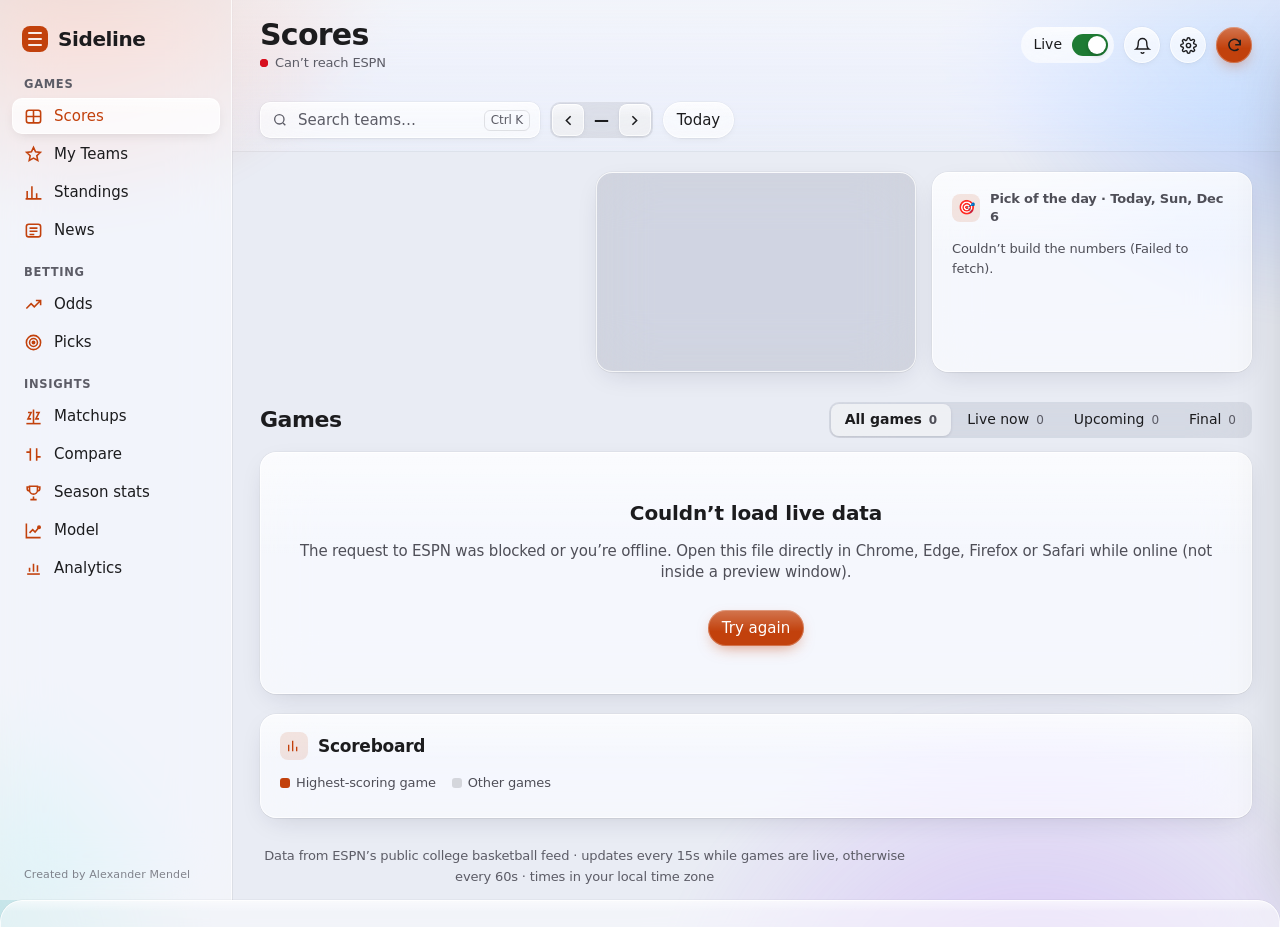
==== commit 54c44910: "Follow several teams per sport, and keep college basketball's data to itself - FAV holds a list of t" ====
--- a/sports/cbb.html
+++ b/sports/cbb.html
@@ -217,7 +217,7 @@
   get(k, d) { try { const v = localStorage.getItem(k); return v ? JSON.parse(v) : d; } catch (e) { this.ok = false; return d; } },
   set(k, v) { try { localStorage.setItem(k, JSON.stringify(v)); } catch (e) { this.ok = false; } }
 };
-try { localStorage.setItem('courtside.test', '1'); localStorage.removeItem('courtside.test'); } catch (e) { store.ok = false; }
+try { localStorage.setItem('hardwood.test', '1'); localStorage.removeItem('hardwood.test'); } catch (e) { store.ok = false; }
 const storageBanner = () => store.ok ? '' : `<div class="banner">⚠️ <div><b>This browser window isn’t letting the dashboard save anything.</b> Your favorites, picks and settings work for now but reset when you close it. That happens in private/incognito windows and in file previews (for example inside a chat app or email). Download the file and open it directly in Chrome, Edge, Safari or Firefox to keep them.</div></div>`;
 
 /* =====================================================================
@@ -237,7 +237,7 @@
   'Simple': { PTS: 1, '3PM': 0, REB: 1, AST: 1, STL: 1, BLK: 1, TO: -1, DD: 0, TD: 0 }
 };
 const SEC_NAMES = { spot: 'Spotlight game', tiles: 'Stat tiles', bet: 'Pick of the day', chart: 'Scoreboard chart' };
-const SKEY = 'courtside.settings.v1';
+const SKEY = 'hardwood.settings.v1';
 const DEF = {
   theme: 'auto', accent: 'sunset', density: 'comfy', look: 5,
   layout: ['spot', 'tiles', 'bet', 'chart'], hidden: [],
@@ -294,10 +294,13 @@
 /* =====================================================================
    Favorites, picks, compare (saved)
    ===================================================================== */
-const FKEY = 'courtside.favorites.v1', PKEY = 'courtside.picks.v1', CKEY = 'courtside.compare.v1', AKEY = 'courtside.alerts.v1';
-const FAV = { teamId: null, players: [], ...store.get(FKEY, {}) };
+const FKEY = 'hardwood.favorites.v1', PKEY = 'hardwood.picks.v1', CKEY = 'hardwood.compare.v1', AKEY = 'hardwood.alerts.v1';
+const FAV = { teams: [], players: [], ...store.get(FKEY, {}) };
 if (!Array.isArray(FAV.players)) FAV.players = [];
-if (FAV.teamId != null) FAV.teamId = String(FAV.teamId);
+if (!Array.isArray(FAV.teams)) FAV.teams = [];
+if (FAV.teamId != null && !FAV.teams.length) FAV.teams = [String(FAV.teamId)];   // one favorite team became a list of them
+delete FAV.teamId;
+FAV.teams = FAV.teams.map(String);
 const PICKS = store.get(PKEY, {});
 const CMP = store.get(CKEY, [null, null]);
 const saveFav = () => { store.set(FKEY, FAV); updateCounts(); updateHello(); };
@@ -769,15 +772,27 @@
     ${modelCard()}<div class="sublabel" style="margin:4px 0 10px">Advanced player leaders</div><div class="ins-boards">${boards}</div>`;
   $$('#seasonBody [data-ik]').forEach(th => th.onclick = () => { if (INSD.sort === th.dataset.ik || (!INSD.sort && th.dataset.ik === cols[0].k)) INSD.dir *= -1; else { INSD.sort = th.dataset.ik; INSD.dir = -1; } renderInsights(); });
 }
-const isFavTeam = id => id != null && FAV.teamId != null && String(id) === FAV.teamId;
+const isFavTeam = id => id != null && FAV.teams.includes(String(id));
 const isFavPlayer = id => FAV.players.some(p => String(p.id) === String(id));
 function toggleFavPlayer(pl) {
   if (isFavPlayer(pl.id)) { FAV.players = FAV.players.filter(p => String(p.id) !== String(pl.id)); toast(`Stopped tracking ${pl.name}`); }
   else { FAV.players.push({ ...pl, id: String(pl.id) }); toast(`★ Tracking ${pl.name}`); }
   saveFav();
 }
+function toggleFavTeam(id, quiet) {
+  const key = String(id), t = teamById(key);
+  if (isFavTeam(key)) { FAV.teams = FAV.teams.filter(x => x !== key); if (!quiet) toast(`Stopped following ${t?.displayName || 'that team'}`); }
+  else { FAV.teams.push(key); if (!quiet) toast(`★ Following ${t?.displayName || 'team'}`); }
+  saveFav(); state.mine = null;
+}
+function pruneFavs() {                             // keep only teams and players that play in this league
+  if (!TEAMS_LIVE || !TEAMS || TEAMS.length < 20) return;
+  const ids = new Set(TEAMS.map(t => String(t.id)));
+  const teams = FAV.teams.filter(id => ids.has(id)), players = FAV.players.filter(pl => pl.teamId == null || ids.has(String(pl.teamId)));
+  if (teams.length !== FAV.teams.length || players.length !== FAV.players.length) { FAV.teams = teams; FAV.players = players; saveFav(); state.mine = null; if (state.tab === 'mine') loadMine(true); }
+}
 function updateCounts() {
-  const n = (FAV.teamId ? 1 : 0) + FAV.players.length;
+  const n = FAV.teams.length + FAV.players.length;
   $('#ct-fav').textContent = n || '';
   const open = Object.values(PICKS).filter(p => !p.result).length;
   $('#ct-picks').textContent = open || '';
@@ -1595,12 +1610,12 @@
   try {                                            // all 360+ Division I teams, published nightly (ESPN's own list blocks browsers)
     const r = await fetch(`../data/teams-cbb.json?t=${Math.floor(Date.now() / 864e5)}`, { cache: 'no-store' });
     const j = r.ok ? await r.json() : null;
-    if (j && j.teams && j.teams.length > 100) { TEAMS = j.teams.map(t => ({ ...t, id: String(t.id) })); TEAMS_LIVE = true; return TEAMS; }
+    if (j && j.teams && j.teams.length > 100) { TEAMS = j.teams.map(t => ({ ...t, id: String(t.id) })); TEAMS_LIVE = true; pruneFavs(); return TEAMS; }
   } catch (e) { /* fall through */ }
   try {
     const d = await cached(`${API}/teams?limit=500`, 864e5);
     const list = (d.sports?.[0]?.leagues?.[0]?.teams || []).map(t => t.team).filter(t => t && t.id);
-    if (list.length >= 20) { TEAMS = list.map(t => ({ ...t, id: String(t.id) })).sort((a, b) => (a.displayName || '').localeCompare(b.displayName || '')); TEAMS_LIVE = true; return TEAMS; }
+    if (list.length >= 20) { TEAMS = list.map(t => ({ ...t, id: String(t.id) })).sort((a, b) => (a.displayName || '').localeCompare(b.displayName || '')); TEAMS_LIVE = true; pruneFavs(); return TEAMS; }
   } catch (e) { /* fall back below */ }
   TEAMS = TEAMS || TEAMS_STATIC;
   return TEAMS;
@@ -1639,15 +1654,15 @@
 async function loadMine(silent) {
   updateCounts();
   renderMine();                                   // show the page right away, fill in data as it arrives
-  if (!FAV.teamId && !FAV.players.length) return;
+  if (!FAV.teams.length && !FAV.players.length) return;
   try {
     loadTeams();
     const today = new Date();
     const board = await safe(cached(`${API}/scoreboard?dates=${ymd(today)}&${GROUPS}&limit=900`, 14000));
     const todays = board?.events || state.todayEvents || [];
     if (board) { state.todayEvents = todays; todays.forEach(gradeEvent); }
-    const [sched, players] = await Promise.all([
-      FAV.teamId ? safe(cached(`${API}/teams/${FAV.teamId}/schedule`, 55000)) : null,
+    const [schedList, players] = await Promise.all([
+      Promise.all(FAV.teams.map(tid => safe(cached(`${API}/teams/${tid}/schedule`, 55000)))),
       Promise.all(FAV.players.map(playerData))
     ]);
     const teamIds = new Set(FAV.players.map(p => String(p.teamId)));
@@ -1659,7 +1674,8 @@
     }); }));
     const upcoming = {};
     todays.filter(ev => statusOf(ev).state === 'pre').forEach(ev => { const { home, away } = compOf(ev); [home, away].forEach(t => upcoming[String(t.team?.id)] = ev); });
-    state.mine = { sched, players, lines, upcoming, todays, at: Date.now() };
+    const scheds = {}; FAV.teams.forEach((tid, i) => scheds[tid] = schedList[i]);
+    state.mine = { scheds, players, lines, upcoming, todays, at: Date.now() };
     state.error = null; state.lastOk = Date.now();
     if (state.tab === 'mine') renderMine();
   } catch (e) { fail(e); }
@@ -1669,22 +1685,24 @@
   try { box.innerHTML = mineHtml(state.mine); }
   catch (e) {
     console.error(e);
-    box.innerHTML = `${storageBanner()}<div class="panel glass cta" style="grid-column:1/-1"><h3>Something went wrong showing this page</h3><p>${esc(e.message)}</p><div style="display:flex;gap:8px"><button class="pillbtn accbtn" data-act="team">Change team</button><button class="pillbtn glass" data-act="players">Edit players</button></div></div>`;
+    box.innerHTML = `${storageBanner()}<div class="panel glass cta" style="grid-column:1/-1"><h3>Something went wrong showing this page</h3><p>${esc(e.message)}</p><div style="display:flex;gap:8px"><button class="pillbtn accbtn" data-act="team">Edit teams</button><button class="pillbtn glass" data-act="players">Edit players</button></div></div>`;
   }
   $$('#mine [data-act]').forEach(b => b.onclick = () => b.dataset.act === 'compare' ? setTab('compare') : openPicker(b.dataset.act));
   $$('#mine [data-rm]').forEach(b => b.onclick = () => { const p = FAV.players.find(x => String(x.id) === b.dataset.rm); if (p) toggleFavPlayer(p); renderMine(); });
+  $$('#mine [data-rt]').forEach(b => b.onclick = () => { toggleFavTeam(b.dataset.rt); loadMine(true); });
   $$('#mine .srow2[data-id]').forEach(b => b.onclick = () => openGame(b.dataset.id));
 }
 function mineHtml(m) {
-  if (!FAV.teamId && !FAV.players.length) {
+  if (!FAV.teams.length && !FAV.players.length) {
     return `${storageBanner()}<div class="panel glass cta" style="grid-column:1/-1"><span class="bigstar">★</span>
-      <h3>Track your team and players</h3><p style="max-width:440px;margin:0">Pick a favorite team and any players you want to follow. Their games get pinned to the top of Scores, you get alerts for them, and this page shows records, schedules, season averages, fantasy points and live stat lines.</p>
-      <div style="display:flex;gap:8px;flex-wrap:wrap;justify-content:center"><button class="pillbtn accbtn" data-act="team">Choose team</button><button class="pillbtn glass" data-act="players">Add players</button></div></div>`;
-  }
-  let teamHtml;
-  if (!FAV.teamId) teamHtml = `<div class="panel glass cta"><h3>No favorite team yet</h3><button class="pillbtn accbtn" data-act="team">Choose team</button></div>`;
-  else {
-    const tid = FAV.teamId, sched = m?.sched, base = teamById(tid) || {};
+      <h3>Track your teams and players</h3><p style="max-width:440px;margin:0">Pick the teams and players you want to follow. Their games get pinned to the top of Scores, you get alerts for them, and this page shows records, schedules, season averages, fantasy points and live stat lines.</p>
+      <div style="display:flex;gap:8px;flex-wrap:wrap;justify-content:center"><button class="pillbtn accbtn" data-act="team">Choose teams</button><button class="pillbtn glass" data-act="players">Add players</button></div></div>`;
+  }
+  const teamHtml = `<div class="mycol">${FAV.teams.length
+    ? `<div class="ph" style="margin:0 2px -4px"><h3>My teams</h3><span class="sub">${FAV.teams.length} followed</span><span class="spacer"></span><button class="pillbtn accbtn sm" data-act="team">+ Add teams</button></div>${FAV.teams.map(tid => teamPanel(tid, m)).join('')}`
+    : `<div class="panel glass cta"><h3>No teams yet</h3><p style="margin:0;max-width:340px">Follow as many as you like — their games get pinned to the top of Scores.</p><button class="pillbtn accbtn" data-act="team">Choose teams</button></div>`}</div>`;
+  function teamPanel(tid, m) {
+    const sched = m?.scheds?.[tid], base = teamById(tid) || {};
     const t = { ...base, ...(sched?.team || {}) };
     const evs = (sched?.events || []).map(ev => {
       const c = ev.competitions?.[0] || {}, comps = c.competitors || [];
@@ -1697,13 +1715,14 @@
     const last10 = done.slice(0, 10).reverse(), wins = done.filter(e => e.win).length;
     const avg = k => done.length ? (done.reduce((s, e) => s + (e[k] || 0), 0) / done.length).toFixed(1) : '—';
     const rec = t.recordSummary || t.record?.items?.[0]?.summary || (done.length ? `${wins}-${done.length - wins}` : '—');
-    const todayEv = (m?.todays || state.todayEvents || []).find(isMyGame);
+    const inGame = ev => { const c = compOf(ev); return String(c.home.team?.id) === tid || String(c.away.team?.id) === tid; };   // this panel's team, not just any favorite
+    const todayEv = (m?.todays || state.todayEvents || []).find(inGame);
     const srow = e => `<button class="srow2" data-id="${esc(e.id)}"><span class="d">${esc(e.date.toLocaleDateString([], { month: 'short', day: 'numeric' }))}</span>${logoImg(e.op.team)}
       <span>${e.home ? 'vs' : '@'} ${esc(e.op.team?.shortDisplayName || e.op.team?.displayName || e.op.team?.abbreviation || '')}</span>
       <span class="r">${e.state === 'post' ? `<b style="color:${e.win ? 'var(--acc-text)' : 'var(--bad)'}">${e.win ? 'W' : 'L'}</b> ${esc(e.my)}–${esc(e.their)}` : e.state === 'in' ? `<span class="chip live" style="padding:2px 8px"><i></i>${esc(e.detail)}</span>` : esc(e.date.toLocaleTimeString([], { hour: 'numeric', minute: '2-digit' }))}${PICKS[e.id] ? `<span class="chip ${PICKS[e.id].result === 'W' ? 'win' : PICKS[e.id].result === 'L' ? 'loss' : 'pre'}" style="padding:2px 7px">pick ${esc(PICKS[e.id].pickAbbr)}</span>` : ''}</span></button>`;
     let todayHtml = '';
     if (todayEv) {
-      const { home, away } = compOf(todayEv), meHome = isFavTeam(home.team?.id), me = meHome ? home : away, op = meHome ? away : home;
+      const { home, away } = compOf(todayEv), meHome = String(home.team?.id) === tid, me = meHome ? home : away, op = meHome ? away : home;
       const st = statusOf(todayEv);
       todayHtml = `<div class="sublabel">Today</div><div class="sched">${srow({ id: todayEv.id, date: new Date(todayEv.date), me, op, home: meHome, state: st.state, detail: st.detail, my: num(me.score), their: num(op.score), win: num(me.score) > num(op.score) })}</div>
         ${oddsStrip(oddsForEvent(todayEv), home.team?.abbreviation, away.team?.abbreviation).replace('class="oddsstrip"', 'class="oddsstrip" style="padding:8px 0 0"')}`;
@@ -1711,9 +1730,9 @@
     const recent = done.slice(0, 12).reverse(), mx = Math.max(100, ...recent.flatMap(e => [e.my || 0, e.their || 0]));
     const chart = !sched ? '<div class="muted">Loading schedule…</div>' : recent.length ? `<div class="spark" style="height:90px;gap:4px">${recent.map(e => `<div title="${esc(e.op.team?.abbreviation)} ${esc(e.my)}–${esc(e.their)}"><em>${esc(e.my)}</em><span style="display:flex;gap:2px;align-items:flex-end;height:100%;width:100%;justify-content:center">
         <i class="${e.win ? '' : 'l'}" style="height:${((e.my || 0) / mx * 100).toFixed(0)}%;max-width:11px"></i><i class="o" style="height:${((e.their || 0) / mx * 100).toFixed(0)}%;max-width:11px"></i></span><small>${esc(e.op.team?.abbreviation || '')}</small></div>`).join('')}</div>` : '<div class="muted">No completed games yet this season.</div>';
-    teamHtml = `<div class="panel glass">
+    return `<div class="panel glass">
       <div class="teamhead">${logoImg(base.logo || base.logos ? base : t)}<div style="min-width:0"><h2>${esc(t.displayName || base.displayName || 'My team')}</h2><div class="s">${esc(rec)}${t.standingSummary ? ' · ' + esc(t.standingSummary) : ''}</div></div>
-        <span class="spacer"></span><button class="pillbtn glass sm" data-act="team">Change</button></div>
+        <span class="spacer"></span><button class="xbtn" data-rt="${esc(tid)}" title="Stop following">✕</button></div>
       <div class="minitiles"><div class="tile ringtile">${(() => { const m2 = String(rec).match(/^(\d+)-(\d+)/); const w2 = m2 ? +m2[1] : wins, l2 = m2 ? +m2[2] : done.length - wins; return ring(w2 + l2 ? w2 / (w2 + l2) : 0, { size: 58, stroke: 6, value: w2 + l2 ? Math.round(w2 / (w2 + l2) * 100) + '%' : '—' }); })()}<div><div class="k">Record</div><b>${esc(rec)}</b></div></div><div class="tile"><div class="k">Pts for</div><div class="v">${avg('my')}</div></div><div class="tile"><div class="k">Pts against</div><div class="v">${avg('their')}</div></div></div>
       ${todayHtml}
       <div class="sublabel">Last ${last10.length || 10} games</div><div class="wl">${last10.length ? last10.map(e => `<span class="${e.win ? 'w' : 'l'}" title="${esc(e.op.team?.abbreviation)} ${esc(e.my)}–${esc(e.their)}">${e.win ? 'W' : 'L'}</span>`).join('') : `<span class="muted" style="width:auto">${sched ? '—' : 'Loading…'}</span>`}</div>
@@ -1969,12 +1988,12 @@
     const col = TCOLS.find(c => c.k === SS.tSort) || TCOLS[1];
     const val = r => num(r.m[SS.per === 'pg' ? col.pg : col.tot]);
     const rows = [...SS.teams].sort((a, b) => SS.tDir * ((val(a) ?? -1e9) - (val(b) ?? -1e9)));
-    body.innerHTML = `${panelHead('Team season stats', `${SS.per === 'pg' ? 'per game' : 'season totals'} · click a column to sort · ★ sets your team`, IC.st)}
+    body.innerHTML = `${panelHead('Team season stats', `${SS.per === 'pg' ? 'per game' : 'season totals'} · click a column to sort · ★ follows a team`, IC.st)}
       <div class="tbl-wrap"><table class="stbl teams"><thead><tr><th>#</th><th style="text-align:left">Team</th>${TCOLS.map(c => `<th class="sortable ${c.k === SS.tSort ? 'sorted' : ''}" data-tk="${c.k}">${c.k}${c.k === SS.tSort ? (SS.tDir > 0 ? ' ↑' : ' ↓') : ''}</th>`).join('')}</tr></thead>
       <tbody>${rows.map((r, i) => `<tr class="${isFavTeam(r.t.id) ? 'mine' : ''}"><td class="rk">${i + 1}</td><td class="pl"><div class="pcell"><button class="favstar ${isFavTeam(r.t.id) ? 'on' : ''}" data-ft="${esc(r.t.id)}" title="Make this my team">★</button>${logoImg(teamById(r.t.id) || r.t)}<div><b>${esc(r.t.displayName || r.t.name || '')}</b><span>${esc(r.t.abbreviation || '')}</span></div></div></td>
         ${TCOLS.map(c => { const v = r.m[SS.per === 'pg' ? c.pg : c.tot]; const cls = c.k === SS.tSort ? 'sorted' : c.diff ? (v > 0 ? 'pos' : v < 0 ? 'neg' : '') : ''; return `<td class="${cls}">${fmtStat(v, { ...c, int: c.int })}</td>`; }).join('')}</tr>`).join('')}</tbody></table></div>`;
     $$('#seasonBody [data-tk]').forEach(th => th.onclick = () => { const c = TCOLS.find(x => x.k === th.dataset.tk); if (SS.tSort === c.k) SS.tDir *= -1; else { SS.tSort = c.k; SS.tDir = c.asc ? 1 : -1; } paintSeasonTable(); });
-    $$('#seasonBody [data-ft]').forEach(b => b.onclick = () => { FAV.teamId = isFavTeam(b.dataset.ft) ? null : String(b.dataset.ft); saveFav(); state.mine = null; toast(FAV.teamId ? `★ ${teamById(FAV.teamId)?.displayName || 'Team'} is your team` : 'Favorite team cleared'); paintSeasonTable(); });
+    $$('#seasonBody [data-ft]').forEach(b => b.onclick = () => { toggleFavTeam(b.dataset.ft); paintSeasonTable(); });
     return;
   }
   if (!SS.rows.length) { body.innerHTML = SS.loading || !SS.count ? '<div class="skeleton" style="height:520px"></div>' : '<div class="empty">No players found.</div>'; return; }
@@ -2155,7 +2174,7 @@
   if (!MU.away || !MU.home) {
     const first = today.find(e => statusOf(e).state !== 'post') || today[0];
     if (first) { const { home, away } = compOf(first); MU.away = String(away.team?.id); MU.home = String(home.team?.id); MU.ev = first; }
-    else { MU.away = FAV.teamId || TEAMS[0].id; MU.home = TEAMS.find(t => t.id !== MU.away).id; }
+    else { MU.away = FAV.teams[0] || TEAMS[0].id; MU.home = TEAMS.find(t => t.id !== MU.away).id; }
   }
   MU.ev = today.find(e => { const { home, away } = compOf(e); return String(home.team?.id) === MU.home && String(away.team?.id) === MU.away; }) || null;
   const opts = sel => TEAMS.map(t => `<option value="${esc(t.id)}" ${String(t.id) === sel ? 'selected' : ''}>${esc(t.displayName)}</option>`).join('');
@@ -2220,17 +2239,31 @@
   if (state.tab === 'mine') loadMine(true); else if (state.tab === 'compare') renderCompare(); else if (state.tab === 'scores') renderScores();
 }
 async function openPicker(mode, slotIdx) {
-  openModal(mode === 'team' ? 'Choose your team' : mode === 'compare' ? `Choose player ${slotIdx + 1}` : 'Track players');
+  openModal(mode === 'team' ? 'Choose your teams' : mode === 'compare' ? `Choose player ${slotIdx + 1}` : 'Track players');
   $('#pBody').innerHTML = '<div class="skeleton" style="height:300px"></div>';
   await loadTeams();                               // never throws: falls back to the built-in list
   if (mode === 'team') {
-    $('#pBody').innerHTML = `<div class="tgrid">${TEAMS.map(t => `<button class="tbtn ${isFavTeam(t.id) ? 'on' : ''}" data-tid="${esc(t.id)}">${logoImg(t)}<span>${esc(t.displayName)}</span></button>`).join('')}</div>
-      ${FAV.teamId ? '<div style="margin-top:12px;text-align:right"><button class="pillbtn glass sm" id="clearTeam">Clear favorite team</button></div>' : ''}`;
-    $$('#pBody [data-tid]').forEach(b => b.onclick = () => { FAV.teamId = String(b.dataset.tid); saveFav(); state.mine = null; toast(`★ ${teamById(FAV.teamId)?.displayName || 'Team'} is your team`); closeModal(); });
-    const ct = $('#clearTeam'); if (ct) ct.onclick = () => { FAV.teamId = null; saveFav(); state.mine = null; toast('Favorite team cleared'); closeModal(); };
+    let q = '';
+    const drawTeams = () => {
+      const needle = q.trim().toLowerCase();
+      const list = needle ? TEAMS.filter(t => `${t.displayName} ${t.shortDisplayName || ''} ${t.abbreviation || ''}`.toLowerCase().includes(needle)) : TEAMS;
+      const chosen = FAV.teams.map(id => teamById(id)).filter(Boolean);
+      $('#pBody').innerHTML = `<input class="minput" id="tSearch" autocomplete="off" placeholder="Search college teams…" value="${esc(q)}">
+        <p class="note" style="margin:0 0 10px">Tap to follow or unfollow — add as many teams as you like.</p>
+        ${chosen.length ? `<div class="chosen">${chosen.map(t => `<button class="chip-team" data-tid="${esc(t.id)}" title="Stop following">${logoImg(t)}<span>${esc(t.shortDisplayName || t.displayName)}</span><i>✕</i></button>`).join('')}</div>` : ''}
+        <div class="tgrid">${list.map(t => `<button class="tbtn ${isFavTeam(t.id) ? 'on' : ''}" data-tid="${esc(t.id)}">${logoImg(t)}<span>${esc(t.displayName)}</span></button>`).join('') || '<div class="muted">No team by that name.</div>'}</div>
+        <div class="mfoot">${FAV.teams.length ? '<button class="pillbtn glass sm" id="clearTeam">Clear all</button>' : ''}<span class="spacer"></span><button class="pillbtn accbtn sm" id="doneTeam">Done</button></div>`;
+      $$('#pBody [data-tid]').forEach(b => b.onclick = () => { toggleFavTeam(b.dataset.tid); drawTeams(); });
+      const ct = $('#clearTeam'); if (ct) ct.onclick = () => { FAV.teams = []; saveFav(); state.mine = null; toast('Teams cleared'); drawTeams(); };
+      $('#doneTeam').onclick = () => closeModal();
+      const inp = $('#tSearch');
+      inp.oninput = () => { q = inp.value; const at = inp.selectionStart; drawTeams(); const n = $('#tSearch'); n.focus(); try { n.setSelectionRange(at, at); } catch (e) {} };
+      if (q) inp.focus();
+    };
+    drawTeams();
     return;
   }
-  let cur = FAV.teamId || 'all';
+  let cur = FAV.teams[0] || 'all';
   const draw = () => {
     $('#pBody').innerHTML = `<div class="tstrip"><button class="${cur === 'all' ? 'on' : ''}" data-tid="all">All teams</button>${TEAMS.map(t => `<button class="${String(t.id) === String(cur) ? 'on' : ''}" data-tid="${esc(t.id)}">${esc(t.abbreviation)}</button>`).join('')}</div>
       <input class="minput" id="pSearch" autocomplete="off" placeholder="${cur === 'all' ? 'Search any college player by name…' : `Filter ${esc(teamById(cur)?.displayName || '')} roster…`}"><div class="plist" id="pList"></div>`;
@@ -2341,7 +2374,7 @@
     $('#importData').onclick = () => {
       try {
         const d = JSON.parse($('#dataIn').value);
-        if (d.favorites) { FAV.teamId = d.favorites.teamId != null ? String(d.favorites.teamId) : null; FAV.players = Array.isArray(d.favorites.players) ? d.favorites.players : []; saveFav(); }
+        if (d.favorites) { FAV.teams = (Array.isArray(d.favorites.teams) ? d.favorites.teams : d.favorites.teamId != null ? [d.favorites.teamId] : []).map(String); FAV.players = Array.isArray(d.favorites.players) ? d.favorites.players : []; saveFav(); }
         if (d.picks && typeof d.picks === 'object') { Object.keys(PICKS).forEach(k => delete PICKS[k]); Object.assign(PICKS, d.picks); savePicks(); }
         if (d.settings) { Object.assign(SET, d.settings, { alerts: { ...DEF.alerts, ...(d.settings.alerts || {}) }, fantasy: { ...DEF.fantasy, ...(d.settings.fantasy || {}) } }); saveSet(); applySettings(); }
         if (Array.isArray(d.compare)) { CMP[0] = d.compare[0] || null; CMP[1] = d.compare[1] || null; saveCmp(); }
--- a/sports/sideline.css
+++ b/sports/sideline.css
@@ -865,3 +865,14 @@
 
 /* AP ranking badge (college basketball) */
 .ap{display:inline-block;font-size:11px;font-weight:700;color:var(--dim);margin-right:5px;vertical-align:1px}
+
+/* Several favorite teams: one column of team panels, and a picker you can keep tapping */
+.mycol{display:grid;gap:16px;align-items:start;min-width:0}
+#pBody #tSearch{position:sticky;top:-2px;z-index:2;background:var(--surface);box-shadow:0 6px 10px -8px rgba(0,0,0,.4)}
+.chosen{display:flex;flex-wrap:wrap;gap:6px;margin:0 0 12px}
+.chip-team{display:inline-flex;align-items:center;gap:6px;padding:5px 9px 5px 6px;border-radius:999px;background:rgba(var(--acc-rgb),.14);color:var(--text);font-size:13px;font-weight:500;max-width:100%}
+.chip-team img,.chip-team .logo-ph{width:19px;height:19px;flex:none}
+.chip-team span{overflow:hidden;text-overflow:ellipsis;white-space:nowrap}
+.chip-team i{font-style:normal;color:var(--muted);font-size:11px}
+.chip-team:hover{background:rgba(var(--acc-rgb),.24)}.chip-team:hover i{color:var(--text)}
+.mfoot{display:flex;align-items:center;gap:10px;margin-top:14px;position:sticky;bottom:-22px;padding:12px 0;background:linear-gradient(to top,var(--bg) 60%,transparent)}
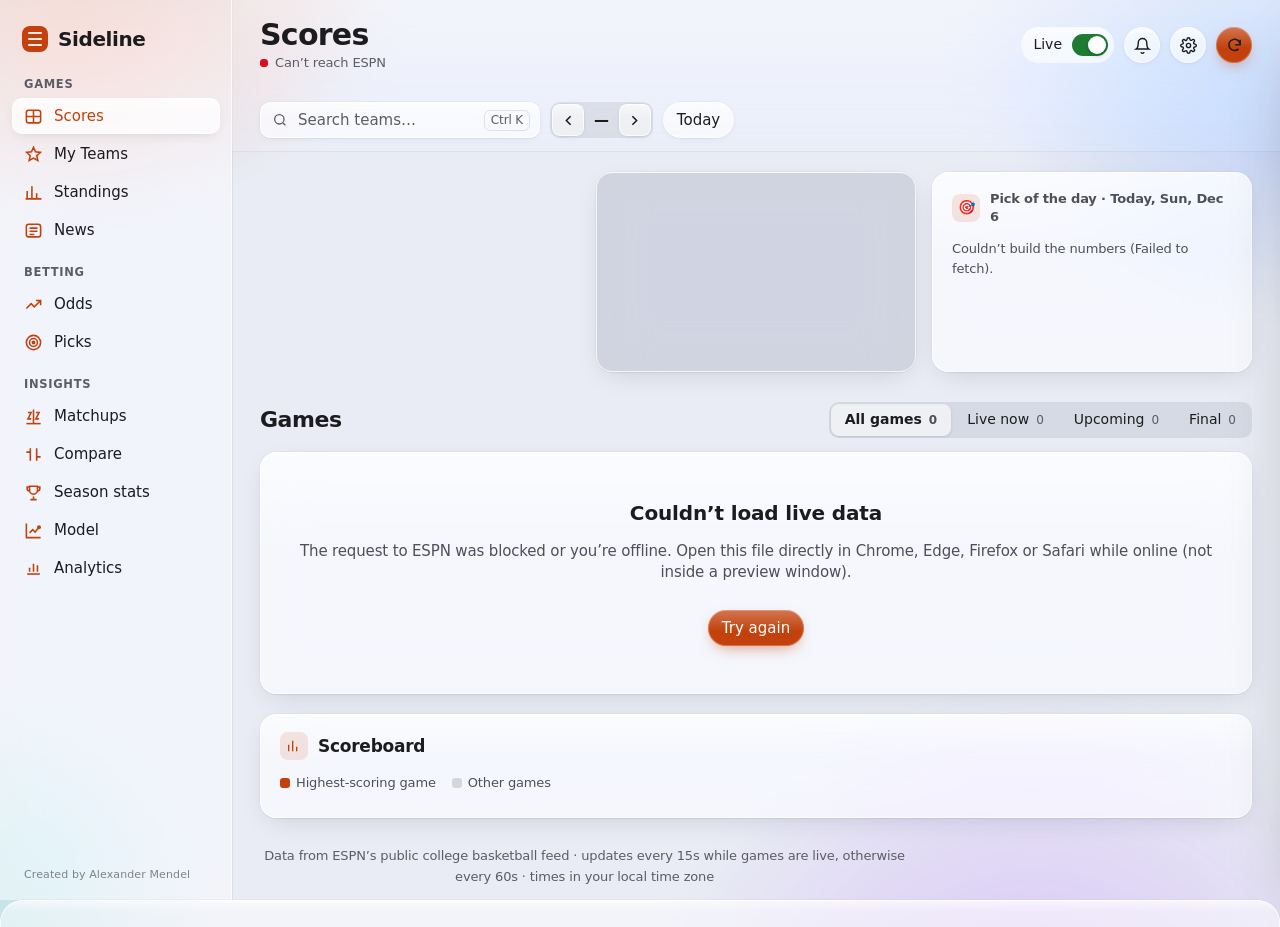
==== commit ae6ce6c3: "probe 2" ====
--- a/sports/cbb.html
+++ b/sports/cbb.html
@@ -132,6 +132,7 @@
 const API = 'https://site.api.espn.com/apis/site/v2/sports/basketball/mens-college-basketball';
 const GROUPS = 'groups=50';   // all of Division I; without it ESPN returns only ranked games
 const STANDINGS_API = 'https://site.api.espn.com/apis/v2/sports/basketball/mens-college-basketball/standings?level=3';   // by conference
+const RANK_API = `${API}/rankings`;                // AP Top 25 and the Coaches Poll
 const ATHLETE_API = 'https://site.web.api.espn.com/apis/common/v3/sports/basketball/nba/athletes';
 const LIVE_MS = 15000, IDLE_MS = 60000;
 
@@ -855,7 +856,7 @@
   openId: null, detail: null, boxTeam: 0, showAllPlays: false,
   replay: { i: null, playing: false, speed: 1, timer: null, follow: true },
   shot: { team: 'both', player: 'all' },
-  standings: null, standSort: {}, news: null, mine: null, todayEvents: [],
+  standings: null, standSort: {}, standConf: null, poll: 'ap', news: null, mine: null, todayEvents: [],
   filter: 'all', search: ''
 };
 function setConn(ok, msg) { $('#connDot').className = 'dot ' + (ok ? (state.auto ? 'on' : '') : 'err'); $('#updated').textContent = msg; }
@@ -1190,38 +1191,74 @@
 async function loadStandings(silent) {
   if (!silent && !state.standings) $('#standings').innerHTML = '<div class="skeleton" style="height:560px"></div><div class="skeleton" style="height:560px"></div>';
   try {
-    const data = await getJSON(STANDINGS_API);
+    const [data, polls] = await Promise.all([getJSON(STANDINGS_API), safe(cached(RANK_API, 6e5))]);
     let confs = data.children || [];
     if (!confs.length && data.standings) confs = [{ name: 'League', standings: data.standings }];
-    state.standings = { confs, season: data.seasons?.[0]?.displayName || data.season?.displayName || confs[0]?.standings?.seasonDisplayName || '' };
+    const ranks = (polls?.rankings || []).filter(r => (r.ranks || []).length);
+    state.standings = { confs, polls: ranks, week: ranks[0]?.occurrence?.displayValue || '', season: data.seasons?.[0]?.displayName || data.season?.displayName || confs[0]?.standings?.seasonDisplayName || '' };
     state.error = null; state.lastOk = Date.now();
     renderStandings();
   } catch (e) { fail(e); if (!state.standings) renderError('#standings', e, () => loadStandings()); }
 }
+const confKey = c => String(c.id ?? c.name ?? '');
+const confTeams = c => c.standings?.entries || [];
+function defaultConf(confs, poll) {                 // your team's conference, or the one with the most ranked teams
+  const mine = confs.find(c => confTeams(c).some(e => isFavTeam(e.team?.id)));
+  if (mine) return confKey(mine);
+  const ranked = new Set((poll?.ranks || []).map(r => String(r.team?.id)));
+  let best = confs[0], most = -1;
+  confs.forEach(c => { const n = confTeams(c).filter(e => ranked.has(String(e.team?.id))).length; if (n > most) { most = n; best = c; } });
+  return confKey(best || {});
+}
+function pollPanel(poll, polls, week) {
+  if (!poll) return `<div class="panel glass"><div class="ph"><span class="pic"><svg viewBox="0 0 24 24" fill="none" stroke="currentColor" stroke-width="2"><path d="M7 4h10v5a5 5 0 0 1-10 0V4zM7 6H4v2a3 3 0 0 0 3 3M17 6h3v2a3 3 0 0 1-3 3M9 20h6M12 14v6"/></svg></span><h3>Top 25</h3></div><div class="muted" style="padding:10px 0">Rankings aren't available right now.</div></div>`;
+  const rows = (poll.ranks || []).map(r => {
+    const prev = num(r.previous), mv = prev > 0 ? prev - r.current : null;
+    const move = prev === 0 ? '<span class="sub">NR</span>' : mv === 0 ? '<span class="sub">—</span>' : `<span class="${mv > 0 ? 'pos' : 'neg'}">${mv > 0 ? '▲' : '▼'}${Math.abs(mv)}</span>`;
+    return `<tr class="${isFavTeam(r.team?.id) ? 'myteam' : ''}"><td><div class="teamcell"><span class="seed">${r.current}</span>${logoImg(r.team)}<span>${esc(r.team?.location || r.team?.name || r.team?.abbreviation || '')}${r.firstPlaceVotes ? `<small class="fpv" title="${esc(r.firstPlaceVotes)} first-place votes">(${esc(r.firstPlaceVotes)})</small>` : ''}${isFavTeam(r.team?.id) ? ' ★' : ''}</span></div></td>
+      <td>${esc(r.recordSummary || '—')}</td><td>${esc(num(r.points) != null ? Math.round(num(r.points)) : '—')}</td><td>${move}</td></tr>`;
+  }).join('');
+  const pick = polls.length > 1 ? `<select id="pollPick" aria-label="Poll">${polls.map(p => `<option value="${esc(p.type)}" ${p.type === poll.type ? 'selected' : ''}>${esc(p.shortName || p.name)}</option>`).join('')}</select>` : '';
+  return `<div class="panel glass"><div class="ph"><span class="pic"><svg viewBox="0 0 24 24" fill="none" stroke="currentColor" stroke-width="2"><path d="M7 4h10v5a5 5 0 0 1-10 0V4zM7 6H4v2a3 3 0 0 0 3 3M17 6h3v2a3 3 0 0 1-3 3M9 20h6M12 14v6"/></svg></span><h3>Top 25</h3><span class="sub">${esc(week || '')}</span><span class="spacer"></span>${pick}</div>
+    <div class="tbl-wrap"><table class="toptbl"><thead><tr><th>Team</th><th>W-L</th><th>PTS</th><th>+/−</th></tr></thead><tbody>${rows}</tbody></table></div>
+    <p class="note" style="margin:10px 0 0">${esc(poll.name || 'Poll')} · points are the voters' ballot total, (n) is first-place votes, +/− is the move since last week.</p></div>`;
+}
+function confPanel(confs, conf) {
+  const key = confKey(conf);
+  const entries = [...confTeams(conf)];
+  const seedOf = e => num(dv(statVal(e, 'playoffSeed'))) ?? 99;
+  entries.sort((a, b) => seedOf(a) - seedOf(b) || (num(dv(statVal(b, 'winPercent'))) - num(dv(statVal(a, 'winPercent')))));
+  entries.forEach((e, i) => e._rank = i + 1);
+  const sort = state.standSort[key];
+  if (sort) { const col = COLS.find(c => c.k === sort.k); const val = e => col.n ? num(dv(col.get(e))) : winPctOf(dv(col.get(e))); entries.sort((a, b) => sort.dir * ((val(a) ?? -1e9) - (val(b) ?? -1e9))); }
+  const rows = entries.map(e => {
+    const r = e._rank;
+    return `<tr class="${r === 1 ? 'po' : ''} ${isFavTeam(e.team?.id) ? 'myteam' : ''}"><td><div class="teamcell"><span class="seed">${r}</span>${logoImg(e.team)}<span>${esc(e.team?.shortDisplayName || e.team?.displayName)}${isFavTeam(e.team?.id) ? ' ★' : ''}</span></div></td>
+      ${COLS.map(c => { const v = dv(c.get(e)); let k = ''; if (c.k === 'DIFF') { const n = num(v); k = n > 0 ? 'pos' : n < 0 ? 'neg' : ''; } if (c.k === 'STRK') k = /^W/.test(v) ? 'pos' : /^L/.test(v) ? 'neg' : ''; const out = c.k === 'DIFF' && num(v) > 0 && !String(v).startsWith('+') ? '+' + v : v; return `<td class="${k}">${esc(out)}</td>`; }).join('')}</tr>`;
+  }).join('');
+  const mineFirst = c => confTeams(c).some(e => isFavTeam(e.team?.id));
+  const list = [...confs.filter(mineFirst), ...confs.filter(c => !mineFirst(c))];
+  const opts = list.map(c => `<option value="${esc(confKey(c))}" ${confKey(c) === key ? 'selected' : ''}>${mineFirst(c) ? '★ ' : ''}${esc(c.name || 'Conference')}</option>`).join('');
+  return `<div class="panel glass"><div class="ph"><span class="pic">${IC.st}</span><h3>Conference</h3><span class="spacer"></span><select id="confPick" aria-label="Conference">${opts}</select></div>
+    <div class="tbl-wrap"><table data-conf="${esc(key)}"><thead><tr><th>Team</th>${COLS.map(c => `<th class="sortable ${sort?.k === c.k ? 'sorted' : ''}" data-k="${c.k}">${c.k}${sort?.k === c.k ? (sort.dir > 0 ? ' ↑' : ' ↓') : ''}</th>`).join('')}</tr></thead><tbody>${rows}</tbody></table></div>
+    <p class="note" style="margin:10px 0 0">${esc(entries.length)} teams · ${confTeams(conf).some(e => isFavTeam(e.team?.id)) ? 'your team is highlighted · ' : ''}click a column to sort</p></div>`;
+}
 function renderStandings() {
   if (!state.standings) return;
-  const { confs, season } = state.standings;
+  const { confs, season, polls = [], week } = state.standings;
   $('#standSeason').textContent = season ? `Season ${season}` : 'Current season';
-  $('#standings').innerHTML = confs.map((conf, ci) => {
-    const key = 'C' + ci;
-    const entries = [...(conf.standings?.entries || [])];
-    const seedOf = e => num(dv(statVal(e, 'playoffSeed'))) ?? 99;
-    entries.sort((a, b) => seedOf(a) - seedOf(b) || (num(dv(statVal(b, 'winPercent'))) - num(dv(statVal(a, 'winPercent')))));
-    entries.forEach((e, i) => e._rank = i + 1);
-    const sort = state.standSort[key];
-    if (sort) { const col = COLS.find(c => c.k === sort.k); const val = e => col.n ? num(dv(col.get(e))) : winPctOf(dv(col.get(e))); entries.sort((a, b) => sort.dir * ((val(a) ?? -1e9) - (val(b) ?? -1e9))); }
-    const rows = entries.map(e => {
-      const r = e._rank;
-      return `<tr class="${r === 1 ? 'po' : ''} ${isFavTeam(e.team?.id) ? 'myteam' : ''}"><td><div class="teamcell"><span class="seed">${r}</span>${logoImg(e.team)}<span>${esc(e.team?.shortDisplayName || e.team?.displayName)}${isFavTeam(e.team?.id) ? ' ★' : ''}</span></div></td>
-        ${COLS.map(c => { const v = dv(c.get(e)); let k = ''; if (c.k === 'DIFF') { const n = num(v); k = n > 0 ? 'pos' : n < 0 ? 'neg' : ''; } if (c.k === 'STRK') k = /^W/.test(v) ? 'pos' : /^L/.test(v) ? 'neg' : ''; const out = c.k === 'DIFF' && num(v) > 0 && !String(v).startsWith('+') ? '+' + v : v; return `<td class="${k}">${esc(out)}</td>`; }).join('')}</tr>`;
-    }).join('');
-    return `<div class="panel glass"><div class="ph"><span class="pic"><svg viewBox="0 0 24 24" fill="none" stroke="currentColor" stroke-width="2"><path d="M4 20V10M10 20V4M16 20v-7M22 20H2"/></svg></span><h3>${esc(conf.name || 'Conference')}</h3><span class="sub">${entries.length} teams</span></div>
-      <div class="tbl-wrap"><table data-conf="${key}"><thead><tr><th>Team</th>${COLS.map(c => `<th class="sortable ${sort?.k === c.k ? 'sorted' : ''}" data-k="${c.k}">${c.k}${sort?.k === c.k ? (sort.dir > 0 ? ' ↑' : ' ↓') : ''}</th>`).join('')}</tr></thead><tbody>${rows}</tbody></table></div></div>`;
-  }).join('');
+  if (!confs.length) { $('#standings').innerHTML = '<div class="muted">No standings available right now.</div>'; return; }
+  const poll = polls.find(p => p.type === state.poll) || polls[0];
+  let key = state.standConf;
+  if (!key || !confs.some(c => confKey(c) === key)) key = defaultConf(confs, poll);
+  const conf = confs.find(c => confKey(c) === key) || confs[0];
+  $('#standings').innerHTML = pollPanel(poll, polls, week) + confPanel(confs, conf);
+  const cp = $('#confPick'); if (cp) cp.onchange = () => { state.standConf = cp.value; renderStandings(); };
+  const pp = $('#pollPick'); if (pp) pp.onchange = () => { state.poll = pp.value; renderStandings(); };
   $$('#standings th.sortable').forEach(th => th.onclick = () => {
-    const key = th.closest('table').dataset.conf, k = th.dataset.k;
-    const col = COLS.find(c => c.k === k), cur = state.standSort[key], firstDir = col.asc ? 1 : -1;
-    state.standSort[key] = !cur || cur.k !== k ? { k, dir: firstDir } : cur.dir === firstDir ? { k, dir: -firstDir } : null;
+    const k2 = th.closest('table').dataset.conf, k = th.dataset.k;
+    const col = COLS.find(c => c.k === k), cur = state.standSort[k2], firstDir = col.asc ? 1 : -1;
+    state.standSort[k2] = !cur || cur.k !== k ? { k, dir: firstDir } : cur.dir === firstDir ? { k, dir: -firstDir } : null;
     renderStandings();
   });
 }
--- a/sports/sideline.css
+++ b/sports/sideline.css
@@ -876,3 +876,5 @@
 .chip-team i{font-style:normal;color:var(--muted);font-size:11px}
 .chip-team:hover{background:rgba(var(--acc-rgb),.24)}.chip-team:hover i{color:var(--text)}
 .mfoot{display:flex;align-items:center;gap:10px;margin-top:14px;position:sticky;bottom:-22px;padding:12px 0;background:linear-gradient(to top,var(--bg) 60%,transparent)}
+.toptbl .fpv{color:var(--dim);font-weight:400;margin-left:5px}
+.toptbl td:first-child{width:100%}
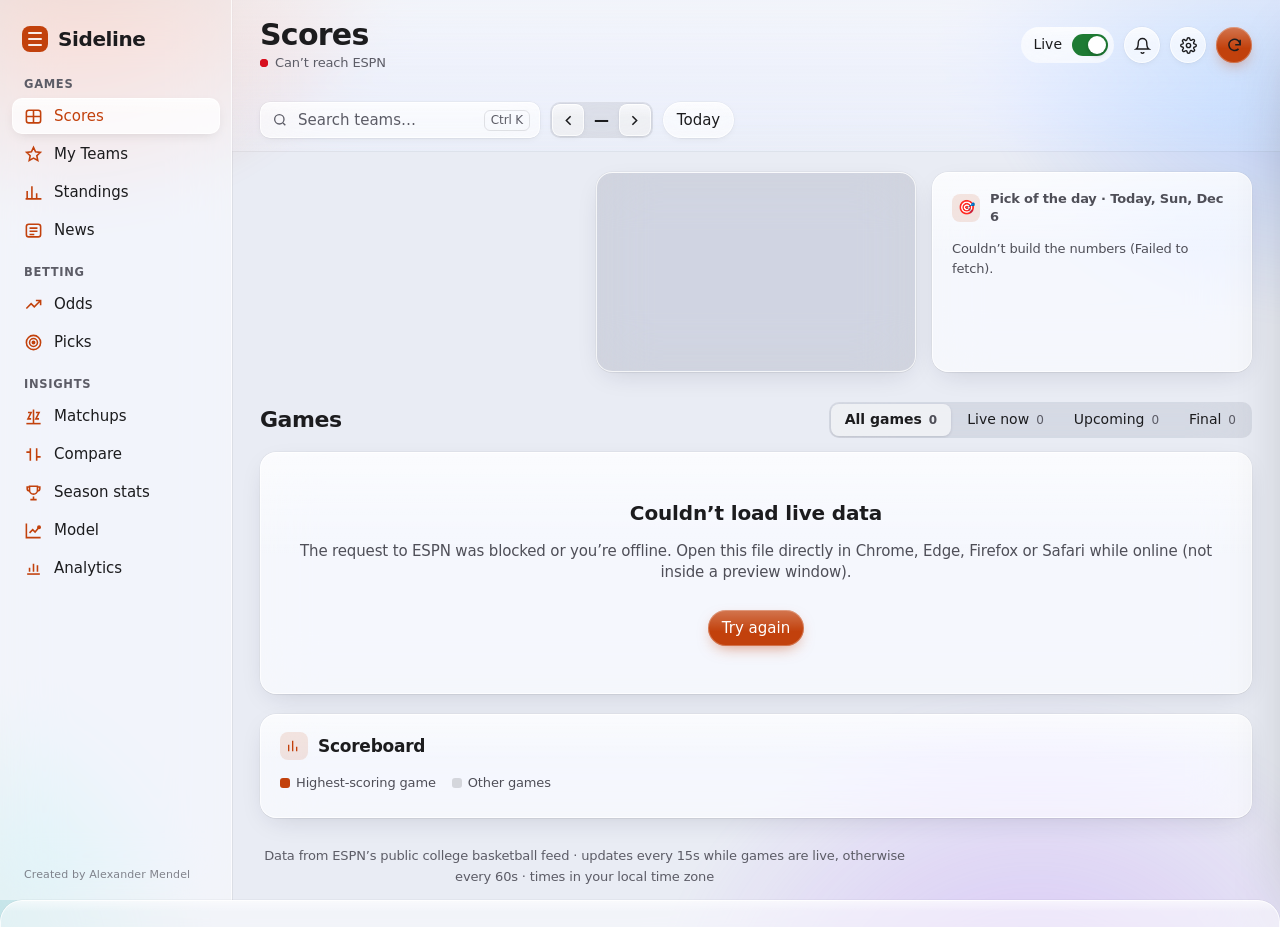
==== commit 614b7b21: "Hub: add CFB, and shorten the college names to CBB and CFB" ====
--- a/sports/cbb.html
+++ b/sports/cbb.html
@@ -3,7 +3,7 @@
 <head>
 <meta charset="utf-8">
 <meta name="viewport" content="width=device-width, initial-scale=1">
-<title>College Basketball · Sideline</title>
+<title>CBB · Sideline</title>
 <link rel="stylesheet" href="sideline.css">
 <link rel="stylesheet" href="motion.css">
 <link rel="stylesheet" href="glass.css">
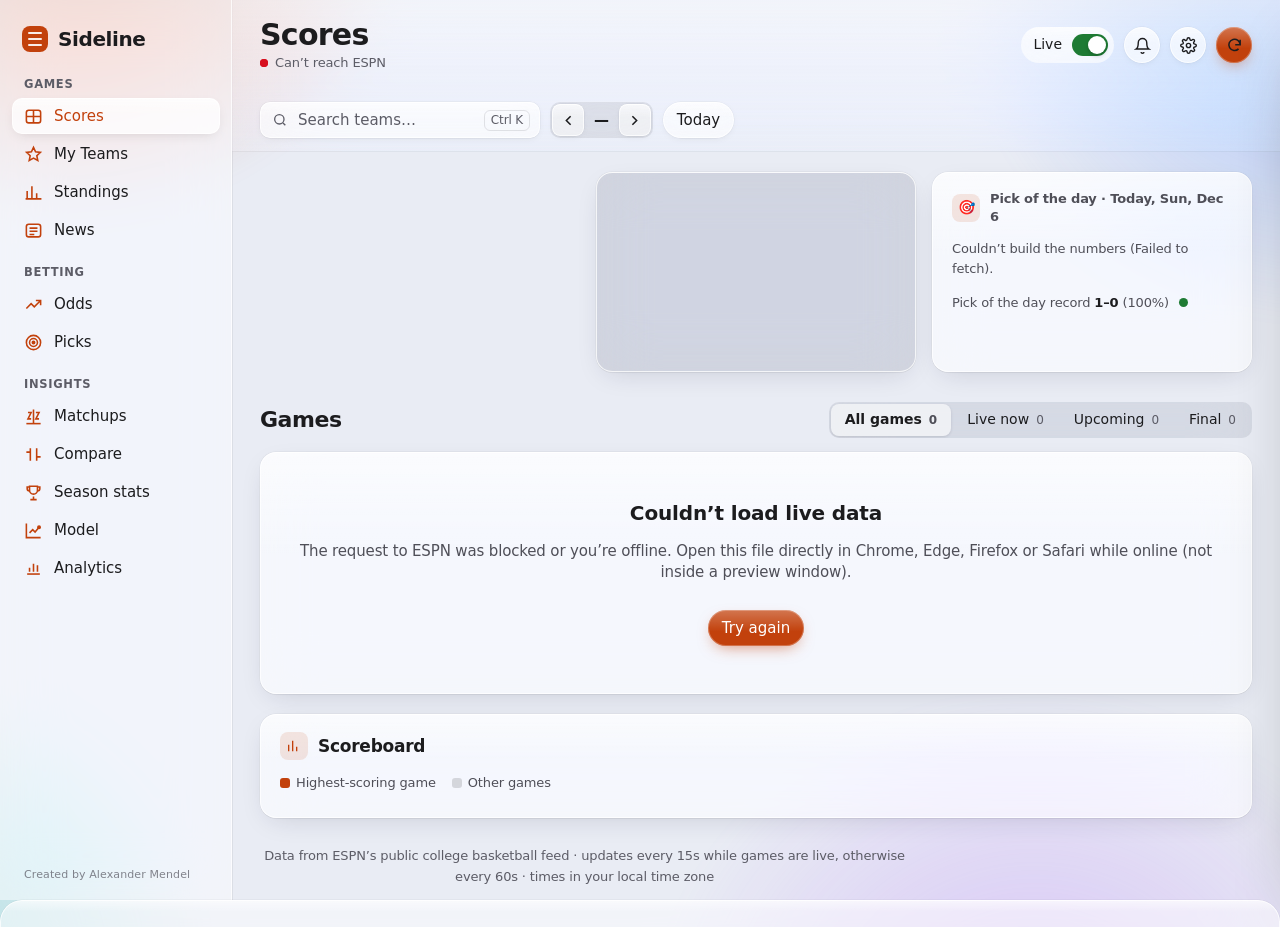
==== commit 7579b38a: "Give college football its own storage, and stamp every league's cfb.html was generated from the NFL " ====
--- a/sports/cbb.html
+++ b/sports/cbb.html
@@ -296,12 +296,16 @@
    Favorites, picks, compare (saved)
    ===================================================================== */
 const FKEY = 'hardwood.favorites.v1', PKEY = 'hardwood.picks.v1', CKEY = 'hardwood.compare.v1', AKEY = 'hardwood.alerts.v1';
-const FAV = { teams: [], players: [], ...store.get(FKEY, {}) };
+const NS = FKEY.split('.')[0];                      // this league's own storage, stamped so another league's teams can never show up here
+const SAVED = store.get(FKEY, {});
+const FAV = SAVED.ns && SAVED.ns !== NS ? { teams: [], players: [] } : { teams: [], players: [], ...SAVED };
 if (!Array.isArray(FAV.players)) FAV.players = [];
 if (!Array.isArray(FAV.teams)) FAV.teams = [];
 if (FAV.teamId != null && !FAV.teams.length) FAV.teams = [String(FAV.teamId)];   // one favorite team became a list of them
 delete FAV.teamId;
 FAV.teams = FAV.teams.map(String);
+FAV.ns = NS;
+if (SAVED.ns && SAVED.ns !== NS) store.set(FKEY, FAV);   // another league's list: clear it out rather than leave it sitting there
 const PICKS = store.get(PKEY, {});
 const CMP = store.get(CKEY, [null, null]);
 const saveFav = () => { store.set(FKEY, FAV); updateCounts(); updateHello(); };
@@ -791,6 +795,9 @@
   const ids = new Set(TEAMS.map(t => String(t.id)));
   const teams = FAV.teams.filter(id => ids.has(id)), players = FAV.players.filter(pl => pl.teamId == null || ids.has(String(pl.teamId)));
   if (teams.length !== FAV.teams.length || players.length !== FAV.players.length) { FAV.teams = teams; FAV.players = players; saveFav(); state.mine = null; if (state.tab === 'mine') loadMine(true); }
+  let dropped = 0;                                 // and picks on games from another league, left over before each one had its own storage
+  for (const [id, p] of Object.entries(PICKS)) if (p?.home?.id && p?.away?.id && !ids.has(String(p.home.id)) && !ids.has(String(p.away.id))) { delete PICKS[id]; dropped++; }
+  if (dropped) { savePicks(); if (state.tab === 'picks') renderPicks(); }
 }
 function updateCounts() {
   const n = FAV.teams.length + FAV.players.length;
@@ -2587,7 +2594,7 @@
     <div class="tiles glass" style="grid-template-columns:repeat(auto-fill,minmax(170px,1fr));height:auto;margin-bottom:16px">
       ${tile(E.season?.n >= 20 ? 'This season' : 'All graded games', pctS(S.acc), `${(S.n || 0).toLocaleString()} games picked right`, true)}
       ${tile('Last 30 days', pctS(E.last30?.acc), `${(E.last30?.n || 0).toLocaleString()} games`)}
-      ${tile('Both seasons', pctS(E.all?.acc), `${(E.all?.n || 0).toLocaleString()} games graded`)}
+      ${tile(`${(M.seasons || []).length || 2} seasons`, pctS(E.all?.acc), `${(E.all?.n || 0).toLocaleString()} games graded`)}
       ${tile('Confident calls', pctS(E.confident?.acc), `when it gave ${pct0(E.confident?.cut)}+ · ${(E.confident?.n || 0).toLocaleString()} games`)}
       ${tile('Home team every time', pctS(E.all?.homeAcc ?? E.base?.home), edge != null ? `model is ${edge >= 0 ? '+' : ''}${(edge * 100).toFixed(1)} pts better` : 'the simplest baseline')}
       ${tile('Brier score', E.all?.brier != null ? E.all.brier.toFixed(3) : '—', 'lower is better · a coin flip scores 0.250')}
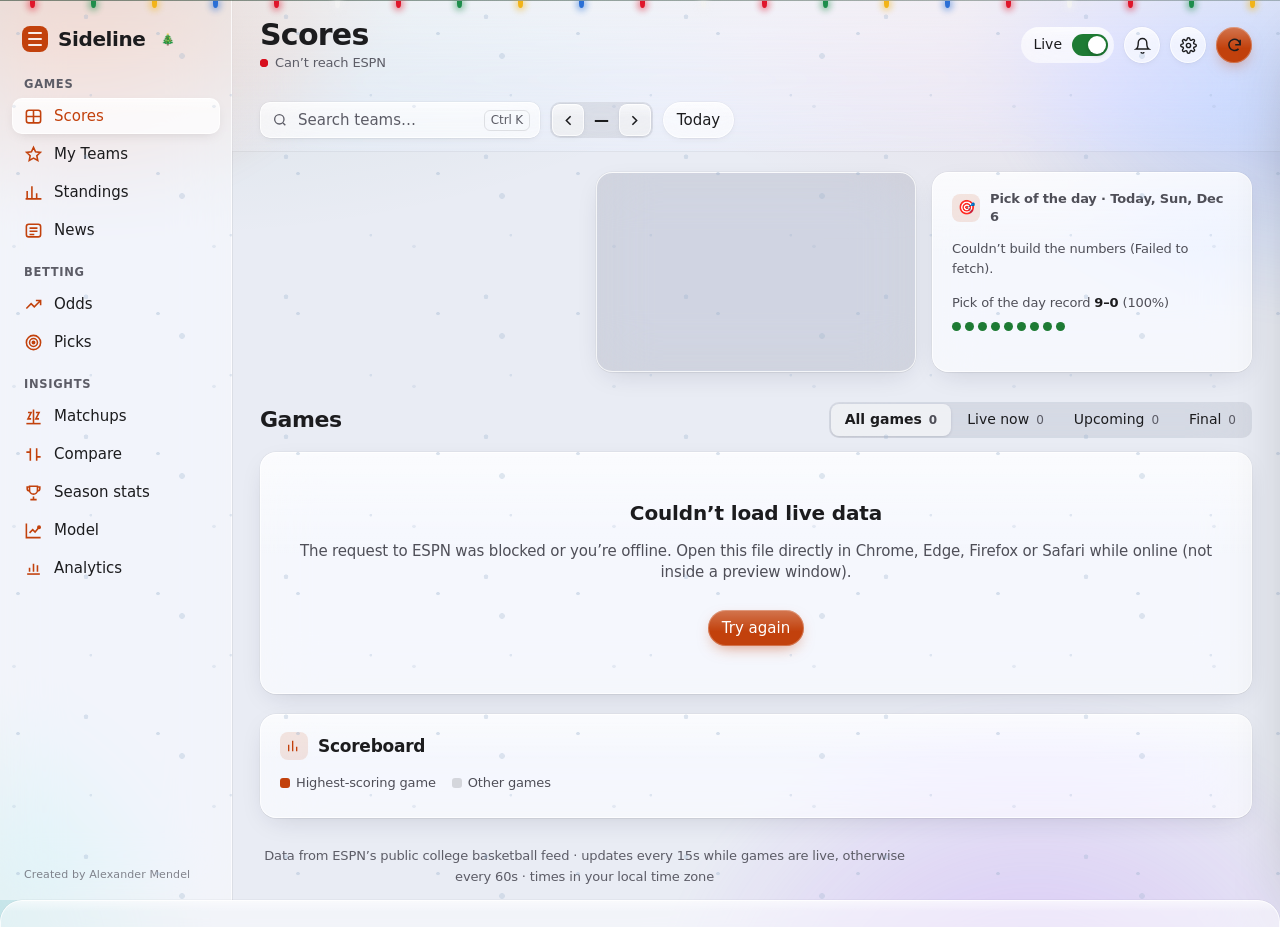
==== commit 357da8fd: "Holiday theme for the season holiday.css and holiday.js add drifting snow, a string of lights along " ====
--- a/sports/cbb.html
+++ b/sports/cbb.html
@@ -8,6 +8,7 @@
 <link rel="stylesheet" href="motion.css">
 <link rel="stylesheet" href="glass.css">
 <link rel="stylesheet" href="ease.css">
+<link rel="stylesheet" href="holiday.css">
 
 </head>
 <body>
@@ -3110,5 +3111,6 @@
 <script src="shell.js"></script>
 <script src="ease.js"></script>
 <script src="motion.js"></script>
+<script src="holiday.js"></script>
 </body>
 </html>
--- a/sports/holiday.css
+++ b/sports/holiday.css
@@ -0,0 +1,93 @@
+/* =====================================================================
+   Sideline · holiday theme
+   Decoration only, and only while html carries .xmas (holiday.js decides,
+   by date). Nothing here touches layout, type scale, or the colors that
+   carry meaning — live red, good/bad, home/away and the user's accent all
+   stay exactly as they are, because a scoreboard where red means "festive"
+   is a scoreboard you can't read.
+   ===================================================================== */
+
+/* a cool evergreen-and-cranberry wash behind the cards, kept faint so the
+   grouped surfaces still sit clearly on top of it */
+html.xmas body{
+  background-image:
+    radial-gradient(1100px 560px at 12% -12%, rgba(16,94,58,.11), transparent 62%),
+    radial-gradient(900px 520px at 88% -8%, rgba(167,29,42,.10), transparent 62%);
+  background-attachment:fixed;
+  background-repeat:no-repeat;
+}
+[data-theme=dark].xmas body, :root.xmas:not([data-theme]) body{
+  background-image:
+    radial-gradient(1100px 560px at 12% -12%, rgba(32,140,86,.16), transparent 62%),
+    radial-gradient(900px 520px at 88% -8%, rgba(214,46,62,.13), transparent 62%);
+}
+
+/* ---------- snow ---------- */
+/* Three drifting layers. Each tile is 140px tall and each layer travels
+   exactly one tile per cycle, so the loop is seamless with no reflow:
+   only transform animates, and the whole thing is pointer-transparent.
+   White flakes disappear on a white card, so in daylight they are a cool
+   grey-blue instead — the same snow, lit differently. */
+html.xmas{--xflake:155,178,206;--xsnow-op:.85}
+[data-theme=dark].xmas,:root.xmas:not([data-theme]){--xflake:255,255,255;--xsnow-op:1}
+@media (prefers-color-scheme:dark){:root.xmas:not([data-theme]){--xflake:255,255,255;--xsnow-op:1}}
+[data-theme=light].xmas{--xflake:155,178,206;--xsnow-op:.85}
+.xsnow{position:fixed;inset:0;z-index:40;pointer-events:none;overflow:hidden;contain:strict;opacity:var(--xsnow-op)}
+.xsnow i{
+  position:absolute;left:-10px;right:-10px;top:-140px;bottom:-140px;
+  background-repeat:repeat;
+  animation:xfall linear infinite;
+  will-change:transform;
+}
+.xsnow i:nth-child(1){
+  background-image:radial-gradient(circle at 20% 24%, rgba(var(--xflake),.85) 1.5px, transparent 2px),
+                   radial-gradient(circle at 72% 68%, rgba(var(--xflake),.6) 1.1px, transparent 1.6px);
+  background-size:140px 140px;animation-duration:17s;opacity:.5;
+}
+.xsnow i:nth-child(2){
+  background-image:radial-gradient(circle at 48% 12%, rgba(var(--xflake),.8) 2.1px, transparent 2.6px),
+                   radial-gradient(circle at 12% 76%, rgba(var(--xflake),.5) 1.5px, transparent 2px);
+  background-size:200px 140px;animation-duration:11s;opacity:.45;
+}
+.xsnow i:nth-child(3){
+  background-image:radial-gradient(circle at 60% 40%, rgba(var(--xflake),.95) 2.6px, transparent 3.2px);
+  background-size:320px 140px;animation-duration:7.5s;opacity:.35;filter:blur(.4px);
+}
+@keyframes xfall{from{transform:translate3d(0,0,0)}to{transform:translate3d(0,140px,0)}}
+/* a slow sway so it reads as weather rather than a falling grid */
+.xsnow{animation:xsway 9s ease-in-out infinite alternate}
+@keyframes xsway{from{transform:translateX(-10px)}to{transform:translateX(10px)}}
+
+/* ---------- string of lights under the top edge ---------- */
+.xlights{position:fixed;top:0;left:0;right:0;height:13px;z-index:70;pointer-events:none}
+.xlights::before{                                  /* the cord */
+  content:"";position:absolute;top:0;left:0;right:0;height:1px;
+  background:linear-gradient(90deg,rgba(28,58,40,.55),rgba(28,58,40,.3));
+}
+.xlights i{
+  position:absolute;top:1px;width:5px;height:7px;border-radius:0 0 50% 50%/0 0 65% 65%;
+  animation:xtwinkle 3.2s ease-in-out infinite;
+}
+@keyframes xtwinkle{0%,100%{opacity:1}50%{opacity:.42}}
+.xlights i::before{content:"";position:absolute;inset:-3px;border-radius:50%;background:inherit;filter:blur(3px);opacity:.45}
+
+/* ---------- a sprig by the wordmark ---------- */
+html.xmas .brand{position:relative}
+html.xmas .brand::after{
+  content:"🎄";font-size:11px;line-height:1;margin-left:6px;
+  filter:saturate(.92);vertical-align:2px;
+}
+/* the hub's own title bar */
+html.xmas .hubtitle::after, html.xmas .hname::after{content:" 🎄";font-size:11px}
+
+/* ---------- restraint ---------- */
+@media (prefers-reduced-motion:reduce){
+  .xsnow,.xsnow i,.xlights i{animation:none!important}
+  .xsnow{opacity:.45}
+}
+@media print{.xsnow,.xlights{display:none}}
+/* a phone has less room and a smaller battery: thin the snow, keep the lights */
+@media (max-width:700px){
+  .xsnow i:nth-child(2){display:none}
+  .xsnow i:nth-child(1){opacity:.42}
+}
